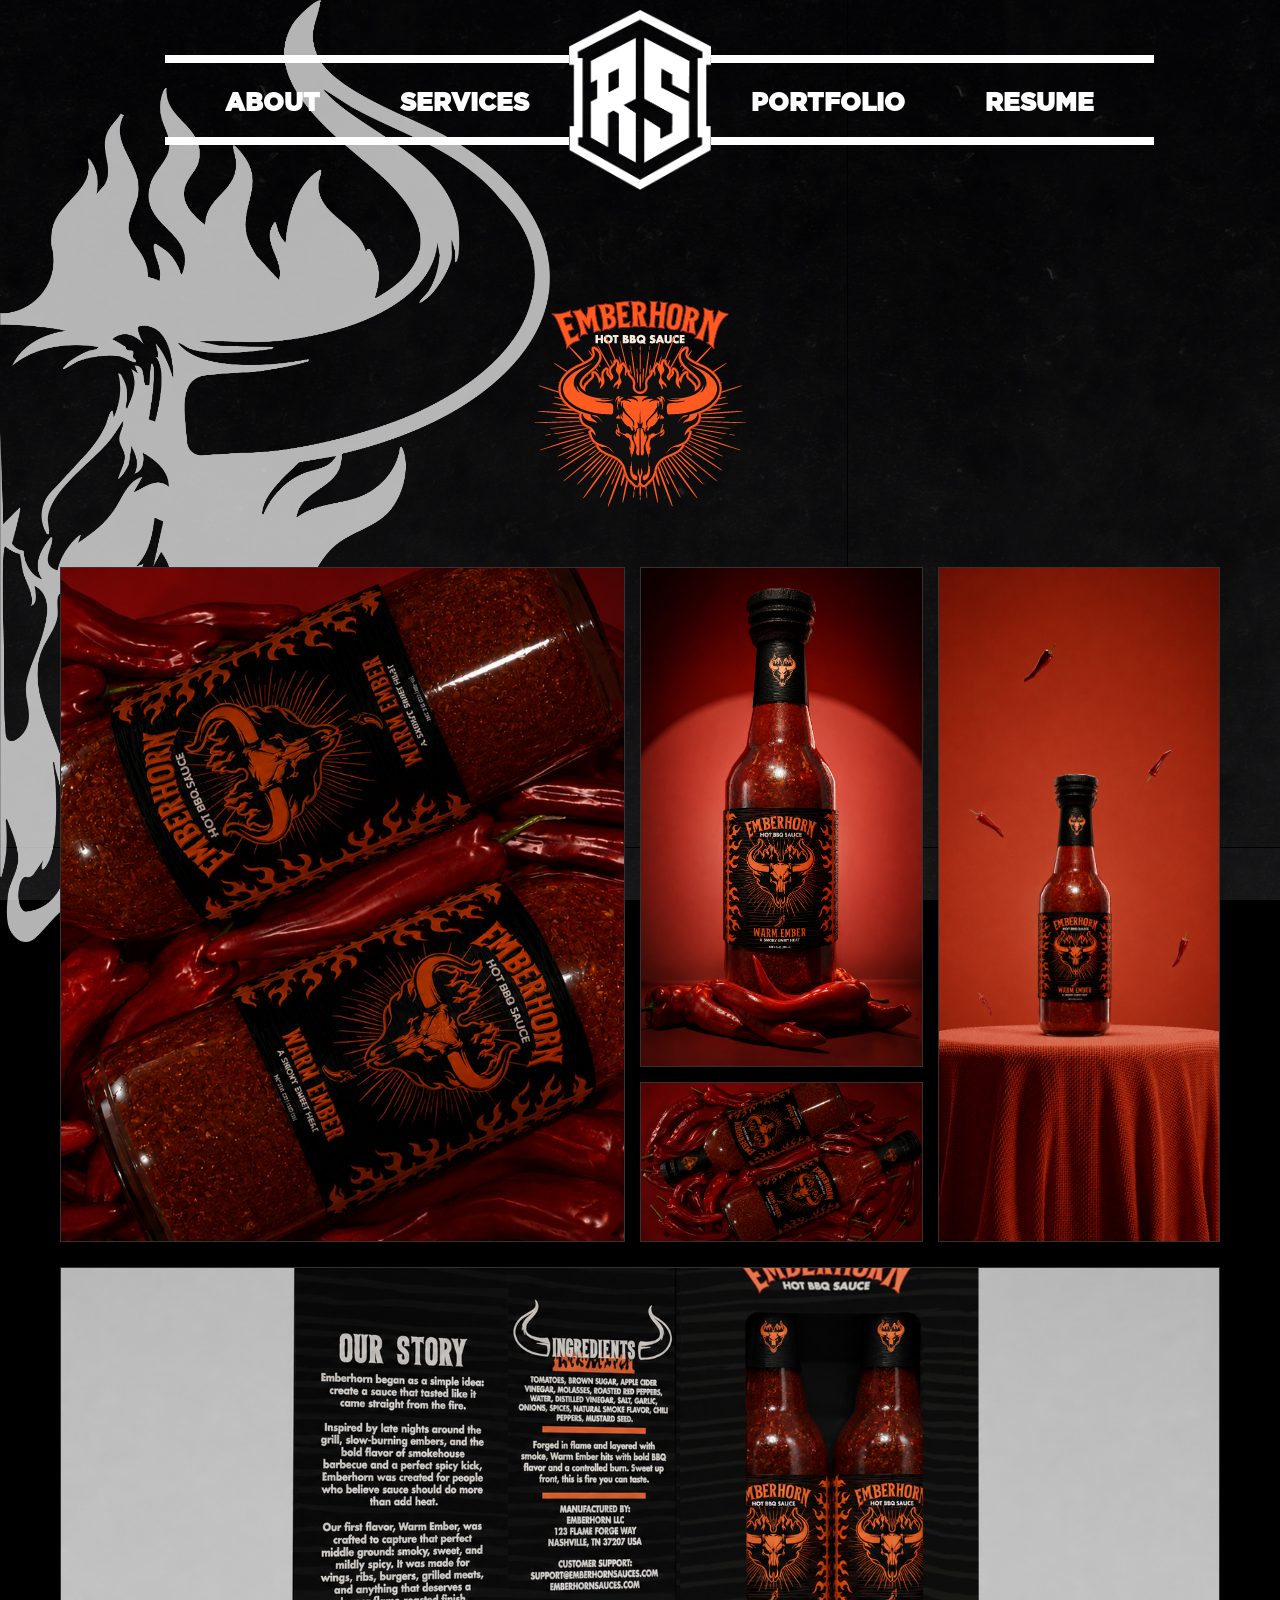
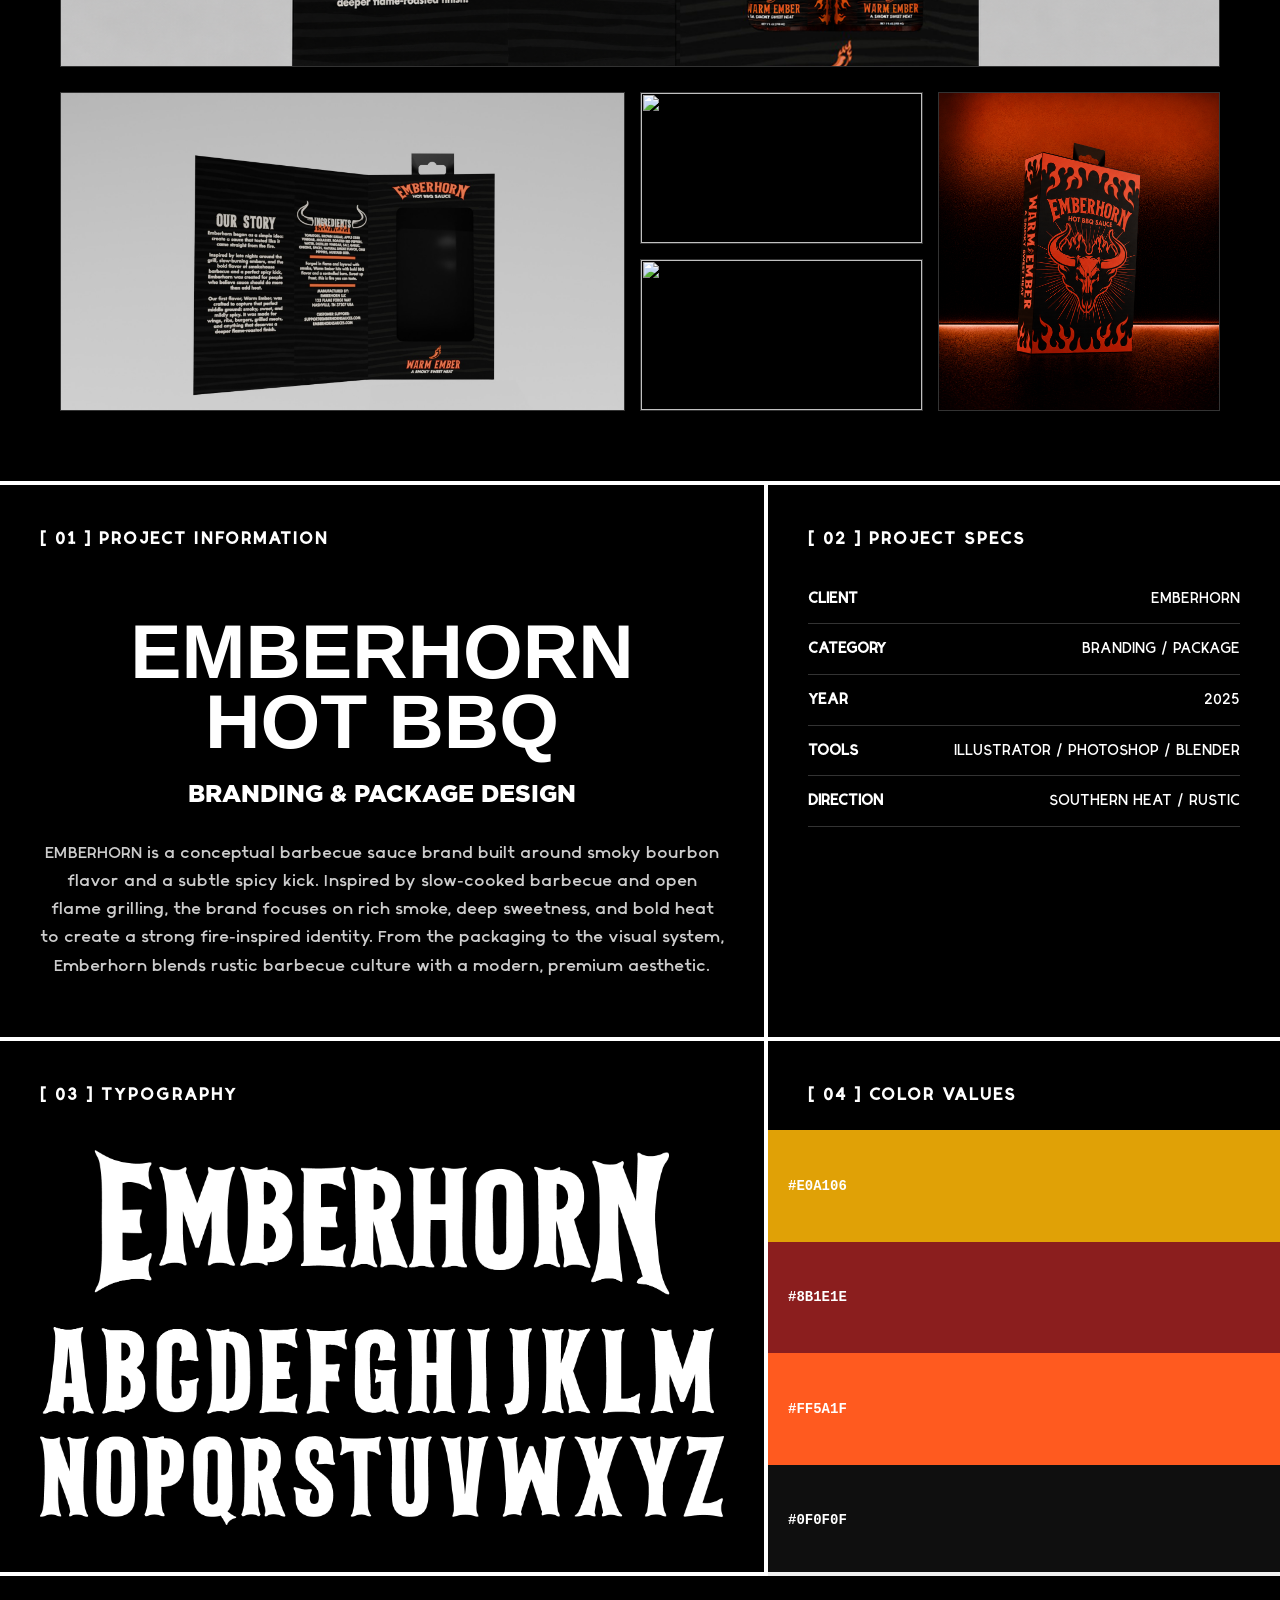
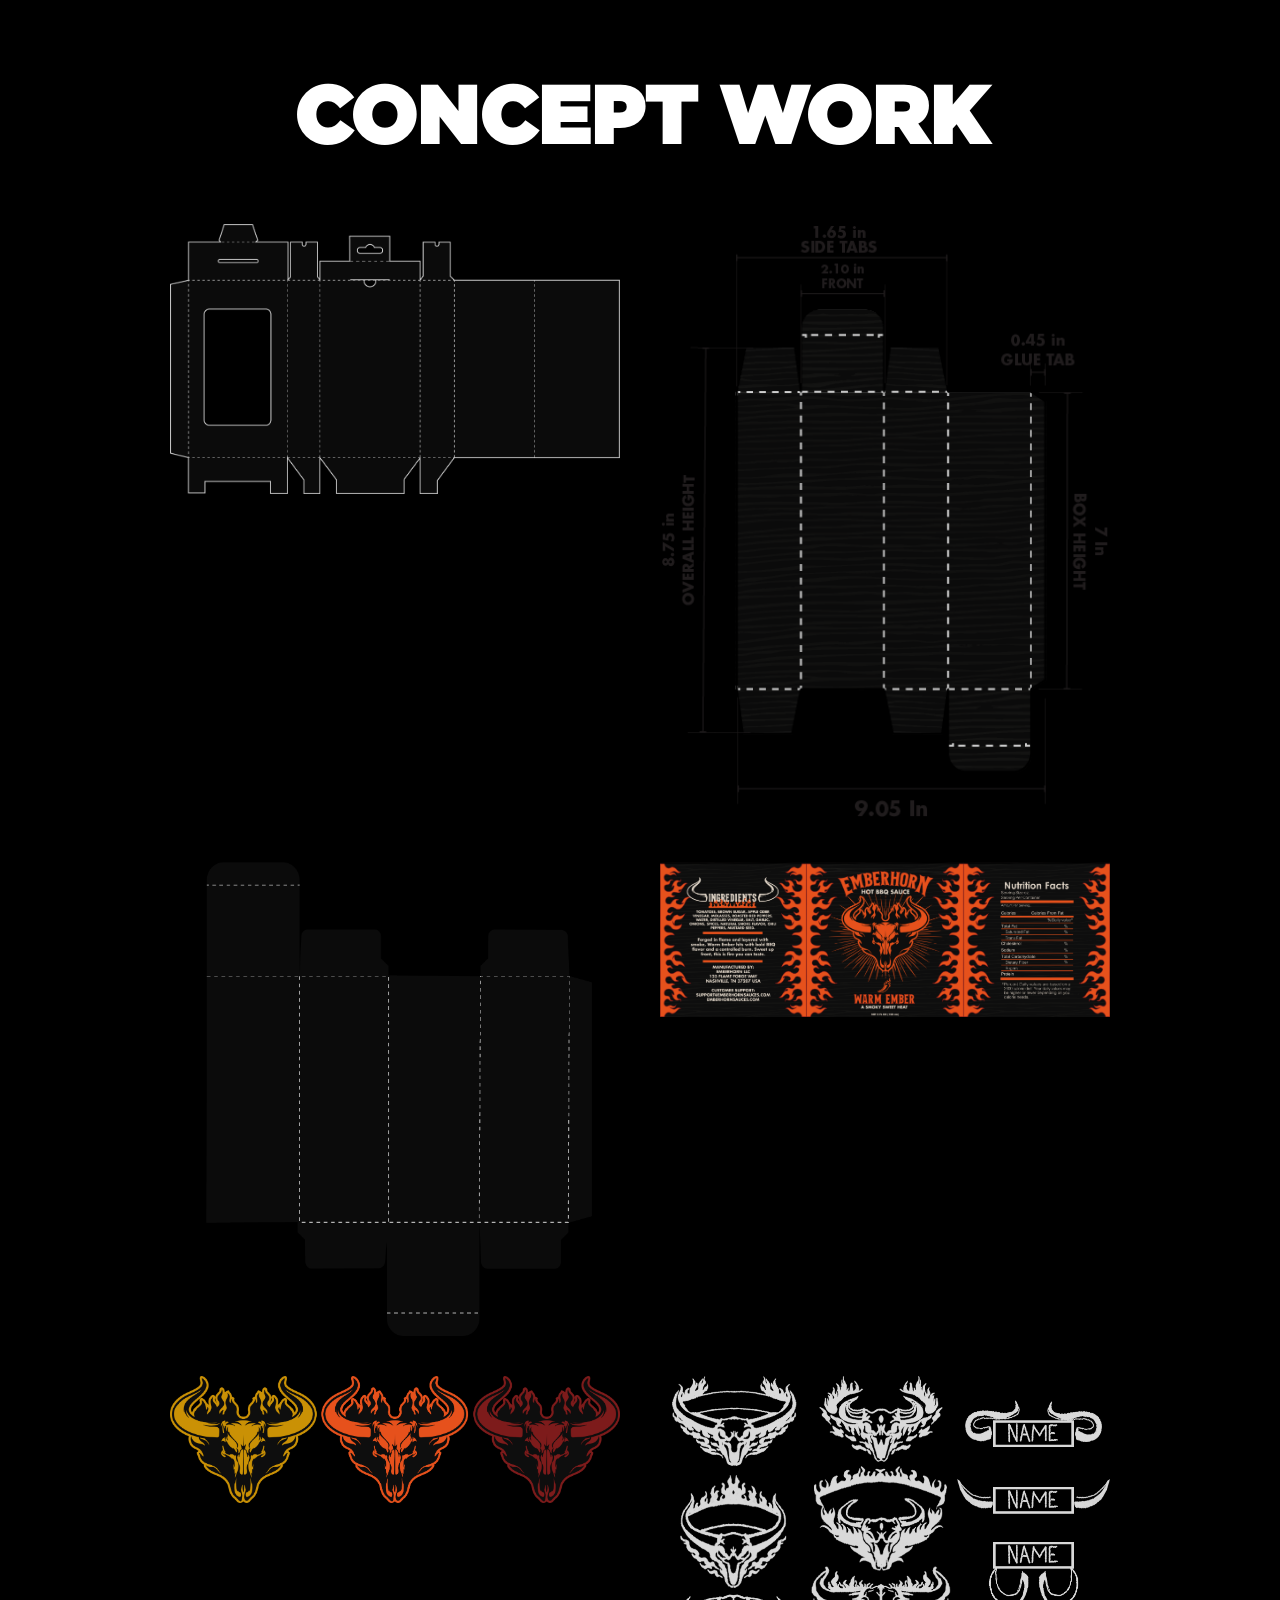
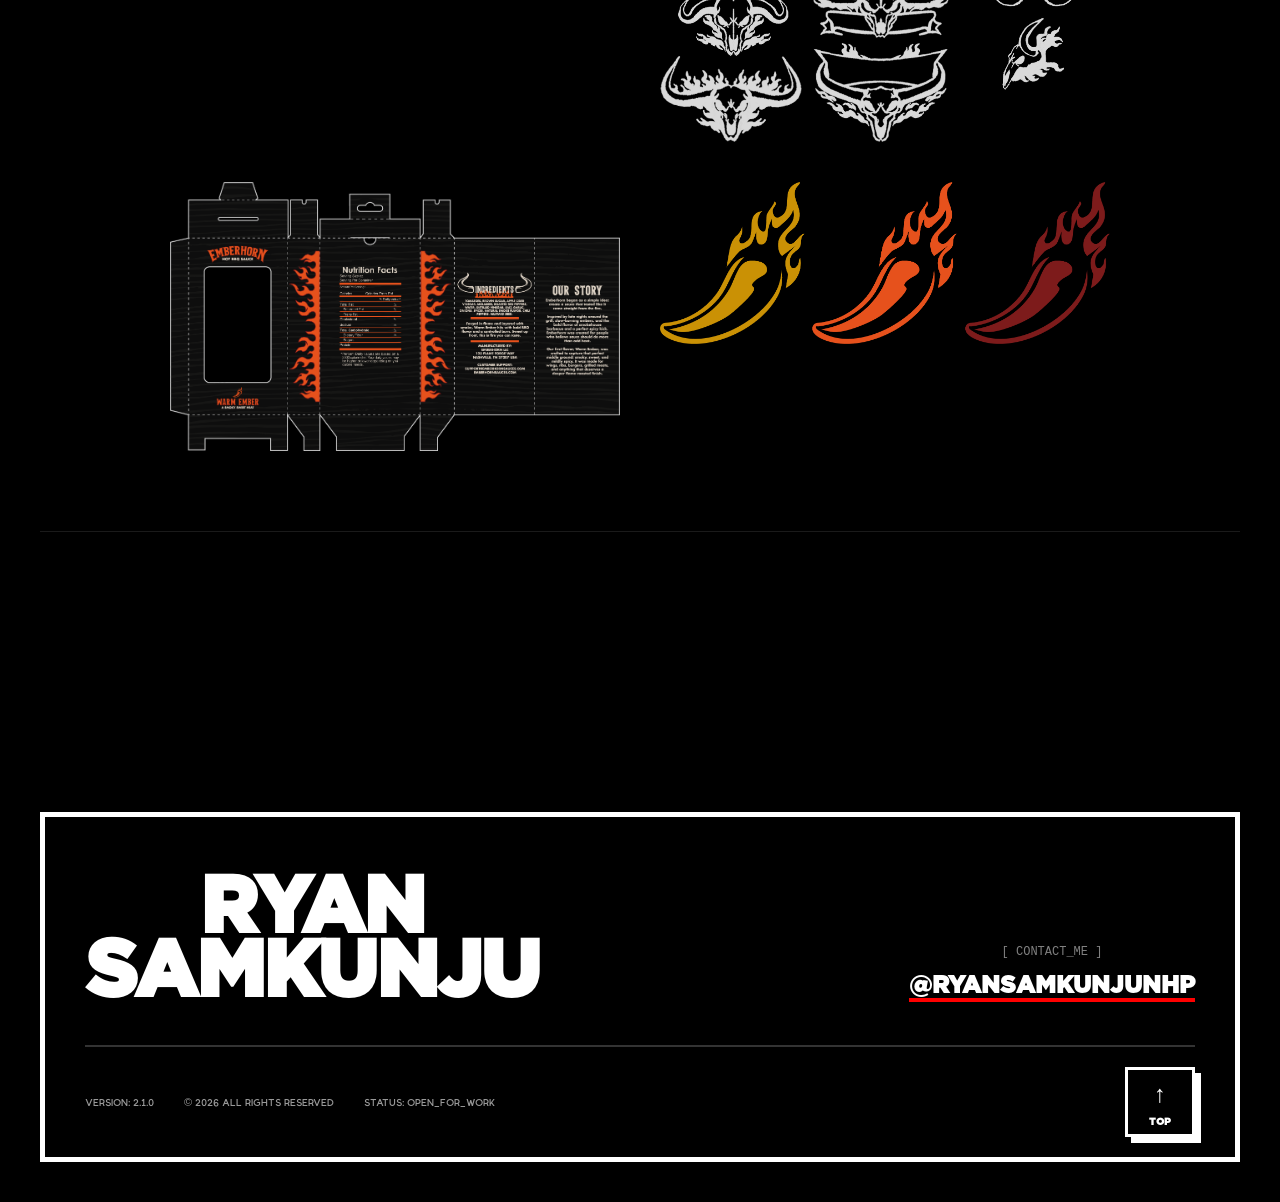
==== emberhorn.html @ 5c40039c "update14" ====
<!DOCTYPE html>
<html lang="en">
<head>
    <meta charset="UTF-8">
    <meta name="viewport" content="width=device-width, initial-scale=1.0">
    <title>Portfolio</title>
    <link rel="stylesheet" href="style.css">
    <script src="script.js" defer></script>
	<script src="filter.js" defer></script>
	<script src="scroll.js" defer></script>
	<script src="name.js" defer></script>
	<script src="transition.js" defer></script>
    <script src="gallery-slider.js"></script>
<script>
function toggleAdobe() {
  document.getElementById("adobe-tools").classList.toggle("open");
}
</script>
    <link rel="stylesheet" href="https://cdnjs.cloudflare.com/ajax/libs/font-awesome/6.0.0/css/all.min.css">

    <link href="https://fonts.googleapis.com/css?family=Open+Sans" rel="stylesheet">
</head>
<body>
	<nav>
		<div class="nav-left">
		  <ul>
			<li><a href="index.html">About</a></li>
			<li><a href="index.html">Services</a></li>
		  </ul>
		</div>
	  
		<div class="logo">
		  <a href="index.html"><img src="images/RS12.png" alt="Logo" /></a>
		</div>
		<div class="nav-right">
		  <ul>
			<li><a href="index.html">Portfolio</a></li>
			<li><a href="index.html">Resume</a></li>
		  </ul>
		</div>
	  </nav>
   <main class="project-page">
    <!-- Fixed Side Bull (The one cut off on the left) -->
    <img src="images/WHITEBULL.png" class="side-bull-bg" alt="">

    <!-- 1. Centered Project Logo -->
    <section class="project-top">
        <div class="project-main-logo">
            <img src="images/EMBERHORNFULLLOGO.png" alt="Emberhorn Logo">
        </div>
    </section>

    <!-- 2. Final Showcase Section -->
     <section class="showcase-section">
    <div class="showcase-grid">
        <!-- Group 1 -->
        <div class="grid-item large" onclick="openLightbox(this)">
            <img src="images/emberthumb.png" class="img-primary" alt="">
            <img src="images/redtablegray.jpg" class="img-hover" alt="Material View">
        </div>
        <div class="grid-item small-top" onclick="openLightbox(this)">
            <img src="images/emberfront.png" class="img-primary" alt="">
            <img src="images/emberhorngray.jpg" class="img-hover" alt="Material View">
        </div>
        <div class="grid-item tall" onclick="openLightbox(this)">
            <img src="images/embertable.png" class="img-primary" alt="">
            <img src="images/emberhorngray2.jpg" class="img-hover" alt="Material View">
        </div>
        <div class="grid-item small-bottom" onclick="openLightbox(this)">
            <!-- Note: You had an empty image path here in your snippet -->
            <img src="images/emberthumb.png" class="img-primary" alt=""> 
        </div>

        <!-- Break -->
        <div class="grid-item full-width" onclick="openLightbox(this)">
            <img src="images/emberhornbottlesbox52.png" class="img-primary" alt="">
            <img src="images/emberboxbottlesgray21.png" class="img-hover" alt="Material View">
        </div>

        <!-- Group 2 -->
        <div class="grid-item large" onclick="openLightbox(this)">
            <img src="images/emberbox5.jpg" class="img-primary" alt="">
            <img src="images/embergraybox2.jpg" class="img-hover" alt="Material View">
        </div>
        <div class="grid-item small-top" onclick="openLightbox(this)">
            <img src="images/gooey-image-6.jpg" class="img-primary" alt="">
            <img src="images/emberboxbottlesgray21.png" class="img-hover" alt="Material View">
        </div>
        <div class="grid-item tall" onclick="openLightbox(this)">
            <img src="images/emberlightbox214.png" class="img-primary" alt="">
            <img src="images/emberboxsidewaysgray2.jpg" class="img-hover" alt="Material View">
        </div>
        <div class="grid-item small-bottom" onclick="openLightbox(this)">
            <img src="images/gooey-image-8.jpg" class="img-primary" alt="">
            <img src="images/emberboxbottlesgray21.png" class="img-hover" alt="Material View">
        </div>
    </div>
</section>
    <!-- 3. Info Section -->
    <section class="brutalist-technical-grid">

            

            <!-- ROW 1: OVERVIEW & SPECS -->

            <div class="b-row">

                <div class="b-block main-info">

                    <span class="b-label">[ 01 ] PROJECT INFORMATION </span>

                    <h1 class="b-title">EMBERHORN HOT BBQ</h1>

                    <h2 class="b-subtitle">BRANDING & PACKAGE DESIGN</h2>

                    <p class="b-body">

                       EMBERHORN is a conceptual barbecue sauce brand built around smoky bourbon flavor and a subtle spicy kick. 

                    Inspired by slow-cooked barbecue and open flame grilling, the brand focuses on rich smoke, deep sweetness, 

                    and bold heat to create a strong fire-inspired identity. 

                    From the packaging to the visual system, Emberhorn blends rustic barbecue culture with a modern, premium aesthetic.

                    </p>

                </div>

                <div class="b-block specs">

                    <span class="b-label">[ 02 ] PROJECT SPECS</span>

                    <div class="b-spec-list">

                        <div class="b-spec-item"><strong>CLIENT</strong> <span>EMBERHORN</span></div>

                        <div class="b-spec-item"><strong>CATEGORY</strong> <span>BRANDING / PACKAGE</span></div>

                        <div class="b-spec-item"><strong>YEAR</strong> <span>2025</span></div>

                        <div class="b-spec-item"><strong>TOOLS</strong> <span>ILLUSTRATOR / PHOTOSHOP / BLENDER</span></div>

                        <div class="b-spec-item"><strong>DIRECTION</strong> <span>SOUTHERN HEAT / RUSTIC</span></div>

                    </div>

                </div>

            </div>



            <!-- ROW 2: TYPE & COLOR -->

            <div class="b-row split-border">

                <div class="b-block typography">

                    <span class="b-label">[ 03 ] TYPOGRAPHY</span>

                    <div class="b-type-container">


                        <img src="images/EMBERALPHA2.png" alt="Font Alpha" class="b-type-img">

                    </div>

                </div>

                <div class="b-block colors">

                    <span class="b-label">[ 04 ] COLOR VALUES</span>

                    <div class="b-color-bars">

                        <div class="b-bar" style="background:#E0A106"><span>#E0A106</span></div>

                        <div class="b-bar" style="background:#8B1E1E"><span>#8B1E1E</span></div>

                        <div class="b-bar" style="background:#FF5A1F"><span>#FF5A1F</span></div>

                        <div class="b-bar" style="background:#0F0F0F"><span>#0F0F0F</span></div>

                    </div>

                </div>

            </div>



        </section>

    <!-- 5. Concept Work -->
    <section class="concept-section">
        <h2 class="concept-title">CONCEPT WORK</h2>
        <div class="concept-gallery">
            <img src="images/openbox.png" alt="">
            <img src="images/emberbox.png" alt="">
            <img src="images/boxember.png" alt="">
            <img src="images/EMBERLABEL3.png" alt="">
            <img src="images/FlamingBullks.png" alt="">
            <img src="images/BULLSKETCH.png" alt="">
            <img src="images/boxdetailsflat.png" alt="">
            <img src="images/PEPPERSCOLOR.png" alt="">

        </div>
        <div class="wireframe-box">
            <img src="images/box-wireframe.png" alt="">
        </div>
    </section>
</main>

    <footer class="brutalist-footer">
  <div class="footer-frame">
    <!-- Big impact text -->
    <div class="footer-main">
      <h2 class="footer-logo-text">RYAN <br>SAMKUNJU</h2>
      <div class="footer-contact">
        <p class="tech-label">[ CONTACT_ME ]</p>
        <a href="mailto:your@email.com" class="footer-link">@RYANSAMKUNJUNHP</a>
      </div>
    </div>

    <!-- Bottom metadata bar -->
    <div class="footer-bottom">
      <div class="footer-meta">
        <p>VERSION: 2.1.0</p>
        <p>&copy; 2026 ALL RIGHTS RESERVED</p>
        <p>STATUS: OPEN_FOR_WORK</p>
      </div>

      <!-- Scroll to Top Button -->
      <div class="scroll-container">
        <a href="#top" class="brutalist-scroll-btn">
          <span class="arrow">↑</span>
          <span class="btn-text">TOP</span>
        </a>
      </div>
    </div>
  </div>
</footer>

   <!-- Lightbox Structure -->
   <div id="lightbox" class="lightbox" onclick="closeLightbox()">
    <span class="close-btn">&times;</span>
    <div class="slider-wrapper" onclick="event.stopPropagation()">
        <div class="comparison-slider">
            <img id="img-after" src="" alt="">
            <div id="img-before-wrap">
                <img id="img-before" src="" alt="">
            </div>
            
            <!-- THE HANDLE MUST BE HERE -->
            <div id="slider-handle" class="slider-handle"></div> 

            <input type="range" min="0" max="100" value="50" class="slider-input" id="slider-range">
        </div>
    </div>
</div>

</body>
</html>
</body>
</html>
---- style.css ----
/* =========================================================
   GLOBAL / RESET / FONTS
========================================================= */
* {
  box-sizing: border-box;
}

html {
  scroll-behavior: smooth;
}

body {
  margin: 0;
  min-height: 100vh;
  overflow-x: hidden;
  background-color: #000;
  color: #fff;
  font-family: Arial, sans-serif;
  line-height: 1.6;
}

body::before {
  content: "";
  position: fixed;
  inset: 0;
  background-image: url("images/BG21.jpg");
  background-size: cover;
  background-position: center;
  background-repeat: no-repeat;
  z-index: -1;
  will-change: transform;
}

img {
  max-width: 100%;
  height: auto;
}

@font-face {
  font-family: 'gyro';
  src: url('fonts/gyro.ttf');
  font-weight: normal;
  font-style: normal;
}

@font-face {
  font-family: 'voye';
  src: url('fonts/voye.otf');
  font-weight: normal;
  font-style: normal;
}

@font-face {
  font-family: 'GothamBlack';
  src: url('/fonts/GothamBlack.woff2') format('woff2'),
       url('/fonts/GothamBlack.woff') format('woff'),
       url('/fonts/GothamBlack.ttf') format('truetype'),
       url('/fonts/GothamBlack.otf') format('opentype');
  font-weight: normal;
  font-style: normal;
  font-display: swap;
}

p {
  font-family: 'voye', Arial, sans-serif;
}

h2,
h3,
h4,
nav ul li a,
.brutalist-btn,
.brutalist-resume-btn,
.brutalist-nav-btn .btn-text,
.brutalist-scroll-btn .btn-text,
.portfolio-filter button,
.footer-link,
.btn-text,
.spec-row strong,
.concept-title {
  font-family: 'GothamBlack', Arial, sans-serif;
  font-weight: 900;
}

h2 {
  text-align: center;
  color: #fff;
  font-size: 40px;
}

h3 {
  color: #fff;
  font-size: 50px;
}

h4 {
  color: #fff;
  font-size: 60px;
  text-align: center;
}

.services-section,
.port-section,
.resume-wrapper {
  background: transparent !important;
}

.sr-only {
  position: absolute;
  width: 1px;
  height: 1px;
  overflow: hidden;
}

/* =========================================================
   NAVIGATION
========================================================= */
nav {
  display: flex;
  align-items: center;
  justify-content: center;
  max-width: 1200px;
  height: 200px;
  margin: 0 auto;
  position: relative;
  z-index: 10;
  gap: 0;
}

.nav-left,
.nav-right {
  display: flex;
  align-items: center;
  flex: 1;
}

.nav-left {
  justify-content: flex-end;
}

.nav-right {
  justify-content: flex-start;
}

.nav-left ul {
  padding-right: 0;
}

.nav-right ul {
  padding-left: 0;
}

nav ul {
  display: flex;
  align-items: center;
  height: 90px;
  margin: 0;
  padding: 0 20px;
  list-style: none;
  border-top: 8px solid #fff;
  border-bottom: 8px solid #fff;
}

nav ul li {
  margin: 0 40px;
}

nav ul li a {
  display: inline-block;
  position: relative;
  color: #fff;
  font-size: 25px;
  line-height: 1;
  padding-top: 10px;
  text-transform: uppercase;
  text-decoration: none;
  transition: all 0.3s ease;
}

nav ul li a::after {
  content: "";
  position: absolute;
  left: 50%;
  bottom: -15px;
  width: 0;
  height: 0;
  border-left: 15px solid transparent;
  border-right: 15px solid transparent;
  border-top: 10px solid #fff;
  transform: translateX(-50%);
  opacity: 0;
  transition: opacity 0.15s ease;
}

nav ul li a:hover::after {
  opacity: 1;
  animation: triangleShake 0.25s infinite;
}

.logo {
  margin: 0;
  position: relative;
  flex-shrink: 0;
}

.logo img {
  display: block;
  height: 180px;
}

@keyframes triangleShake {
  0% { transform: translateX(-50%) rotate(0deg); }
  25% { transform: translateX(-48%) rotate(2deg); }
  50% { transform: translateX(-50%) rotate(0deg); }
  75% { transform: translateX(-52%) rotate(-2deg); }
  100% { transform: translateX(-50%) rotate(0deg); }
}

@media (max-width: 1100px) {
  nav {
    max-width: 100%;
    padding: 0 10px;
  }

  nav ul li {
    margin: 0 16px;
  }

  nav ul li a {
    font-size: 20px;
  }

  .logo img {
    height: 130px;
  }
}

@media (max-width: 768px) {
  nav {
    height: 160px;
    flex-direction: row;
    justify-content: center;
    align-items: center;
    padding: 0 6px;
  }

  .nav-left,
  .nav-right {
    flex: 1;
    display: flex;
    align-items: center;
  }

  nav ul {
    height: 58px;
    padding: 0 6px;
    flex-wrap: nowrap;
    border-top: 4px solid #fff;
    border-bottom: 4px solid #fff;
  }

  nav ul li {
    margin: 0 8px;
  }

  nav ul li a {
    font-size: 12px;
    padding-top: 4px;
    white-space: nowrap;
  }

  .logo img {
    height: 115px;
  }
}

@media (max-width: 390px) {
  nav ul li {
    margin: 0 3px;
  }

  nav ul li a {
    font-size: 11px;
  }

  .logo img {
    height: 78px;
  }
}

/* =========================================================
   HERO SECTION
========================================================= */
.hero {
  display: flex;
  justify-content: center;
  padding: 80px 40px;
}

.hero-frame {
  position: relative;
  width: 100%;
  max-width: 1200px;
  margin-top: 40px;
  padding: 60px 40px;
  border: 5px solid #fff;
  border-top: none;
  background-color: #000;
}

.frame-top-left,
.frame-top-right {
  position: absolute;
  top: 0;
  width: 50%;
  height: 5px;
  background: #fff;
}

.frame-top-left { left: 0; }
.frame-top-right { right: 0; }

.hero-socials {
  position: absolute;
  top: 25px;
  right: 40px;
  display: flex;
  gap: 15px;
  z-index: 100;
}

.hero-social-link {
  display: flex;
  align-items: center;
  justify-content: center;
  width: 40px;
  height: 40px;
  color: #fff;
  font-size: 22px;
  text-decoration: none;
  border: 1px solid transparent;
  transition: all 0.2s ease;
}

.hero-social-link:hover {
  color: red;
  border-color: red;
  transform: translateY(-2px);
}

.hero-content {
  display: flex;
  align-items: center;
  justify-content: space-between;
  gap: 40px;
}

.hero-text-side {
  flex: 1;
  text-align: left;
}

.main-title {
  margin: 0 0 30px;
  color: #fff;
  font-family: 'GothamBlack', sans-serif;
  font-size: 80px;
  line-height: 0.9;
  letter-spacing: -3px;
  text-transform: uppercase;
}

.underlined-name {
  position: relative;
  display: inline-block;
  margin-bottom: 30px;
  white-space: nowrap;
  text-decoration: none;
  z-index: 1;
}

.underlined-name::after {
  content: '';
  position: absolute;
  left: -10px;
  right: -10px;
  bottom: -30px;
  height: 35px;
  background-image: url('https://s3-us-west-2.amazonaws.com/s.cdpn.io/664131/underline.svg');
  background-repeat: no-repeat;
  background-size: 100% 100%;
  filter: invert(15%) sepia(100%) saturate(6932%) hue-rotate(358deg) brightness(95%) contrast(112%);
  z-index: -1;
}

.hero-description {
  max-width: 450px;
  margin: 0;
  color: #fff;
  font-size: 14px;
  line-height: 1.4;
}

.hero-cta-side {
  position: relative;
  flex: 1;
  display: flex;
  justify-content: center;
  align-items: center;
  height: 100%;
}

.hero-cta-side .brutalist-resume-btn {
  position: relative;
  z-index: 999;
  display: inline-flex;
  align-items: center;
  justify-content: center;
  padding: 25px 50px;
  background-color: #fff;
  color: #000;
  border: 4px solid #fff;
  box-shadow: 12px 12px 0 red;
  font-size: 24px;
  text-transform: uppercase;
  text-decoration: none;
  cursor: pointer;
  pointer-events: auto;
  transition: all 0.1s step-end;
}

.hero-cta-side .brutalist-resume-btn .btn-text {
  pointer-events: none;
}

.hero-cta-side .brutalist-resume-btn:hover {
  transform: translate(6px, 6px);
  box-shadow: 6px 6px 0 red;
  background-color: #000;
  color: #fff !important;
}

.hero-cta-side .brutalist-resume-btn:hover .btn-text,
.hero-cta-side .brutalist-resume-btn:hover .btn-arrow {
  color: #fff;
}

.view-work-box {
  position: relative;
  z-index: 10;
  padding: 20px 40px;
  background: #fff;
  cursor: pointer;
  transform: rotate(-3deg);
}

.view-work-box h2 {
  margin: 0;
  color: #000;
  font-size: 60px;
  font-weight: 900;
  line-height: 1;
  text-align: center;
}

.lightning-effect,
.lightning-effect2 {
  position: absolute;
  width: 400px;
  z-index: 5;
  pointer-events: none;
}

.lightning-effect {
  top: 190%;
  right: -155px;
  transform: translateY(-50%);
}

.lightning-effect2 {
  top: -45%;
  right: 15px;
  transform: translate(-200%) scaleX(-1);
}

@media (max-width: 900px) {
  .hero-content {
    flex-direction: column;
    text-align: center;
  }

  .hero-text-side {
    display: flex;
    flex-direction: column;
    align-items: center;
    text-align: center;
  }

  .main-title {
    font-size: 50px;
  }

  .view-work-box h2 {
    font-size: 40px;
  }
}

@media (max-width: 768px) {
  .hero-socials {
    top: 20px;
    left: 50%;
    right: auto;
    width: auto;
    transform: translateX(-50%);
  }
}

/* =========================================================
   BUTTONS / CIRCLE EFFECTS
========================================================= */
.brutalist-resume-btn,
.brutalist-btn {
  position: relative;
  display: inline-flex;
  align-items: center;
  justify-content: center;
  gap: 20px;
  overflow: visible;
}

.brutalist-btn {
  padding: 25px 50px;
  background-color: #fff;
  color: #000;
  border: 4px solid #fff;
  box-shadow: 12px 12px 0 #ff1e00;
  font-size: 24px;
  text-transform: uppercase;
  text-decoration: none;
  transition: all 0.1s step-end;
}

.brutalist-btn:hover {
  transform: translate(6px, 6px);
  box-shadow: 6px 6px 0 #ff1e00;
  background-color: #000;
  color: #fff;
}

.brutalist-btn:active,
.brutalist-resume-btn:active {
  transform: translate(12px, 12px);
  box-shadow: 0 0 0 #ff1e00;
}

.btn-arrow {
  font-size: 32px;
  font-weight: bold;
}

.circle-effect {
  position: absolute;
  left: 50%;
  top: 50%;
  width: 135%;
  height: 170%;
  transform: translate(-50%, -50%) rotate(-4deg);
  pointer-events: none;
  z-index: -1;
}

.circle-effect path {
  fill: none;
  stroke: #ff1e00;
  stroke-width: 8;
  stroke-linecap: round;
  stroke-linejoin: round;
  stroke-dasharray: 1000;
  stroke-dashoffset: 1000;
  animation: drawCircle 4s ease-out infinite;
}

@keyframes drawCircle {
  0% { stroke-dashoffset: 1000; opacity: 0; }
  10% { opacity: 1; }
  35% { stroke-dashoffset: 0; opacity: 1; }
  85% { stroke-dashoffset: 0; opacity: 1; }
  100% { stroke-dashoffset: 1000; opacity: 0; }
}

.process-contact-footer,
.process-contact-container {
  display: flex;
  justify-content: center;
  margin-top: 50px;
}

.process-contact-footer {
  margin-top: 20px;
  padding-bottom: 10px;
}

@media (max-width: 768px) {
  .brutalist-resume-btn {
    width: 100%;
    padding: 15px 30px;
    font-size: 18px;
  }
}

/* =========================================================
   PORTFOLIO / GALLERY
========================================================= */
.portfolio-container {
  display: flex;
  flex-wrap: wrap;
  justify-content: center;
  gap: 2rem;
  margin-top: 2rem;
  padding-bottom: 50px;
}

.port-section h4 {
  margin-bottom: 0;
  padding-bottom: 10px;
  color: #fff;
  font-family: 'GothamBlack', sans-serif;
  font-size: 60px;
  text-align: center;
}

.portfolio-item {
  position: relative;
  width: calc(50% - 1rem);
  max-width: 550px;
  overflow: hidden;
  background: #000;
  border: 3px solid #fff;
  box-shadow: 10px 10px 0 rgba(255, 255, 255, 0.1);
  transition: transform 0.3s ease;
}

.portfolio-item:hover {
  transform: scale(1.05);
}

.portfolio-item img {
  display: block;
  width: 100%;
  height: auto;
}

.image-container {
  position: relative;
  width: 100%;
  height: 0;
  padding-bottom: 56.25%;
  overflow: hidden;
}

.portfolio-overlay {
  position: absolute;
  inset: 0;
  display: flex;
  flex-direction: column;
  justify-content: center;
  align-items: center;
  background: rgba(0, 0, 0, 0.6);
  color: #fff;
  opacity: 0;
  text-align: center;
  pointer-events: none;
  transition: opacity 0.3s ease;
}

.portfolio-item:hover .portfolio-overlay {
  opacity: 1;
}

.portfolio-overlay h3 {
  margin: 0;
  color: #fff;
  font-size: 1.5rem;
}

.portfolio-overlay p,
.portfolio-item .portfolio-overlay p {
  margin: 0;
  font-family: 'GothamBlack';
  font-size: 14px;
}

.portfolio-gallery {
  display: grid;
  grid-template-columns: repeat(auto-fit, minmax(280px, 1fr));
  justify-content: center;
  justify-items: center;
  gap: 20px;
  max-width: 1400px;
  margin: 0 auto;
}

.portfolio-gallery img {
  width: 100%;
  height: 300px;
  object-fit: cover;
  border-radius: 8px;
  box-shadow: 0 4px 8px rgba(0, 0, 0, 0.1);
  transition: transform 0.3s ease-in-out;
}

.portfolio-gallery img:hover {
  transform: scale(1.05);
}

.portfolio-thumb,
.portfolio-velocyte,
.portfolio-throne {
  display: flex;
  justify-content: center;
  align-items: center;
  width: 100%;
  max-width: 550px;
  height: 300px;
  overflow: hidden;
}

.portfolio-thumb img {
  width: 100%;
  height: 100%;
  object-fit: cover;
  object-position: center;
}

.portfolio-velocyte {
  background: #000;
}

.portfolio-velocyte img {
  width: 100%;
  height: 100%;
  object-fit: contain;
  transform: scale(2.7);
  transition: transform 0.3s ease;
}

.portfolio-throne img {
  width: 100%;
  height: 100%;
  object-position: center;
  transform: scale(0.8);
}

.portfolio-filter {
  display: flex;
  flex-wrap: wrap;
  justify-content: center;
  gap: 20px;
  padding: 40px 20px;
  margin-bottom: 40px;
}

.portfolio-filter button {
  position: relative;
  padding: 12px 28px;
  background-color: #000;
  color: #fff;
  border: 4px solid #fff;
  border-radius: 0;
  box-shadow: 6px 6px 0 #fff;
  font-size: 18px;
  text-transform: uppercase;
  cursor: pointer;
  transition: all 0.15s step-end;
}

.portfolio-filter button:hover {
  transform: translate(3px, 3px);
  box-shadow: 3px 3px 0 #fff;
  background-color: #fff;
  color: #000;
}

.portfolio-filter button.active {
  transform: translate(6px, 6px);
  box-shadow: 0 0 0 #fff;
  background-color: red;
  color: #fff;
  border-color: #fff;
}

.portfolio-filter button::before {
  content: '[';
  margin-right: 5px;
  opacity: 0.5;
}

.portfolio-filter button::after {
  content: ']';
  margin-left: 5px;
  opacity: 0.5;
}

#portfolio h2 {
  color: #fff;
  padding-top: 25px;
}

@media (max-width: 768px) {
  .portfolio-item {
    width: 100%;
  }

  .portfolio-container {
    padding: 0 20px;
  }

  .portfolio-overlay h3 {
    font-size: 1.2rem;
  }

  .portfolio-overlay p {
    font-size: 12px;
  }

  .portfolio-gallery {
    grid-template-columns: 1fr;
  }
}

/* =========================================================
   TOOLKIT / SERVICES / PROCESS
========================================================= */
.services-section {
  width: 100%;
  padding: 5px 0;
  margin-bottom: 50px;
  background: #000;
}

.brutalist-master-container,
.about-cards {
  display: flex;
  justify-content: center;
}

.brutalist-master-container {
  padding: 80px 20px;
  font-family: 'Arial Black', sans-serif;
}

.about-cards {
  padding: 100px 20px;
}

.main-frame {
  position: relative;
  display: flex;
  flex-direction: column;
  width: 100%;
  max-width: 1300px;
  border: 6px solid #fff;
}

.master-title {
  position: absolute;
  top: -50px;
  left: 40px;
  z-index: 10;
  margin: 0;
  padding: 0 20px;
  background: #000;
  color: #fff;
  border: 6px solid #fff;
  font-size: 50px;
  font-weight: 900;
  text-transform: uppercase;
}

.services-wrapper {
  padding: 60px 30px 40px;
}

.services-container {
  display: flex;
  width: 100%;
  max-width: 1400px;
  height: 500px;
  margin: 0 auto;
  padding: 0 20px;
  gap: 15px;
}

.service-panel {
  position: relative;
  flex: 1;
  overflow: hidden;
  background-size: cover;
  background-position: center;
  border: 3px solid #444;
  cursor: pointer;
  transition: all 0.6s cubic-bezier(0.25, 1, 0.5, 1);
}

.service-panel:hover {
  flex: 3;
  border-color: #fff;
}

.service-panel::before {
  content: '';
  position: absolute;
  inset: 0;
  background: linear-gradient(110deg, transparent 20%, rgba(255,255,255,0.1) 40%, rgba(255,255,255,0.4) 50%, rgba(255,255,255,0.1) 60%, transparent 80%);
  transform: translateX(-150%);
  transition: transform 0.8s ease;
  z-index: 3;
  pointer-events: none;
}

.service-panel:hover::before {
  transform: translateX(150%);
}

.service-panel::after {
  content: '';
  position: absolute;
  inset: 0;
  background: linear-gradient(to top, rgba(0,0,0,0.9) 10%, transparent 100%);
  z-index: 1;
}

.panel-content {
  position: absolute;
  left: 20px;
  right: 20px;
  bottom: 20px;
  z-index: 2;
  color: #fff;
}

.service-number {
  display: block;
  margin-bottom: 10px;
  font-size: 14px;
  font-weight: 900;
  color: white;
  opacity: 0.6;
}

.service-title {
  margin: 0;
  font-size: 32px;
  font-weight: 900;
  text-transform: uppercase;
  white-space: nowrap;
}

.service-details {
  max-height: 0;
  opacity: 0;
  overflow: hidden;
  margin-top: 20px;
  transition: all 0.4s ease;
  color: white;
}

.service-panel:hover .service-details {
  max-height: 200px;
  opacity: 1;
}

.service-details p,
.service-details li {
  color: #ccc;
  font-size: 16px;
  line-height: 1.5;
}

.service-details ul {
  padding: 0;
  list-style: none;
}

.section-divider {
  position: relative;
  display: flex;
  justify-content: center;
  align-items: center;
  height: 0;
  margin: 5px 0;
  border-top: 6px solid #fff;
}

.divider-label {
  position: absolute;
  top: -20px;
  padding: 5px 20px;
  background: #fff;
  color: #000;
  font-size: 24px;
  font-weight: 900;
  text-transform: uppercase;
}

.process-wrapper {
  padding: 60px 40px;
}

.about-cards__row {
  display: flex;
  justify-content: space-between;
  align-items: flex-start;
  gap: 20px;
}

.about-card {
  flex: 1;
  color: #fff;
  text-align: center;
}

.about-card__icon {
  display: flex;
  justify-content: center;
  height: 80px;
  margin-bottom: 20px;
}

.about-card__icon img {
  max-width: 80px;
  max-height: 80px;
  filter: brightness(0) invert(1);
}

.about-card__title {
  margin-bottom: 10px;
  font-size: 24px;
  line-height: 1;
}

.about-card__text {
  max-width: 200px;
  margin: 0 auto;
  font-size: 13px;
  opacity: 0.8;
}

.process-arrow img {
  width: 40px;
  margin-top: 20px;
  filter: brightness(0) invert(1);
}

@media (max-width: 900px) {
  .master-title {
    top: -20px;
    font-size: 30px;
  }

  .about-cards__row {
    flex-direction: column;
    align-items: center;
  }

  .process-arrow {
    padding: 20px 0;
    transform: rotate(90deg);
  }

  .section-divider {
    margin-top: 40px;
  }
}

@media (max-width: 768px) {
  .services-container {
    flex-direction: column;
    height: auto !important;
    padding: 0;
    gap: 15px;
  }

  .service-panel {
    flex: none !important;
    width: 100%;
    min-height: 300px;
    height: 300px;
  }

  .service-panel:hover {
    flex: none !important;
    height: 300px;
  }

  .service-title {
    font-size: 28px;
    white-space: normal;
  }

  .service-details {
    max-height: none;
    opacity: 1;
    margin-top: 15px;
  }
}

/* =========================================================
   RESUME SECTION
========================================================= */
.resume-section {
  display: flex;
  flex-direction: column;
  align-items: center;
  justify-content: center;
  width: 100%;
  padding: 180px 0;
  text-align: center;
}

.resume-tech-label {
  margin-bottom: 15px;
  color: #ff1e00;
  font-family: monospace;
  font-size: 14px;
  letter-spacing: 4px;
}

.resume-main-title {
  margin: 0;
  color: #fff;
  font-size: clamp(6rem, 10vw, 10rem);
  font-weight: 900;
  line-height: 0.9;
  letter-spacing: -6px;
}

.resume-file-info {
  margin-top: 0;
  color: rgba(255, 255, 255, 0.45);
  font-family: 'voye', Arial, sans-serif;
  font-size: 14px;
  letter-spacing: 1px;
}

.resume-download-btn {
  display: inline-flex;
  align-items: center;
  gap: 18px;
  color: #1d4fff;
  font-family: monospace;
  font-size: 22px;
  font-weight: 700;
  text-decoration: underline;
  text-transform: uppercase;
  transition: all 0.25s ease;
}

.resume-download-btn:hover {
  color: #ff1e00;
}

.resume-download-btn .btn-arrow {
  font-size: 28px;
  transition: transform 0.25s ease;
}

.resume-download-btn:hover .btn-arrow {
  transform: translateY(6px);
}

.resume-content-box {
  display: flex;
  flex-direction: column;
  align-items: center;
  gap: 35px;
}

.resume-content-box .brutalist-resume-btn .btn-arrow {
  color: #000;
  font-size: 34px;
}

@media (max-width: 768px) {
  .resume-main-title {
    font-size: 60px;
    letter-spacing: -2px;
  }
}

/* =========================================================
   FOOTER / SCROLL BUTTONS
========================================================= */
footer {
  padding: 1rem;
  background: #000;
  color: #fff;
  text-align: center;
  justify-content: center;
}

.brutalist-footer {
  padding: 100px 20px 40px;
  background-color: transparent;
  color: #fff;
}

.footer-frame {
  position: relative;
  max-width: 1200px;
  margin: 0 auto;
  padding: 60px 40px 20px;
  border: 5px solid #fff;
}

.footer-main {
  display: flex;
  justify-content: space-between;
  align-items: flex-end;
  padding-bottom: 40px;
  margin-bottom: 20px;
  border-bottom: 2px solid rgba(255, 255, 255, 0.2);
}

.footer-logo-text {
  margin: 0;
  font-family: 'GothamBlack', sans-serif;
  font-size: 80px;
  line-height: 0.8;
  letter-spacing: -2px;
  text-transform: uppercase;
}

.footer-link {
  color: #fff;
  font-size: 24px;
  text-decoration: none;
  border-bottom: 4px solid red;
  transition: all 0.2s ease;
}

.footer-link:hover {
  background-color: red;
  color: #000;
}

.footer-bottom {
  display: flex;
  justify-content: space-between;
  align-items: center;
}

.footer-meta {
  display: flex;
  gap: 30px;
  font-family: monospace;
  font-size: 11px;
  opacity: 0.6;
}

.tech-label {
  margin-bottom: 5px;
  font-family: monospace;
  font-size: 12px;
  opacity: 0.5;
}

.project-nav-container {
  display: flex;
  gap: 15px;
}

.brutalist-nav-btn,
.brutalist-scroll-btn {
  display: flex;
  flex-direction: column;
  align-items: center;
  justify-content: center;
  background: #000;
  color: #fff;
  border: 3px solid #fff;
  box-shadow: 6px 6px 0 #fff;
  text-decoration: none;
  transition: all 0.1s step-end;
}

.brutalist-nav-btn {
  width: 80px;
  height: 70px;
}

.brutalist-scroll-btn {
  width: 70px;
  height: 70px;
}

.brutalist-nav-btn:hover,
.brutalist-scroll-btn:hover {
  transform: translate(3px, 3px);
  box-shadow: 3px 3px 0 #fff;
  background-color: #fff;
  color: #000;
}

.brutalist-nav-btn .arrow,
.brutalist-scroll-btn .arrow {
  font-size: 24px;
  font-weight: bold;
}

.brutalist-nav-btn .btn-text,
.brutalist-scroll-btn .btn-text {
  font-size: 10px;
}

.scroll {
  --transition-time: 0.4s;
  --width-arrow-line: 8px;
  --color-arrow: #fff;
  position: absolute;
  right: 20px;
  bottom: 20px;
}

.top-btn {
  display: block;
  position: relative;
  width: 80px;
  aspect-ratio: 1 / 1;
  overflow: hidden;
  background-color: #000;
  border: 2px solid #fff;
  border-radius: 50%;
  cursor: pointer;
}

.top-btn::before,
.top-btn::after {
  content: "";
  position: absolute;
  top: 25%;
  left: 50%;
  translate: -50% 0;
}

.top-btn::before {
  width: 24px;
  aspect-ratio: 1 / 1;
  border-top: var(--width-arrow-line) solid var(--color-arrow);
  border-left: var(--width-arrow-line) solid var(--color-arrow);
  rotate: 45deg;
}

.top-btn::after {
  width: var(--width-arrow-line);
  height: 50%;
  background-color: var(--color-arrow);
}

.scroll--active .top-btn:hover::before,
.scroll--active .top-btn:hover::after {
  animation: top 0.8s infinite;
}

@keyframes top {
  0% { top: 100%; }
  100% { top: -50%; }
}

@media (max-width: 900px) {
  .footer-main {
    flex-direction: column;
    align-items: flex-start;
    gap: 40px;
  }

  .footer-logo-text {
    font-size: 50px;
  }

  .footer-meta {
    flex-direction: column;
    gap: 5px;
  }
}

@media (max-width: 600px) {
  .project-nav-container {
    justify-content: center;
    width: 100%;
    margin-top: 20px;
  }
}

/* =========================================================
   PROJECT PAGES
========================================================= */
/* Brutalist Container */
.brutalist-technical-grid {
    border-top: 4px solid #fff;
    border-bottom: 4px solid #fff;
    background: #000;
    margin-top: 50px;
}

/* Rows */
.b-row {
    display: grid;
    grid-template-columns: 1.5fr 1fr; /* Desktop: Main content wider than sidebar */
    width: 100%;
}

.split-border {
    border-top: 4px solid #fff;
}

/* Blocks */
.b-block {
    padding: 40px;
    border-right: 4px solid #fff;
    position: relative;
}

.b-block:last-child {
    border-right: none;
}

/* Labels */
.b-label {
    font-family: 'voye';
    font-size: 18px;
    color: white;
    display: block;
    margin-bottom: 20px;
    letter-spacing: 2px;
    font-weight: bold;
}

/* Typography */
.b-title {
    font-size: clamp(2.5rem, 6vw, 5rem); /* Scales based on screen size */
    line-height: 0.9;
    margin-bottom: 10px;
    text-transform: uppercase;
    text-align: center;
}

.b-subtitle {
    font-size: clamp(1rem, 2vw, 1.5rem);
    color: #fff;
    margin-bottom: 25px;
    font-weight: 400;
}

.b-body {
    font-size: 1.1rem;
    line-height: 1.6;
    max-width: 1100px;
    color: #ccc;
    text-align: center;
}

/* Specs Table */
.b-spec-list {
    font-family: 'voye'
}

.b-spec-item {
    display: flex;
    justify-content: space-between;
    padding: 12px 0;
    border-bottom: 1px solid #333;
}

/* Color Bars - Full Bleed */
.b-color-bars {
    display: flex;
    flex-direction: column;
    height: 99%;
    min-height: 200px;
    margin: 0 -40px -30px -40px;/* Bleeds bars to the edges of the box */
}

.b-bar {
    flex: 1;
    display: flex;
    align-items: center;
    padding-left: 20px;
    font-family: monospace;
    font-size: 14px;
    font-weight: bold;
    mix-blend-mode: difference; /* Text color adapts to background */
    transition: flex 0.3s ease;
}

.b-bar:hover { flex: 2; }

/* Font Image */
.b-type-img {
    width: 100%;
    height: auto;
    margin-top: 20px;
}

/* --- MOBILE RESPONSIVENESS --- */
@media (max-width: 900px) {
    .b-row {
        grid-template-columns: 1fr; /* Stack elements vertically */
    }

    .b-block {
        border-right: none; /* Remove vertical divider */
        border-bottom: 4px solid #fff; /* Add horizontal divider between sections */
    }

    .b-block:last-child {
        border-bottom: none;
    }

    .b-title {
        font-size: 3rem; /* Control size on small mobile */
    }

    .b-color-bars {
        height: 300px; /* Ensure colors are visible on mobile */
    }
}

.side-bull-bg,
.side-gooey-bg {
  position: fixed;
  width: 550px;
  z-index: -1;
  opacity: 0.7;
  pointer-events: none;
}

.side-bull-bg {
  top: 0;
}

.side-gooey-bg {
  top: 50%;
}

.project-page {
  position: relative;
  z-index: 1;
  padding-bottom: 100px;
}

.project-top {
  display: flex;
  justify-content: center;
  align-items: center;
  padding: 100px 0 40px;
}

.project-main-logo img {
  display: block;
  width: 100%;
  max-width: 500px;
  height: auto;
  transition: transform 0.3s ease;
}

.project-main-logo img:hover {
  transform: scale(1.02);
}

.showcase-grid {
  display: grid;
  grid-template-columns: 2fr 1fr 1fr;
  grid-auto-rows: minmax(150px, auto);
  gap: 15px;
  max-width: 1200px;
  margin: 0 auto;
  padding: 20px;
}

.grid-item {
  position: relative;
  overflow: hidden;
  border: 1px solid #333;
  cursor: pointer;
}

.grid-item img,
.img-primary {
  display: block;
  width: 100%;
  height: 100%;
  object-fit: cover;
}

.img-primary {
  transition: transform 0.5s ease;
}

.img-hover {
  position: absolute;
  inset: 0;
  width: 100%;
  height: 100%;
  object-fit: cover;
  opacity: 0;
  pointer-events: none;
  transition: opacity 0.4s ease;
}

.grid-item:hover .img-hover {
  opacity: 1;
}

.grid-item:hover .img-primary {
  transform: scale(1.05);
}

.grid-item.large { grid-column: 1 / 2; grid-row: span 2; }
.grid-item.small-top { grid-column: 2 / 3; }
.grid-item.small-bottom { grid-column: 2 / 3; }
.grid-item.tall { grid-column: 3 / 4; grid-row: span 2; }
.grid-item.full-width { grid-column: 1 / 4; height: 400px; margin: 10px 0; }

.showcase-grid.velocyte-grid {
  grid-template-columns: repeat(4, 1fr) !important;
  grid-auto-rows: auto !important;
}

.velocyte-grid .grid-item.large,
.velocyte-grid .grid-item.small-top,
.velocyte-grid .grid-item.small-bottom,
.velocyte-grid .grid-item.tall {
  grid-column: auto !important;
  grid-row: auto !important;
  width: 100% !important;
}

.velocyte-grid .grid-item:nth-child(1),
.velocyte-grid .grid-item:nth-child(2),
.velocyte-grid .grid-item:nth-child(3),
.velocyte-grid .grid-item:nth-child(4) {
  height: 600px;
}

.velocyte-grid .grid-item.full-width {
  grid-column: 1 / 5 !important;
  height: 400px !important;
  margin: 15px 0;
}

.velocyte-grid .grid-item:nth-child(6),
.velocyte-grid .grid-item:nth-child(7),
.velocyte-grid .grid-item:nth-child(8),
.velocyte-grid .grid-item:nth-child(9) {
  height: 300px;
}

.velocyte-grid .grid-item img {
  width: 100%;
  height: 100%;
  object-fit: cover;
}

.lightbox {
    display: none;
    position: fixed;
    z-index: 1000;
    top: 0;
    left: 0;
    width: 100%;
    height: 100%;
    background: rgba(0, 0, 0, 0.9);
    justify-content: center;
    align-items: center;
}
.slider-wrapper {
    position: relative;
    width: 80%;
    max-width: 1000px;
    aspect-ratio: 16/9; /* Adjust based on your image aspect ratio */
    background: #222;
}

.comparison-slider {
    position: relative;
    width: 100%;
    height: 100%;
    overflow: hidden;
}

.comparison-slider img {
    position: absolute;
    top: 0;
    left: 0;
    width: 100%;
    height: 100%;
    object-fit: contain; /* Ensures image isn't cropped weirdly */
    display: block;
}

#img-before-wrap {
    position: absolute;
    top: 0;
    left: 0;
    width: 50%;
    height: 100%;
    overflow: hidden;
    border-right: 2px solid white;
    z-index: 2;
}

#img-before {
    width: 1000px; /* This MUST match the max-width of .slider-wrapper */
    max-width: none;
}

/* The Invisible Range Input */
.slider-input {
    position: absolute;
    -webkit-appearance: none;
    appearance: none;
    width: 100%;
    height: 100%;
    background: transparent;
    outline: none;
    margin: 0;
    z-index: 10;
    cursor: ew-resize;
}

.slider-input::-webkit-slider-thumb {
    -webkit-appearance: none;
    width: 60px;
    height: 100vh;
    cursor: ew-resize;
    background: transparent;
}

/* The Custom Logo Handle */
.slider-handle {
    position: absolute;
    top: 50%;
    left: 50%;
    transform: translate(-50%, -50%);
    width: 80px;  
    height: 80px; 
    
    /* 1. DOUBLE CHECK THIS PATH */
    background-image: url('images/orangebull.png'); 
    
    background-size: contain;
    background-position: center;
    background-repeat: no-repeat;
    pointer-events: none; 
    z-index: 100; /* Higher z-index to stay on top */
    
    /* 2. ADD TEMPORARY COLOR TO TEST */
    /* background-color: red; */ /* Uncomment this to see if a red square appears */
    
    filter: drop-shadow(0 0 10px rgba(0,0,0,0.5));
}

.slider-handle::before {
    content: "";
    position: absolute;
    top: -100vh; /* Use vh to ensure it covers the whole screen */
    bottom: -100vh;
    left: 50%;
    width: 2px;
    background: white;
    transform: translateX(-50%);
    z-index: -1;
}

/* Updated Close Button to match your classes */
.close-btn {
    position: absolute;
    top: 20px;
    right: 40px;
    color: white;
    font-size: 50px;
    font-weight: bold;
    cursor: pointer;
    z-index: 1000;
}

#lightbox-img {
  max-width: 90%;
  max-height: 85%;
  border: 5px solid #fff;
  box-shadow: 0 0 50px rgba(0, 0, 0, 1);
  animation: zoomIn 0.3s ease;
}

.close-lightbox {
  position: absolute;
  top: 30px;
  right: 50px;
  color: #fff;
  font-size: 60px;
  font-weight: bold;
  cursor: pointer;
}

@keyframes zoomIn {
  from { transform: scale(0.8); opacity: 0; }
  to { transform: scale(1); opacity: 1; }
}

.info-grid {
  display: grid;
  grid-template-columns: 1.5fr 1fr;
  gap: 20px;
  max-width: 1100px;
  margin: 40px auto;
  padding: 0 20px;
}

.card {
  padding: 30px;
  background: rgba(0, 0, 0, 0.9);
  border: 4px solid #fff;
}

.ember-desc h2 {
  margin: 10px 0;
  text-align: left;
}

.spec-row {
  display: flex;
  justify-content: space-between;
  padding: 10px 0;
  border-bottom: 1px solid #333;
  font-family: 'voye', Arial, sans-serif;
}

.spec-row strong {
  color: #fff;
}

.tech-grid {
  display: flex;
  justify-content: center;
  flex-wrap: wrap;
  gap: 40px;
  max-width: 1200px;
  margin: 0 auto;
}

.tech-card {
  display: flex;
  flex: 1;
  flex-direction: column;
  align-items: center;
  min-width: 400px;
  max-width: 500px;
  padding: 40px;
  background: #000;
  border: 1px solid #333;
  text-align: center;
}

.tech-title {
  margin-bottom: 40px;
}

.font-preview h1 {
  margin: 0;
  font-family: 'Open Sans';
  font-size: 70px;
  font-weight: 800;
}

.font-preview img {
  display: block;
  width: auto;
  height: 200px;
  margin: 0;
}

.velocyte-font-preview {
  display: flex;
  justify-content: center;
  align-items: center;
  width: 100%;
}

.velocyte-font-preview img {
  display: block;
  width: auto;
  height: 130px;
  margin: 0;
}

.tech-mockup {
  width: 100%;
  margin-top: 10px;
}

.color-swatches {
  display: flex;
  flex-direction: column;
  gap: 10px;
  margin-top: 20px;
}

.color-item {
  display: flex;
  align-items: center;
  gap: 15px;
}

.swatch {
  width: 50px;
  height: 50px;
  border: 1px solid #fff;
}

.hex-code {
  color: #fff;
  font-family: monospace;
  font-size: 1rem;
}

.concept-title {
  margin: 80px 0 40px;
  color: #fff;
  font-size: 80px;
  text-align: center;
  text-transform: uppercase;
}

.concept-gallery {
  display: flex;
  justify-content: center;
  align-items: flex-start;
  flex-wrap: wrap;
  gap: 40px;
  margin-bottom: 80px;
  padding: 0 5%;
}

.concept-gallery img {
  width: 100%;
  max-width: 450px;
  height: auto !important;
  object-fit: contain;
  filter: brightness(0.9);
  transition: filter 0.3s ease;
}

.concept-gallery img:hover {
  filter: brightness(1.2);
}

.wireframe-box {
  display: flex;
  justify-content: center;
  max-width: 1200px;
  margin: 0 auto;
  padding: 40px 20px;
  border-top: 1px solid rgba(255, 255, 255, 0.1);
}

.wireframe-box img {
  width: 100%;
  max-width: 1000px;
  height: auto;
  opacity: 0.5;
}

@media (max-width: 768px) {
  .project-main-logo img {
    max-width: 400px;
  }

  .showcase-grid,
  .showcase-grid.velocyte-grid,
  .info-grid {
    grid-template-columns: 1fr !important;
    padding: 20px;
  }

  .grid-item.large,
  .grid-item.small-top,
  .grid-item.small-bottom,
  .grid-item.tall,
  .grid-item.full-width {
    grid-column: auto !important;
    grid-row: auto !important;
    height: auto !important;
  }

  .velocyte-grid .grid-item {
    height: auto !important;
  }

  .tech-card {
    min-width: 0;
    width: 100%;
  }
}

@media (max-width: 800px) {
  .concept-gallery {
    flex-direction: column;
    align-items: center;
  }

  .concept-gallery img {
    max-width: 90%;
  }
}
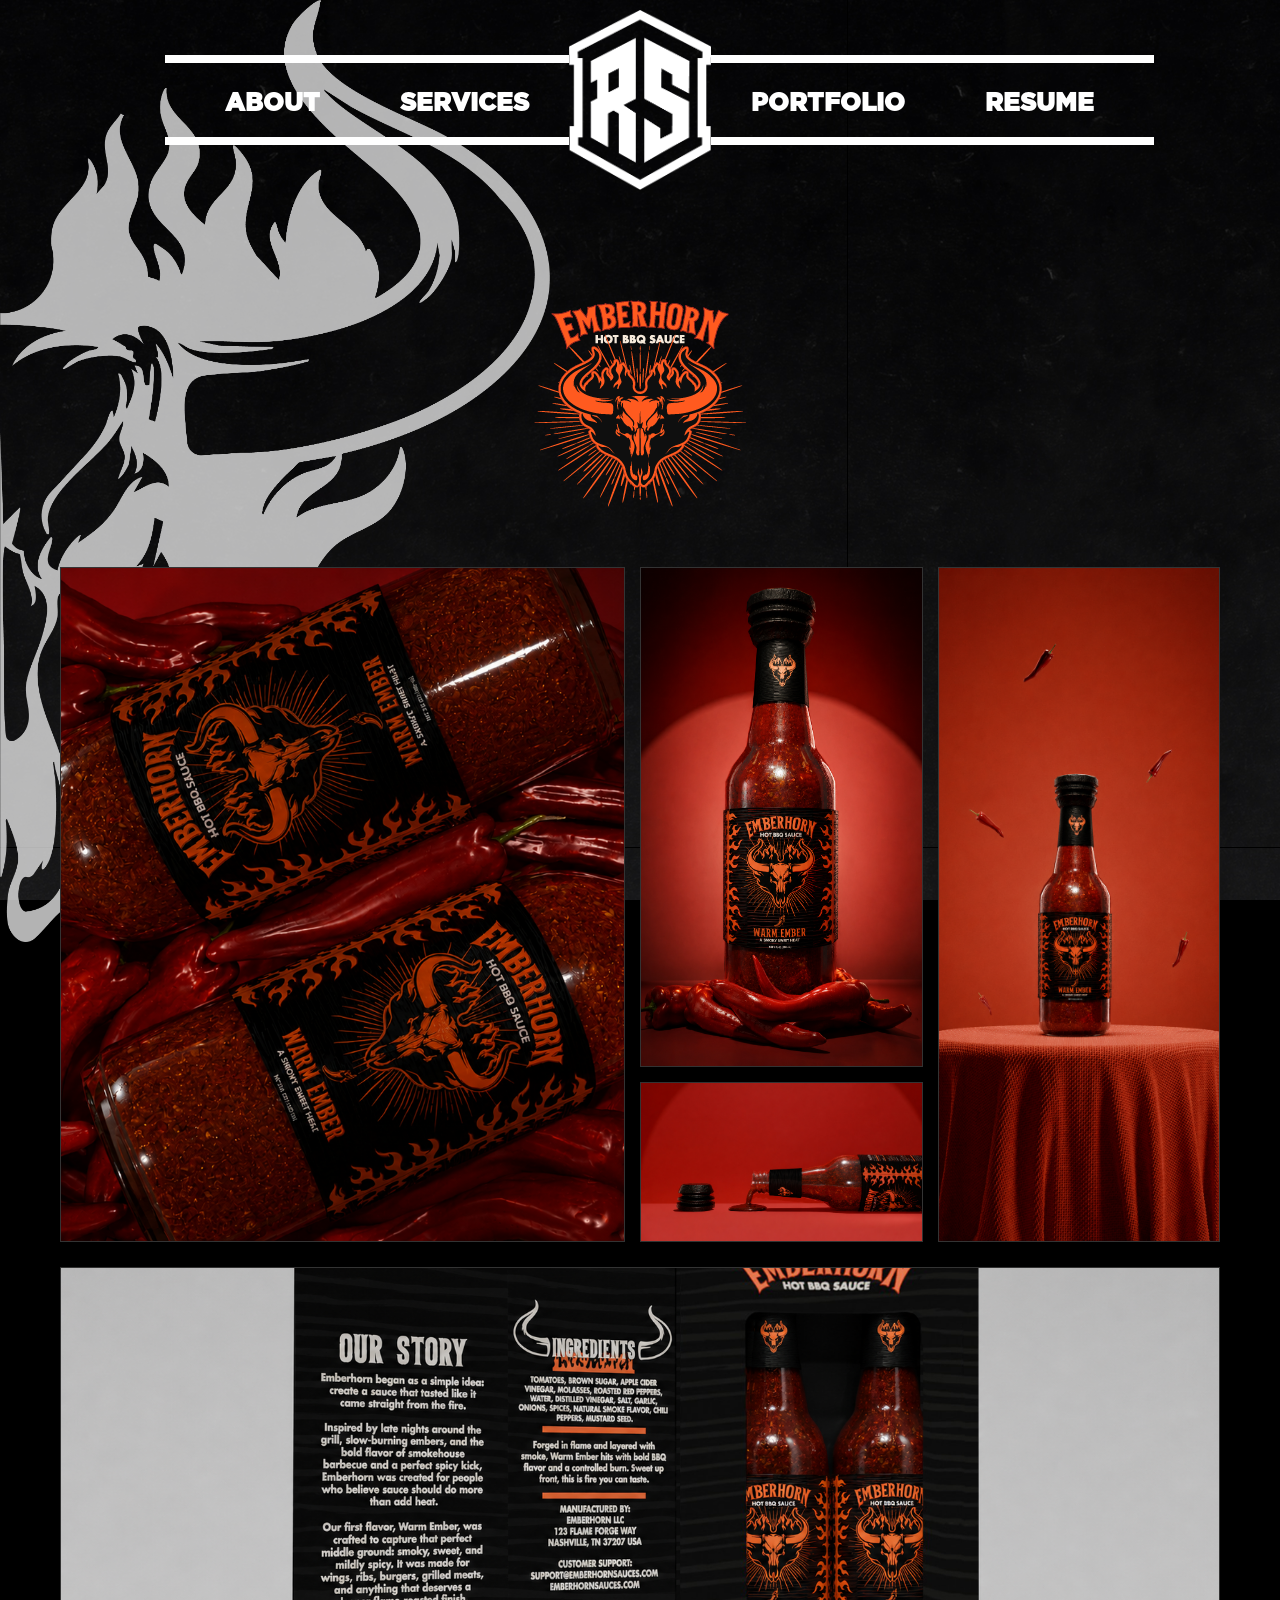
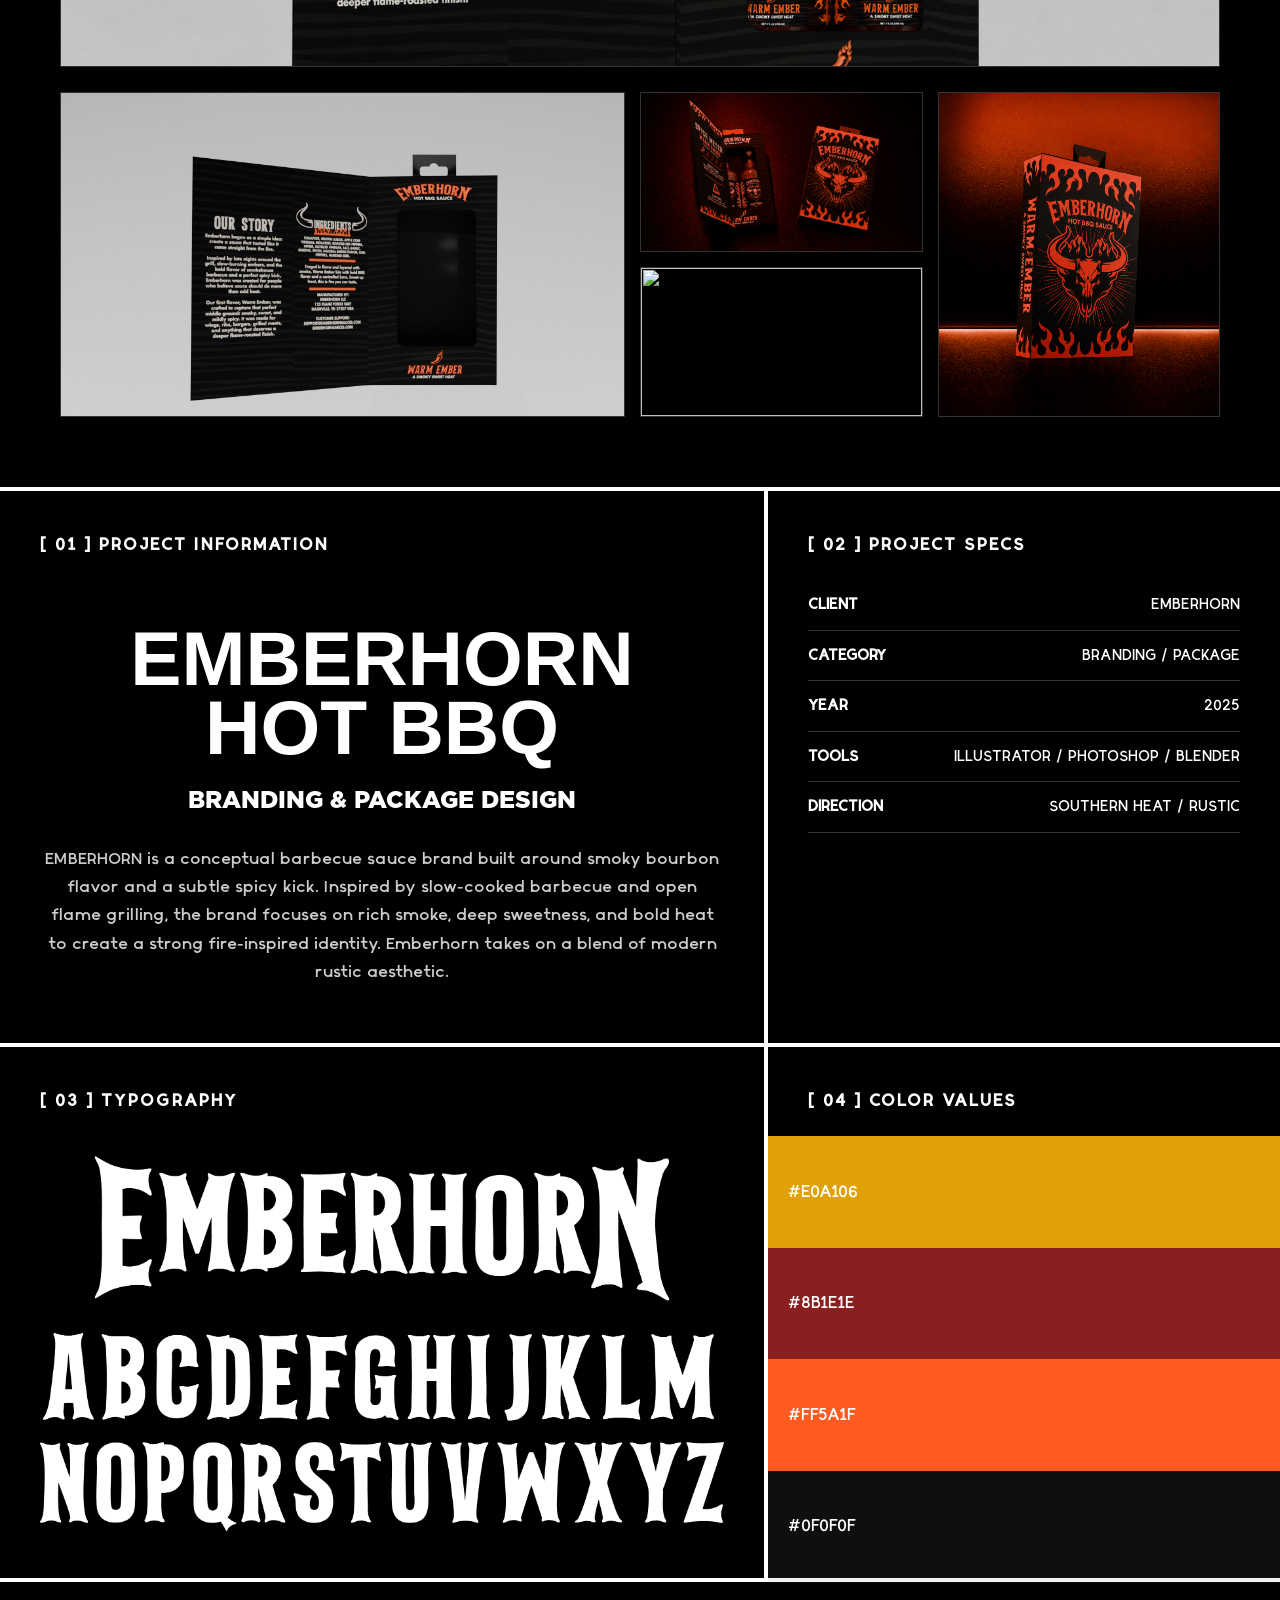
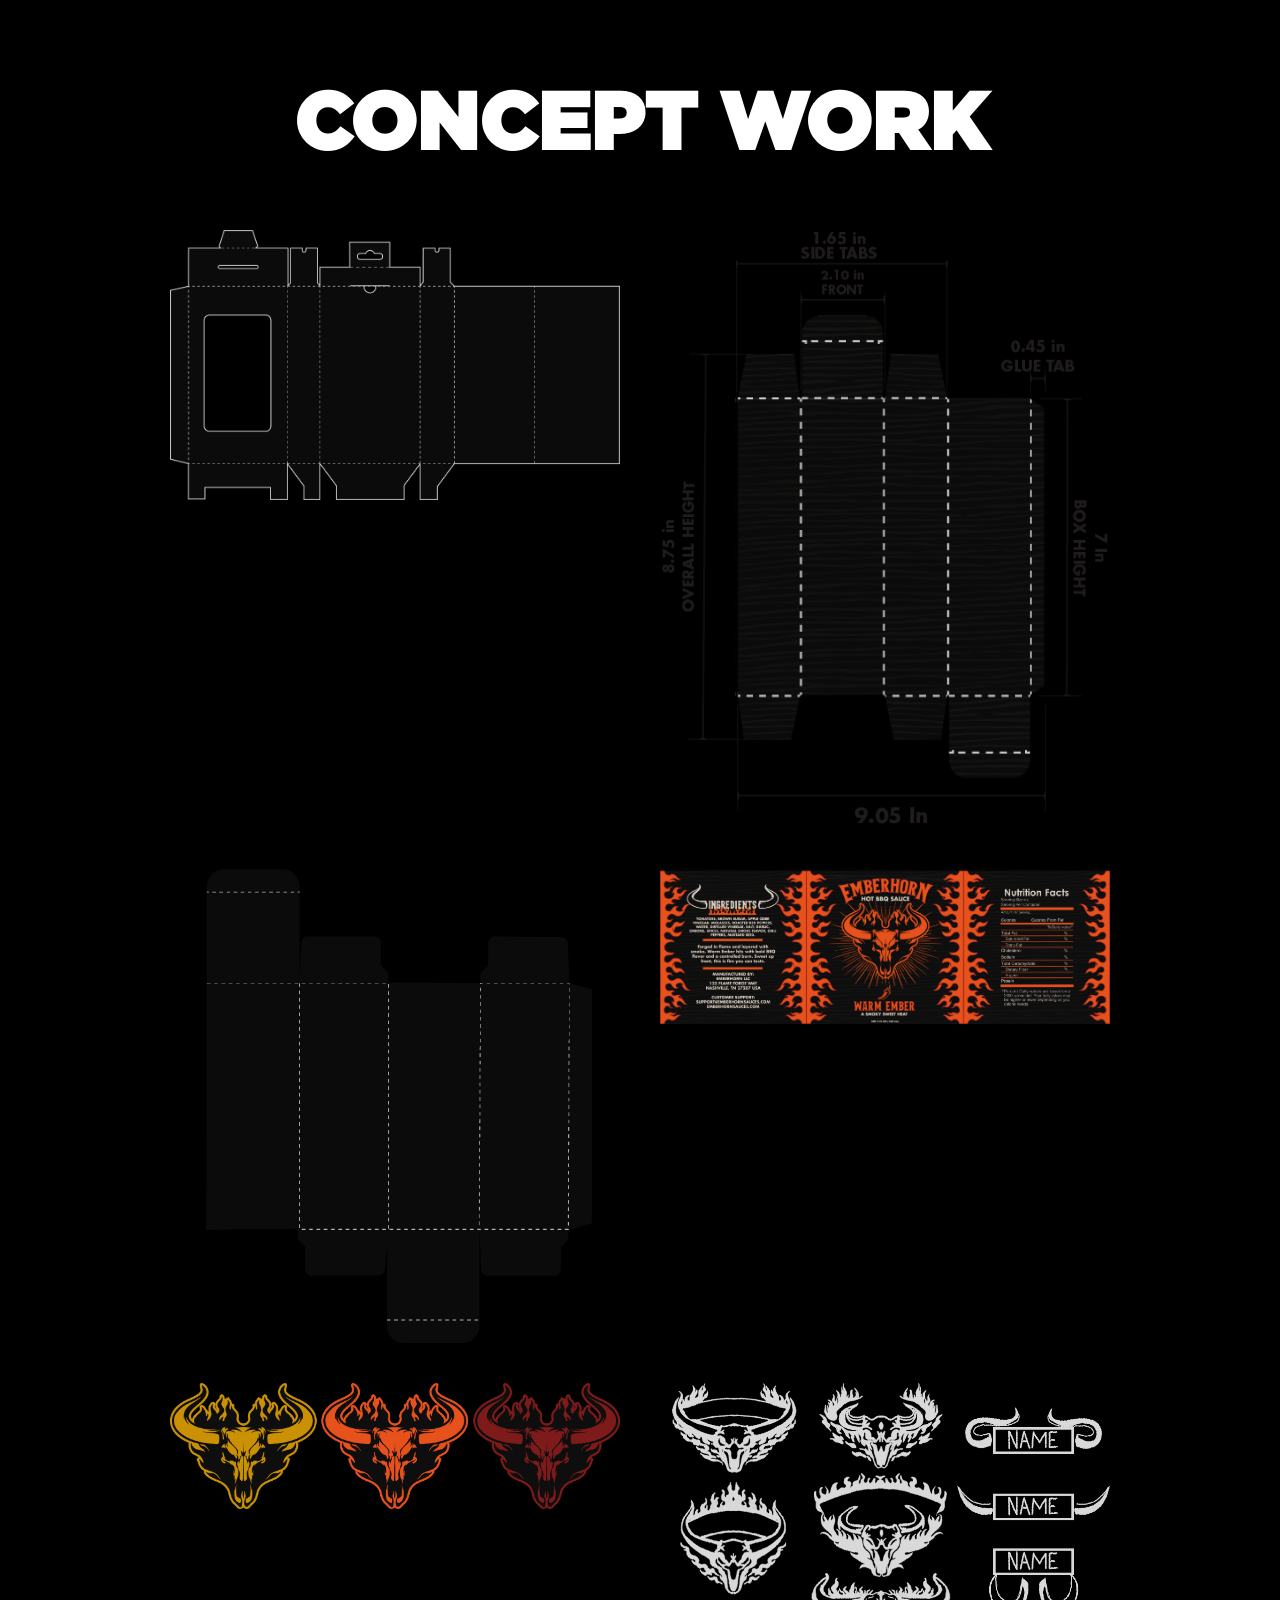
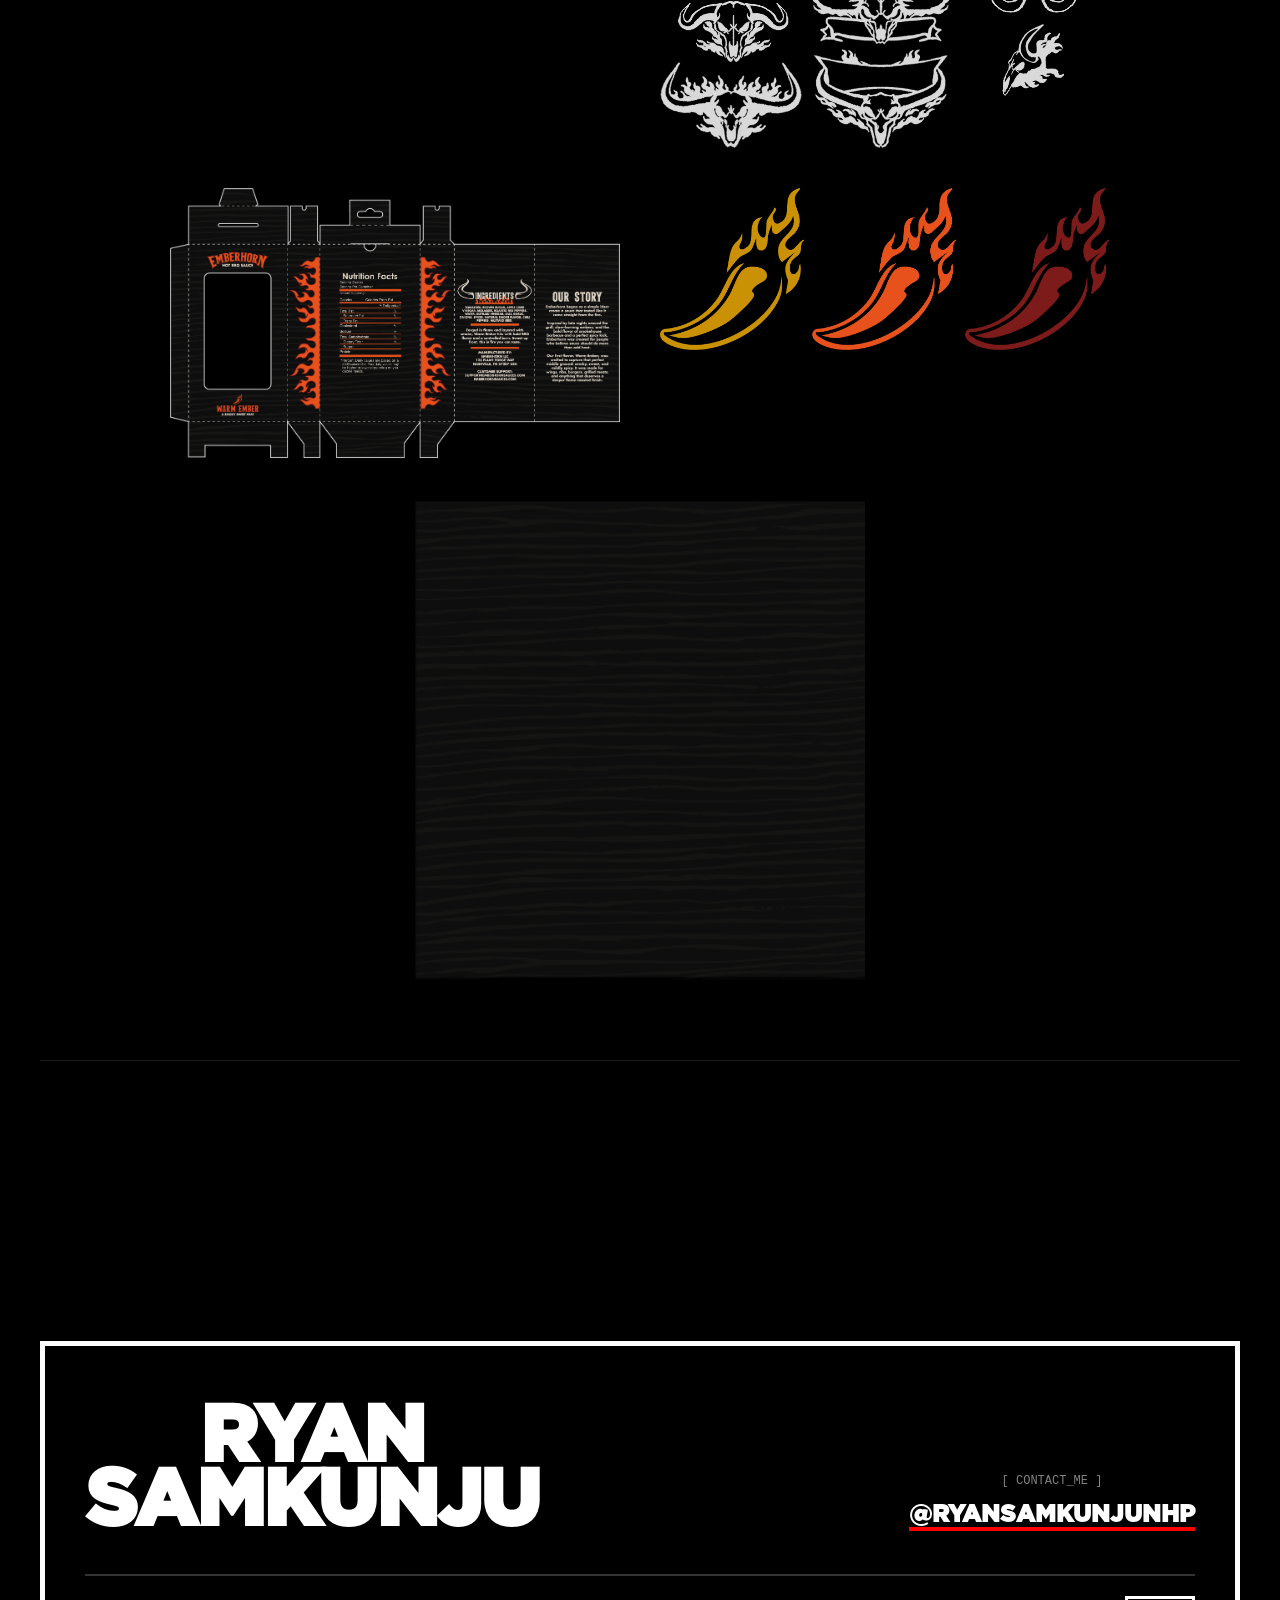
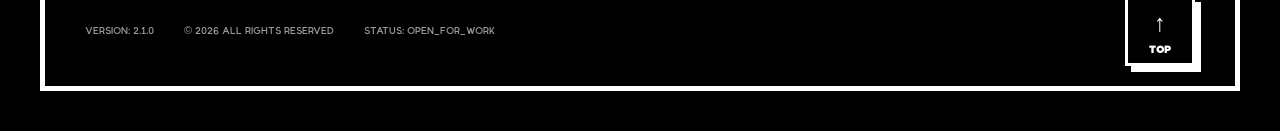
==== commit e66f51c3: "update14" ====
--- a/emberhorn.html
+++ b/emberhorn.html
@@ -22,23 +22,24 @@
 </head>
 <body>
 	<nav>
-		<div class="nav-left">
-		  <ul>
-			<li><a href="index.html">About</a></li>
-			<li><a href="index.html">Services</a></li>
-		  </ul>
-		</div>
-	  
-		<div class="logo">
-		  <a href="index.html"><img src="images/RS12.png" alt="Logo" /></a>
-		</div>
-		<div class="nav-right">
-		  <ul>
-			<li><a href="index.html">Portfolio</a></li>
-			<li><a href="index.html">Resume</a></li>
-		  </ul>
-		</div>
-	  </nav>
+  <div class="nav-left">
+    <ul>
+      <li><a href="index.html#about">About</a></li>
+      <li><a href="index.html#services">Services</a></li>
+    </ul>
+  </div>
+
+  <div class="logo">
+    <a href="index.html"><img src="images/RS12.png" alt="Logo" /></a>
+  </div>
+
+  <div class="nav-right">
+    <ul>
+      <li><a href="index.html#portfolio">Portfolio</a></li>
+      <li><a href="index.html#resume">Resume</a></li>
+    </ul>
+  </div>
+</nav>
    <main class="project-page">
     <!-- Fixed Side Bull (The one cut off on the left) -->
     <img src="images/WHITEBULL.png" class="side-bull-bg" alt="">
@@ -68,7 +69,8 @@
         </div>
         <div class="grid-item small-bottom" onclick="openLightbox(this)">
             <!-- Note: You had an empty image path here in your snippet -->
-            <img src="images/emberthumb.png" class="img-primary" alt=""> 
+            <img src="images/emberdripp4.jpg" class="img-primary" alt=""> 
+             <img src="images/emberdripgray.jpg" class="img-hover" alt="Material View">
         </div>
 
         <!-- Break -->
@@ -83,8 +85,8 @@
             <img src="images/embergraybox2.jpg" class="img-hover" alt="Material View">
         </div>
         <div class="grid-item small-top" onclick="openLightbox(this)">
-            <img src="images/gooey-image-6.jpg" class="img-primary" alt="">
-            <img src="images/emberboxbottlesgray21.png" class="img-hover" alt="Material View">
+            <img src="images/emberboxes2.jpg" class="img-primary" alt="">
+            <img src="images/emberboxestestgray.png" class="img-hover" alt="Material View">
         </div>
         <div class="grid-item tall" onclick="openLightbox(this)">
             <img src="images/emberlightbox214.png" class="img-primary" alt="">
@@ -119,9 +121,7 @@
 
                     Inspired by slow-cooked barbecue and open flame grilling, the brand focuses on rich smoke, deep sweetness, 
 
-                    and bold heat to create a strong fire-inspired identity. 
-
-                    From the packaging to the visual system, Emberhorn blends rustic barbecue culture with a modern, premium aesthetic.
+                    and bold heat to create a strong fire-inspired identity. Emberhorn takes on a blend of modern rustic aesthetic. 
 
                     </p>
 
@@ -204,6 +204,7 @@
             <img src="images/BULLSKETCH.png" alt="">
             <img src="images/boxdetailsflat.png" alt="">
             <img src="images/PEPPERSCOLOR.png" alt="">
+            <img src="images/graintextureember.png" alt="">
 
         </div>
         <div class="wireframe-box">
--- a/style.css
+++ b/style.css
@@ -1462,7 +1462,7 @@
 
 /* Specs Table */
 .b-spec-list {
-    font-family: 'voye'
+    font-family: 'voye';
 }
 
 .b-spec-item {
@@ -1486,9 +1486,8 @@
     display: flex;
     align-items: center;
     padding-left: 20px;
-    font-family: monospace;
-    font-size: 14px;
-    font-weight: bold;
+    font-family: "voye";
+    font-size: 18px;
     mix-blend-mode: difference; /* Text color adapts to background */
     transition: flex 0.3s ease;
 }
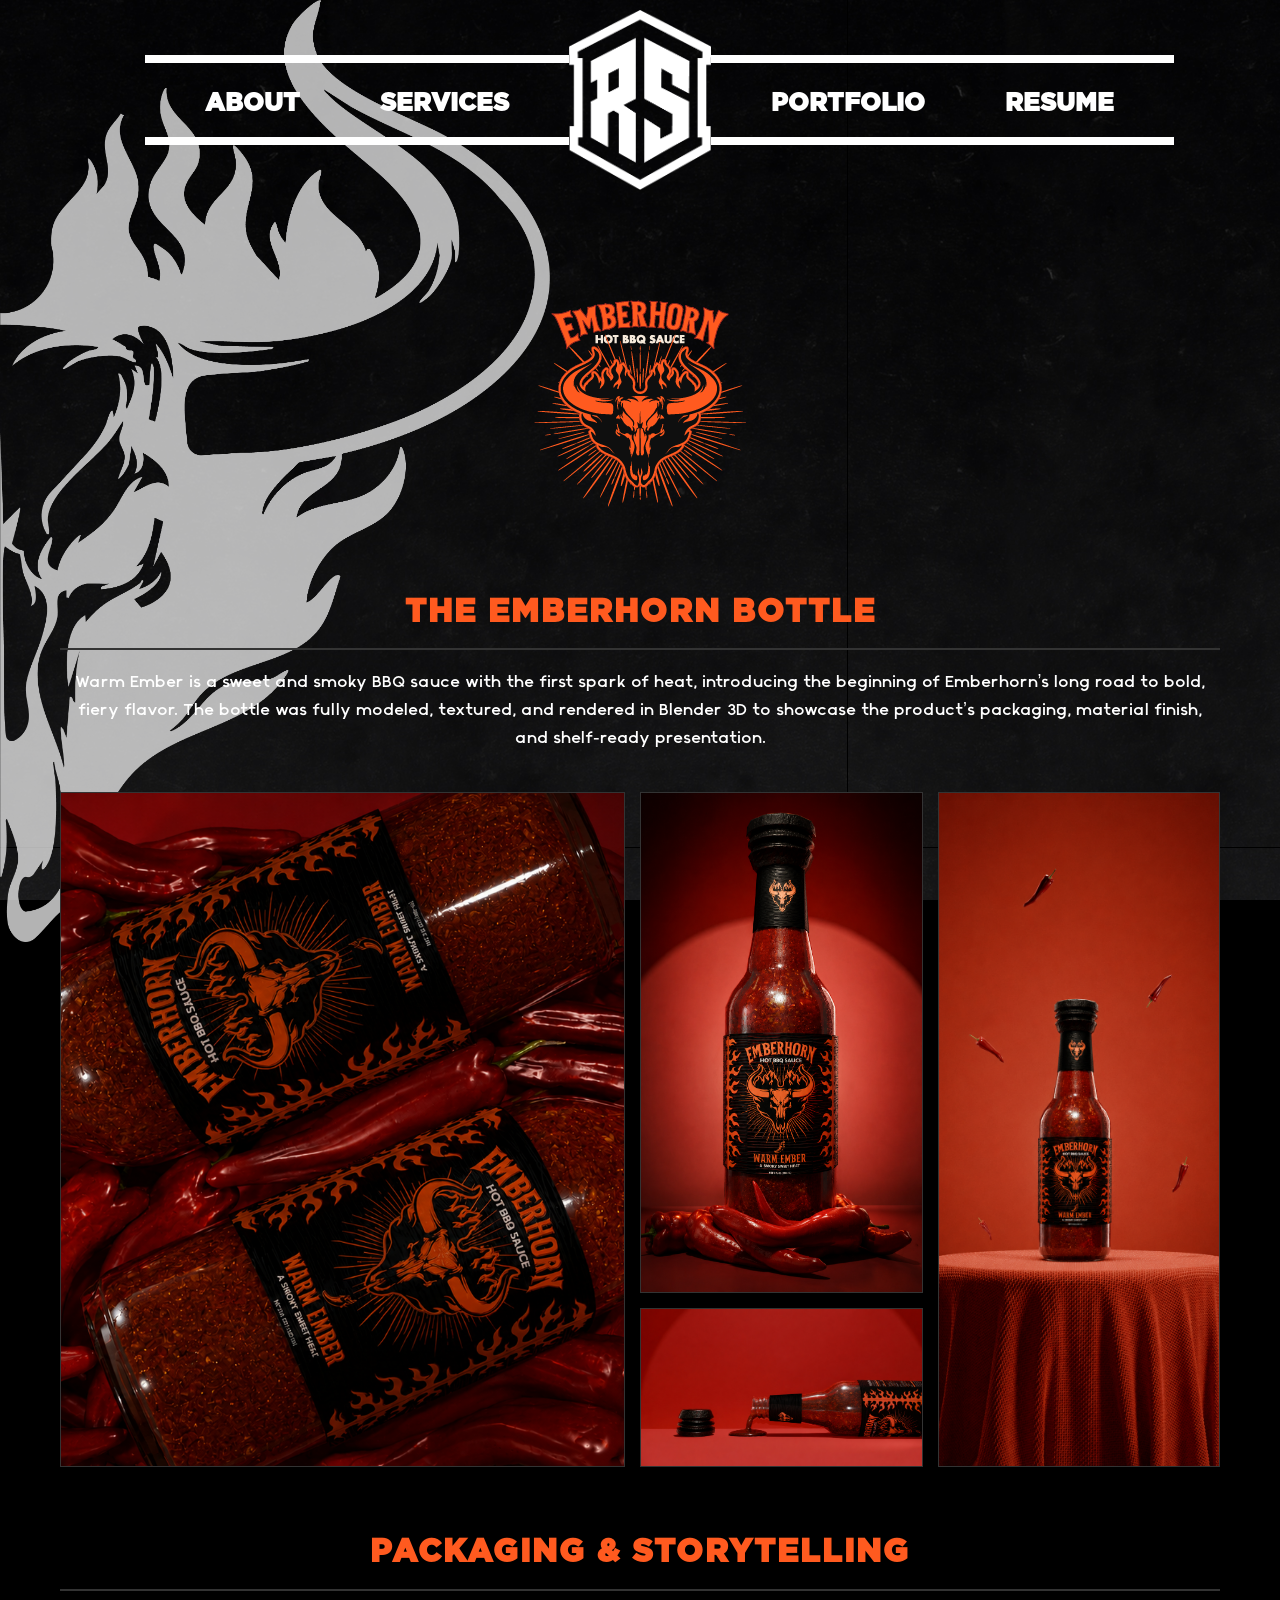
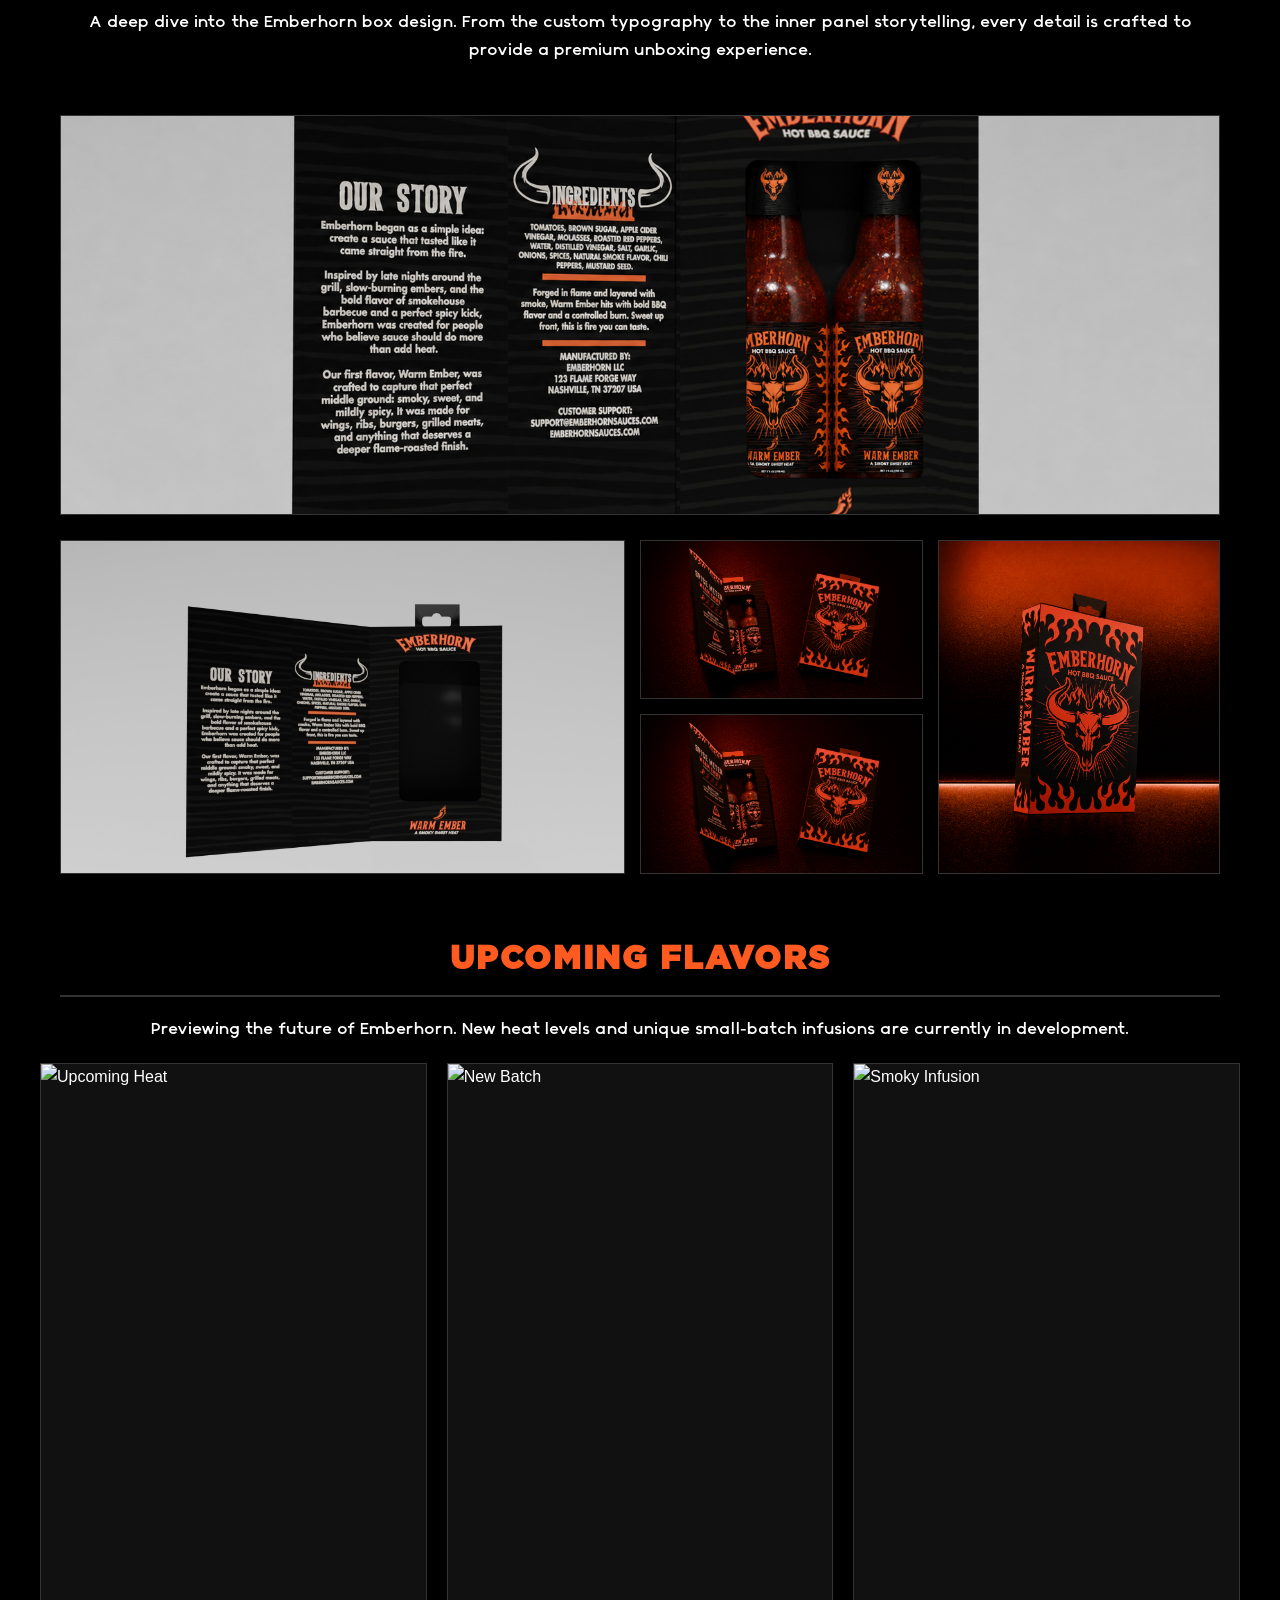
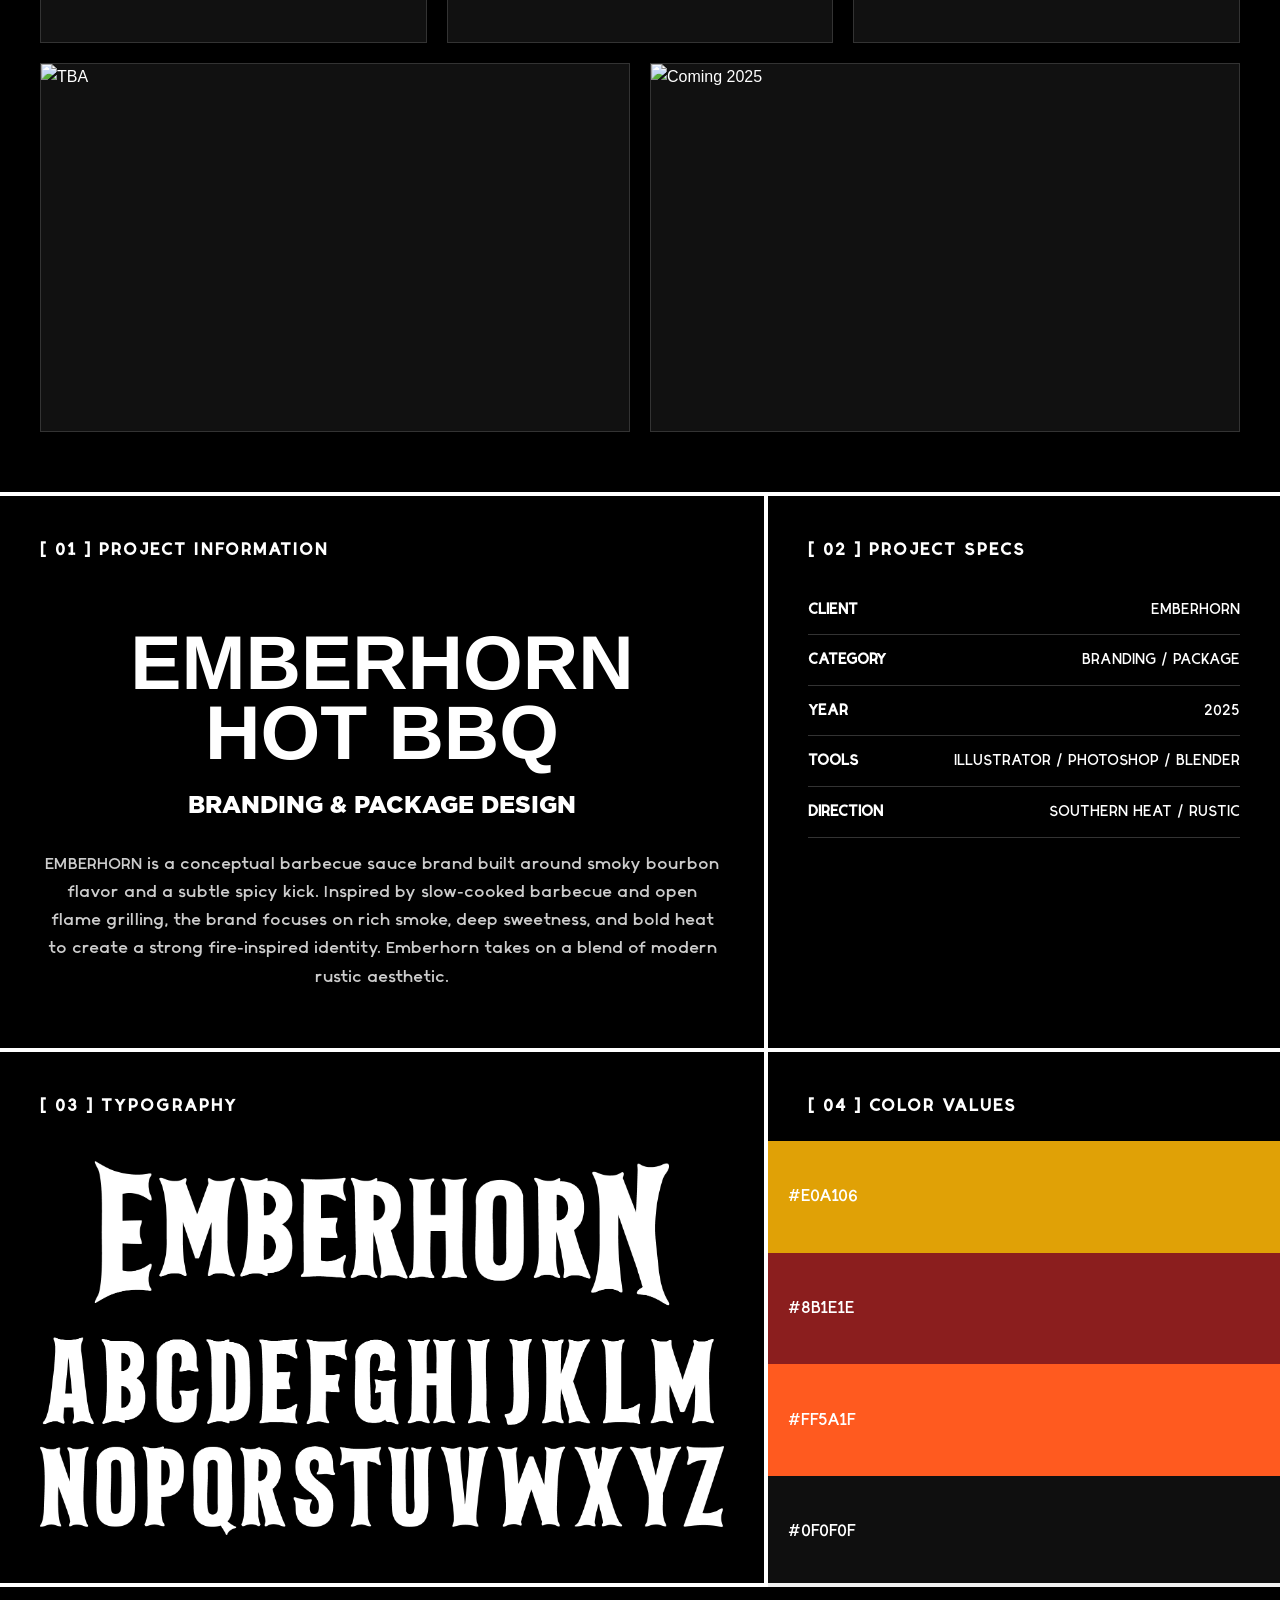
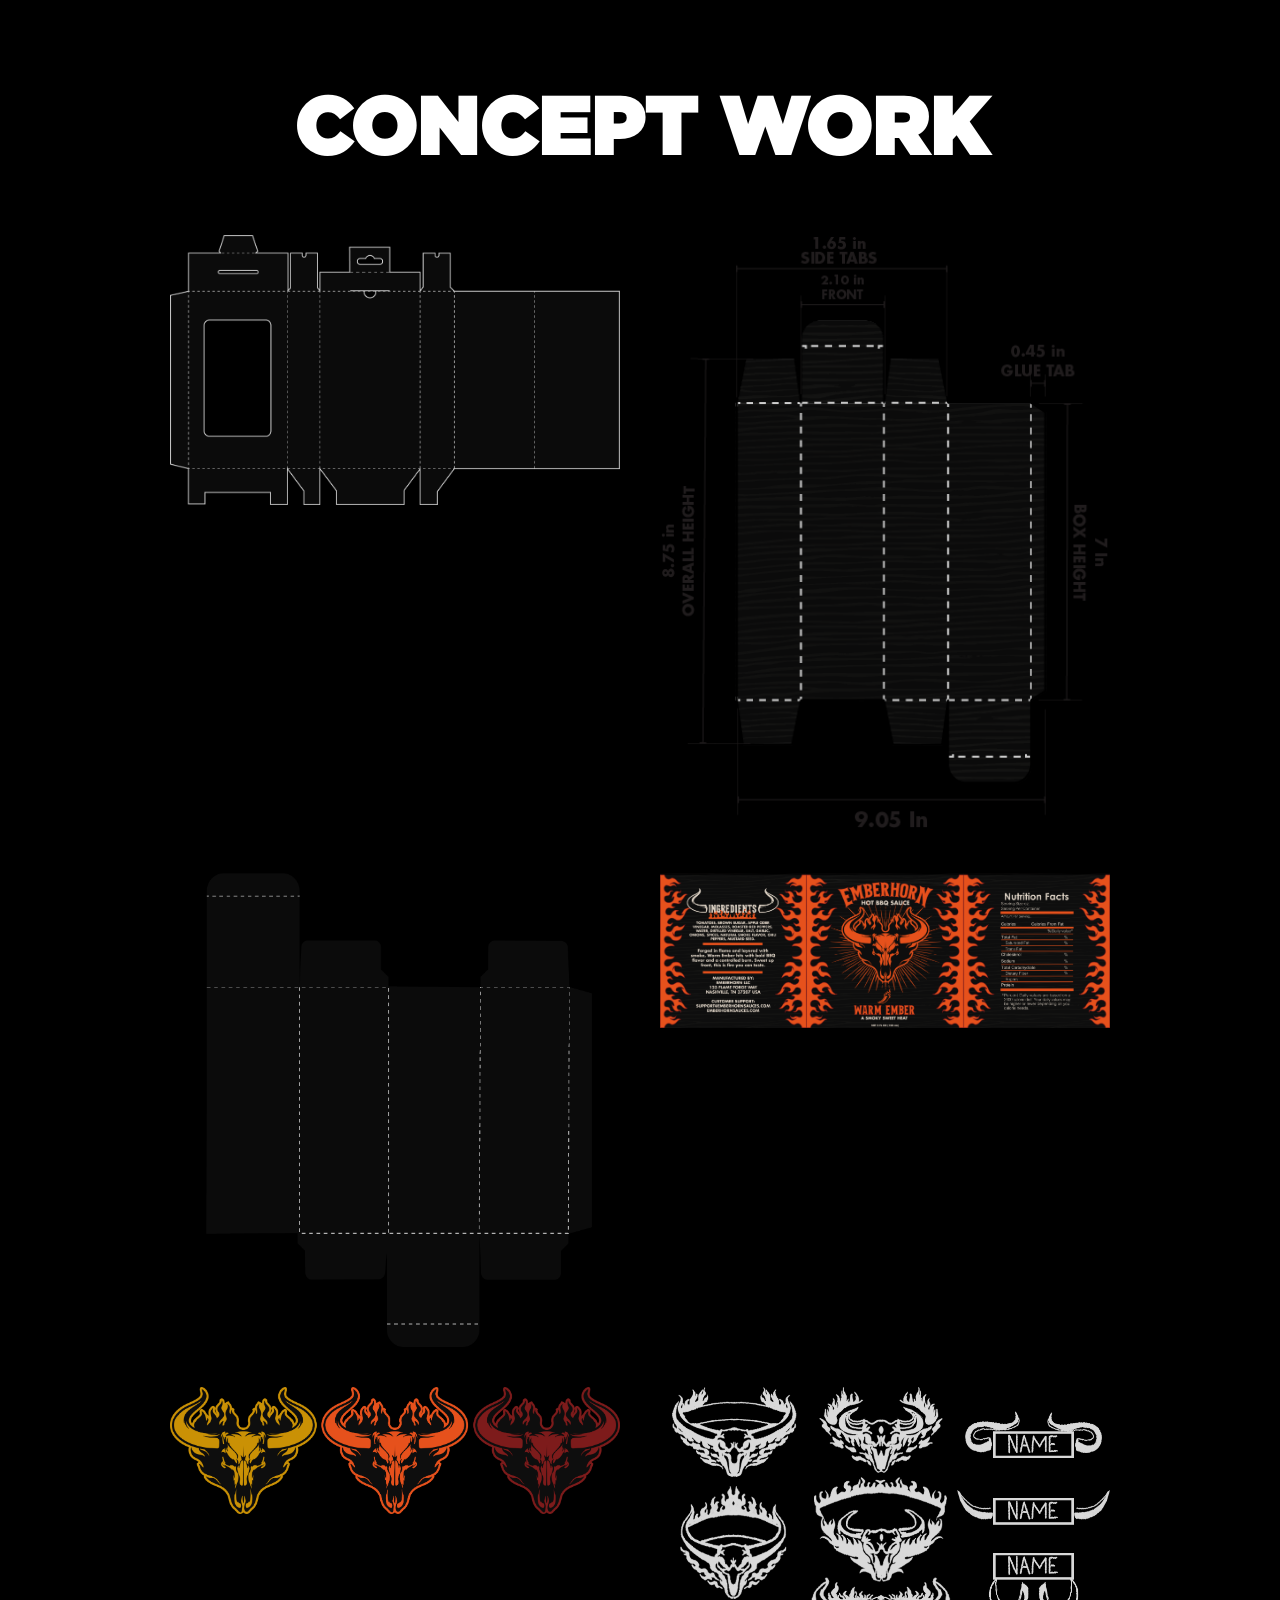
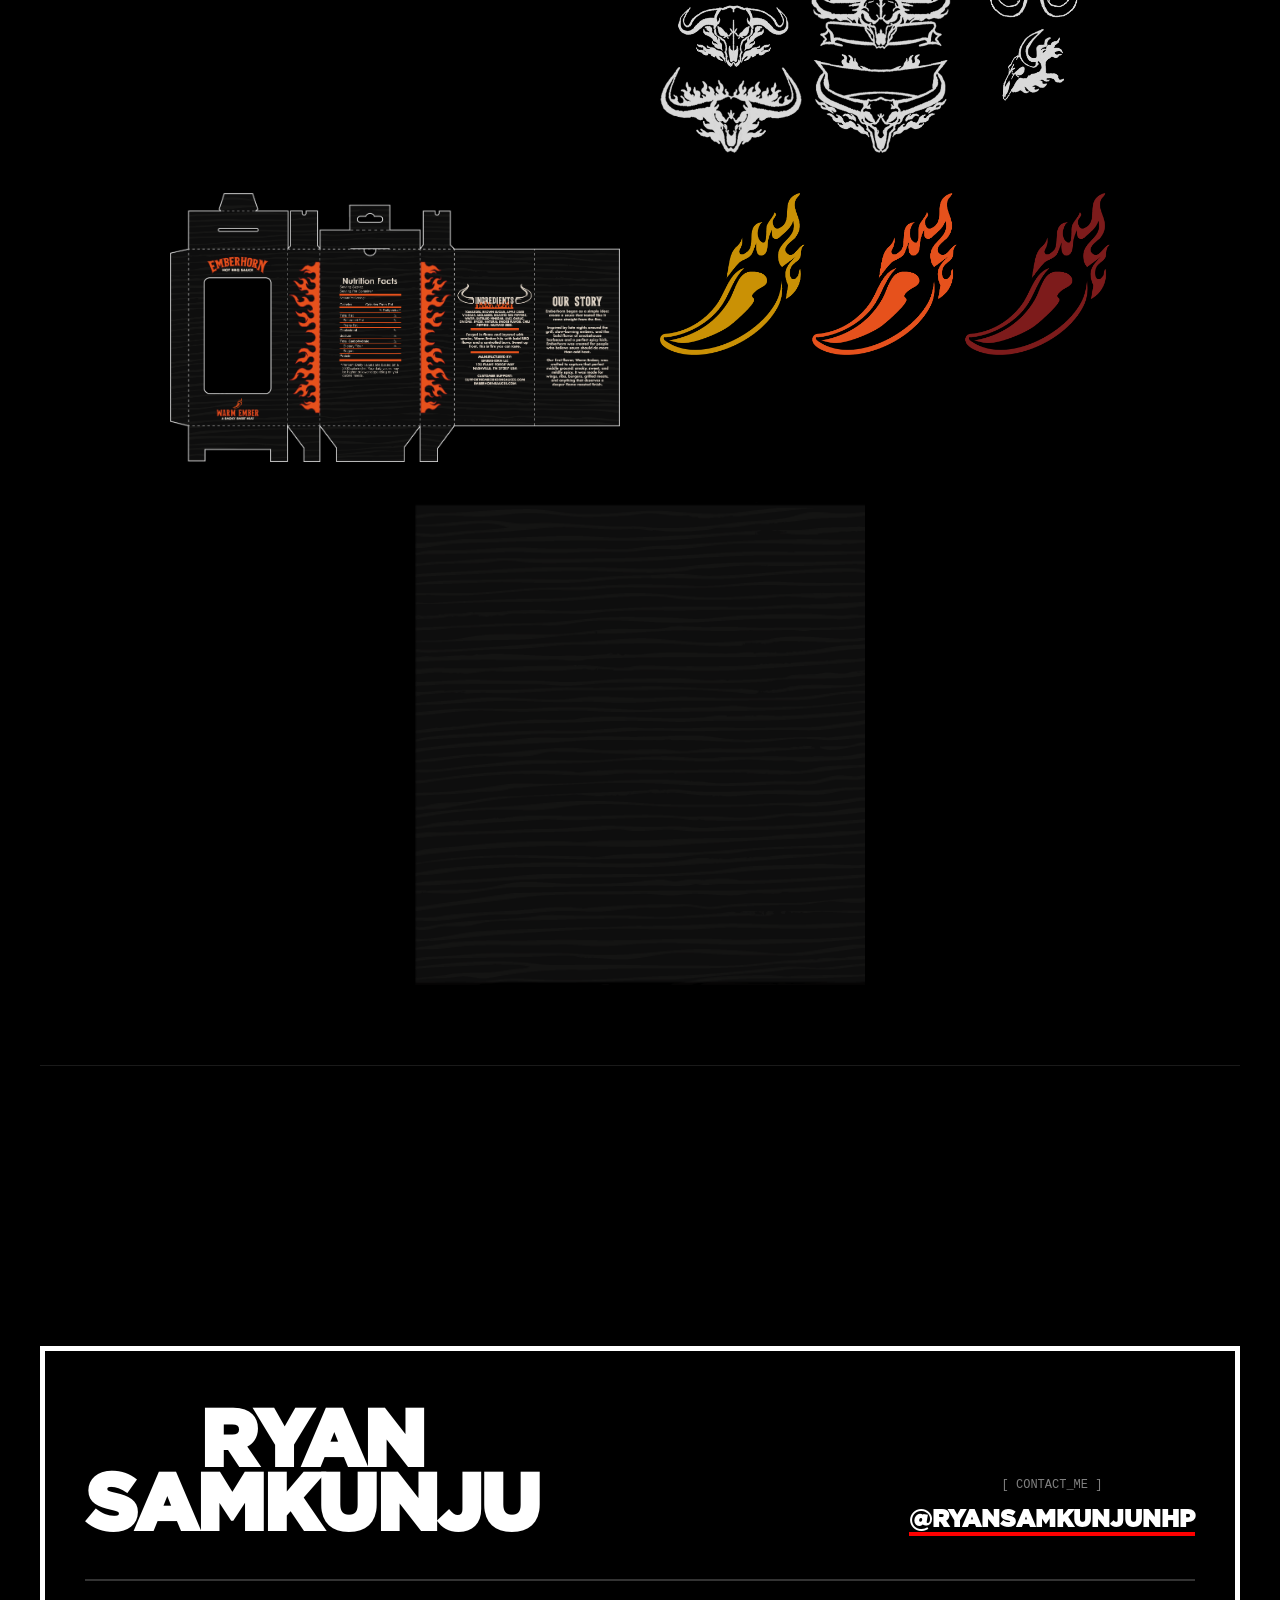
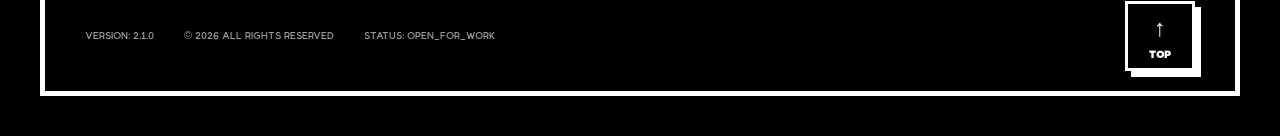
==== commit 96f53d59: "update15" ====
--- a/emberhorn.html
+++ b/emberhorn.html
@@ -53,8 +53,13 @@
 
     <!-- 2. Final Showcase Section -->
      <section class="showcase-section">
+    
+    <!-- SECTION 1: HOT SAUCE BOTTLES -->
+    <div class="project-header">
+        <h2>The Emberhorn bottle</h2>
+        <p>Warm Ember is a sweet and smoky BBQ sauce with the first spark of heat, introducing the beginning of Emberhorn’s long road to bold, fiery flavor. The bottle was fully modeled, textured, and rendered in Blender 3D to showcase the product’s packaging, material finish, and shelf-ready presentation. </p>
+    </div>
     <div class="showcase-grid">
-        <!-- Group 1 -->
         <div class="grid-item large" onclick="openLightbox(this)">
             <img src="images/emberthumb.png" class="img-primary" alt="">
             <img src="images/redtablegray.jpg" class="img-hover" alt="Material View">
@@ -68,18 +73,21 @@
             <img src="images/emberhorngray2.jpg" class="img-hover" alt="Material View">
         </div>
         <div class="grid-item small-bottom" onclick="openLightbox(this)">
-            <!-- Note: You had an empty image path here in your snippet -->
             <img src="images/emberdripp4.jpg" class="img-primary" alt=""> 
              <img src="images/emberdripgray.jpg" class="img-hover" alt="Material View">
         </div>
-
-        <!-- Break -->
+    </div>
+
+    <!-- SECTION 2: PACKAGING & DESIGN -->
+    <div class="project-header">
+        <h2>Packaging & Storytelling</h2>
+        <p>A deep dive into the Emberhorn box design. From the custom typography to the inner panel storytelling, every detail is crafted to provide a premium unboxing experience.</p>
+    </div>
+    <div class="showcase-grid">
         <div class="grid-item full-width" onclick="openLightbox(this)">
             <img src="images/emberhornbottlesbox52.png" class="img-primary" alt="">
             <img src="images/emberboxbottlesgray21.png" class="img-hover" alt="Material View">
         </div>
-
-        <!-- Group 2 -->
         <div class="grid-item large" onclick="openLightbox(this)">
             <img src="images/emberbox5.jpg" class="img-primary" alt="">
             <img src="images/embergraybox2.jpg" class="img-hover" alt="Material View">
@@ -92,11 +100,47 @@
             <img src="images/emberlightbox214.png" class="img-primary" alt="">
             <img src="images/emberboxsidewaysgray2.jpg" class="img-hover" alt="Material View">
         </div>
-        <div class="grid-item small-bottom" onclick="openLightbox(this)">
-            <img src="images/gooey-image-8.jpg" class="img-primary" alt="">
-            <img src="images/emberboxbottlesgray21.png" class="img-hover" alt="Material View">
-        </div>
-    </div>
+         <div class="grid-item small-bottom" onclick="openLightbox(this)">
+            <img src="images/emberboxes2.jpg" class="img-primary" alt="">
+            <img src="images/emberboxestestgray.png" class="img-hover" alt="Material View">
+        </div>
+    </div>
+
+  <!-- SECTION 3: UPCOMING RELEASES -->
+<div class="project-header">
+    <h2>Upcoming Flavors</h2>
+    <p>Previewing the future of Emberhorn. New heat levels and unique small-batch infusions are currently in development.</p>
+</div>
+
+<div class="showcase-grid-alt">
+    <!-- 3 LONG LARGE IMAGES -->
+    <div class="grid-item long-large" onclick="openLightbox(this)">
+        <img src="images/placeholder-coming-soon-1.jpg" class="img-primary" alt="Upcoming Heat">
+        <img src="images/placeholder-material-gray.jpg" class="img-hover" alt="Material View">
+    </div>
+
+    <div class="grid-item long-large" onclick="openLightbox(this)">
+        <img src="images/placeholder-coming-soon-2.jpg" class="img-primary" alt="New Batch">
+        <img src="images/placeholder-material-gray.jpg" class="img-hover" alt="Material View">
+    </div>
+
+    <div class="grid-item long-large" onclick="openLightbox(this)">
+        <img src="images/placeholder-coming-soon-3.jpg" class="img-primary" alt="Smoky Infusion">
+        <img src="images/placeholder-material-gray.jpg" class="img-hover" alt="Material View">
+    </div>
+
+    <!-- 2 MEDIUM IMAGES -->
+    <div class="grid-item medium" onclick="openLightbox(this)">
+        <img src="images/placeholder-medium-1.jpg" class="img-primary" alt="TBA">
+        <img src="images/placeholder-material-gray.jpg" class="img-hover" alt="Material View">
+    </div>
+
+    <div class="grid-item medium" onclick="openLightbox(this)">
+        <img src="images/placeholder-medium-2.jpg" class="img-primary" alt="Coming 2025">
+        <img src="images/placeholder-material-gray.jpg" class="img-hover" alt="Material View">
+    </div>
+</div>
+
 </section>
     <!-- 3. Info Section -->
     <section class="brutalist-technical-grid">
--- a/style.css
+++ b/style.css
@@ -115,6 +115,34 @@
 /* =========================================================
    NAVIGATION
 ========================================================= */
+/* =========================================================
+   INDEPENDENT SOCIALS (Top Right)
+========================================================= */
+.top-right-socials {
+  position: absolute;
+  top: 30px;
+  right: 40px;
+  display: flex;
+  gap: 20px;
+  z-index: 1000;
+}
+
+.top-right-socials a {
+  color: #fff;
+  font-size: 1.2rem;
+  opacity: 0.7;
+  transition: opacity 0.3s ease;
+}
+
+.top-right-socials a:hover {
+  opacity: 1;
+  color: #ff3c00;
+}
+
+/* =========================================================
+   NAVIGATION (Kept Your Original Styles)
+========================================================= */
+
 nav {
   display: flex;
   align-items: center;
@@ -127,28 +155,14 @@
   gap: 0;
 }
 
-.nav-left,
-.nav-right {
+.nav-left, .nav-right {
   display: flex;
   align-items: center;
   flex: 1;
 }
 
-.nav-left {
-  justify-content: flex-end;
-}
-
-.nav-right {
-  justify-content: flex-start;
-}
-
-.nav-left ul {
-  padding-right: 0;
-}
-
-.nav-right ul {
-  padding-left: 0;
-}
+.nav-left { justify-content: flex-end; }
+.nav-right { justify-content: flex-start; }
 
 nav ul {
   display: flex;
@@ -157,13 +171,11 @@
   margin: 0;
   padding: 0 20px;
   list-style: none;
-  border-top: 8px solid #fff;
+  border-top: 8px solid #fff; /* White borders for dark theme */
   border-bottom: 8px solid #fff;
 }
 
-nav ul li {
-  margin: 0 40px;
-}
+nav ul li { margin: 0 40px; }
 
 nav ul li a {
   display: inline-block;
@@ -177,6 +189,7 @@
   transition: all 0.3s ease;
 }
 
+/* Triangle Hover Effect */
 nav ul li a::after {
   content: "";
   position: absolute;
@@ -197,12 +210,6 @@
   animation: triangleShake 0.25s infinite;
 }
 
-.logo {
-  margin: 0;
-  position: relative;
-  flex-shrink: 0;
-}
-
 .logo img {
   display: block;
   height: 180px;
@@ -216,303 +223,160 @@
   100% { transform: translateX(-50%) rotate(0deg); }
 }
 
-@media (max-width: 1100px) {
-  nav {
-    max-width: 100%;
-    padding: 0 10px;
-  }
-
-  nav ul li {
-    margin: 0 16px;
-  }
-
-  nav ul li a {
-    font-size: 20px;
-  }
-
-  .logo img {
-    height: 130px;
-  }
-}
-
-@media (max-width: 768px) {
-  nav {
-    height: 160px;
-    flex-direction: row;
-    justify-content: center;
-    align-items: center;
-    padding: 0 6px;
-  }
-
-  .nav-left,
-  .nav-right {
-    flex: 1;
-    display: flex;
-    align-items: center;
-  }
-
-  nav ul {
-    height: 58px;
-    padding: 0 6px;
-    flex-wrap: nowrap;
-    border-top: 4px solid #fff;
-    border-bottom: 4px solid #fff;
-  }
-
-  nav ul li {
-    margin: 0 8px;
-  }
-
-  nav ul li a {
-    font-size: 12px;
-    padding-top: 4px;
-    white-space: nowrap;
-  }
-
-  .logo img {
-    height: 115px;
-  }
-}
-
-@media (max-width: 390px) {
-  nav ul li {
-    margin: 0 3px;
-  }
-
-  nav ul li a {
-    font-size: 11px;
-  }
-
-  .logo img {
-    height: 78px;
-  }
-}
-
 /* =========================================================
-   HERO SECTION
+   SMALL INTRO SECTION
 ========================================================= */
-.hero {
-  display: flex;
-  justify-content: center;
-  padding: 80px 40px;
-}
-
-.hero-frame {
-  position: relative;
-  width: 100%;
-  max-width: 1200px;
-  margin-top: 40px;
-  padding: 60px 40px;
-  border: 5px solid #fff;
-  border-top: none;
-  background-color: #000;
-}
-
-.frame-top-left,
-.frame-top-right {
-  position: absolute;
-  top: 0;
-  width: 50%;
-  height: 5px;
-  background: #fff;
-}
-
-.frame-top-left { left: 0; }
-.frame-top-right { right: 0; }
-
-.hero-socials {
-  position: absolute;
-  top: 25px;
-  right: 40px;
-  display: flex;
-  gap: 15px;
-  z-index: 100;
-}
-
-.hero-social-link {
-  display: flex;
-  align-items: center;
-  justify-content: center;
-  width: 40px;
-  height: 40px;
-  color: #fff;
-  font-size: 22px;
-  text-decoration: none;
-  border: 1px solid transparent;
-  transition: all 0.2s ease;
-}
-
-.hero-social-link:hover {
-  color: red;
-  border-color: red;
-  transform: translateY(-2px);
-}
-
-.hero-content {
-  display: flex;
-  align-items: center;
-  justify-content: space-between;
-  gap: 40px;
-}
-
-.hero-text-side {
-  flex: 1;
-  text-align: left;
-}
-
-.main-title {
-  margin: 0 0 30px;
-  color: #fff;
-  font-family: 'GothamBlack', sans-serif;
-  font-size: 80px;
-  line-height: 0.9;
-  letter-spacing: -3px;
-  text-transform: uppercase;
-}
-
-.underlined-name {
+
+.intro-section {
+  padding: 10px 10% 10px 10%;
+  text-align: center;
+}
+
+.intro-content {
+  max-width: 1000px;
+  margin: 0 auto;
+}
+
+.intro-text {
+  font-size: 3.2rem;
+  font-weight: 700;
+  line-height: 1.2;
+  letter-spacing: -1px;
+}
+
+/* THE RED SCRIBBLE HIGHLIGHT */
+.scribble-name {
   position: relative;
   display: inline-block;
-  margin-bottom: 30px;
-  white-space: nowrap;
-  text-decoration: none;
-  z-index: 1;
-}
-
-.underlined-name::after {
-  content: '';
+  font-weight: 800;
+}
+
+.scribble-name::after {
+  content: "";
   position: absolute;
-  left: -10px;
-  right: -10px;
-  bottom: -30px;
-  height: 35px;
-  background-image: url('https://s3-us-west-2.amazonaws.com/s.cdpn.io/664131/underline.svg');
-  background-repeat: no-repeat;
-  background-size: 100% 100%;
-  filter: invert(15%) sepia(100%) saturate(6932%) hue-rotate(358deg) brightness(95%) contrast(112%);
+  bottom: 8px;
+  left: -5%;
+  width: 110%;
+  height: 10px;
+  background-color: #ff3c00; /* Red scribble */
   z-index: -1;
-}
-
-.hero-description {
-  max-width: 450px;
-  margin: 0;
-  color: #fff;
-  font-size: 14px;
-  line-height: 1.4;
-}
-
-.hero-cta-side {
-  position: relative;
-  flex: 1;
-  display: flex;
-  justify-content: center;
-  align-items: center;
-  height: 100%;
-}
-
-.hero-cta-side .brutalist-resume-btn {
-  position: relative;
-  z-index: 999;
-  display: inline-flex;
-  align-items: center;
-  justify-content: center;
-  padding: 25px 50px;
-  background-color: #fff;
-  color: #000;
-  border: 4px solid #fff;
-  box-shadow: 12px 12px 0 red;
-  font-size: 24px;
+  transform: rotate(-1.5deg);
+  border-radius: 40% 60% 40% 60%;
+}
+
+/* =========================================================
+   PORTFOLIO INTEGRATION
+========================================================= */
+.port-section {
+  padding: 60px 5%;
+}
+
+.port-section h4 {
+  font-size: 6rem; /* Huge impact title from your screenshot */
+  font-weight: 900;
+  text-align: center;
   text-transform: uppercase;
-  text-decoration: none;
-  cursor: pointer;
-  pointer-events: auto;
-  transition: all 0.1s step-end;
-}
-
-.hero-cta-side .brutalist-resume-btn .btn-text {
-  pointer-events: none;
-}
-
-.hero-cta-side .brutalist-resume-btn:hover {
-  transform: translate(6px, 6px);
-  box-shadow: 6px 6px 0 red;
-  background-color: #000;
-  color: #fff !important;
-}
-
-.hero-cta-side .brutalist-resume-btn:hover .btn-text,
-.hero-cta-side .brutalist-resume-btn:hover .btn-arrow {
-  color: #fff;
-}
-
-.view-work-box {
-  position: relative;
-  z-index: 10;
-  padding: 20px 40px;
-  background: #fff;
-  cursor: pointer;
-  transform: rotate(-3deg);
-}
-
-.view-work-box h2 {
-  margin: 0;
-  color: #000;
-  font-size: 60px;
-  font-weight: 900;
-  line-height: 1;
-  text-align: center;
-}
-
-.lightning-effect,
-.lightning-effect2 {
-  position: absolute;
-  width: 400px;
-  z-index: 5;
-  pointer-events: none;
-}
-
-.lightning-effect {
-  top: 190%;
-  right: -155px;
-  transform: translateY(-50%);
-}
-
-.lightning-effect2 {
-  top: -45%;
-  right: 15px;
-  transform: translate(-200%) scaleX(-1);
-}
-
-@media (max-width: 900px) {
-  .hero-content {
-    flex-direction: column;
-    text-align: center;
-  }
-
-  .hero-text-side {
+  margin-bottom: 50px;
+  letter-spacing: -4px;
+}
+
+/* =========================================================
+   CLEANUP & RESPONSIVE
+========================================================= */
+/* Disable old Hero Frame styles */
+.hero, .hero-frame, .hero-socials, .frame-top-left, .frame-top-right {
+  display: none !important;
+}
+/* =========================================================
+   FIXED HERO ALIGNMENT (Centered Divider)
+========================================================= */
+.hero-framed {
+    width: 100%;
+    display: flex;
+    justify-content: center; /* Centers the whole frame on the page */
+    padding: 60px 0;
+}
+
+.hero-container {
+    width: 90%; /* Adjust width as needed */
+    max-width: 1200px;
+    margin: 0 auto;
+    border: 4px solid #ffffff;
+    display: flex;
+    align-items: center; /* Vertically centers the content */
+    padding: 80px 0; /* Vertical padding only */
+    position: relative;
+}
+
+/* LEFT SIDE - Forced to exactly 50% width */
+.hero-left {
+    flex: 1; 
     display: flex;
     flex-direction: column;
     align-items: center;
     text-align: center;
-  }
-
-  .main-title {
-    font-size: 50px;
-  }
-
-  .view-work-box h2 {
-    font-size: 40px;
-  }
-}
-
+    padding: 0 40px; /* Internal spacing */
+}
+
+.hero-name {
+    font-family: 'GothamBlack', sans-serif;
+    font-size: 5.5rem; /* Adjust based on your screen size */
+    line-height: 0.9;
+    margin: 0;
+    text-transform: uppercase;
+}
+
+.hero-title {
+    font-family: 'GothamBlack', sans-serif;
+    font-size: 2.2rem;
+    margin-top: 10px;
+    text-transform: uppercase;
+    letter-spacing: 1px;
+}
+
+/* THE DIVIDER - Now guaranteed to be at the exact 50% center */
+.hero-divider {
+    width: 8px;
+    height: 150px; 
+    background-color: #ffffff;
+    flex-shrink: 0;
+}
+
+/* RIGHT SIDE - Forced to exactly 50% width */
+.hero-right {
+    flex: 1;
+    padding: 0 60px; /* Internal spacing */
+}
+
+.hero-bio {
+    font-family: 'voye';
+    font-size: 1.1rem;
+    line-height: 1.5;
+    text-align: left;
+    color: #ffffff;
+}
+
+/* Mobile Responsive */
+@media (max-width: 1024px) {
+    .hero-container {
+        flex-direction: column;
+        padding: 40px 20px;
+    }
+    .hero-divider {
+        width: 100px;
+        height: 2px;
+        margin: 30px 0;
+    }
+    .hero-name { font-size: 3.5rem; }
+}
 @media (max-width: 768px) {
-  .hero-socials {
-    top: 20px;
-    left: 50%;
-    right: auto;
-    width: auto;
-    transform: translateX(-50%);
-  }
+  nav { height: 160px; }
+  nav ul { height: 60px; border-top: 4px solid #fff; border-bottom: 4px solid #fff; }
+  nav ul li a { font-size: 14px; }
+  .logo img { height: 100px; }
+  .intro-text { font-size: 1.8rem; }
+  .port-section h4 { font-size: 3rem; }
+  .top-right-socials { right: 20px; top: 15px; }
 }
 
 /* =========================================================
@@ -611,13 +475,22 @@
 /* =========================================================
    PORTFOLIO / GALLERY
 ========================================================= */
+
 .portfolio-container {
-  display: flex;
-  flex-wrap: wrap;
-  justify-content: center;
-  gap: 2rem;
-  margin-top: 2rem;
-  padding-bottom: 50px;
+    display: grid;
+    grid-template-columns: repeat(3, 1fr); /* Exactly 3 items per row */
+    gap: 20px;
+    padding: 20px 5%;
+}
+
+/* --- THE MAIN ITEM BOX --- */
+.portfolio-item {
+    position: relative;
+    border: 1px solid #ffffff; /* White border around the whole item */
+    background-color: #000;
+    display: flex;
+    flex-direction: column; /* Stacks image on top of bar */
+    transition: transform 0.3s ease;
 }
 
 .port-section h4 {
@@ -629,16 +502,6 @@
   text-align: center;
 }
 
-.portfolio-item {
-  position: relative;
-  width: calc(50% - 1rem);
-  max-width: 550px;
-  overflow: hidden;
-  background: #000;
-  border: 3px solid #fff;
-  box-shadow: 10px 10px 0 rgba(255, 255, 255, 0.1);
-  transition: transform 0.3s ease;
-}
 
 .portfolio-item:hover {
   transform: scale(1.05);
@@ -651,13 +514,19 @@
 }
 
 .image-container {
-  position: relative;
-  width: 100%;
-  height: 0;
-  padding-bottom: 56.25%;
-  overflow: hidden;
-}
-
+    width: 100%;
+    aspect-ratio: 16 / 9; 
+    overflow: hidden;
+}
+.image-container img {
+    width: 100%;
+    height: 100%;
+    object-fit: cover;
+    display: block;
+}
+.portfolio-item:hover img {
+    transform: scale(1.03);
+}
 .portfolio-overlay {
   position: absolute;
   inset: 0;
@@ -1269,6 +1138,59 @@
   display: flex;
   gap: 15px;
 }
+.project-details-bar {
+    display: flex;
+    justify-content: space-between; /* Puts name on left, category on right */
+    align-items: center;
+    padding: 12px 15px;
+    border-top: 1px solid #ffffff; /* The line dividing image from text */
+    background-color: #000;
+}
+.details-left {
+    font-family: 'GothamBlack', sans-serif;
+    color: #fff;
+    font-size: 13px;
+    text-transform: uppercase;
+    letter-spacing: 0.5px;
+}
+
+.details-right {
+    font-family: 'GothamBlack', sans-serif;
+    color: #fff;
+    font-size: 12px;
+    text-transform: uppercase;
+    letter-spacing: 0.5px;
+    display: flex;
+    align-items: center;
+    gap: 8px;
+    opacity: 0.8;
+}
+red-arrow {
+    color: #ff3c00; /* Red color for the arrow */
+    font-size: 18px;
+    font-weight: bold;
+}
+
+/* Hide old overlay if it's still in your code */
+.portfolio-overlay {
+    display: none !important;
+}
+
+/* Responsive Fix */
+@media (max-width: 768px) {
+    .portfolio-container {
+        grid-template-columns: 1fr;
+    }
+    .project-details-bar {
+        flex-direction: column;
+        align-items: flex-start;
+        gap: 5px;
+    }
+    .details-right {
+        width: 100%;
+        justify-content: space-between;
+    }
+}
 
 .brutalist-nav-btn,
 .brutalist-scroll-btn {
@@ -1396,6 +1318,84 @@
    PROJECT PAGES
 ========================================================= */
 /* Brutalist Container */
+
+.project-header {
+        max-width: 1200px;
+        margin: 40px auto 20px auto;
+        padding: 0 20px;
+        color: #fff;
+        font-family: 'Arial', sans-serif;
+    }
+    .project-header h2 {
+        font-size: 2rem;
+        text-transform: uppercase;
+        letter-spacing: 2px;
+        color: #FF5A1F; /* Flame red color */
+        border-bottom: 2px solid #333;
+        padding-bottom: 10px;
+        margin-bottom: 10px;
+    }
+     .project-header p {
+        font-size: 1.1rem;
+        text-align: center;
+        color: white;
+        line-height: 1.6;
+    }
+    .gooey-header {
+        max-width: 1200px;
+        margin: 40px auto 20px auto;
+        padding: 0 20px;
+        color: #fff;
+        font-family: 'voye';
+    }
+    .gooey-header h2 {
+        font-size: 2rem;
+        text-transform: uppercase;
+        letter-spacing: 2px;
+        color: #5A2E16;
+        border-bottom: 2px solid #333;
+        padding-bottom: 10px;
+        margin-bottom: 10px;
+    }
+    .gooey-header p {
+        font-size: 1.1rem;
+        text-align: center;
+        color: white;
+        line-height: 1.6;
+    }
+      .sonix-header {
+        max-width: 1200px;
+        margin: 40px auto 20px auto;
+        padding: 0 20px;
+        color: #fff;
+        font-family: 'voye';
+    }
+    .sonix-header h2 {
+        font-size: 2rem;
+        text-transform: uppercase;
+        letter-spacing: 2px;
+        color: red;
+        border-bottom: 2px solid #333;
+        padding-bottom: 10px;
+        margin-bottom: 10px;
+    }
+    .sonix-header p {
+        font-size: 1.1rem;
+        text-align: center;
+        color: white;
+        line-height: 1.6;
+    }
+    /* Placeholder style for empty images */
+    .img-placeholder {
+        background: #1a1a1a;
+        display: flex;
+        align-items: center;
+        justify-content: center;
+        color: #444;
+        font-size: 0.9rem;
+        min-height: 300px;
+        border: 1px dashed #444;
+    }
 .brutalist-technical-grid {
     border-top: 4px solid #fff;
     border-bottom: 4px solid #fff;
@@ -1554,7 +1554,45 @@
   align-items: center;
   padding: 100px 0 40px;
 }
-
+/* New Grid Layout: 3 Large/Long, 2 Medium */
+.showcase-grid-alt {
+    display: grid;
+    grid-template-columns: repeat(6, 1fr); /* Use 6 columns to allow 3-way and 2-way splits */
+    gap: 20px;
+    max-width: 1200px;
+    margin: 0 auto 60px auto;
+}
+
+/* The 3 Long/Large items take up 2 columns each (total 6) */
+.grid-item.long-large {
+    grid-column: span 2;
+    aspect-ratio: 2 / 3; /* Makes them vertically long */
+}
+
+/* The 2 Medium items take up 3 columns each (total 6) */
+.grid-item.medium {
+    grid-column: span 3;
+    aspect-ratio: 16 / 10; /* Makes them wider/rectangular */
+}
+
+/* Common styling for the items to keep hover effects consistent */
+.grid-item {
+    position: relative;
+    overflow: hidden;
+    cursor: pointer;
+    background: #111;
+}
+
+/* Responsive: stack them on mobile */
+@media (max-width: 768px) {
+    .showcase-grid-alt {
+        grid-template-columns: 1fr;
+    }
+    .grid-item.long-large, .grid-item.medium {
+        grid-column: span 1;
+        aspect-ratio: 1 / 1;
+    }
+}
 .project-main-logo img {
   display: block;
   width: 100%;
@@ -2011,4 +2049,4 @@
   .concept-gallery img {
     max-width: 90%;
   }
-}
+}
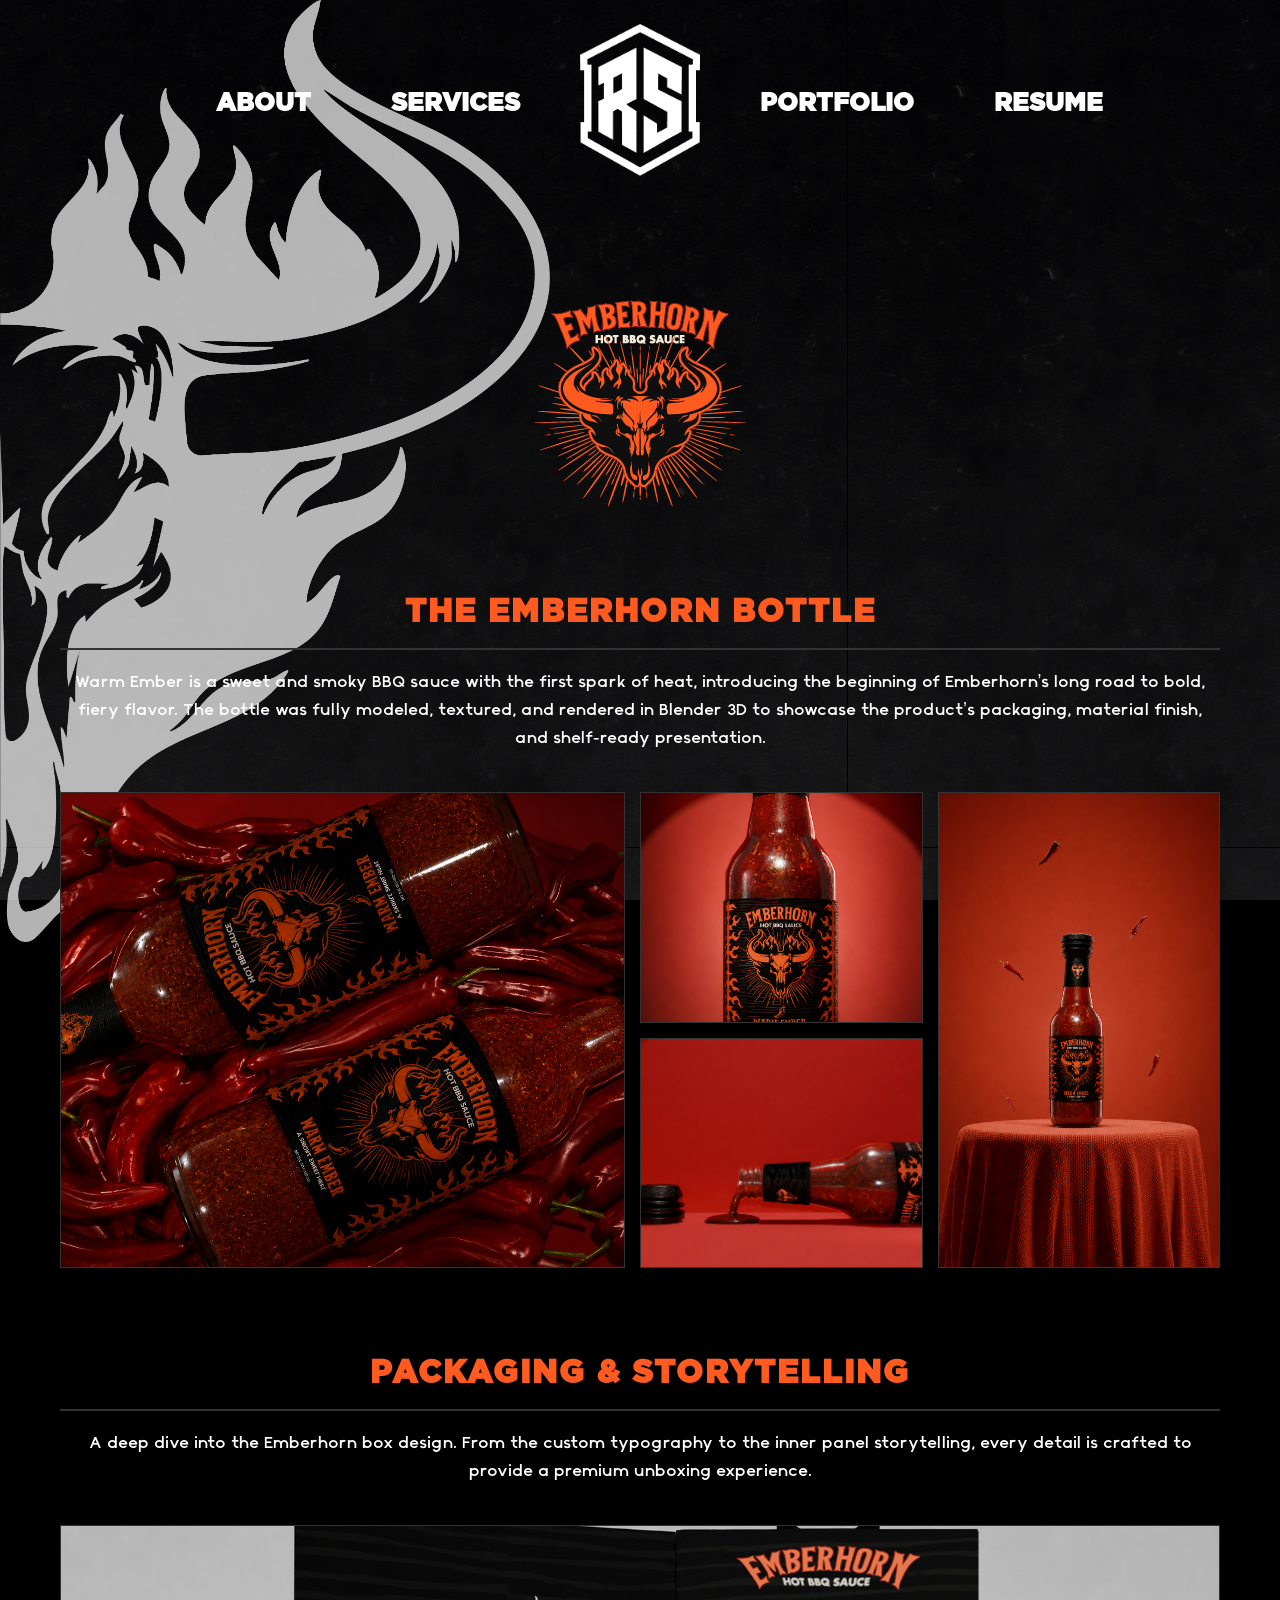
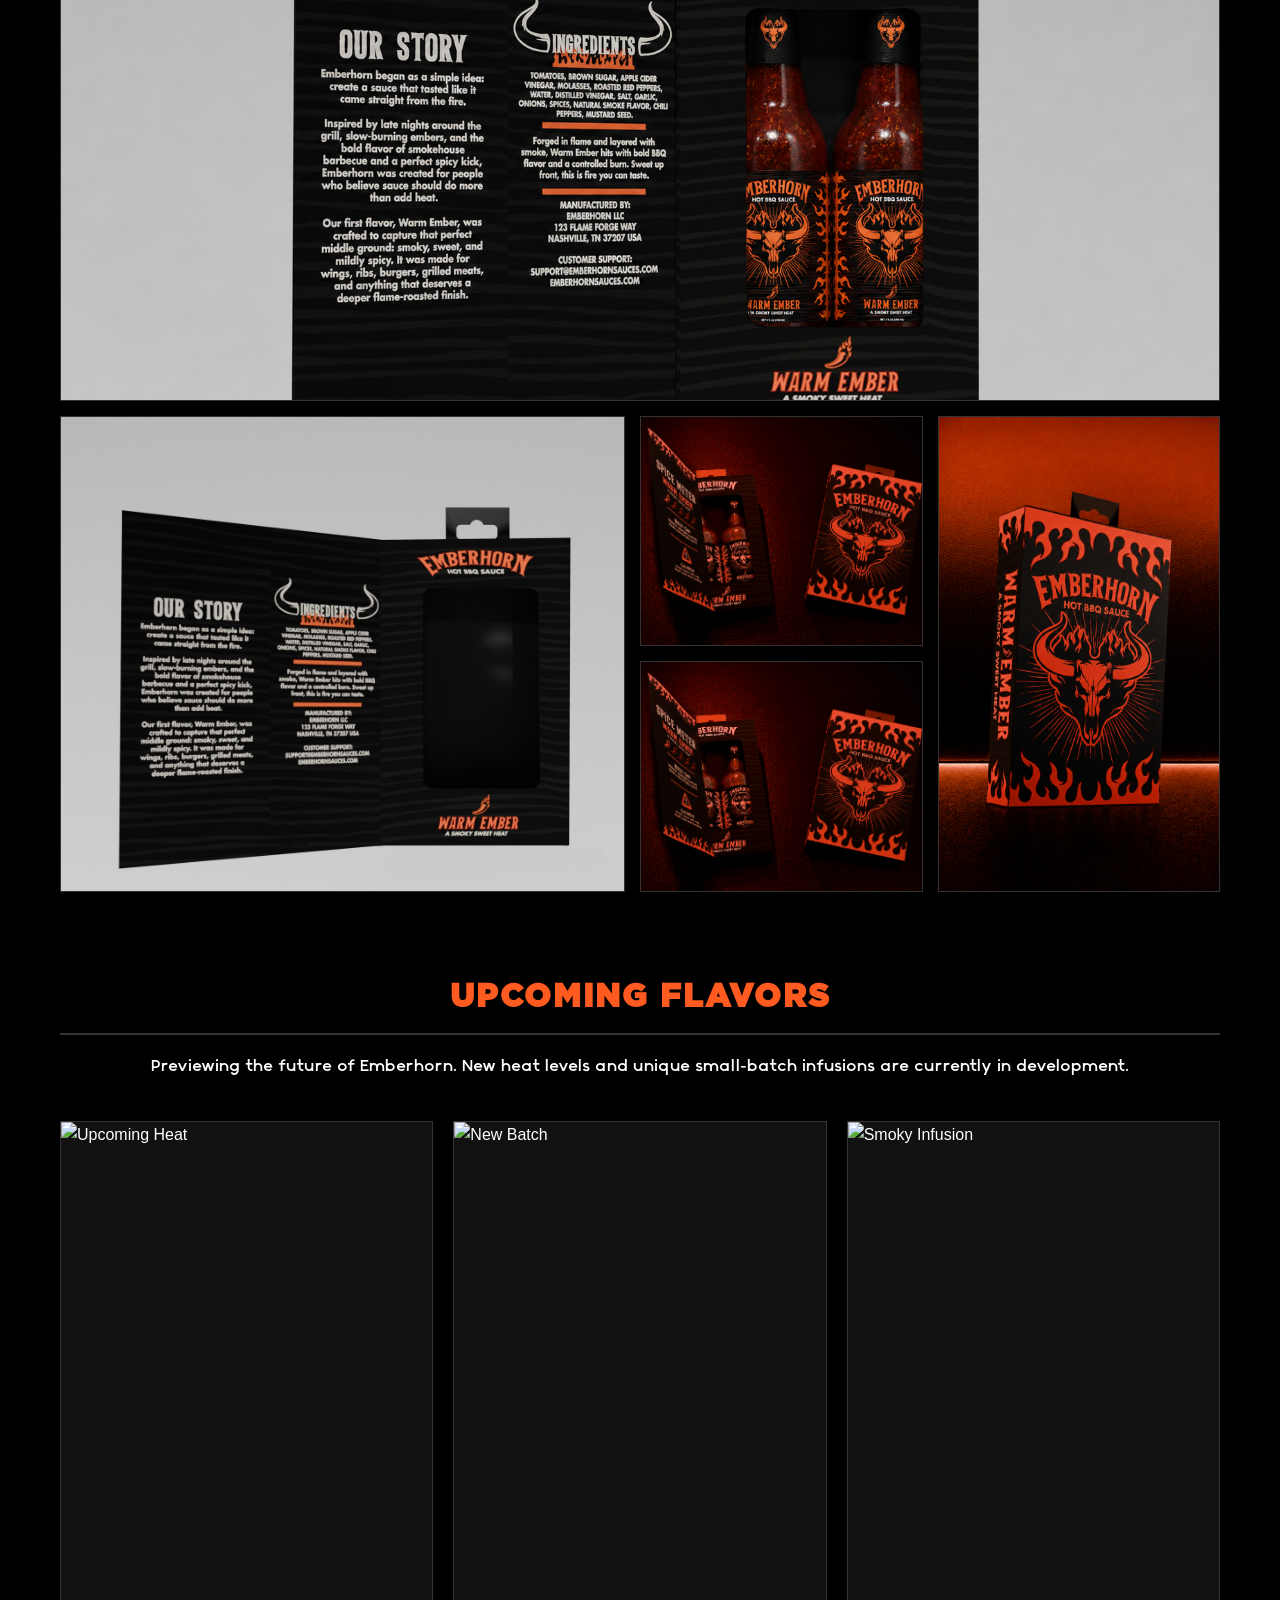
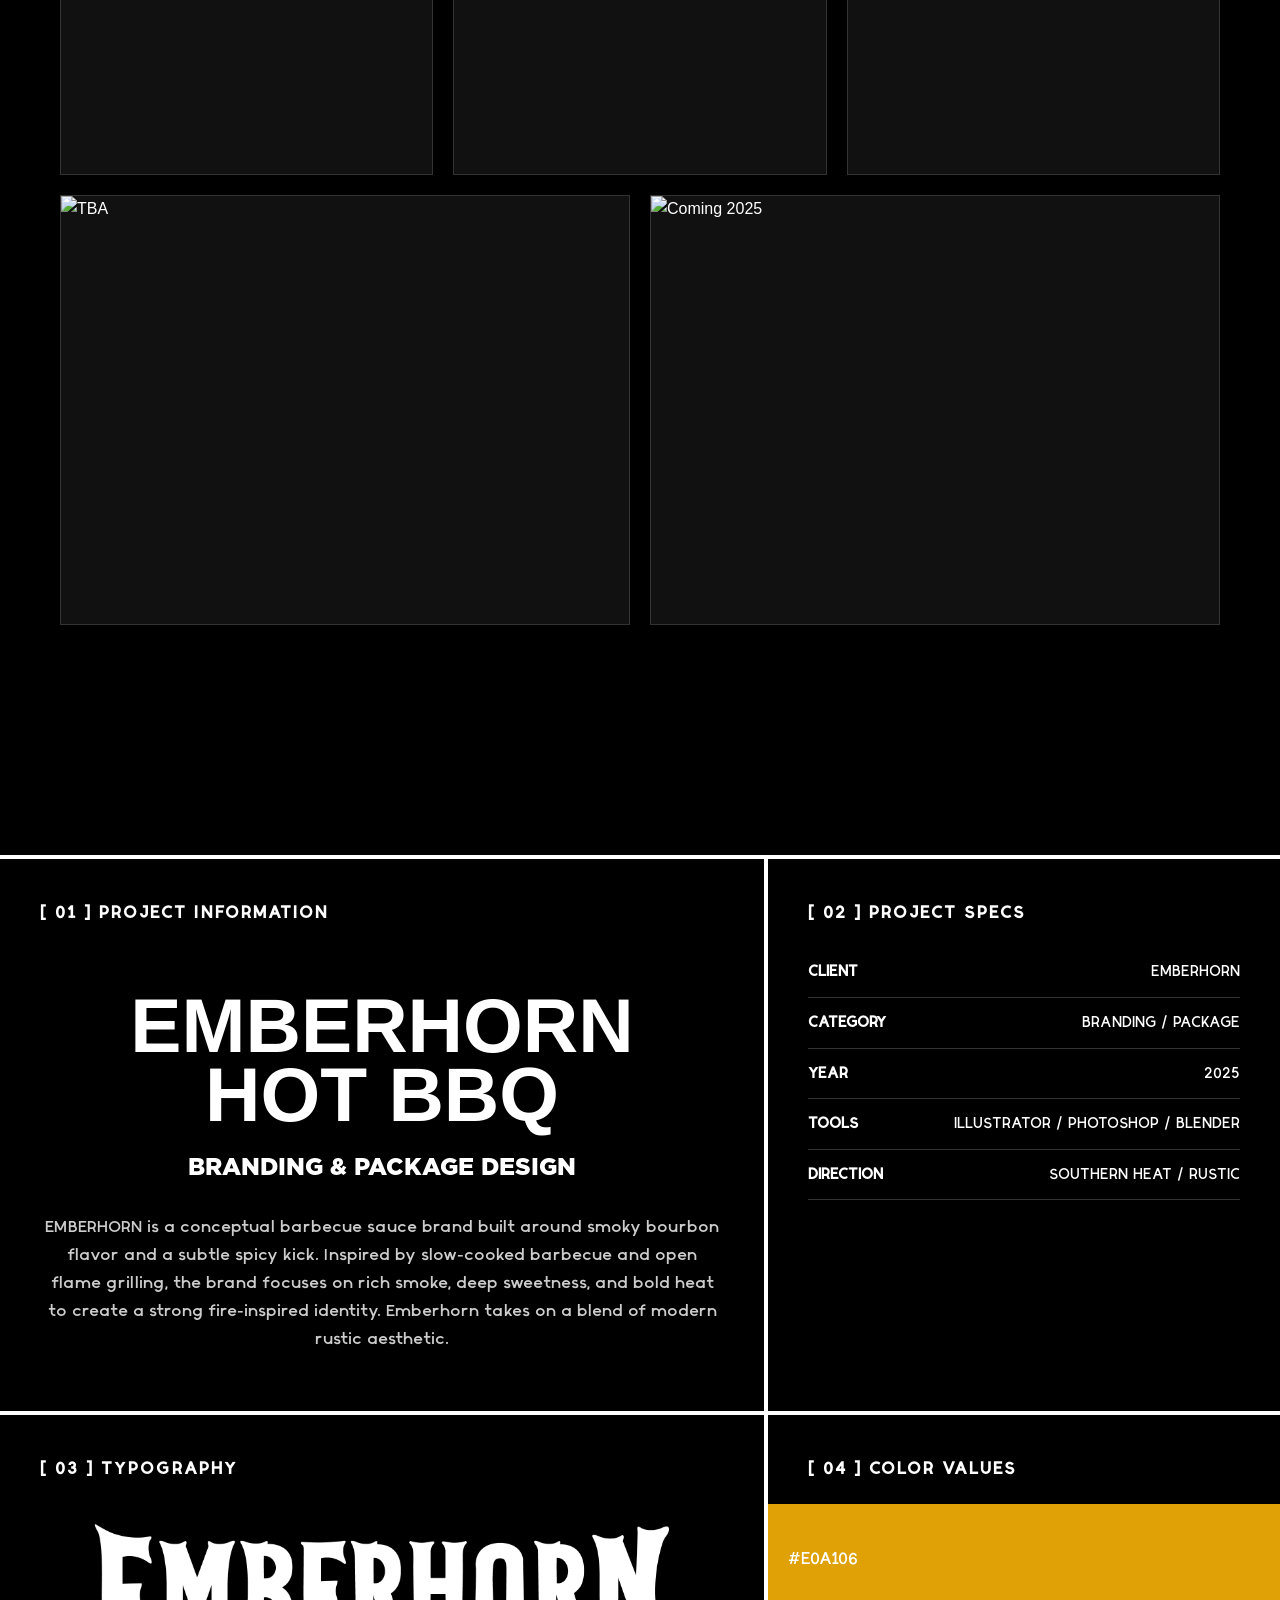
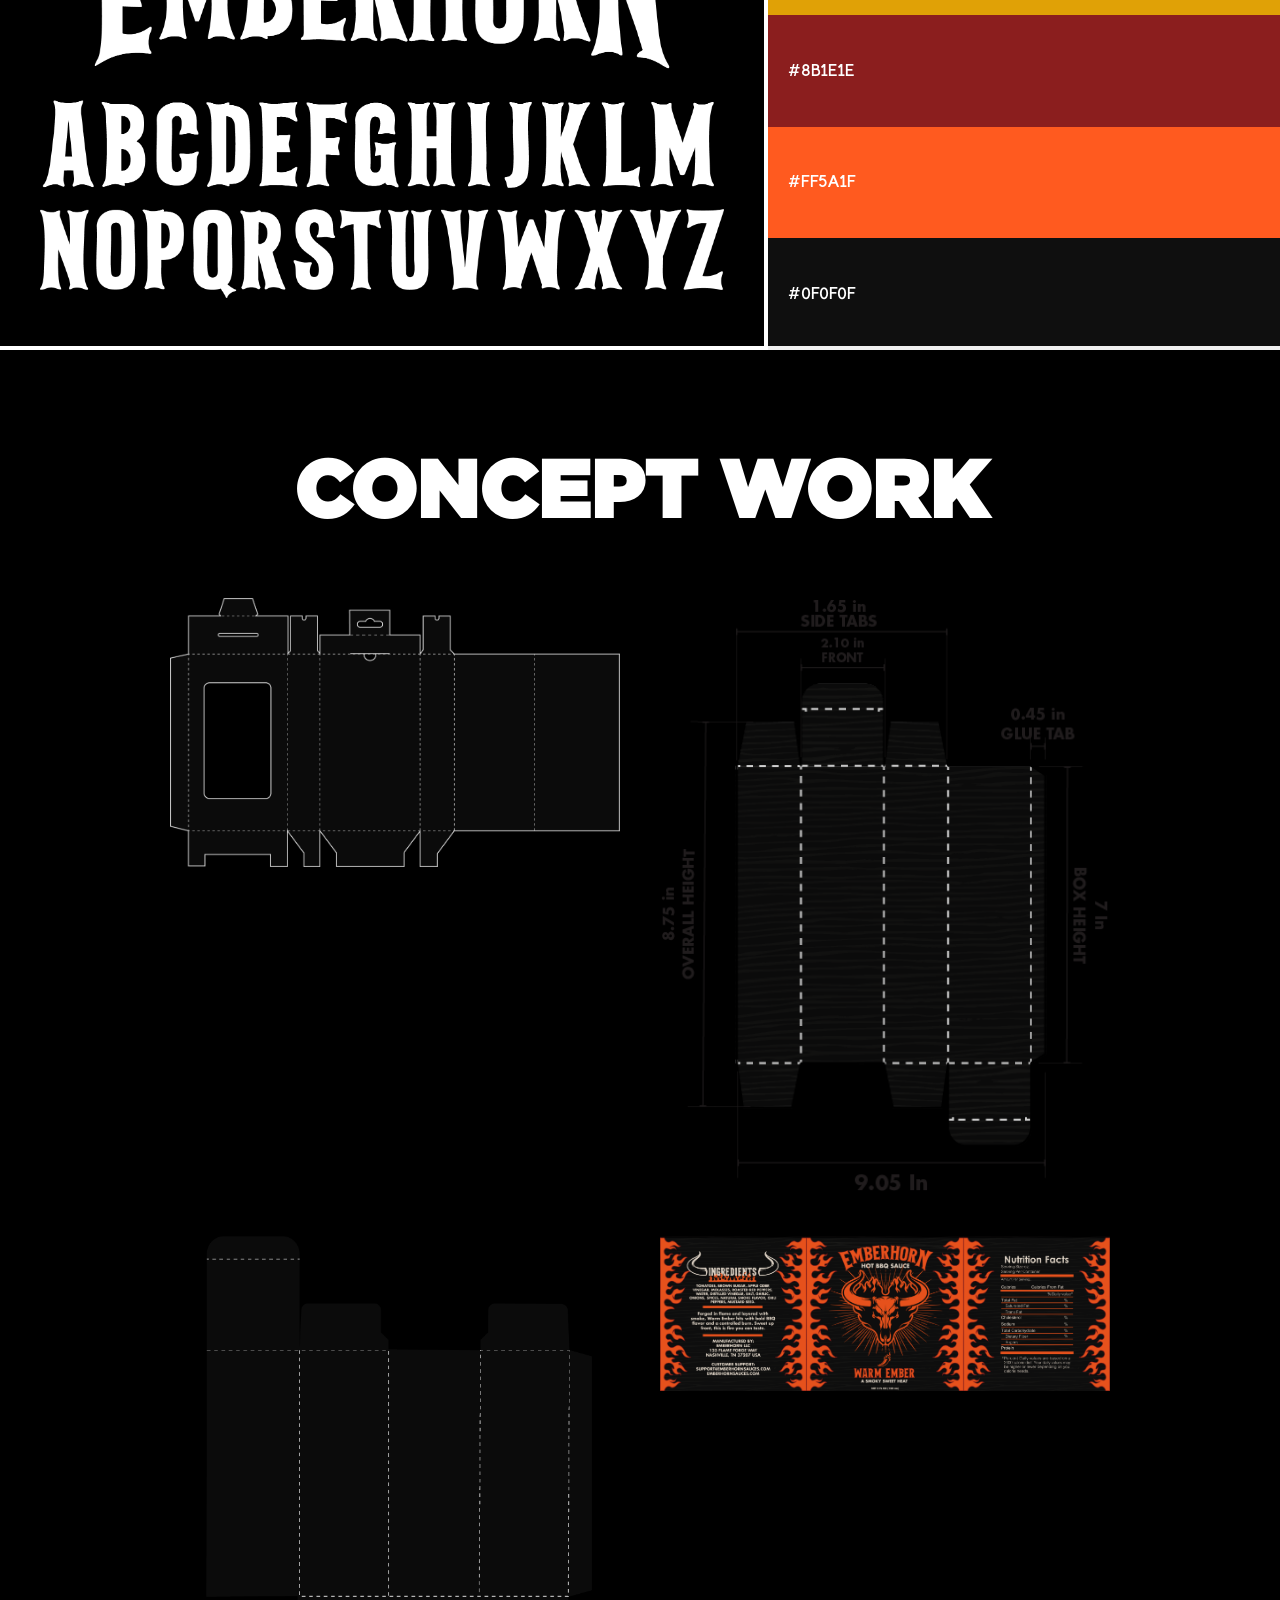
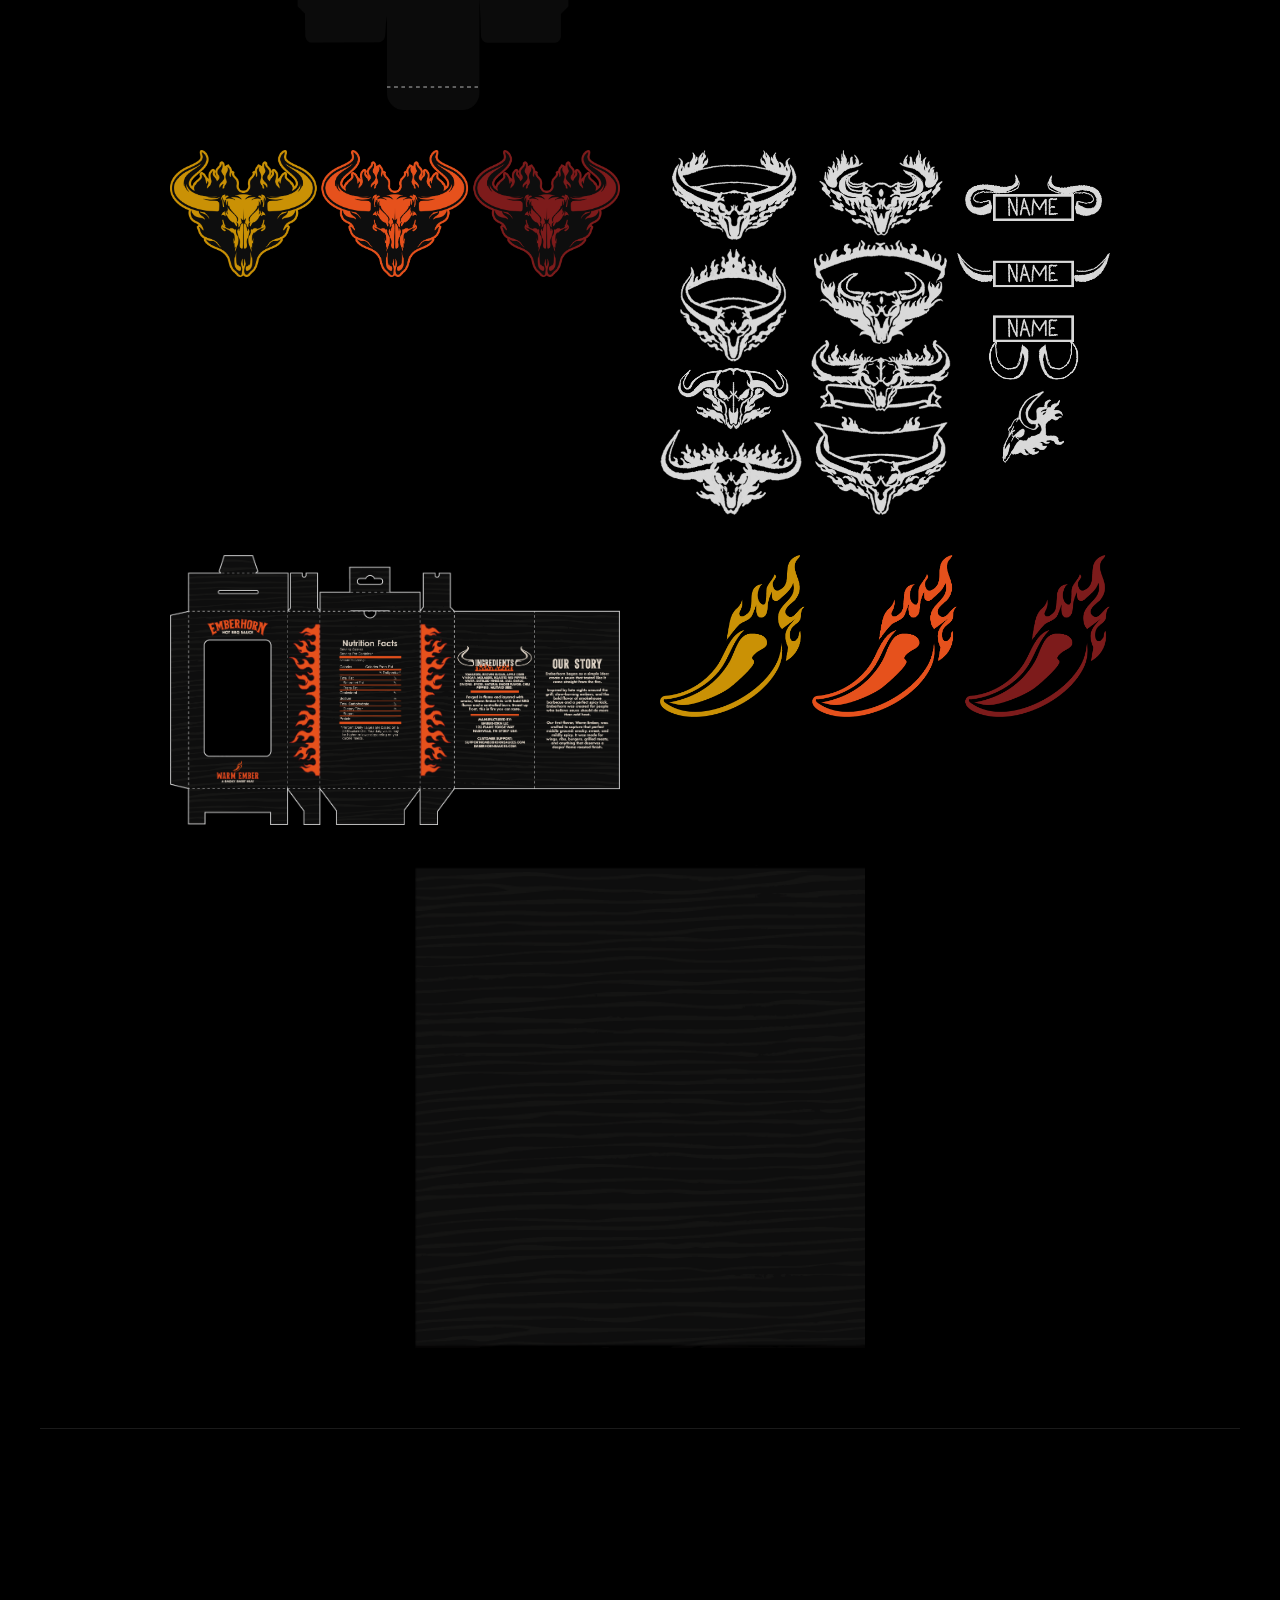
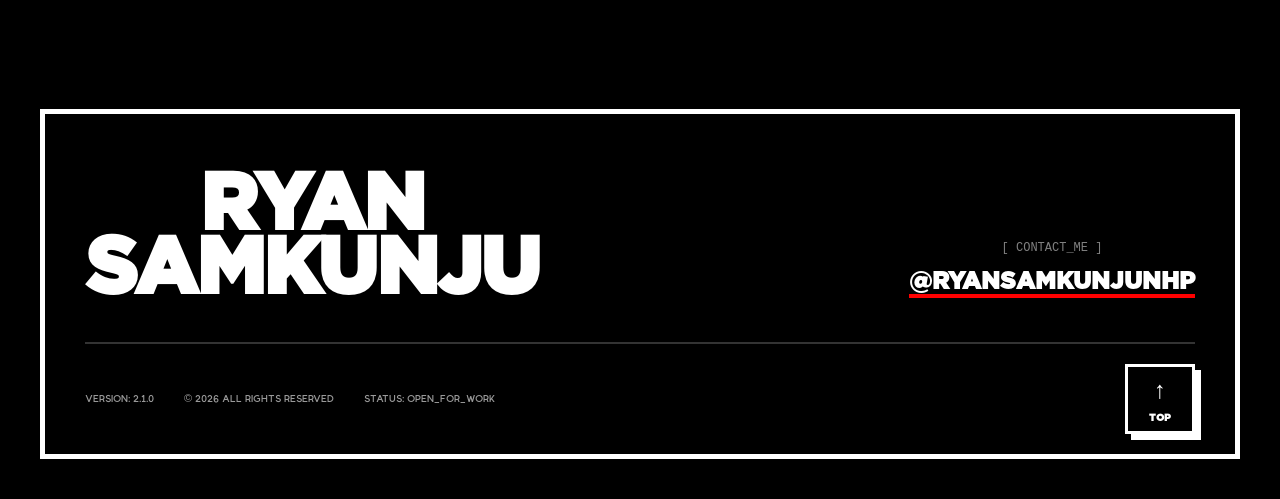
==== commit c97c1e13: "update17" ====
--- a/emberhorn.html
+++ b/emberhorn.html
@@ -52,94 +52,109 @@
     </section>
 
     <!-- 2. Final Showcase Section -->
-     <section class="showcase-section">
-    
+     <section class="ember-showcase-section">
+
     <!-- SECTION 1: HOT SAUCE BOTTLES -->
     <div class="project-header">
-        <h2>The Emberhorn bottle</h2>
-        <p>Warm Ember is a sweet and smoky BBQ sauce with the first spark of heat, introducing the beginning of Emberhorn’s long road to bold, fiery flavor. The bottle was fully modeled, textured, and rendered in Blender 3D to showcase the product’s packaging, material finish, and shelf-ready presentation. </p>
-    </div>
-    <div class="showcase-grid">
-        <div class="grid-item large" onclick="openLightbox(this)">
-            <img src="images/emberthumb.png" class="img-primary" alt="">
-            <img src="images/redtablegray.jpg" class="img-hover" alt="Material View">
-        </div>
-        <div class="grid-item small-top" onclick="openLightbox(this)">
-            <img src="images/emberfront.png" class="img-primary" alt="">
-            <img src="images/emberhorngray.jpg" class="img-hover" alt="Material View">
-        </div>
-        <div class="grid-item tall" onclick="openLightbox(this)">
-            <img src="images/embertable.png" class="img-primary" alt="">
-            <img src="images/emberhorngray2.jpg" class="img-hover" alt="Material View">
-        </div>
-        <div class="grid-item small-bottom" onclick="openLightbox(this)">
-            <img src="images/emberdripp4.jpg" class="img-primary" alt=""> 
-             <img src="images/emberdripgray.jpg" class="img-hover" alt="Material View">
-        </div>
-    </div>
+        <h2>The Emberhorn Bottle</h2>
+        <p>
+            Warm Ember is a sweet and smoky BBQ sauce with the first spark of heat, introducing the beginning of Emberhorn’s long road to bold, fiery flavor. The bottle was fully modeled, textured, and rendered in Blender 3D to showcase the product’s packaging, material finish, and shelf-ready presentation.
+        </p>
+    </div>
+
+    <div class="ember-showcase-grid">
+        <div class="ember-grid-item ember-large" onclick="openLightbox(this)">
+            <img src="images/emberthumb.png" class="img-primary" alt="Emberhorn bottle render">
+            <img src="images/redtablegray.jpg" class="img-hover" alt="Material view">
+        </div>
+
+        <div class="ember-grid-item ember-small-top" onclick="openLightbox(this)">
+            <img src="images/emberfront.png" class="img-primary" alt="Emberhorn front bottle">
+            <img src="images/emberhorngray.jpg" class="img-hover" alt="Material view">
+        </div>
+
+        <div class="ember-grid-item ember-tall" onclick="openLightbox(this)">
+            <img src="images/embertable.png" class="img-primary" alt="Emberhorn table render">
+            <img src="images/emberhorngray2.jpg" class="img-hover" alt="Material view">
+        </div>
+
+        <div class="ember-grid-item ember-small-bottom" onclick="openLightbox(this)">
+            <img src="images/emberdripp4.jpg" class="img-primary" alt="Emberhorn sauce drip render">
+            <img src="images/emberdripgray.jpg" class="img-hover" alt="Material view">
+        </div>
+    </div>
+
 
     <!-- SECTION 2: PACKAGING & DESIGN -->
     <div class="project-header">
         <h2>Packaging & Storytelling</h2>
-        <p>A deep dive into the Emberhorn box design. From the custom typography to the inner panel storytelling, every detail is crafted to provide a premium unboxing experience.</p>
-    </div>
-    <div class="showcase-grid">
-        <div class="grid-item full-width" onclick="openLightbox(this)">
-            <img src="images/emberhornbottlesbox52.png" class="img-primary" alt="">
-            <img src="images/emberboxbottlesgray21.png" class="img-hover" alt="Material View">
-        </div>
-        <div class="grid-item large" onclick="openLightbox(this)">
-            <img src="images/emberbox5.jpg" class="img-primary" alt="">
-            <img src="images/embergraybox2.jpg" class="img-hover" alt="Material View">
-        </div>
-        <div class="grid-item small-top" onclick="openLightbox(this)">
-            <img src="images/emberboxes2.jpg" class="img-primary" alt="">
-            <img src="images/emberboxestestgray.png" class="img-hover" alt="Material View">
-        </div>
-        <div class="grid-item tall" onclick="openLightbox(this)">
-            <img src="images/emberlightbox214.png" class="img-primary" alt="">
-            <img src="images/emberboxsidewaysgray2.jpg" class="img-hover" alt="Material View">
-        </div>
-         <div class="grid-item small-bottom" onclick="openLightbox(this)">
-            <img src="images/emberboxes2.jpg" class="img-primary" alt="">
-            <img src="images/emberboxestestgray.png" class="img-hover" alt="Material View">
-        </div>
-    </div>
-
-  <!-- SECTION 3: UPCOMING RELEASES -->
-<div class="project-header">
-    <h2>Upcoming Flavors</h2>
-    <p>Previewing the future of Emberhorn. New heat levels and unique small-batch infusions are currently in development.</p>
-</div>
-
-<div class="showcase-grid-alt">
-    <!-- 3 LONG LARGE IMAGES -->
-    <div class="grid-item long-large" onclick="openLightbox(this)">
-        <img src="images/placeholder-coming-soon-1.jpg" class="img-primary" alt="Upcoming Heat">
-        <img src="images/placeholder-material-gray.jpg" class="img-hover" alt="Material View">
-    </div>
-
-    <div class="grid-item long-large" onclick="openLightbox(this)">
-        <img src="images/placeholder-coming-soon-2.jpg" class="img-primary" alt="New Batch">
-        <img src="images/placeholder-material-gray.jpg" class="img-hover" alt="Material View">
-    </div>
-
-    <div class="grid-item long-large" onclick="openLightbox(this)">
-        <img src="images/placeholder-coming-soon-3.jpg" class="img-primary" alt="Smoky Infusion">
-        <img src="images/placeholder-material-gray.jpg" class="img-hover" alt="Material View">
-    </div>
-
-    <!-- 2 MEDIUM IMAGES -->
-    <div class="grid-item medium" onclick="openLightbox(this)">
-        <img src="images/placeholder-medium-1.jpg" class="img-primary" alt="TBA">
-        <img src="images/placeholder-material-gray.jpg" class="img-hover" alt="Material View">
-    </div>
-
-    <div class="grid-item medium" onclick="openLightbox(this)">
-        <img src="images/placeholder-medium-2.jpg" class="img-primary" alt="Coming 2025">
-        <img src="images/placeholder-material-gray.jpg" class="img-hover" alt="Material View">
-    </div>
-</div>
+        <p>
+            A deep dive into the Emberhorn box design. From the custom typography to the inner panel storytelling, every detail is crafted to provide a premium unboxing experience.
+        </p>
+    </div>
+
+    <div class="ember-showcase-grid">
+        <div class="ember-grid-item ember-full" onclick="openLightbox(this)">
+            <img src="images/emberhornbottlesbox52.png" class="img-primary" alt="Emberhorn box dieline">
+            <img src="images/emberboxbottlesgray21.png" class="img-hover" alt="Material view">
+        </div>
+
+        <div class="ember-grid-item ember-large" onclick="openLightbox(this)">
+            <img src="images/emberbox5.jpg" class="img-primary" alt="Emberhorn box open render">
+            <img src="images/embergraybox2.jpg" class="img-hover" alt="Material view">
+        </div>
+
+        <div class="ember-grid-item ember-small-top" onclick="openLightbox(this)">
+            <img src="images/emberboxes2.jpg" class="img-primary" alt="Emberhorn box mockup">
+            <img src="images/emberboxestestgray.png" class="img-hover" alt="Material view">
+        </div>
+
+        <div class="ember-grid-item ember-tall" onclick="openLightbox(this)">
+            <img src="images/emberlightbox214.png" class="img-primary" alt="Emberhorn lightbox render">
+            <img src="images/emberboxsidewaysgray2.jpg" class="img-hover" alt="Material view">
+        </div>
+
+        <div class="ember-grid-item ember-small-bottom" onclick="openLightbox(this)">
+            <img src="images/emberboxes2.jpg" class="img-primary" alt="Emberhorn packaging render">
+            <img src="images/emberboxestestgray.png" class="img-hover" alt="Material view">
+        </div>
+    </div>
+
+
+    <!-- SECTION 3: UPCOMING RELEASES -->
+    <div class="project-header">
+        <h2>Upcoming Flavors</h2>
+        <p>
+            Previewing the future of Emberhorn. New heat levels and unique small-batch infusions are currently in development.
+        </p>
+    </div>
+
+    <div class="ember-showcase-alt">
+        <div class="ember-grid-item ember-long" onclick="openLightbox(this)">
+            <img src="images/placeholder-coming-soon-1.jpg" class="img-primary" alt="Upcoming Heat">
+            <img src="images/placeholder-material-gray.jpg" class="img-hover" alt="Material view">
+        </div>
+
+        <div class="ember-grid-item ember-long" onclick="openLightbox(this)">
+            <img src="images/placeholder-coming-soon-2.jpg" class="img-primary" alt="New Batch">
+            <img src="images/placeholder-material-gray.jpg" class="img-hover" alt="Material view">
+        </div>
+
+        <div class="ember-grid-item ember-long" onclick="openLightbox(this)">
+            <img src="images/placeholder-coming-soon-3.jpg" class="img-primary" alt="Smoky Infusion">
+            <img src="images/placeholder-material-gray.jpg" class="img-hover" alt="Material view">
+        </div>
+
+        <div class="ember-grid-item ember-medium" onclick="openLightbox(this)">
+            <img src="images/placeholder-medium-1.jpg" class="img-primary" alt="TBA">
+            <img src="images/placeholder-material-gray.jpg" class="img-hover" alt="Material view">
+        </div>
+
+        <div class="ember-grid-item ember-medium" onclick="openLightbox(this)">
+            <img src="images/placeholder-medium-2.jpg" class="img-primary" alt="Coming 2025">
+            <img src="images/placeholder-material-gray.jpg" class="img-hover" alt="Material view">
+        </div>
+    </div>
 
 </section>
     <!-- 3. Info Section -->
--- a/style.css
+++ b/style.css
@@ -171,8 +171,6 @@
   margin: 0;
   padding: 0 20px;
   list-style: none;
-  border-top: 8px solid #fff; /* White borders for dark theme */
-  border-bottom: 8px solid #fff;
 }
 
 nav ul li { margin: 0 40px; }
@@ -209,12 +207,54 @@
   opacity: 1;
   animation: triangleShake 0.25s infinite;
 }
-
+.logo {
+  flex: 0 0 auto;
+  display: flex;
+  align-items: center;
+  justify-content: center;
+  z-index: 20;
+}
+
+.logo a {
+  display: flex;
+  align-items: center;
+  justify-content: center;
+}
 .logo img {
   display: block;
-  height: 180px;
-}
-
+  width: 120px;
+  height: auto;
+  max-width: none;
+  object-fit: contain;
+  flex-shrink: 0;
+}
+@media (max-width: 768px) {
+  nav {
+    height: 120px;
+    max-width: 100%;
+    padding: 0 10px;
+  }
+
+  nav ul {
+    height: 55px;
+    padding: 0 10px;
+  }
+
+  nav ul li {
+    margin: 0 12px;
+  }
+
+  nav ul li a {
+    font-size: 13px;
+    padding-top: 6px;
+  }
+
+  .logo img {
+    width: 80px;
+    height: auto;
+    max-width: none;
+  }
+}
 @keyframes triangleShake {
   0% { transform: translateX(-50%) rotate(0deg); }
   25% { transform: translateX(-48%) rotate(2deg); }
@@ -294,20 +334,102 @@
     width: 100%;
     display: flex;
     justify-content: center; /* Centers the whole frame on the page */
-    padding: 60px 0;
+     padding: 60px 5%;
 }
 
 .hero-container {
-    width: 90%; /* Adjust width as needed */
     max-width: 1200px;
     margin: 0 auto;
-    border: 4px solid #ffffff;
+    border: 2px solid #ffffff;
+    position: relative;
+    padding: 100px 60px; /* Increased padding for better spacing */
+    text-align: center;
     display: flex;
-    align-items: center; /* Vertically centers the content */
-    padding: 80px 0; /* Vertical padding only */
-    position: relative;
-}
-
+    flex-direction: column;
+    align-items: center;
+}
+.hero-socials-inner {
+    position: absolute;
+    top: 30px;
+    right: 40px;
+    display: flex;
+    gap: 15px;
+}
+.hero-socials-inner a {
+    color: #fff;
+    font-size: 1.2rem;
+    opacity: 0.7;
+    transition: opacity 0.3s;
+}
+
+.hero-socials-inner a:hover { opacity: 1; }
+
+.hero-name {
+    font-family: 'GothamBlack', sans-serif;
+    font-size: 5rem;
+    margin: 0;
+    line-height: 1;
+}
+
+.hero-title {
+    font-family: 'GothamBlack', sans-serif;
+    font-size: 2rem;
+    margin-top: 10px;
+    letter-spacing: 2px;
+}
+
+/* The Horizontal Line */
+.hero-line {
+    width: 100px;
+    height: 2px;
+    background-color: #ffffff;
+    margin: 40px auto;
+}
+
+.hero-bio {
+    max-width: 800px;
+    font-size: 1.1rem;
+    line-height: 1.6;
+    margin: 0 auto;
+}
+
+/* --- FIX FOR STRETCHING IMAGES --- */
+.image-container img {
+    width: 100%;
+    height: 100%;
+    /* This prevents stretching by cropping the image to fit its container */
+    object-fit: cover; 
+    display: block;
+}
+
+/* --- MOBILE RESPONSIVE FIXES --- */
+@media (max-width: 768px) {
+    .hero-container {
+        padding: 80px 20px 40px 20px;
+    }
+
+    /* CENTER SOCIALS ON MOBILE */
+    .hero-socials-inner {
+        position: relative; /* Remove absolute positioning */
+        top: 0;
+        right: 0;
+        justify-content: center; /* Center horizontally */
+        margin-bottom: 40px; /* Space between socials and name */
+        width: 100%;
+    }
+
+    .hero-name {
+        font-size: 2.8rem;
+    }
+
+    .hero-title {
+        font-size: 1.4rem;
+    }
+
+    .hero-bio {
+        font-size: 1rem;
+    }
+}
 /* LEFT SIDE - Forced to exactly 50% width */
 .hero-left {
     flex: 1; 
@@ -1606,28 +1728,25 @@
 }
 
 .showcase-grid {
-  display: grid;
-  grid-template-columns: 2fr 1fr 1fr;
-  grid-auto-rows: minmax(150px, auto);
-  gap: 15px;
-  max-width: 1200px;
-  margin: 0 auto;
-  padding: 20px;
+    display: grid;
+    grid-template-columns: repeat(3, 1fr); /* 3 equal columns */
+    grid-auto-rows: 300px; /* Base height for all rows */
+    gap: 15px;
+    max-width: 1200px;
+    margin: 40px auto;
 }
 
 .grid-item {
-  position: relative;
-  overflow: hidden;
-  border: 1px solid #333;
-  cursor: pointer;
-}
-
-.grid-item img,
-.img-primary {
-  display: block;
-  width: 100%;
-  height: 100%;
-  object-fit: cover;
+    position: relative;
+    overflow: hidden;
+    border: 1px solid #333;
+}
+
+.grid-item img {
+    width: 100%;
+    height: 100%;
+    object-fit: cover; /* Ensures images fill the boxes without stretching */
+    display: block;
 }
 
 .img-primary {
@@ -1652,12 +1771,383 @@
 .grid-item:hover .img-primary {
   transform: scale(1.05);
 }
-
-.grid-item.large { grid-column: 1 / 2; grid-row: span 2; }
-.grid-item.small-top { grid-column: 2 / 3; }
-.grid-item.small-bottom { grid-column: 2 / 3; }
-.grid-item.tall { grid-column: 3 / 4; grid-row: span 2; }
-.grid-item.full-width { grid-column: 1 / 4; height: 400px; margin: 10px 0; }
+/* 1. The Big Feature (Top Left) */
+.grid-item.large { 
+    grid-column: span 2; 
+    grid-row: span 2; 
+}
+
+/* 2. The Tall Sidepiece (Top Right) */
+.grid-item.tall { 
+    grid-column: span 1; 
+    grid-row: span 2; 
+}
+
+/* 3. The Full Width Banner (Middle) */
+.grid-item.full-width { 
+    grid-column: span 3; 
+    height: 400px; /* Slightly taller for impact */
+}
+
+/* 4, 5, 6. The Three Squares (Bottom Row 1) */
+.grid-item.square {
+    grid-column: span 1;
+}
+
+/* 7. The Wide Piece (Bottom Row 2 Left) */
+.grid-item.wide {
+    grid-column: span 2;
+}
+
+/* 8. The Final Square (Bottom Row 2 Right) */
+/* (This uses the standard grid-item default) */
+
+@media (max-width: 768px) {
+    .showcase-grid { grid-template-columns: 1fr; grid-auto-rows: auto; }
+    .grid-item.large, .grid-item.tall, .grid-item.full-width, .grid-item.wide {
+        grid-column: span 1;
+        grid-row: span 1;
+        aspect-ratio: 1/1;
+    }
+}
+/* =========================================================
+   GOOEY PROJECT SHOWCASE GRID
+========================================================= */
+
+.gooey-showcase-grid {
+    display: grid;
+    grid-template-columns: repeat(3, minmax(0, 1fr));
+    gap: 15px;
+    max-width: 1200px;
+    margin: 40px auto 70px;
+    padding: 0 20px;
+}
+
+.gooey-grid-item {
+    position: relative;
+    overflow: hidden;
+    border: 1px solid #333;
+    background: #111;
+    cursor: pointer;
+}
+
+.gooey-grid-item img {
+    width: 100%;
+    height: 100%;
+    object-fit: cover;
+    display: block;
+}
+
+/* Top large horizontal image */
+.gooey-feature {
+    grid-column: span 2;
+    aspect-ratio: 16 / 9;
+}
+
+/* Vertical image beside feature */
+.gooey-portrait {
+    grid-column: span 1;
+    aspect-ratio: 8 / 9;
+}
+
+/* Full-width banner image */
+.gooey-banner {
+    grid-column: span 3;
+    aspect-ratio: 16 / 5;
+}
+
+/* Standard 3-column item */
+.gooey-square {
+    grid-column: span 1;
+    aspect-ratio: 4 / 3;
+}
+
+/* Wide bottom image */
+.gooey-wide {
+    grid-column: span 2;
+    aspect-ratio: 16 / 6;
+}
+
+/* Hover effect */
+.gooey-grid-item .img-primary {
+    transition: transform 0.5s ease;
+}
+
+.gooey-grid-item:hover .img-primary {
+    transform: scale(1.05);
+}
+
+
+/* =========================================================
+   GOOEY ALT CONCEPT GRID
+========================================================= */
+
+.gooey-showcase-alt {
+    display: grid;
+    grid-template-columns: repeat(6, minmax(0, 1fr));
+    gap: 20px;
+    max-width: 1200px;
+    margin: 40px auto 70px;
+    padding: 0 20px;
+}
+
+.gooey-long {
+    grid-column: span 2;
+    aspect-ratio: 2 / 3;
+}
+
+.gooey-medium {
+    grid-column: span 3;
+    aspect-ratio: 16 / 10;
+}
+
+
+/* =========================================================
+   GOOEY SHOWCASE RESPONSIVE
+========================================================= */
+
+@media (max-width: 900px) {
+    .gooey-showcase-grid,
+    .gooey-showcase-alt {
+        grid-template-columns: repeat(2, minmax(0, 1fr));
+    }
+
+    .gooey-feature,
+    .gooey-portrait,
+    .gooey-banner,
+    .gooey-square,
+    .gooey-wide,
+    .gooey-long,
+    .gooey-medium {
+        grid-column: span 1;
+        aspect-ratio: 4 / 3;
+    }
+}
+
+@media (max-width: 600px) {
+    .gooey-showcase-grid,
+    .gooey-showcase-alt {
+        grid-template-columns: 1fr;
+        padding: 0 20px;
+    }
+
+    .gooey-feature,
+    .gooey-portrait,
+    .gooey-banner,
+    .gooey-square,
+    .gooey-wide,
+    .gooey-long,
+    .gooey-medium {
+        grid-column: span 1;
+        aspect-ratio: 16 / 9;
+    }
+}
+/* =========================================================
+   EMBERHORN PROJECT SHOWCASE
+========================================================= */
+
+.ember-showcase-section {
+    position: relative;
+    z-index: 1;
+    padding-bottom: 100px;
+}
+
+/* Main Emberhorn mosaic grid */
+.ember-showcase-grid {
+    display: grid;
+    grid-template-columns: 2fr 1fr 1fr;
+    grid-auto-rows: clamp(170px, 18vw, 260px);
+    gap: 15px;
+    max-width: 1200px;
+    margin: 40px auto 80px;
+    padding: 0 20px;
+}
+
+/* Base Emberhorn image item */
+.ember-grid-item {
+    position: relative;
+    overflow: hidden;
+    border: 1px solid #333;
+    background: #111;
+    cursor: pointer;
+    min-width: 0;
+}
+
+/* Image fill */
+.ember-grid-item img {
+    width: 100%;
+    height: 100%;
+    object-fit: cover;
+    display: block;
+}
+
+/* Hover image system */
+.ember-grid-item .img-primary {
+    transition: transform 0.5s ease;
+}
+
+.ember-grid-item .img-hover {
+    position: absolute;
+    inset: 0;
+    width: 100%;
+    height: 100%;
+    object-fit: cover;
+    opacity: 0;
+    pointer-events: none;
+    transition: opacity 0.4s ease;
+}
+
+.ember-grid-item:hover .img-primary {
+    transform: scale(1.05);
+}
+
+.ember-grid-item:hover .img-hover {
+    opacity: 1;
+}
+
+
+/* =========================================================
+   EMBERHORN MOSAIC ITEM SIZES
+========================================================= */
+
+/* Large left feature image */
+.ember-large {
+    grid-column: 1 / 2;
+    grid-row: span 2;
+}
+
+/* Small top middle image */
+.ember-small-top {
+    grid-column: 2 / 3;
+    grid-row: span 1;
+}
+
+/* Small bottom middle image */
+.ember-small-bottom {
+    grid-column: 2 / 3;
+    grid-row: span 1;
+}
+
+/* Tall right-side image */
+.ember-tall {
+    grid-column: 3 / 4;
+    grid-row: span 2;
+}
+
+/* Full-width banner image */
+.ember-full {
+    grid-column: 1 / -1;
+    grid-row: span 2;
+}
+
+/* Standard square card */
+.ember-square {
+    grid-column: span 1;
+    grid-row: span 1;
+}
+
+/* Wide image */
+.ember-wide {
+    grid-column: span 2;
+    grid-row: span 1;
+}
+
+
+/* =========================================================
+   EMBERHORN ALT / UPCOMING GRID
+========================================================= */
+
+.ember-showcase-alt {
+    display: grid;
+    grid-template-columns: repeat(6, minmax(0, 1fr));
+    grid-auto-rows: clamp(120px, 16vw, 220px);
+    gap: 20px;
+    max-width: 1200px;
+    margin: 40px auto 80px;
+    padding: 0 20px;
+}
+
+.ember-long {
+    grid-column: span 2;
+    grid-row: span 3;
+}
+
+.ember-medium {
+    grid-column: span 3;
+    grid-row: span 2;
+}
+
+
+/* =========================================================
+   EMBERHORN RESPONSIVE
+========================================================= */
+
+@media (max-width: 900px) {
+    .ember-showcase-grid {
+        grid-template-columns: repeat(2, minmax(0, 1fr));
+        grid-auto-rows: clamp(180px, 28vw, 260px);
+    }
+
+    .ember-large,
+    .ember-small-top,
+    .ember-small-bottom,
+    .ember-tall,
+    .ember-full,
+    .ember-square,
+    .ember-wide {
+        grid-column: span 1;
+        grid-row: span 1;
+    }
+
+    .ember-full,
+    .ember-large,
+    .ember-tall {
+        grid-column: span 2;
+        grid-row: span 1;
+    }
+
+    .ember-showcase-alt {
+        grid-template-columns: repeat(2, minmax(0, 1fr));
+        grid-auto-rows: clamp(180px, 28vw, 260px);
+    }
+
+    .ember-long,
+    .ember-medium {
+        grid-column: span 1;
+        grid-row: span 1;
+    }
+}
+
+@media (max-width: 600px) {
+    .ember-showcase-grid,
+    .ember-showcase-alt {
+        grid-template-columns: 1fr;
+        grid-auto-rows: auto;
+        padding: 0 20px;
+    }
+
+    .ember-large,
+    .ember-small-top,
+    .ember-small-bottom,
+    .ember-tall,
+    .ember-full,
+    .ember-square,
+    .ember-wide,
+    .ember-long,
+    .ember-medium {
+        grid-column: span 1;
+        grid-row: span 1;
+        aspect-ratio: 16 / 9;
+    }
+}
+
+
+
+
+
+
+
+
 
 .showcase-grid.velocyte-grid {
   grid-template-columns: repeat(4, 1fr) !important;
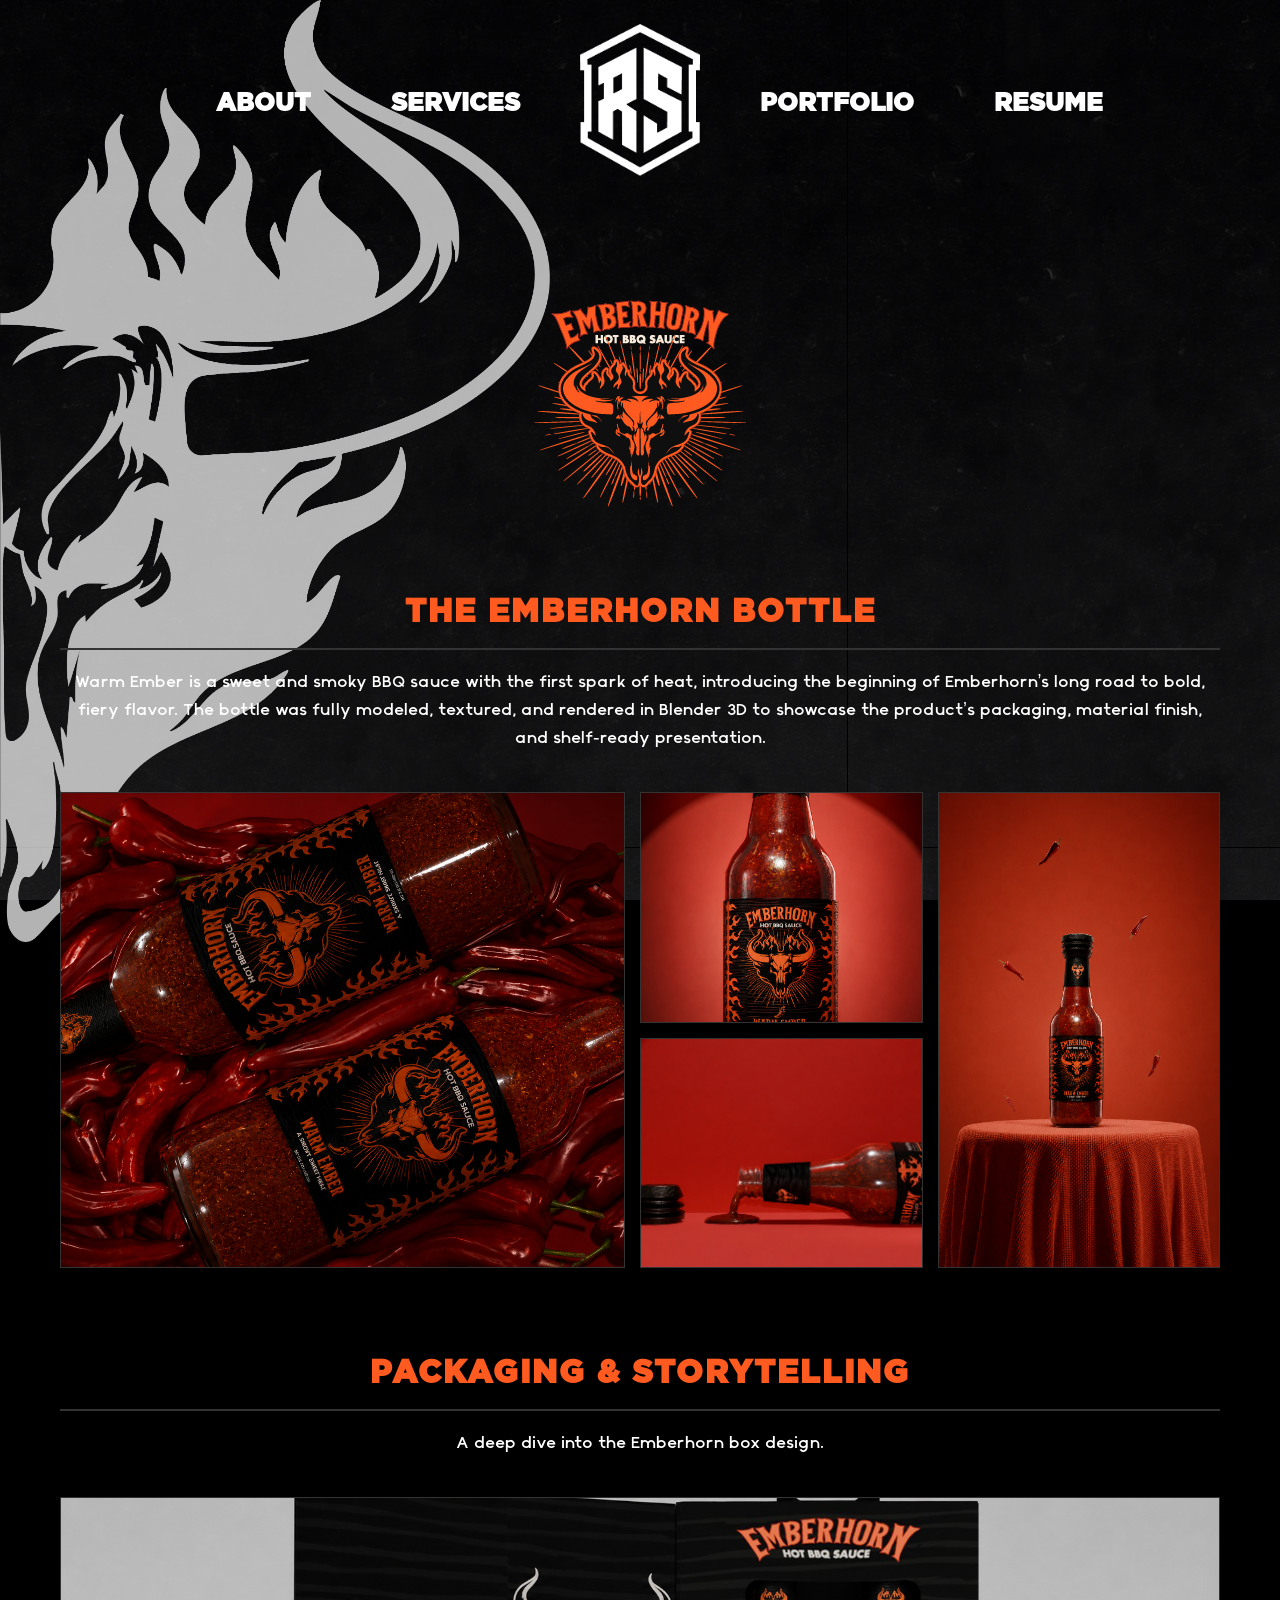
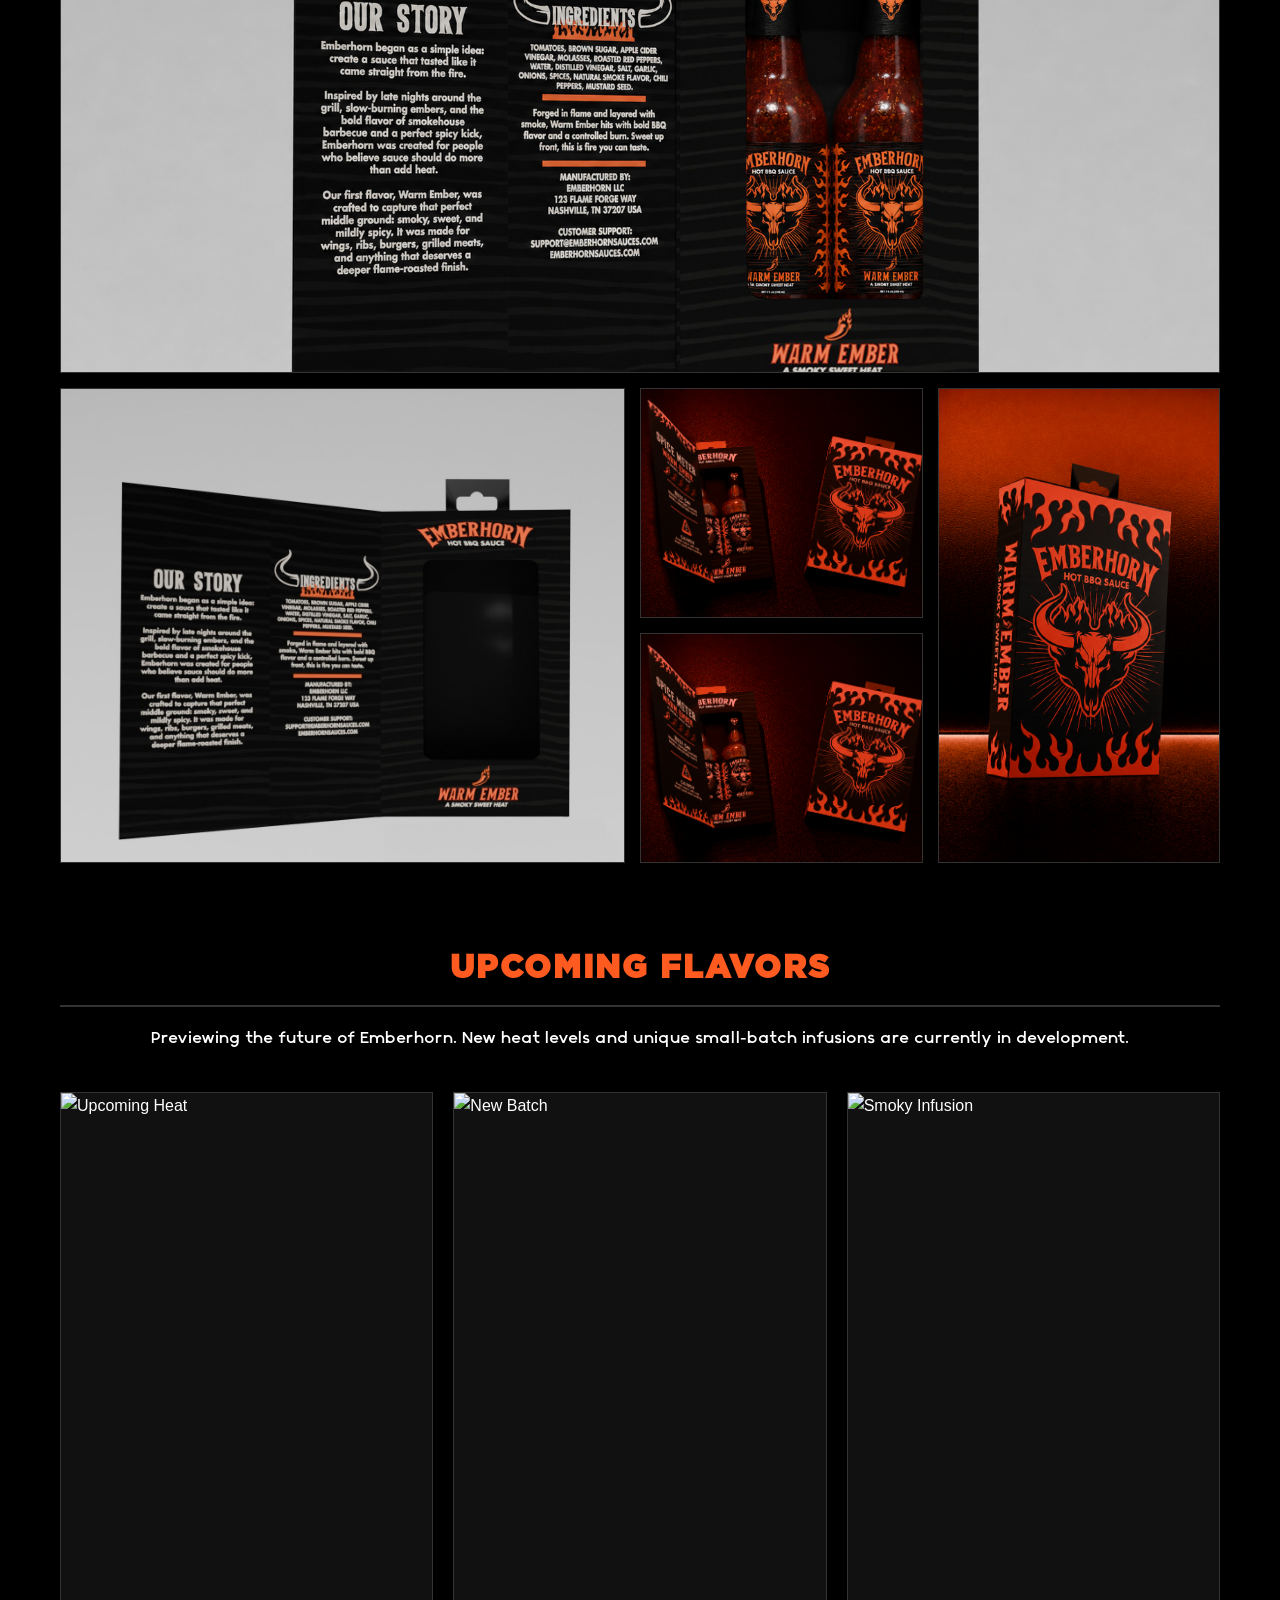
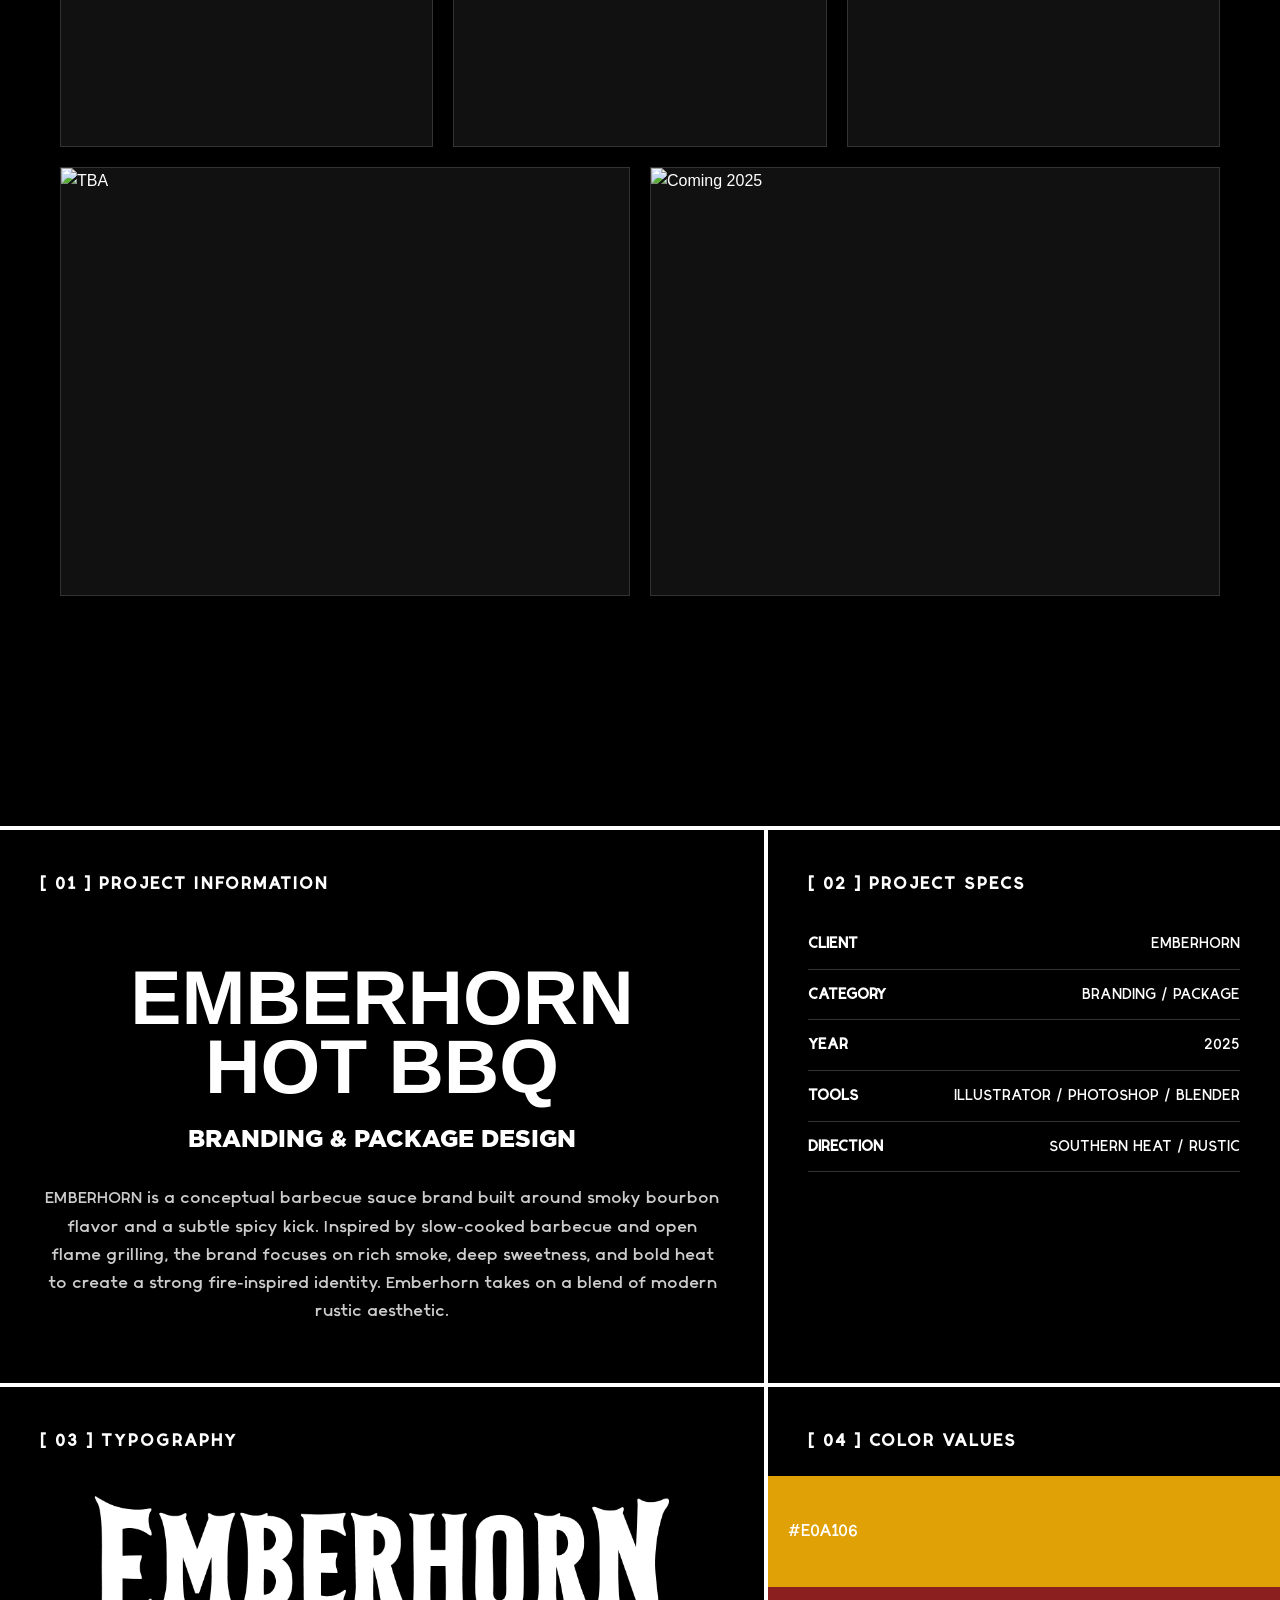
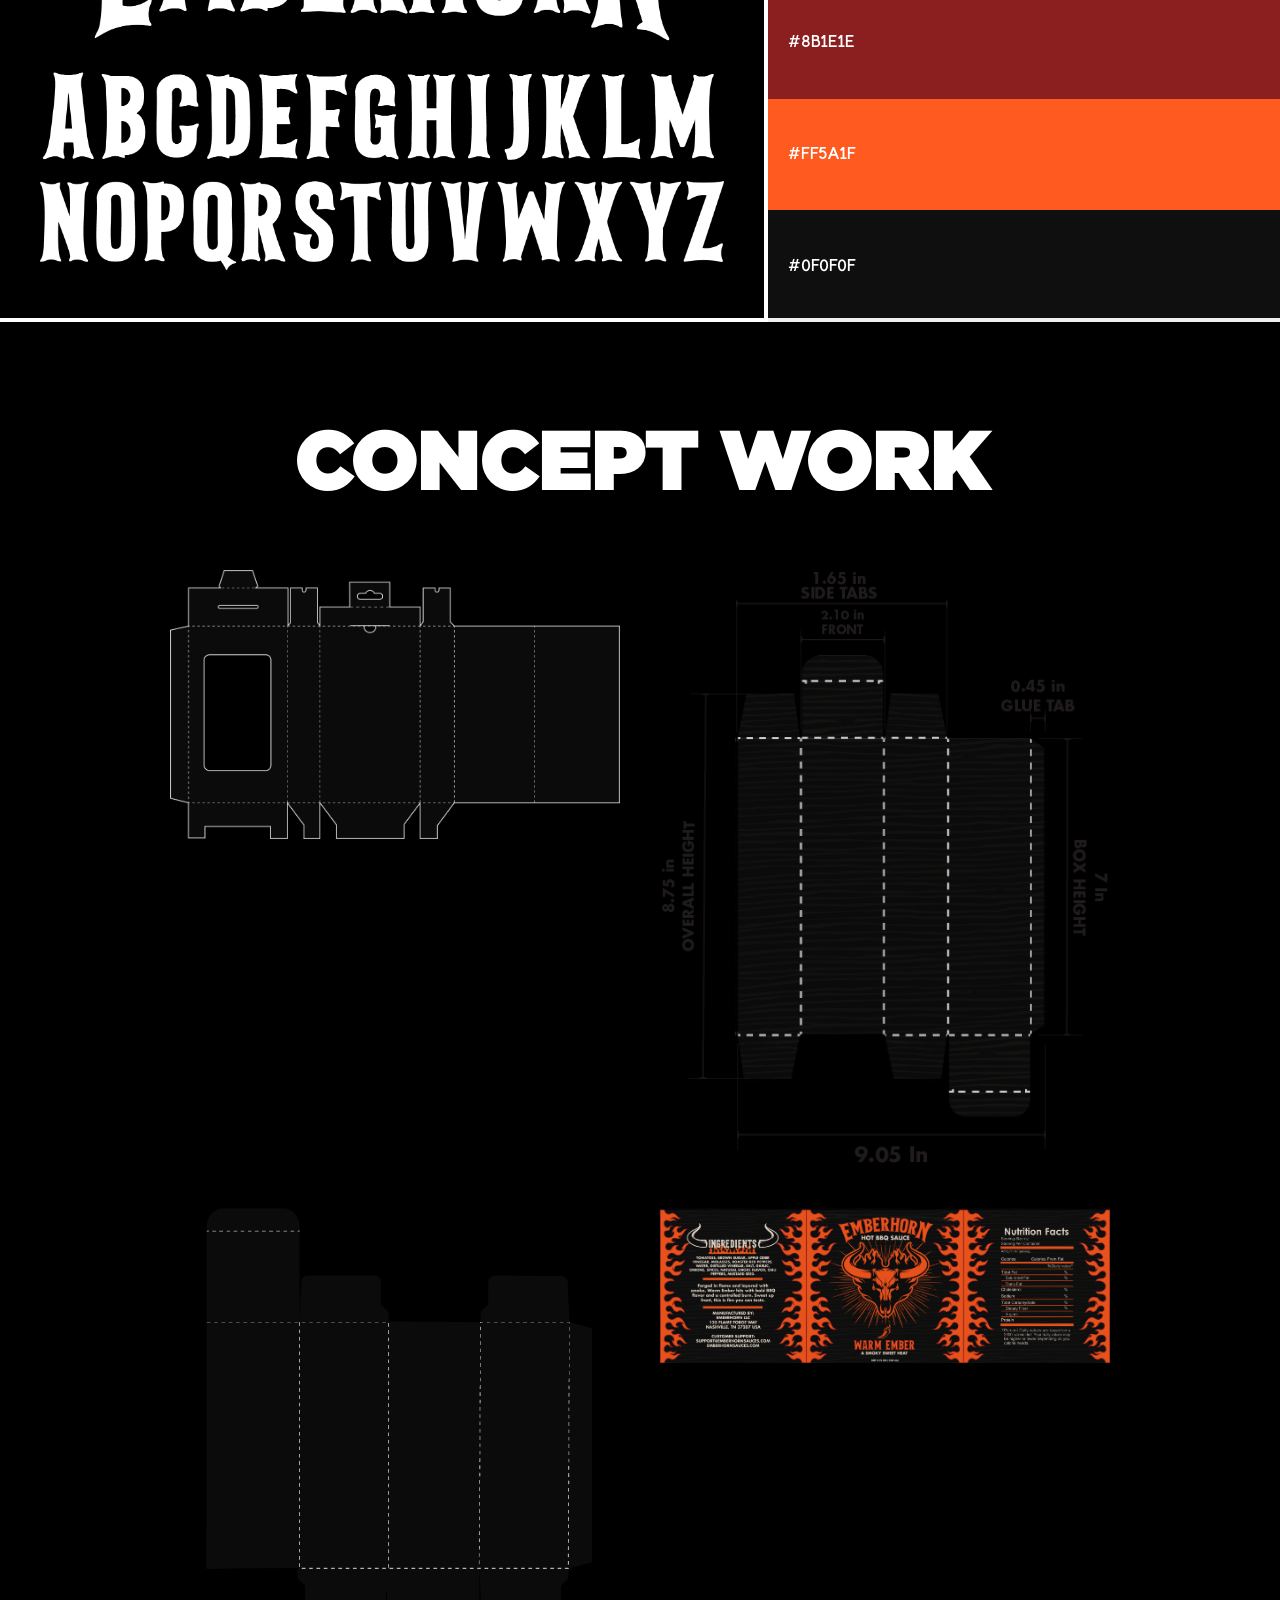
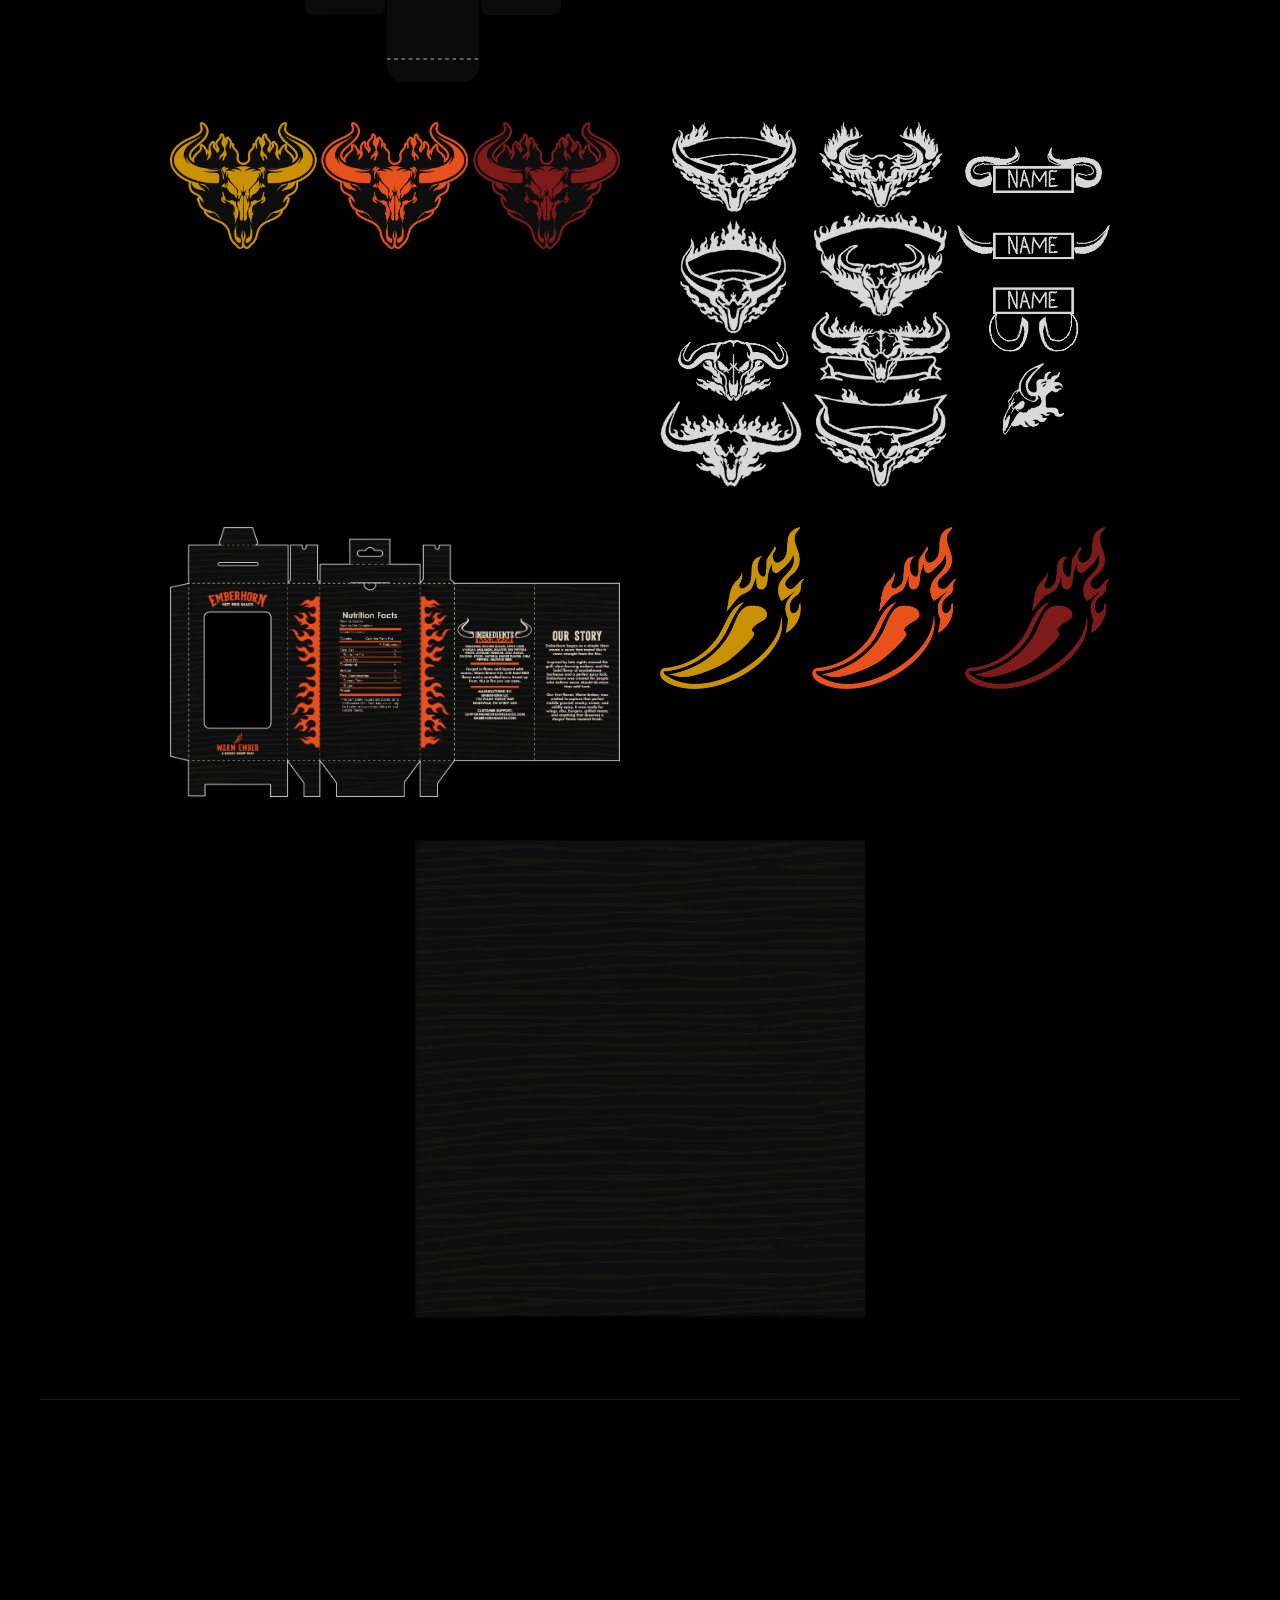
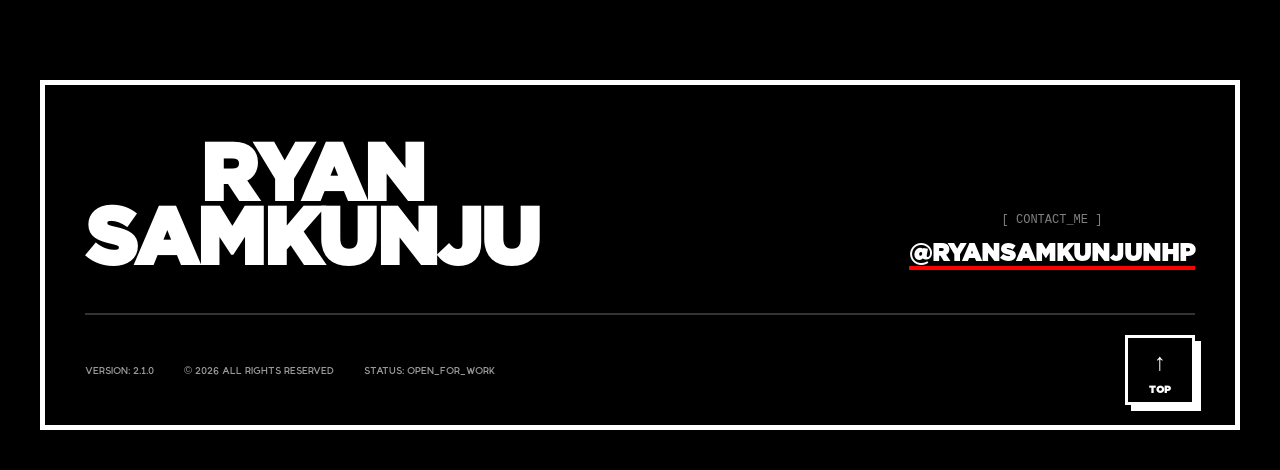
==== commit 17451c55: "update19" ====
--- a/emberhorn.html
+++ b/emberhorn.html
@@ -3,22 +3,33 @@
 <head>
     <meta charset="UTF-8">
     <meta name="viewport" content="width=device-width, initial-scale=1.0">
-    <title>Portfolio</title>
+    <title>Portfolio | Ryan Sam</title>
     <link rel="stylesheet" href="style.css">
+    <!-- Scripts -->
     <script src="script.js" defer></script>
-	<script src="filter.js" defer></script>
-	<script src="scroll.js" defer></script>
-	<script src="name.js" defer></script>
-	<script src="transition.js" defer></script>
-    <script src="gallery-slider.js"></script>
+    <script src="filter.js" defer></script>
+    <script src="scroll.js" defer></script>
+    <script src="name.js" defer></script>
+    <script src="transition.js" defer></script>
+    <script src="lightbox.js" defer></script>
+    <!-- Google tag (gtag.js) -->
+<script async src="https://www.googletagmanager.com/gtag/js?id=G-31W8MHHCCV"></script>
 <script>
-function toggleAdobe() {
-  document.getElementById("adobe-tools").classList.toggle("open");
-}
+  window.dataLayer = window.dataLayer || [];
+  function gtag(){dataLayer.push(arguments);}
+  gtag('js', new Date());
+
+  gtag('config', 'G-31W8MHHCCV');
 </script>
+    <script>
+        function toggleAdobe() {
+            document.getElementById("adobe-tools").classList.toggle("open");
+        }
+    </script>
+    
+    <!-- Icons and Fonts -->
     <link rel="stylesheet" href="https://cdnjs.cloudflare.com/ajax/libs/font-awesome/6.0.0/css/all.min.css">
-
-    <link href="https://fonts.googleapis.com/css?family=Open+Sans" rel="stylesheet">
+    <link href="https://fonts.googleapis.com/css?family=Open+Sans:400,700,800&display=swap" rel="stylesheet">
 </head>
 <body>
 	<nav>
@@ -62,63 +73,61 @@
         </p>
     </div>
 
-    <div class="ember-showcase-grid">
-        <div class="ember-grid-item ember-large" onclick="openLightbox(this)">
-            <img src="images/emberthumb.png" class="img-primary" alt="Emberhorn bottle render">
-            <img src="images/redtablegray.jpg" class="img-hover" alt="Material view">
-        </div>
-
-        <div class="ember-grid-item ember-small-top" onclick="openLightbox(this)">
-            <img src="images/emberfront.png" class="img-primary" alt="Emberhorn front bottle">
-            <img src="images/emberhorngray.jpg" class="img-hover" alt="Material view">
-        </div>
-
-        <div class="ember-grid-item ember-tall" onclick="openLightbox(this)">
-            <img src="images/embertable.png" class="img-primary" alt="Emberhorn table render">
-            <img src="images/emberhorngray2.jpg" class="img-hover" alt="Material view">
-        </div>
-
-        <div class="ember-grid-item ember-small-bottom" onclick="openLightbox(this)">
-            <img src="images/emberdripp4.jpg" class="img-primary" alt="Emberhorn sauce drip render">
-            <img src="images/emberdripgray.jpg" class="img-hover" alt="Material view">
-        </div>
-    </div>
-
-
-    <!-- SECTION 2: PACKAGING & DESIGN -->
-    <div class="project-header">
-        <h2>Packaging & Storytelling</h2>
-        <p>
-            A deep dive into the Emberhorn box design. From the custom typography to the inner panel storytelling, every detail is crafted to provide a premium unboxing experience.
-        </p>
-    </div>
-
-    <div class="ember-showcase-grid">
-        <div class="ember-grid-item ember-full" onclick="openLightbox(this)">
-            <img src="images/emberhornbottlesbox52.png" class="img-primary" alt="Emberhorn box dieline">
-            <img src="images/emberboxbottlesgray21.png" class="img-hover" alt="Material view">
-        </div>
-
-        <div class="ember-grid-item ember-large" onclick="openLightbox(this)">
-            <img src="images/emberbox5.jpg" class="img-primary" alt="Emberhorn box open render">
-            <img src="images/embergraybox2.jpg" class="img-hover" alt="Material view">
-        </div>
-
-        <div class="ember-grid-item ember-small-top" onclick="openLightbox(this)">
-            <img src="images/emberboxes2.jpg" class="img-primary" alt="Emberhorn box mockup">
-            <img src="images/emberboxestestgray.png" class="img-hover" alt="Material view">
-        </div>
-
-        <div class="ember-grid-item ember-tall" onclick="openLightbox(this)">
-            <img src="images/emberlightbox214.png" class="img-primary" alt="Emberhorn lightbox render">
-            <img src="images/emberboxsidewaysgray2.jpg" class="img-hover" alt="Material view">
-        </div>
-
-        <div class="ember-grid-item ember-small-bottom" onclick="openLightbox(this)">
-            <img src="images/emberboxes2.jpg" class="img-primary" alt="Emberhorn packaging render">
-            <img src="images/emberboxestestgray.png" class="img-hover" alt="Material view">
-        </div>
-    </div>
+    <!-- YOUR GRID -->
+<div class="ember-showcase-grid">
+    <div class="ember-grid-item ember-large" onclick="openLightbox(this)">
+        <img src="images/emberthumb.png" class="img-primary" alt="Emberhorn bottle render">
+        <img src="images/redtablegray.jpg" class="img-hover" alt="Material view">
+    </div>
+
+    <div class="ember-grid-item ember-small-top" onclick="openLightbox(this)">
+        <img src="images/emberfront.png" class="img-primary" alt="Emberhorn front bottle">
+        <img src="images/emberhorngray.jpg" class="img-hover" alt="Material view">
+    </div>
+
+    <div class="ember-grid-item ember-tall" onclick="openLightbox(this)">
+        <img src="images/embertable.png" class="img-primary" alt="Emberhorn table render">
+        <img src="images/emberhorngray2.jpg" class="img-hover" alt="Material view">
+    </div>
+
+    <div class="ember-grid-item ember-small-bottom" onclick="openLightbox(this)">
+        <img src="images/emberdripp4.jpg" class="img-primary" alt="Emberhorn sauce drip render">
+        <img src="images/emberdripgray.jpg" class="img-hover" alt="Material view">
+    </div>
+</div>
+
+<!-- SECTION 2: PACKAGING & DESIGN -->
+<div class="project-header">
+    <h2>Packaging & Storytelling</h2>
+    <p>A deep dive into the Emberhorn box design.</p>
+</div>
+
+<div class="ember-showcase-grid">
+    <div class="ember-grid-item ember-full" onclick="openLightbox(this)">
+        <img src="images/emberhornbottlesbox52.png" class="img-primary" alt="Emberhorn box dieline">
+        <img src="images/emberboxbottlesgray21.png" class="img-hover" alt="Material view">
+    </div>
+
+    <div class="ember-grid-item ember-large" onclick="openLightbox(this)">
+        <img src="images/emberbox5.jpg" class="img-primary" alt="Emberhorn box open render">
+        <img src="images/embergraybox2.jpg" class="img-hover" alt="Material view">
+    </div>
+
+    <div class="ember-grid-item ember-small-top" onclick="openLightbox(this)">
+        <img src="images/emberboxes2.jpg" class="img-primary" alt="Emberhorn box mockup">
+        <img src="images/emberboxestestgray.png" class="img-hover" alt="Material view">
+    </div>
+
+    <div class="ember-grid-item ember-tall" onclick="openLightbox(this)">
+        <img src="images/emberlightbox214.png" class="img-primary" alt="Emberhorn lightbox render">
+        <img src="images/emberboxsidewaysgray2.jpg" class="img-hover" alt="Material view">
+    </div>
+
+    <div class="ember-grid-item ember-small-bottom" onclick="openLightbox(this)">
+        <img src="images/emberboxes2.jpg" class="img-primary" alt="Emberhorn packaging render">
+        <img src="images/emberboxestestgray.png" class="img-hover" alt="Material view">
+    </div>
+</div>
 
 
     <!-- SECTION 3: UPCOMING RELEASES -->
@@ -302,22 +311,44 @@
   </div>
 </footer>
 
-   <!-- Lightbox Structure -->
-   <div id="lightbox" class="lightbox" onclick="closeLightbox()">
-    <span class="close-btn">&times;</span>
-    <div class="slider-wrapper" onclick="event.stopPropagation()">
+ <!-- THE LIGHTBOX STRUCTURE -->
+<div id="lightbox" class="lightbox" aria-hidden="true">
+
+    <button class="close-lightbox" type="button" aria-label="Close lightbox">
+        &times;
+    </button>
+
+    <button class="lightbox-arrow lightbox-prev" type="button" aria-label="Previous image">
+        &#10094;
+    </button>
+
+    <!-- Normal image mode: Gooey -->
+    <img id="lightbox-img" src="" alt="Full View">
+
+    <!-- Slider mode: Emberhorn -->
+    <div id="slider-container" class="slider-wrapper">
         <div class="comparison-slider">
-            <img id="img-after" src="" alt="">
-            <div id="img-before-wrap">
-                <img id="img-before" src="" alt="">
-            </div>
-            
-            <!-- THE HANDLE MUST BE HERE -->
-            <div id="slider-handle" class="slider-handle"></div> 
-
-            <input type="range" min="0" max="100" value="50" class="slider-input" id="slider-range">
-        </div>
-    </div>
+            <img id="img-after" src="" alt="Regular render">
+            <img id="img-before" src="" alt="Material view">
+
+            <input 
+                id="slider-range"
+                class="slider-input"
+                type="range"
+                min="0"
+                max="100"
+                value="50"
+                aria-label="Compare image slider"
+            >
+
+            <div class="slider-handle"></div>
+        </div>
+    </div>
+
+    <button class="lightbox-arrow lightbox-next" type="button" aria-label="Next image">
+        &#10095;
+    </button>
+
 </div>
 
 </body>
--- a/style.css
+++ b/style.css
@@ -1485,6 +1485,45 @@
         color: white;
         line-height: 1.6;
     }
+
+
+
+    .dev-badge {
+    position: absolute;
+    top: 12px;
+    right: 12px;
+    background: #111;
+    color: #fff;
+    border: 1px solid #fff;
+    padding: 6px 10px;
+    font-size: 0.7rem;
+    font-weight: 700;
+    letter-spacing: 0.06em;
+    z-index: 3;
+}
+
+.dev-notification {
+    position: fixed;
+    left: 50%;
+    bottom: 30px;
+    transform: translateX(-50%) translateY(20px);
+    background: #111;
+    color: #fff;
+    border: 1px solid #fff;
+    padding: 14px 22px;
+    font-size: 0.9rem;
+    font-weight: 700;
+    letter-spacing: 0.03em;
+    opacity: 0;
+    pointer-events: none;
+    z-index: 9999;
+    transition: opacity 0.25s ease, transform 0.25s ease;
+}
+
+.dev-notification.active {
+    opacity: 1;
+    transform: translateX(-50%) translateY(0);
+}
       .sonix-header {
         max-width: 1200px;
         margin: 40px auto 20px auto;
@@ -1622,7 +1661,13 @@
     height: auto;
     margin-top: 20px;
 }
-
+.b-type-divider {
+    width: 100%;            
+    border: 5px solid white;           
+    height: 1px;           
+    background-color: #fff;
+    margin: 30px 0;        
+}
 /* --- MOBILE RESPONSIVENESS --- */
 @media (max-width: 900px) {
     .b-row {
@@ -1727,10 +1772,14 @@
   transform: scale(1.02);
 }
 
+/* =========================================================
+   GENERAL SHOWCASE GRID
+========================================================= */
+
 .showcase-grid {
     display: grid;
-    grid-template-columns: repeat(3, 1fr); /* 3 equal columns */
-    grid-auto-rows: 300px; /* Base height for all rows */
+    grid-template-columns: repeat(3, 1fr);
+    grid-auto-rows: 300px;
     gap: 15px;
     max-width: 1200px;
     margin: 40px auto;
@@ -1740,87 +1789,124 @@
     position: relative;
     overflow: hidden;
     border: 1px solid #333;
+    cursor: pointer;
 }
 
 .grid-item img {
     width: 100%;
     height: 100%;
-    object-fit: cover; /* Ensures images fill the boxes without stretching */
+    object-fit: cover;
     display: block;
 }
 
+/* Hover image system */
 .img-primary {
-  transition: transform 0.5s ease;
-}
-
+    transition: transform 0.5s ease;
+}
+.gooey-grid-item img,
+.gooey-grid-item video {
+    width: 100%;
+    height: 100%;
+    display: block;
+}
+
+.gooey-grid-item img {
+    object-fit: cover;
+}
+
+.gooey-video-thumb {
+    object-fit: contain;
+    background: #111;
+}
+
+.gooey-social {
+    aspect-ratio: 1 / 1;
+}
+
+.gooey-grid-item video {
+    pointer-events: none;
+}
+
+#lightbox-video,
+.lightbox-media {
+    max-width: 90vw;
+    max-height: 85vh;
+    width: auto;
+    height: auto;
+    object-fit: contain;
+}
 .img-hover {
-  position: absolute;
-  inset: 0;
-  width: 100%;
-  height: 100%;
-  object-fit: cover;
-  opacity: 0;
-  pointer-events: none;
-  transition: opacity 0.4s ease;
+    position: absolute;
+    inset: 0;
+    width: 100%;
+    height: 100%;
+    object-fit: cover;
+    opacity: 0;
+    pointer-events: none;
+    transition: opacity 0.4s ease;
 }
 
 .grid-item:hover .img-hover {
-  opacity: 1;
+    opacity: 1;
 }
 
 .grid-item:hover .img-primary {
-  transform: scale(1.05);
-}
-/* 1. The Big Feature (Top Left) */
-.grid-item.large { 
-    grid-column: span 2; 
-    grid-row: span 2; 
-}
-
-/* 2. The Tall Sidepiece (Top Right) */
-.grid-item.tall { 
-    grid-column: span 1; 
-    grid-row: span 2; 
-}
-
-/* 3. The Full Width Banner (Middle) */
-.grid-item.full-width { 
-    grid-column: span 3; 
-    height: 400px; /* Slightly taller for impact */
-}
-
-/* 4, 5, 6. The Three Squares (Bottom Row 1) */
+    transform: scale(1.05);
+}
+
+/* Item sizes */
+.grid-item.large {
+    grid-column: span 2;
+    grid-row: span 2;
+}
+
+.grid-item.tall {
+    grid-column: span 1;
+    grid-row: span 2;
+}
+
+.grid-item.full-width {
+    grid-column: span 3;
+    height: 400px;
+}
+
 .grid-item.square {
     grid-column: span 1;
 }
 
-/* 7. The Wide Piece (Bottom Row 2 Left) */
 .grid-item.wide {
     grid-column: span 2;
 }
 
-/* 8. The Final Square (Bottom Row 2 Right) */
-/* (This uses the standard grid-item default) */
-
 @media (max-width: 768px) {
-    .showcase-grid { grid-template-columns: 1fr; grid-auto-rows: auto; }
-    .grid-item.large, .grid-item.tall, .grid-item.full-width, .grid-item.wide {
+    .showcase-grid {
+        grid-template-columns: 1fr;
+        grid-auto-rows: auto;
+    }
+
+    .grid-item.large,
+    .grid-item.tall,
+    .grid-item.full-width,
+    .grid-item.wide {
         grid-column: span 1;
         grid-row: span 1;
-        aspect-ratio: 1/1;
-    }
-}
+        aspect-ratio: 1 / 1;
+    }
+}
+
+
 /* =========================================================
    GOOEY PROJECT SHOWCASE GRID
 ========================================================= */
 
 .gooey-showcase-grid {
     display: grid;
-    grid-template-columns: repeat(3, minmax(0, 1fr));
+    grid-template-columns: repeat(4, minmax(0, 1fr));
     gap: 15px;
     max-width: 1200px;
     margin: 40px auto 70px;
     padding: 0 20px;
+    grid-auto-flow: dense;
 }
 
 .gooey-grid-item {
@@ -1838,37 +1924,50 @@
     display: block;
 }
 
-/* Top large horizontal image */
+/* Top row */
 .gooey-feature {
-    grid-column: span 2;
-    aspect-ratio: 16 / 9;
-}
-
-/* Vertical image beside feature */
+    grid-column: span 3;
+    height: clamp(280px, 34vw, 500px);
+}
+
 .gooey-portrait {
     grid-column: span 1;
-    aspect-ratio: 8 / 9;
-}
-
-/* Full-width banner image */
+    height: clamp(280px, 34vw, 500px);
+}
+
+/* Full-width banner */
 .gooey-banner {
-    grid-column: span 3;
-    aspect-ratio: 16 / 5;
-}
-
-/* Standard 3-column item */
+    grid-column: 1 / -1;
+    aspect-ratio: 16 / 8;
+}
+
+/* Standard square item */
 .gooey-square {
     grid-column: span 1;
-    aspect-ratio: 4 / 3;
-}
-
-/* Wide bottom image */
+    aspect-ratio: 6 / 6;
+}
+
+/* Social media cards */
+.gooey-social {
+    grid-column: span 1;
+    aspect-ratio: 4 / 5;
+}
+
+/* Bottom row */
+.gooey-wide,
+.gooey-final {
+    height: clamp(220px, 24vw, 340px);
+    aspect-ratio: auto;
+}
+
 .gooey-wide {
-    grid-column: span 2;
-    aspect-ratio: 16 / 6;
-}
-
-/* Hover effect */
+    grid-column: span 3;
+}
+
+.gooey-final {
+    grid-column: span 1;
+}
+/* Gooey hover effect */
 .gooey-grid-item .img-primary {
     transition: transform 0.5s ease;
 }
@@ -1893,7 +1992,7 @@
 
 .gooey-long {
     grid-column: span 2;
-    aspect-ratio: 2 / 3;
+    aspect-ratio: 2 / 2;
 }
 
 .gooey-medium {
@@ -1903,7 +2002,7 @@
 
 
 /* =========================================================
-   GOOEY SHOWCASE RESPONSIVE
+   GOOEY RESPONSIVE
 ========================================================= */
 
 @media (max-width: 900px) {
@@ -1917,10 +2016,17 @@
     .gooey-banner,
     .gooey-square,
     .gooey-wide,
+    .gooey-final,
     .gooey-long,
     .gooey-medium {
         grid-column: span 1;
+        height: auto;
         aspect-ratio: 4 / 3;
+    }
+
+    .gooey-social {
+        grid-column: span 1;
+        aspect-ratio: 4 / 5;
     }
 }
 
@@ -1936,12 +2042,17 @@
     .gooey-banner,
     .gooey-square,
     .gooey-wide,
+    .gooey-final,
     .gooey-long,
-    .gooey-medium {
+    .gooey-medium,
+    .gooey-social {
         grid-column: span 1;
+        height: auto;
         aspect-ratio: 16 / 9;
     }
 }
+
+
 /* =========================================================
    EMBERHORN PROJECT SHOWCASE
 ========================================================= */
@@ -1952,7 +2063,6 @@
     padding-bottom: 100px;
 }
 
-/* Main Emberhorn mosaic grid */
 .ember-showcase-grid {
     display: grid;
     grid-template-columns: 2fr 1fr 1fr;
@@ -1963,7 +2073,6 @@
     padding: 0 20px;
 }
 
-/* Base Emberhorn image item */
 .ember-grid-item {
     position: relative;
     overflow: hidden;
@@ -1973,7 +2082,6 @@
     min-width: 0;
 }
 
-/* Image fill */
 .ember-grid-item img {
     width: 100%;
     height: 100%;
@@ -1981,7 +2089,7 @@
     display: block;
 }
 
-/* Hover image system */
+/* Emberhorn hover image system */
 .ember-grid-item .img-primary {
     transition: transform 0.5s ease;
 }
@@ -2010,43 +2118,36 @@
    EMBERHORN MOSAIC ITEM SIZES
 ========================================================= */
 
-/* Large left feature image */
 .ember-large {
     grid-column: 1 / 2;
     grid-row: span 2;
 }
 
-/* Small top middle image */
 .ember-small-top {
     grid-column: 2 / 3;
     grid-row: span 1;
 }
 
-/* Small bottom middle image */
 .ember-small-bottom {
     grid-column: 2 / 3;
     grid-row: span 1;
 }
 
-/* Tall right-side image */
 .ember-tall {
     grid-column: 3 / 4;
     grid-row: span 2;
 }
 
-/* Full-width banner image */
 .ember-full {
     grid-column: 1 / -1;
     grid-row: span 2;
 }
 
-/* Standard square card */
 .ember-square {
     grid-column: span 1;
     grid-row: span 1;
 }
 
-/* Wide image */
 .ember-wide {
     grid-column: span 2;
     grid-row: span 1;
@@ -2142,71 +2243,285 @@
 }
 
 
-
-
-
-
-
-
+/* =========================================================
+   VELOCYTE GRID
+========================================================= */
 
 .showcase-grid.velocyte-grid {
-  grid-template-columns: repeat(4, 1fr) !important;
-  grid-auto-rows: auto !important;
+    grid-template-columns: repeat(4, 1fr) !important;
+    grid-auto-rows: auto !important;
 }
 
 .velocyte-grid .grid-item.large,
 .velocyte-grid .grid-item.small-top,
 .velocyte-grid .grid-item.small-bottom,
 .velocyte-grid .grid-item.tall {
-  grid-column: auto !important;
-  grid-row: auto !important;
-  width: 100% !important;
+    grid-column: auto !important;
+    grid-row: auto !important;
+    width: 100% !important;
 }
 
 .velocyte-grid .grid-item:nth-child(1),
 .velocyte-grid .grid-item:nth-child(2),
 .velocyte-grid .grid-item:nth-child(3),
 .velocyte-grid .grid-item:nth-child(4) {
-  height: 600px;
+    height: 600px;
 }
 
 .velocyte-grid .grid-item.full-width {
-  grid-column: 1 / 5 !important;
-  height: 400px !important;
-  margin: 15px 0;
+    grid-column: 1 / 5 !important;
+    height: 400px !important;
+    margin: 15px 0;
 }
 
 .velocyte-grid .grid-item:nth-child(6),
 .velocyte-grid .grid-item:nth-child(7),
 .velocyte-grid .grid-item:nth-child(8),
 .velocyte-grid .grid-item:nth-child(9) {
-  height: 300px;
+    height: 300px;
 }
 
 .velocyte-grid .grid-item img {
-  width: 100%;
-  height: 100%;
-  object-fit: cover;
-}
+    width: 100%;
+    height: 100%;
+    object-fit: cover;
+}
+
+
+
+/* =========================================================
+   SONIX
+========================================================= */
+.sonix-showcase-grid {
+    display: grid;
+    grid-template-columns: repeat(4, minmax(0, 1fr));
+    grid-auto-rows: 260px;
+    gap: 15px;
+    max-width: 1200px;
+    margin: 40px auto 70px;
+    padding: 0 20px;
+}
+
+.sonix-grid-item {
+    position: relative;
+    overflow: hidden;
+    border: 1px solid #333;
+    background: #111;
+    cursor: pointer;
+}
+
+.sonix-grid-item img,
+.sonix-grid-item video,
+.sonix-grid-item .img-primary {
+    width: 100%;
+    height: 100%;
+    display: block;
+}
+
+.sonix-grid-item img {
+    object-fit: cover;
+}
+
+.sonix-video-thumb {
+    object-fit: cover;
+    background: #111;
+}
+
+/* Custom tile sizes */
+.sonix-feature-video {
+    grid-column: span 2;
+    grid-row: span 2;
+}
+
+.sonix-portrait-video {
+    grid-column: span 1;
+    grid-row: span 2;
+}
+
+.sonix-wide {
+    grid-column: span 1;
+    grid-row: span 1;
+}
+
+.sonix-square {
+    grid-column: span 1;
+    grid-row: span 1;
+}
+
+/* Optional hover */
+.sonix-grid-item img,
+.sonix-grid-item video {
+    transition: transform 0.35s ease, opacity 0.35s ease;
+}
+
+.sonix-grid-item:hover img,
+.sonix-grid-item:hover video {
+    transform: scale(1.04);
+    opacity: 0.85;
+}
+
+/* Mobile */
+@media (max-width: 900px) {
+    .sonix-showcase-grid {
+        grid-template-columns: repeat(2, minmax(0, 1fr));
+        grid-auto-rows: 220px;
+    }
+
+    .sonix-feature-video {
+        grid-column: span 2;
+        grid-row: span 2;
+    }
+
+    .sonix-portrait-video {
+        grid-column: span 1;
+        grid-row: span 2;
+    }
+}
+
+@media (max-width: 600px) {
+    .sonix-showcase-grid {
+        grid-template-columns: 1fr;
+        grid-auto-rows: auto;
+    }
+
+    .sonix-feature-video,
+    .sonix-portrait-video,
+    .sonix-wide,
+    .sonix-square {
+        grid-column: span 1;
+        grid-row: span 1;
+        aspect-ratio: 1 / 1;
+    }
+
+    .sonix-feature-video {
+        aspect-ratio: 16 / 9;
+    }
+}
+/* =========================================================
+   LIGHTBOX
+========================================================= */
 
 .lightbox {
     display: none;
     position: fixed;
-    z-index: 1000;
-    top: 0;
-    left: 0;
-    width: 100%;
-    height: 100%;
-    background: rgba(0, 0, 0, 0.9);
+    z-index: 999999;
+    inset: 0;
+    background: rgba(0, 0, 0, 0.92);
+    align-items: center;
     justify-content: center;
-    align-items: center;
-}
+    padding: 40px;
+}
+
+.lightbox.active {
+    display: flex;
+}
+
+#lightbox-img {
+    max-width: 90%;
+    max-height: 85vh;
+    object-fit: contain;
+    display: block;
+    border: 5px solid #fff;
+    box-shadow: 0 0 50px rgba(0, 0, 0, 1);
+    animation: zoomIn 0.3s ease;
+}
+
+.close-lightbox {
+    position: absolute;
+    top: 25px;
+    right: 35px;
+    background: none;
+    border: none;
+    color: #fff;
+    font-size: 48px;
+    font-weight: bold;
+    line-height: 1;
+    cursor: pointer;
+    z-index: 1000001;
+}
+
+.lightbox-arrow {
+    position: absolute;
+    top: 50%;
+    transform: translateY(-50%);
+    background: rgba(255, 255, 255, 0.12);
+    border: 1px solid rgba(255, 255, 255, 0.25);
+    color: white;
+    font-size: 42px;
+    width: 60px;
+    height: 80px;
+    cursor: pointer;
+    z-index: 1000001;
+}
+
+.lightbox-arrow:hover {
+    background: rgba(255, 255, 255, 0.25);
+}
+
+.lightbox-prev {
+    left: 35px;
+}
+
+.lightbox-next {
+    right: 35px;
+}
+
+@keyframes zoomIn {
+    from {
+        transform: scale(0.8);
+        opacity: 0;
+    }
+
+    to {
+        transform: scale(1);
+        opacity: 1;
+    }
+}
+
+@media (max-width: 768px) {
+    .lightbox {
+        padding: 20px;
+    }
+
+    #lightbox-img {
+        max-width: 92%;
+        max-height: 80vh;
+    }
+
+    .lightbox-arrow {
+        font-size: 30px;
+        width: 45px;
+        height: 65px;
+    }
+
+    .lightbox-prev {
+        left: 10px;
+    }
+
+    .lightbox-next {
+        right: 10px;
+    }
+
+    .close-lightbox {
+        top: 15px;
+        right: 20px;
+        font-size: 36px;
+    }
+}
+
+
+/* =========================================================
+   BEFORE / AFTER SLIDER
+========================================================= */
+
 .slider-wrapper {
+    display: none;
     position: relative;
-    width: 80%;
-    max-width: 1000px;
-    aspect-ratio: 16/9; /* Adjust based on your image aspect ratio */
-    background: #222;
+    width: 90%;
+    max-width: 1100px;
+    aspect-ratio: 16 / 9;
+    border: 5px solid #fff;
+    box-shadow: 0 0 50px rgba(0, 0, 0, 1);
 }
 
 .comparison-slider {
@@ -2214,329 +2529,333 @@
     width: 100%;
     height: 100%;
     overflow: hidden;
-}
-
+    background: #111;
+    --position: 50%;
+}
 .comparison-slider img {
     position: absolute;
-    top: 0;
-    left: 0;
+    inset: 0;
     width: 100%;
     height: 100%;
-    object-fit: contain; /* Ensures image isn't cropped weirdly */
-    display: block;
-}
-
-#img-before-wrap {
+    object-fit: contain;
+    user-select: none;
+    pointer-events: none;
+}
+
+#img-after {
+    z-index: 1;
+}
+
+#img-before {
+    z-index: 2;
+    clip-path: inset(0 calc(100% - var(--position)) 0 0);
+}
+
+.slider-input {
+    position: absolute;
+    inset: 0;
+    width: 100%;
+    height: 100%;
+    opacity: 0;
+    cursor: ew-resize;
+    z-index: 5;
+        touch-action: none;
+
+}
+
+.slider-handle {
     position: absolute;
     top: 0;
-    left: 0;
-    width: 50%;
-    height: 100%;
-    overflow: hidden;
-    border-right: 2px solid white;
-    z-index: 2;
-}
-
-#img-before {
-    width: 1000px; /* This MUST match the max-width of .slider-wrapper */
-    max-width: none;
-}
-
-/* The Invisible Range Input */
-.slider-input {
-    position: absolute;
-    -webkit-appearance: none;
-    appearance: none;
-    width: 100%;
-    height: 100%;
-    background: transparent;
-    outline: none;
-    margin: 0;
-    z-index: 10;
-    cursor: ew-resize;
-}
-
-.slider-input::-webkit-slider-thumb {
-    -webkit-appearance: none;
-    width: 60px;
-    height: 100vh;
-    cursor: ew-resize;
-    background: transparent;
-}
-
-/* The Custom Logo Handle */
-.slider-handle {
+    bottom: 0;
+    left: var(--position);
+    width: 3px;
+    background: white;
+    z-index: 4;
+    transform: translateX(-50%);
+    pointer-events: none;
+}
+
+.slider-handle::after {
+    content: "";
     position: absolute;
     top: 50%;
     left: 50%;
+    width: 42px;
+    height: 42px;
+    border: 2px solid white;
+    border-radius: 50%;
+    background: rgba(0, 0, 0, 0.7);
     transform: translate(-50%, -50%);
-    width: 80px;  
-    height: 80px; 
-    
-    /* 1. DOUBLE CHECK THIS PATH */
-    background-image: url('images/orangebull.png'); 
-    
-    background-size: contain;
-    background-position: center;
-    background-repeat: no-repeat;
-    pointer-events: none; 
-    z-index: 100; /* Higher z-index to stay on top */
-    
-    /* 2. ADD TEMPORARY COLOR TO TEST */
-    /* background-color: red; */ /* Uncomment this to see if a red square appears */
-    
-    filter: drop-shadow(0 0 10px rgba(0,0,0,0.5));
-}
-
-.slider-handle::before {
-    content: "";
-    position: absolute;
-    top: -100vh; /* Use vh to ensure it covers the whole screen */
-    bottom: -100vh;
-    left: 50%;
-    width: 2px;
-    background: white;
-    transform: translateX(-50%);
-    z-index: -1;
-}
-
-/* Updated Close Button to match your classes */
+}
+
 .close-btn {
     position: absolute;
     top: 20px;
-    right: 40px;
+    right: 30px;
     color: white;
     font-size: 50px;
     font-weight: bold;
     cursor: pointer;
-    z-index: 1000;
-}
-
-#lightbox-img {
-  max-width: 90%;
-  max-height: 85%;
-  border: 5px solid #fff;
-  box-shadow: 0 0 50px rgba(0, 0, 0, 1);
-  animation: zoomIn 0.3s ease;
-}
-
-.close-lightbox {
-  position: absolute;
-  top: 30px;
-  right: 50px;
-  color: #fff;
-  font-size: 60px;
-  font-weight: bold;
-  cursor: pointer;
-}
-
-@keyframes zoomIn {
-  from { transform: scale(0.8); opacity: 0; }
-  to { transform: scale(1); opacity: 1; }
-}
+    z-index: 10001;
+}
+@media (max-width: 768px) {
+    .slider-wrapper {
+        width: 92%;
+        max-width: 92%;
+        aspect-ratio: 4 / 5;
+        border: 3px solid #fff;
+    }
+
+    .comparison-slider img {
+        object-fit: contain;
+    }
+
+    .slider-handle {
+        width: 2px;
+    }
+
+    .slider-handle::after {
+        width: 34px;
+        height: 34px;
+    }
+
+    .lightbox-arrow {
+        font-size: 28px;
+        width: 42px;
+        height: 60px;
+    }
+
+    .lightbox-prev {
+        left: 6px;
+    }
+
+    .lightbox-next {
+        right: 6px;
+    }
+
+    .close-lightbox {
+        top: 14px;
+        right: 18px;
+        font-size: 36px;
+    }
+}
+
+/* =========================================================
+   INFO / TECHNICAL SECTIONS
+========================================================= */
 
 .info-grid {
-  display: grid;
-  grid-template-columns: 1.5fr 1fr;
-  gap: 20px;
-  max-width: 1100px;
-  margin: 40px auto;
-  padding: 0 20px;
+    display: grid;
+    grid-template-columns: 1.5fr 1fr;
+    gap: 20px;
+    max-width: 1100px;
+    margin: 40px auto;
+    padding: 0 20px;
 }
 
 .card {
-  padding: 30px;
-  background: rgba(0, 0, 0, 0.9);
-  border: 4px solid #fff;
+    padding: 30px;
+    background: rgba(0, 0, 0, 0.9);
+    border: 4px solid #fff;
 }
 
 .ember-desc h2 {
-  margin: 10px 0;
-  text-align: left;
+    margin: 10px 0;
+    text-align: left;
 }
 
 .spec-row {
-  display: flex;
-  justify-content: space-between;
-  padding: 10px 0;
-  border-bottom: 1px solid #333;
-  font-family: 'voye', Arial, sans-serif;
+    display: flex;
+    justify-content: space-between;
+    padding: 10px 0;
+    border-bottom: 1px solid #333;
+    font-family: "voye", Arial, sans-serif;
 }
 
 .spec-row strong {
-  color: #fff;
+    color: #fff;
 }
 
 .tech-grid {
-  display: flex;
-  justify-content: center;
-  flex-wrap: wrap;
-  gap: 40px;
-  max-width: 1200px;
-  margin: 0 auto;
+    display: flex;
+    justify-content: center;
+    flex-wrap: wrap;
+    gap: 40px;
+    max-width: 1200px;
+    margin: 0 auto;
 }
 
 .tech-card {
-  display: flex;
-  flex: 1;
-  flex-direction: column;
-  align-items: center;
-  min-width: 400px;
-  max-width: 500px;
-  padding: 40px;
-  background: #000;
-  border: 1px solid #333;
-  text-align: center;
-}
-
-.tech-title {
-  margin-bottom: 40px;
-}
-
-.font-preview h1 {
-  margin: 0;
-  font-family: 'Open Sans';
-  font-size: 70px;
-  font-weight: 800;
-}
-
-.font-preview img {
-  display: block;
-  width: auto;
-  height: 200px;
-  margin: 0;
-}
-
-.velocyte-font-preview {
-  display: flex;
-  justify-content: center;
-  align-items: center;
-  width: 100%;
-}
-
-.velocyte-font-preview img {
-  display: block;
-  width: auto;
-  height: 130px;
-  margin: 0;
-}
-
-.tech-mockup {
-  width: 100%;
-  margin-top: 10px;
-}
-
-.color-swatches {
-  display: flex;
-  flex-direction: column;
-  gap: 10px;
-  margin-top: 20px;
-}
-
-.color-item {
-  display: flex;
-  align-items: center;
-  gap: 15px;
-}
-
-.swatch {
-  width: 50px;
-  height: 50px;
-  border: 1px solid #fff;
-}
-
-.hex-code {
-  color: #fff;
-  font-family: monospace;
-  font-size: 1rem;
-}
-
-.concept-title {
-  margin: 80px 0 40px;
-  color: #fff;
-  font-size: 80px;
-  text-align: center;
-  text-transform: uppercase;
-}
-
-.concept-gallery {
-  display: flex;
-  justify-content: center;
-  align-items: flex-start;
-  flex-wrap: wrap;
-  gap: 40px;
-  margin-bottom: 80px;
-  padding: 0 5%;
-}
-
-.concept-gallery img {
-  width: 100%;
-  max-width: 450px;
-  height: auto !important;
-  object-fit: contain;
-  filter: brightness(0.9);
-  transition: filter 0.3s ease;
-}
-
-.concept-gallery img:hover {
-  filter: brightness(1.2);
-}
-
-.wireframe-box {
-  display: flex;
-  justify-content: center;
-  max-width: 1200px;
-  margin: 0 auto;
-  padding: 40px 20px;
-  border-top: 1px solid rgba(255, 255, 255, 0.1);
-}
-
-.wireframe-box img {
-  width: 100%;
-  max-width: 1000px;
-  height: auto;
-  opacity: 0.5;
-}
-
-@media (max-width: 768px) {
-  .project-main-logo img {
-    max-width: 400px;
-  }
-
-  .showcase-grid,
-  .showcase-grid.velocyte-grid,
-  .info-grid {
-    grid-template-columns: 1fr !important;
-    padding: 20px;
-  }
-
-  .grid-item.large,
-  .grid-item.small-top,
-  .grid-item.small-bottom,
-  .grid-item.tall,
-  .grid-item.full-width {
-    grid-column: auto !important;
-    grid-row: auto !important;
-    height: auto !important;
-  }
-
-  .velocyte-grid .grid-item {
-    height: auto !important;
-  }
-
-  .tech-card {
-    min-width: 0;
-    width: 100%;
-  }
-}
-
-@media (max-width: 800px) {
-  .concept-gallery {
+    display: flex;
+    flex: 1;
     flex-direction: column;
     align-items: center;
-  }
-
-  .concept-gallery img {
-    max-width: 90%;
-  }
+    min-width: 400px;
+    max-width: 500px;
+    padding: 40px;
+    background: #000;
+    border: 1px solid #333;
+    text-align: center;
+}
+
+.tech-title {
+    margin-bottom: 40px;
+}
+
+.font-preview h1 {
+    margin: 0;
+    font-family: "Open Sans";
+    font-size: 70px;
+    font-weight: 800;
+}
+
+.font-preview img {
+    display: block;
+    width: auto;
+    height: 200px;
+    margin: 0;
+}
+
+.velocyte-font-preview {
+    display: flex;
+    justify-content: center;
+    align-items: center;
+    width: 100%;
+}
+
+.velocyte-font-preview img {
+    display: block;
+    width: auto;
+    height: 130px;
+    margin: 0;
+}
+
+.tech-mockup {
+    width: 100%;
+    margin-top: 10px;
+}
+
+.color-swatches {
+    display: flex;
+    flex-direction: column;
+    gap: 10px;
+    margin-top: 20px;
+}
+
+.color-item {
+    display: flex;
+    align-items: center;
+    gap: 15px;
+}
+
+.swatch {
+    width: 50px;
+    height: 50px;
+    border: 1px solid #fff;
+}
+
+.hex-code {
+    color: #fff;
+    font-family: monospace;
+    font-size: 1rem;
+}
+
+
+/* =========================================================
+   CONCEPT GALLERY
+========================================================= */
+
+.concept-title {
+    margin: 80px 0 40px;
+    color: #fff;
+    font-size: 80px;
+    text-align: center;
+    text-transform: uppercase;
+}
+
+.concept-gallery {
+    display: flex;
+    justify-content: center;
+    align-items: flex-start;
+    flex-wrap: wrap;
+    gap: 40px;
+    margin-bottom: 80px;
+    padding: 0 5%;
+}
+
+.concept-gallery img {
+    width: 100%;
+    max-width: 450px;
+    height: auto !important;
+    object-fit: contain;
+    filter: brightness(0.9);
+    transition: filter 0.3s ease;
+}
+
+.concept-gallery img:hover {
+    filter: brightness(1.2);
+}
+
+.wireframe-box {
+    display: flex;
+    justify-content: center;
+    max-width: 1200px;
+    margin: 0 auto;
+    padding: 40px 20px;
+    border-top: 1px solid rgba(255, 255, 255, 0.1);
+}
+
+.wireframe-box img {
+    width: 100%;
+    max-width: 1000px;
+    height: auto;
+    opacity: 0.5;
+}
+
+
+/* =========================================================
+   GENERAL RESPONSIVE
+========================================================= */
+
+@media (max-width: 768px) {
+    .project-main-logo img {
+        max-width: 400px;
+    }
+
+    .showcase-grid,
+    .showcase-grid.velocyte-grid,
+    .info-grid {
+        grid-template-columns: 1fr !important;
+        padding: 20px;
+    }
+
+    .grid-item.large,
+    .grid-item.small-top,
+    .grid-item.small-bottom,
+    .grid-item.tall,
+    .grid-item.full-width {
+        grid-column: auto !important;
+        grid-row: auto !important;
+        height: auto !important;
+    }
+
+    .velocyte-grid .grid-item {
+        height: auto !important;
+    }
+
+    .tech-card {
+        min-width: 0;
+        width: 100%;
+    }
+}
+
+@media (max-width: 800px) {
+    .concept-gallery {
+        flex-direction: column;
+        align-items: center;
+    }
+
+    .concept-gallery img {
+        max-width: 90%;
+    }
 }
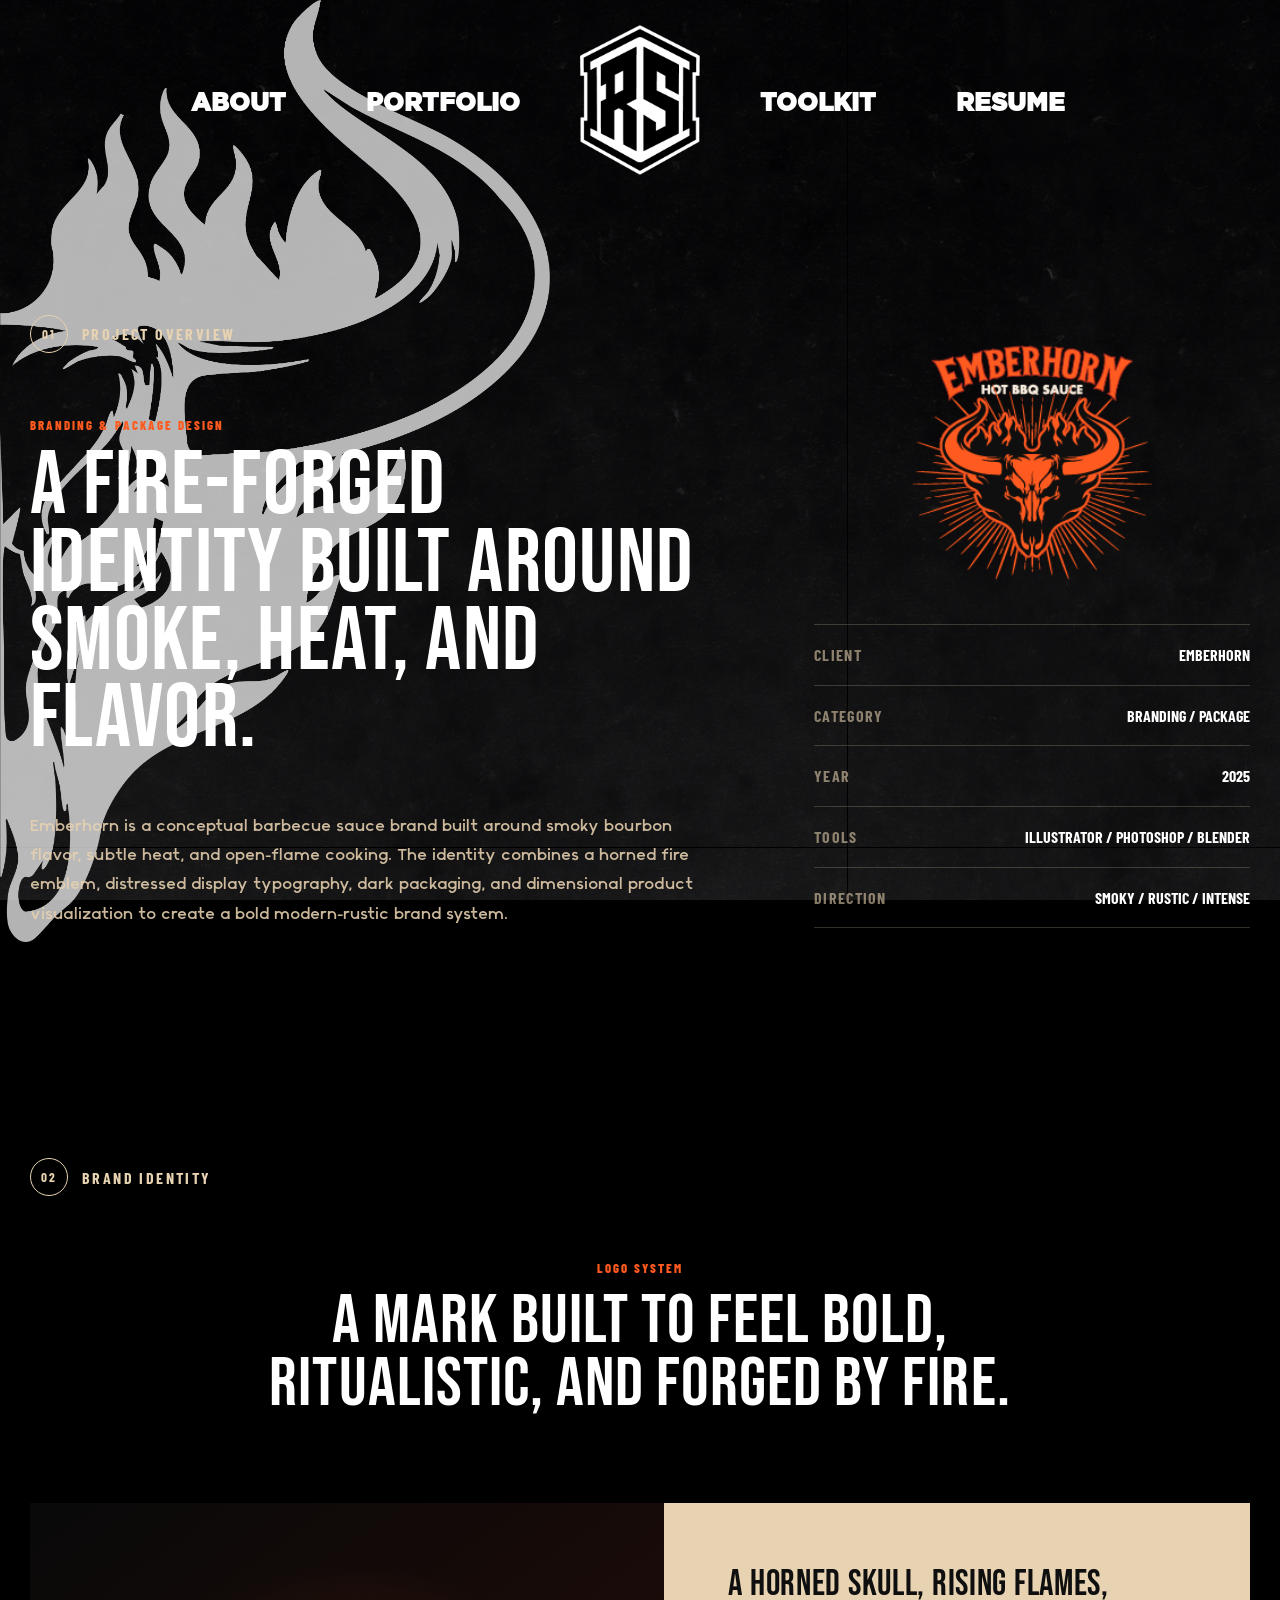
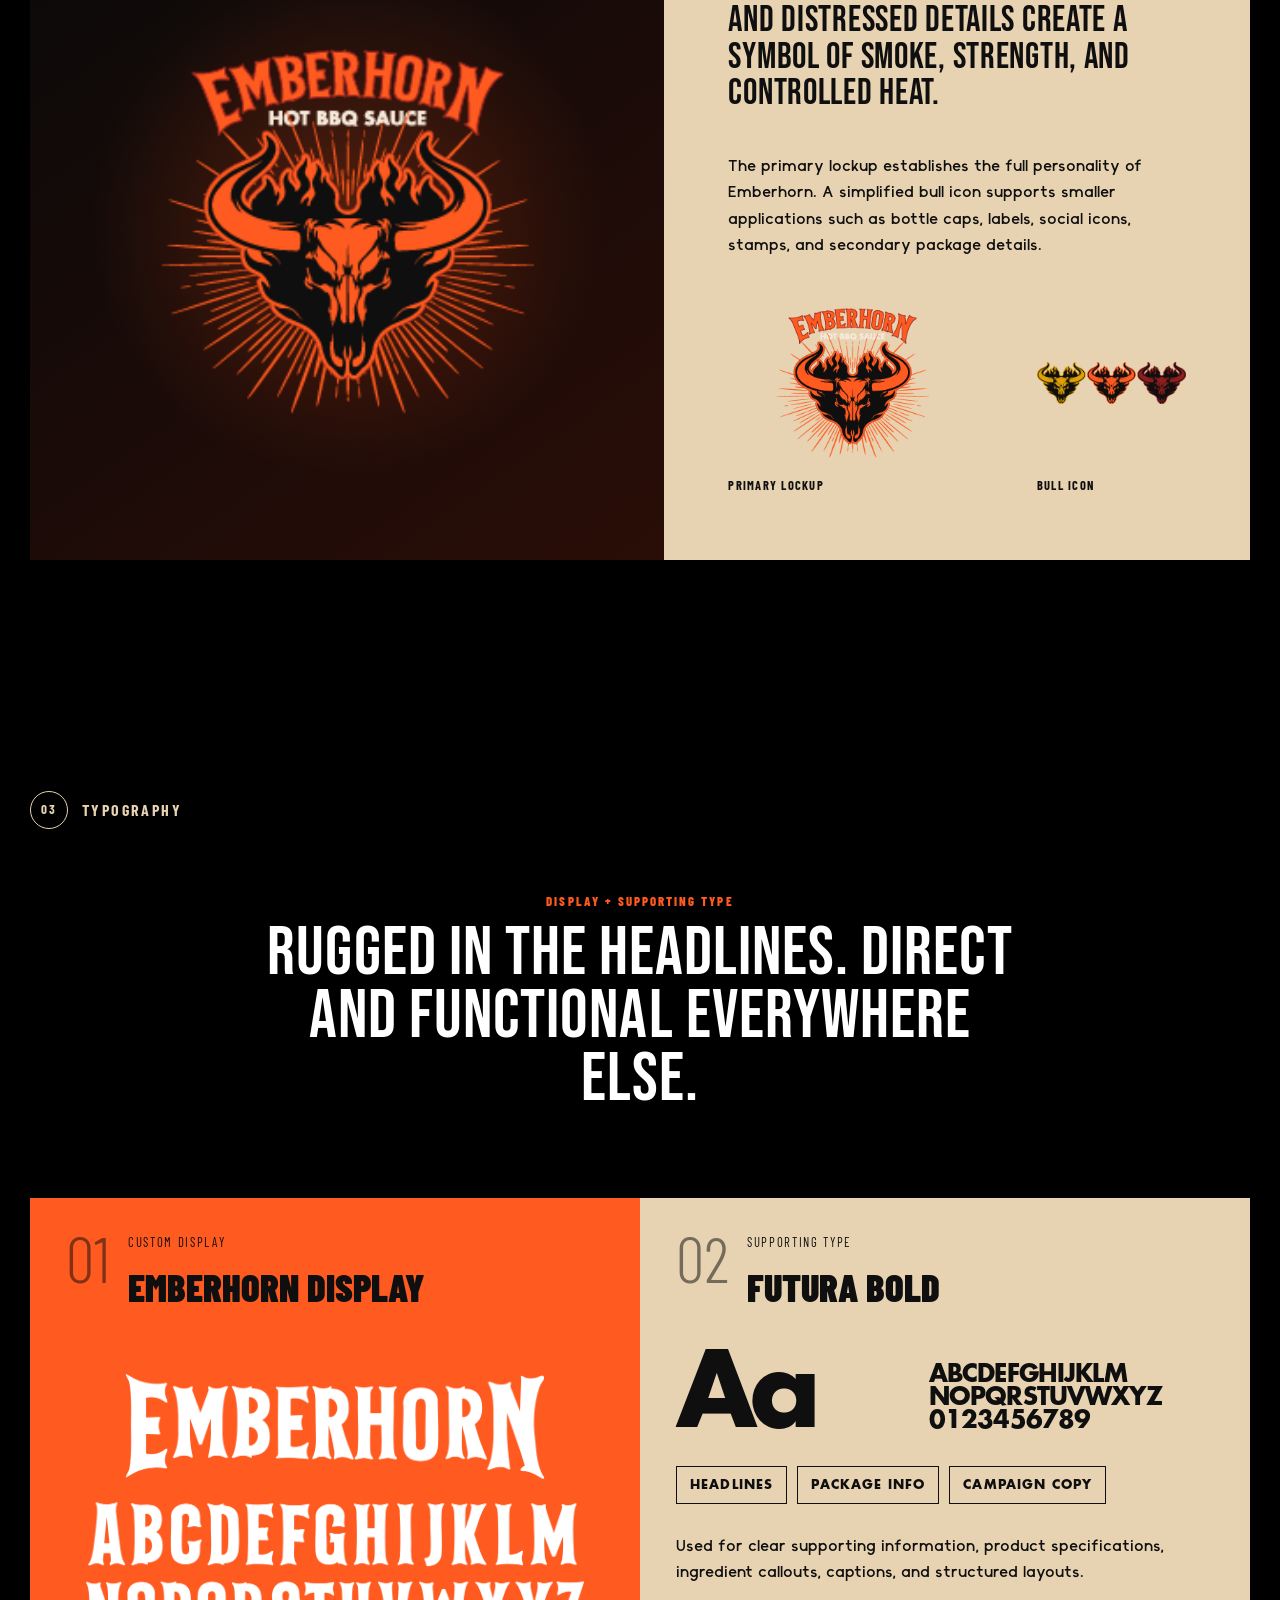
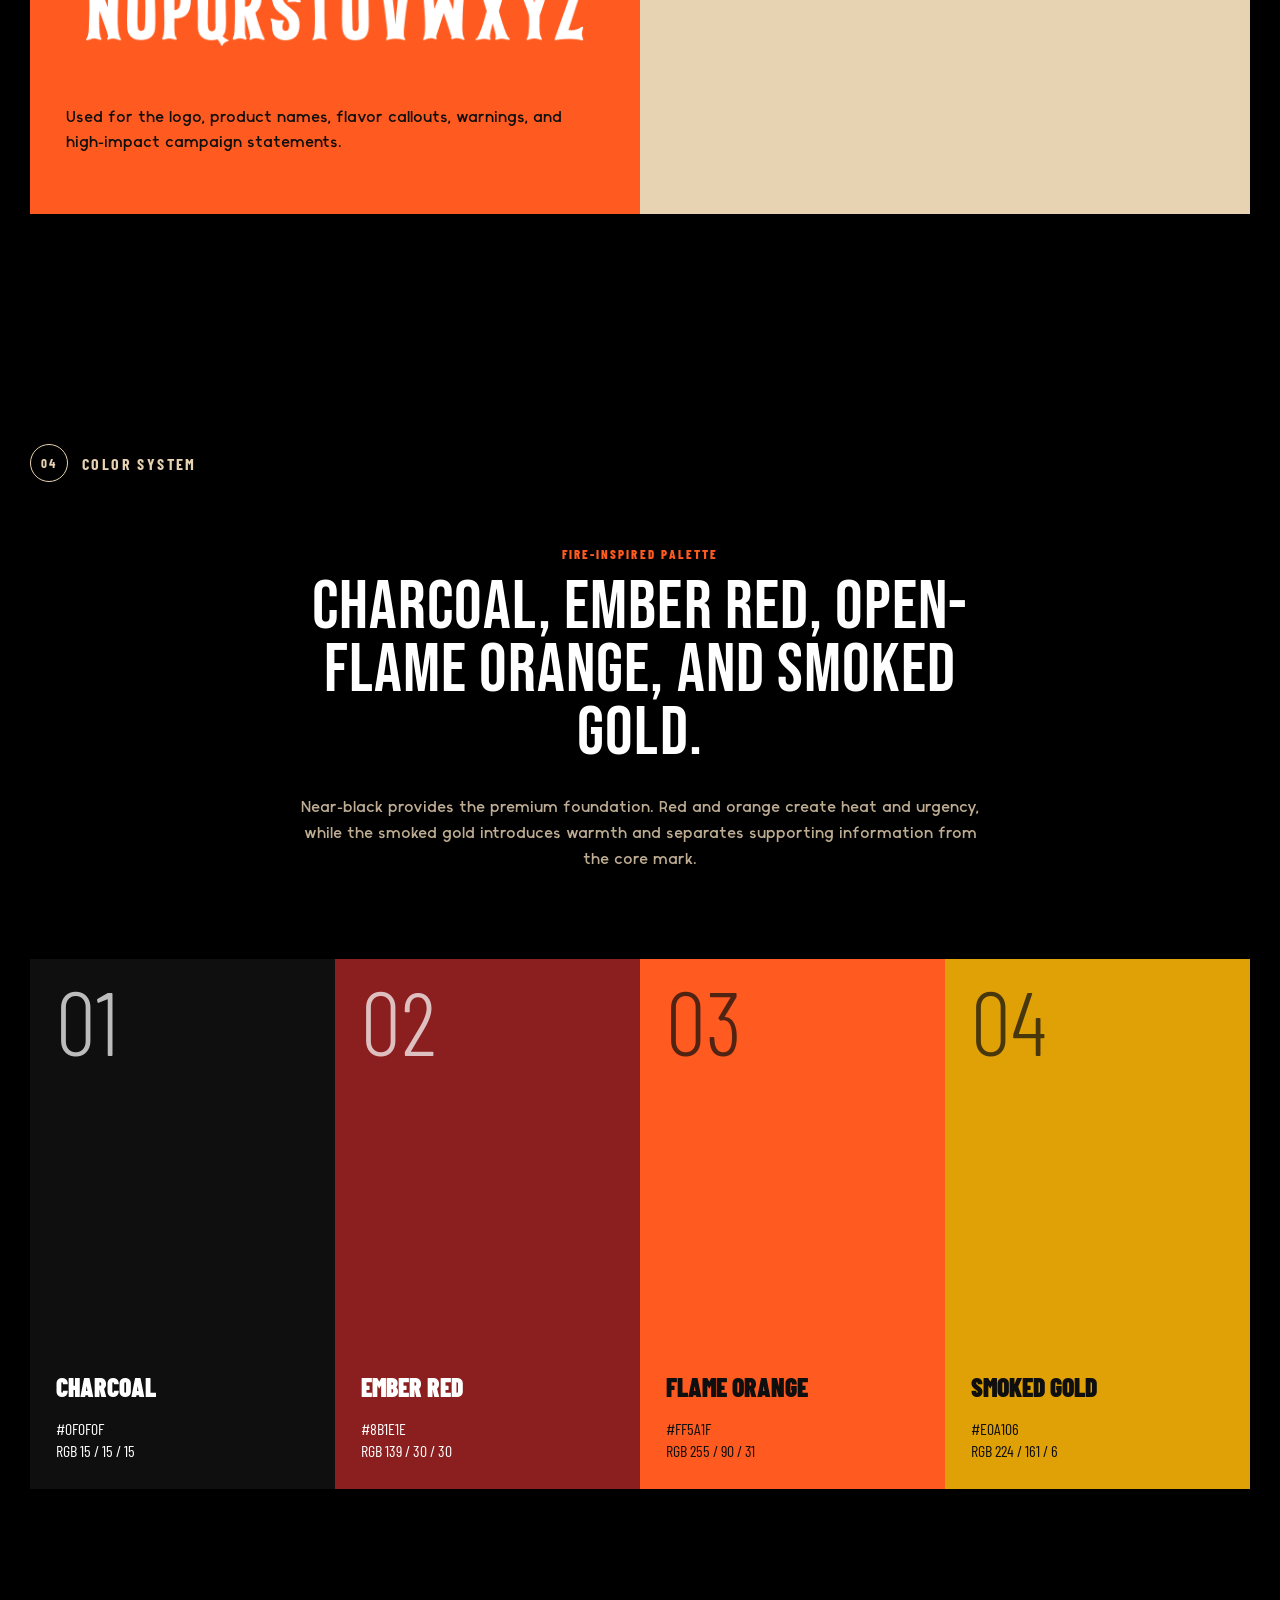
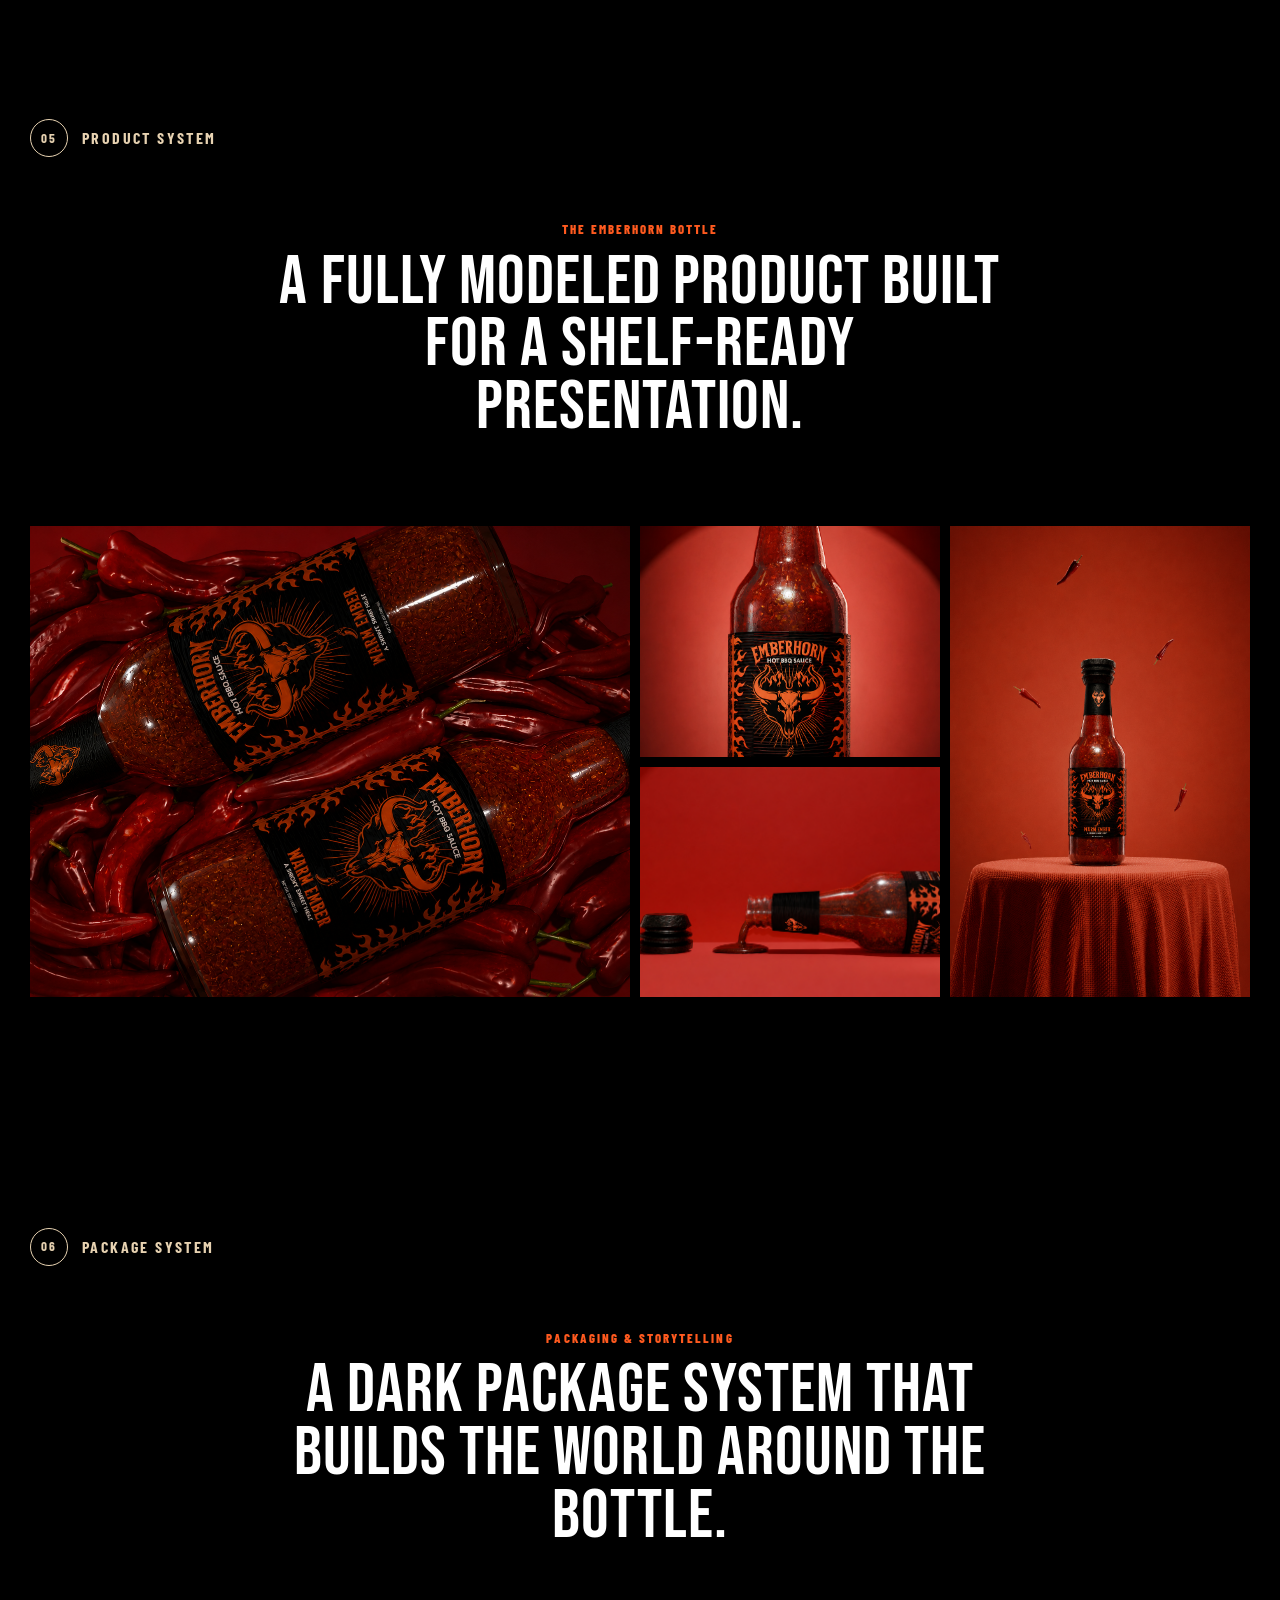
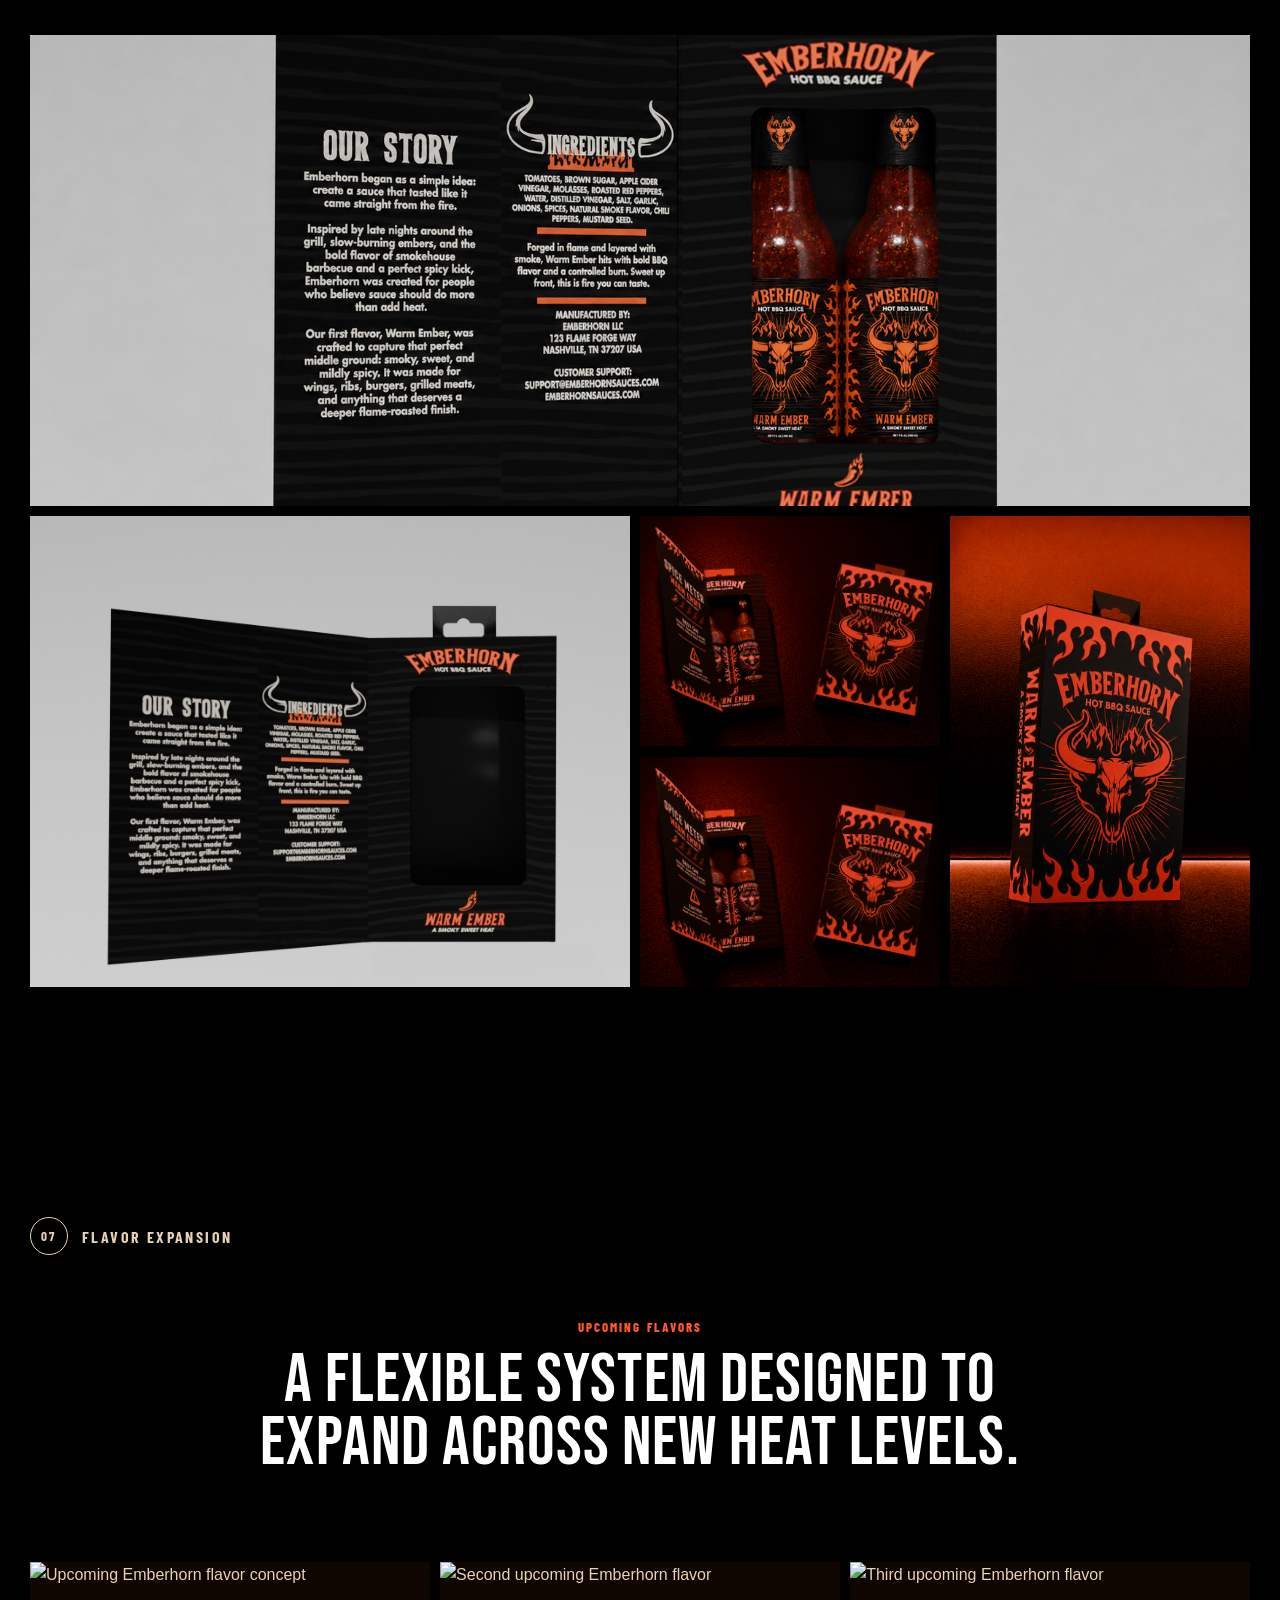
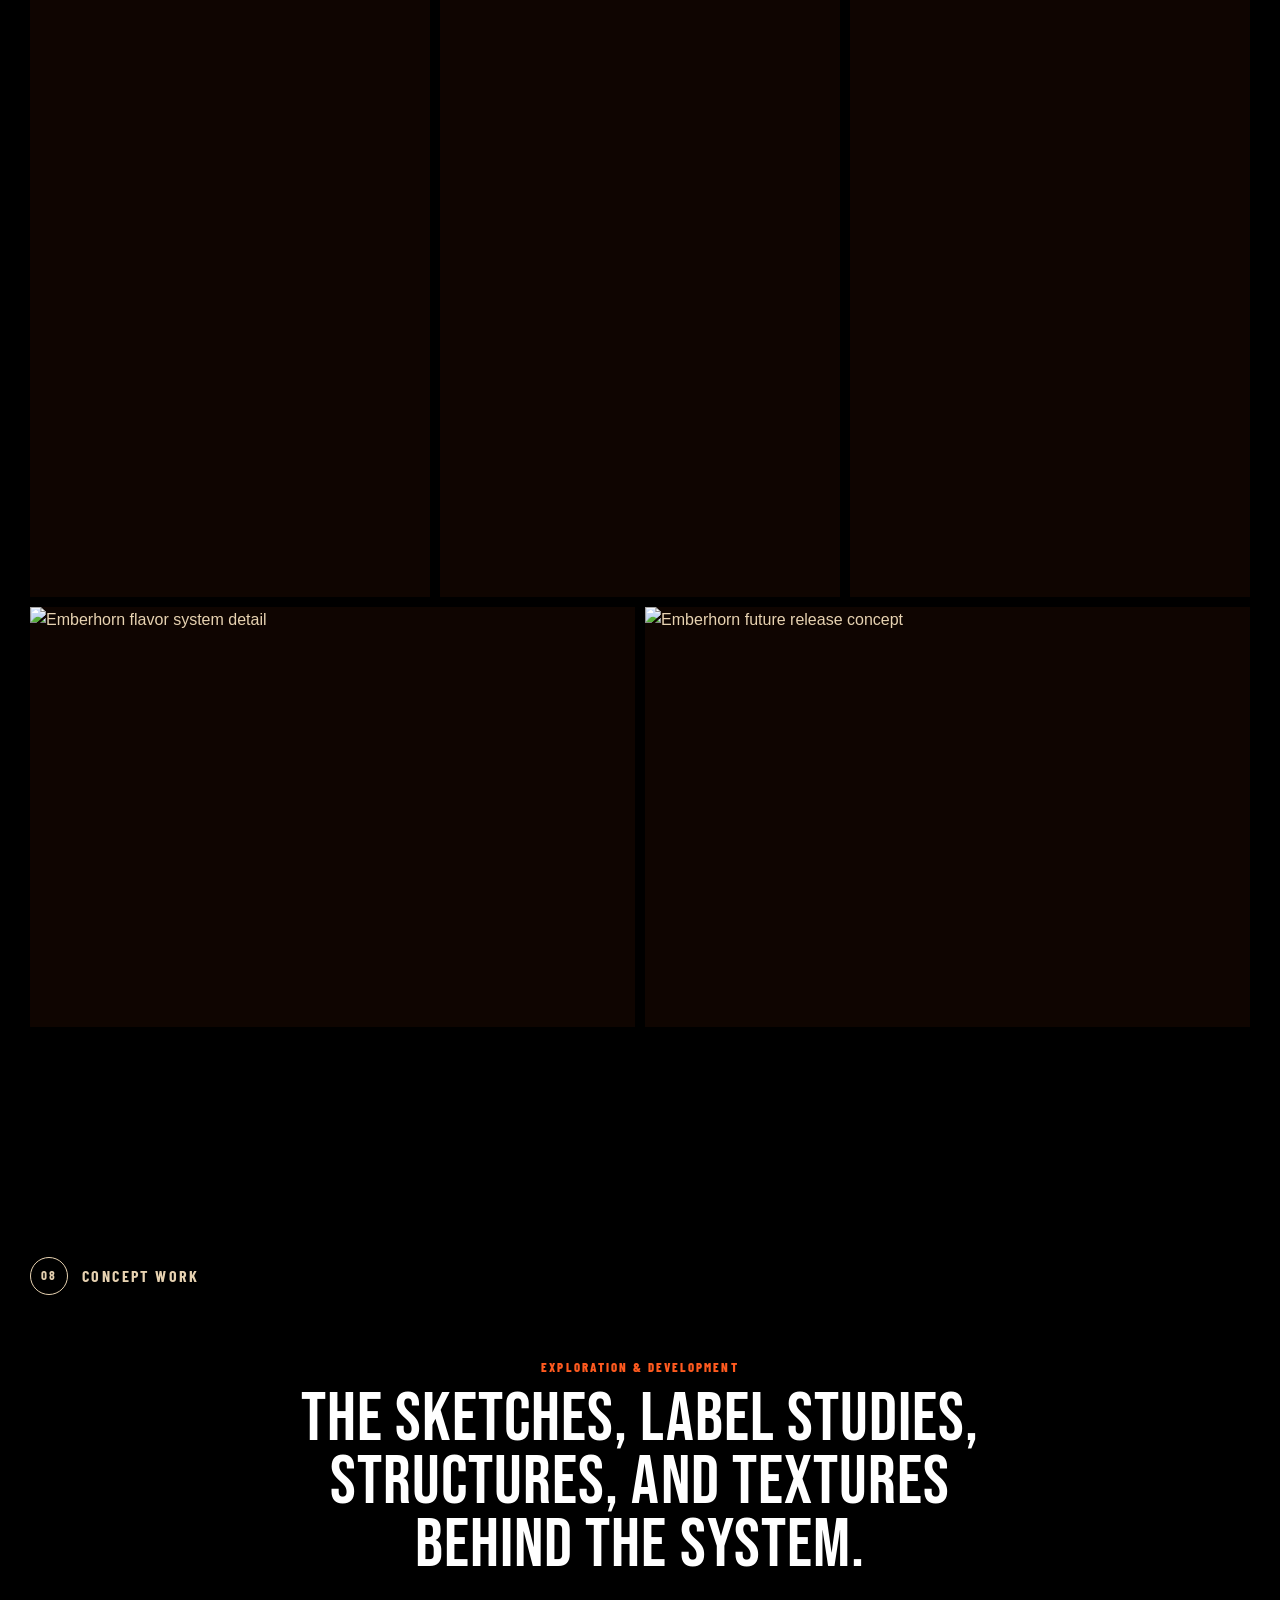
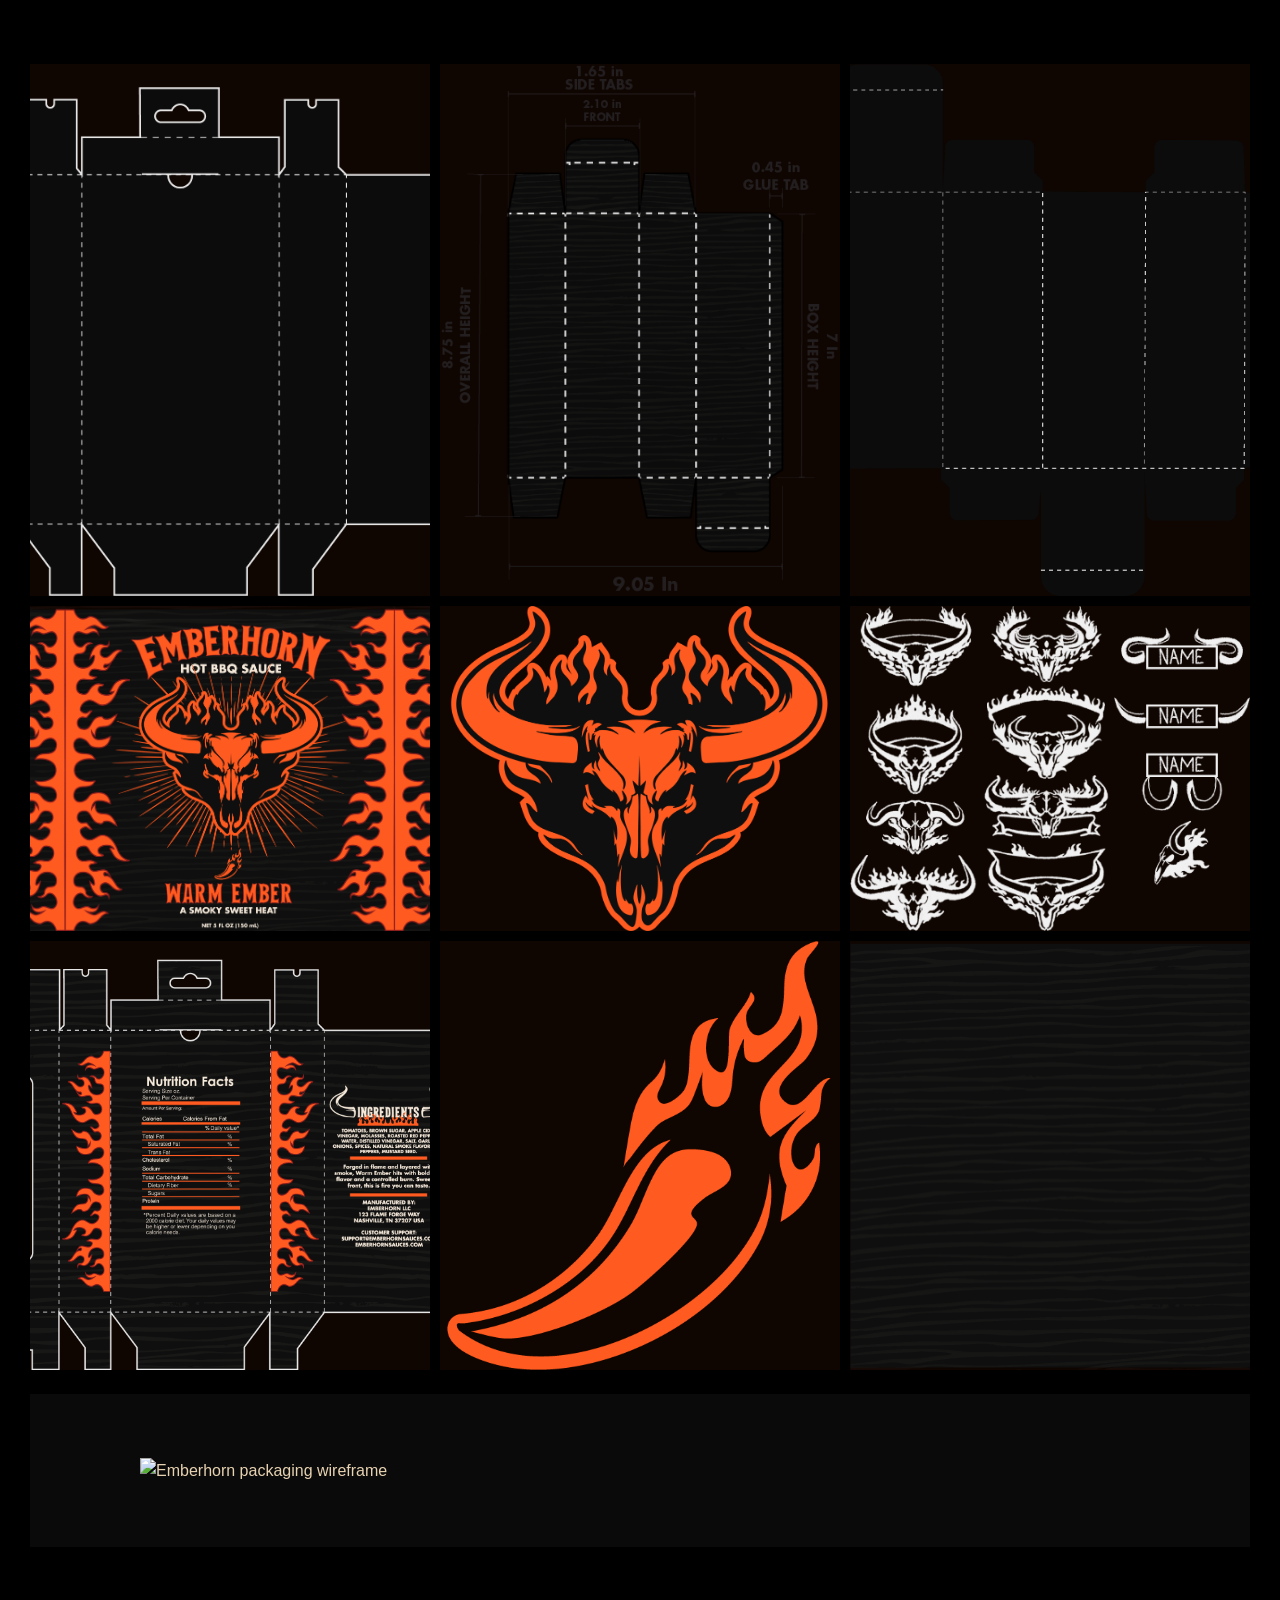
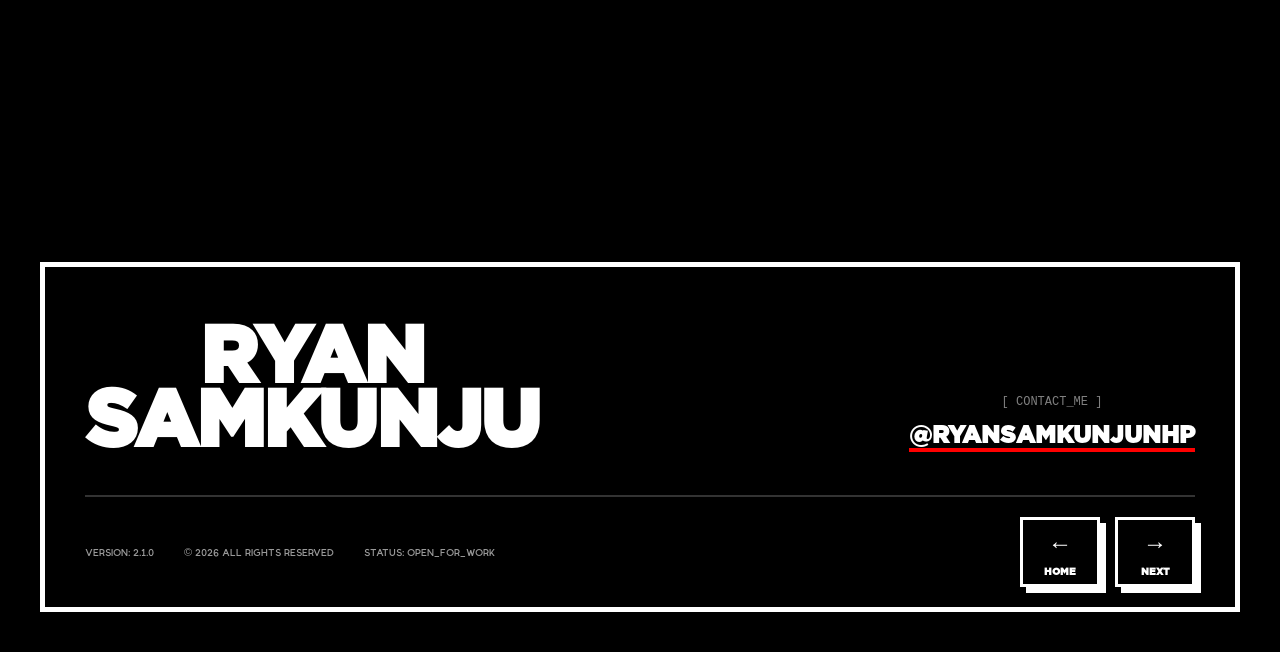
==== commit d6d456b0: "update17 update" ====
--- a/emberhorn.html
+++ b/emberhorn.html
@@ -3,8 +3,11 @@
 <head>
     <meta charset="UTF-8">
     <meta name="viewport" content="width=device-width, initial-scale=1.0">
-    <title>Portfolio | Ryan Sam</title>
+
+    <title>Emberhorn | Ryan Sam</title>
+
     <link rel="stylesheet" href="style.css">
+
     <!-- Scripts -->
     <script src="script.js" defer></script>
     <script src="filter.js" defer></script>
@@ -12,346 +15,838 @@
     <script src="name.js" defer></script>
     <script src="transition.js" defer></script>
     <script src="lightbox.js" defer></script>
+
     <!-- Google tag (gtag.js) -->
-<script async src="https://www.googletagmanager.com/gtag/js?id=G-31W8MHHCCV"></script>
-<script>
-  window.dataLayer = window.dataLayer || [];
-  function gtag(){dataLayer.push(arguments);}
-  gtag('js', new Date());
-
-  gtag('config', 'G-31W8MHHCCV');
-</script>
+    <script async src="https://www.googletagmanager.com/gtag/js?id=G-31W8MHHCCV"></script>
     <script>
-        function toggleAdobe() {
-            document.getElementById("adobe-tools").classList.toggle("open");
+        window.dataLayer = window.dataLayer || [];
+
+        function gtag() {
+            dataLayer.push(arguments);
         }
+
+        gtag("js", new Date());
+        gtag("config", "G-31W8MHHCCV");
     </script>
-    
+
     <!-- Icons and Fonts -->
-    <link rel="stylesheet" href="https://cdnjs.cloudflare.com/ajax/libs/font-awesome/6.0.0/css/all.min.css">
-    <link href="https://fonts.googleapis.com/css?family=Open+Sans:400,700,800&display=swap" rel="stylesheet">
+    <link
+        rel="stylesheet"
+        href="https://cdnjs.cloudflare.com/ajax/libs/font-awesome/6.0.0/css/all.min.css"
+    >
+    <link
+        rel="stylesheet"
+        href="https://fonts.googleapis.com/css?family=Open+Sans:400,700,800&display=swap"
+    >
+    <link
+        rel="stylesheet"
+        href="https://fonts.googleapis.com/css2?family=Barlow+Condensed:wght@400;500;600;700;800;900&family=Bebas+Neue&display=swap"
+    >
 </head>
-<body>
-	<nav>
-  <div class="nav-left">
-    <ul>
-      <li><a href="index.html#about">About</a></li>
-      <li><a href="index.html#services">Services</a></li>
-    </ul>
-  </div>
-
-  <div class="logo">
-    <a href="index.html"><img src="images/RS12.png" alt="Logo" /></a>
-  </div>
-
-  <div class="nav-right">
-    <ul>
-      <li><a href="index.html#portfolio">Portfolio</a></li>
-      <li><a href="index.html#resume">Resume</a></li>
-    </ul>
-  </div>
-</nav>
-   <main class="project-page">
-    <!-- Fixed Side Bull (The one cut off on the left) -->
-    <img src="images/WHITEBULL.png" class="side-bull-bg" alt="">
-
-    <!-- 1. Centered Project Logo -->
-    <section class="project-top">
-        <div class="project-main-logo">
-            <img src="images/EMBERHORNFULLLOGO.png" alt="Emberhorn Logo">
+
+<body id="top">
+
+    <nav class="minimal-nav">
+        <div class="nav-left">
+            <ul>
+                <li><a href="index.html#about">About</a></li>
+                <li><a href="index.html#portfolio">Portfolio</a></li>
+            </ul>
         </div>
-    </section>
-
-    <!-- 2. Final Showcase Section -->
-     <section class="ember-showcase-section">
-
-    <!-- SECTION 1: HOT SAUCE BOTTLES -->
-    <div class="project-header">
-        <h2>The Emberhorn Bottle</h2>
-        <p>
-            Warm Ember is a sweet and smoky BBQ sauce with the first spark of heat, introducing the beginning of Emberhorn’s long road to bold, fiery flavor. The bottle was fully modeled, textured, and rendered in Blender 3D to showcase the product’s packaging, material finish, and shelf-ready presentation.
-        </p>
+
+        <div class="logo">
+            <a href="index.html">
+                <img src="images/NEWRSRSLOGO.png" alt="Ryan Sam logo">
+            </a>
+        </div>
+
+        <div class="nav-right">
+            <ul>
+                <li><a href="index.html#services">Toolkit</a></li>
+                <li><a href="index.html#resume">Resume</a></li>
+            </ul>
+        </div>
+    </nav>
+
+    <main class="project-page ember-case-study">
+
+        <!-- Existing decorative background asset -->
+        <img src="images/WHITEBULL.png" class="side-bull-bg" alt="" aria-hidden="true">
+
+        <!-- 01. PROJECT OVERVIEW -->
+        <section
+            class="ember-case-panel ember-case-intro"
+            aria-labelledby="ember-overview-title"
+        >
+            <div class="ember-case-wrap">
+
+                <div class="ember-intro-grid">
+
+                    <div class="ember-intro-copy">
+                        <div class="ember-case-kicker">
+                            <span>01</span>
+                            <p>PROJECT OVERVIEW</p>
+                        </div>
+
+                        <p class="ember-overline">BRANDING &amp; PACKAGE DESIGN</p>
+
+                        <h1 id="ember-overview-title">
+                            A FIRE-FORGED IDENTITY BUILT AROUND SMOKE, HEAT, AND FLAVOR.
+                        </h1>
+
+                        <p class="ember-intro-description">
+                            Emberhorn is a conceptual barbecue sauce brand built around smoky
+                            bourbon flavor, subtle heat, and open-flame cooking. The identity
+                            combines a horned fire emblem, distressed display typography,
+                            dark packaging, and dimensional product visualization to create
+                            a bold modern-rustic brand system.
+                        </p>
+                    </div>
+
+                    <div class="ember-overview-logo">
+                        <img
+                            src="images/EMBERHORNFULLLOGO.png"
+                            alt="Emberhorn primary logo"
+                        >
+                    </div>
+
+                    <dl class="ember-project-meta">
+                        <div>
+                            <dt>CLIENT</dt>
+                            <dd>EMBERHORN</dd>
+                        </div>
+
+                        <div>
+                            <dt>CATEGORY</dt>
+                            <dd>BRANDING / PACKAGE</dd>
+                        </div>
+
+                        <div>
+                            <dt>YEAR</dt>
+                            <dd>2025</dd>
+                        </div>
+
+                        <div>
+                            <dt>TOOLS</dt>
+                            <dd>ILLUSTRATOR / PHOTOSHOP / BLENDER</dd>
+                        </div>
+
+                        <div>
+                            <dt>DIRECTION</dt>
+                            <dd>SMOKY / RUSTIC / INTENSE</dd>
+                        </div>
+                    </dl>
+
+                </div>
+            </div>
+        </section>
+
+        <!-- 02. BRAND IDENTITY -->
+        <section
+            class="ember-case-panel"
+            aria-labelledby="ember-logo-system-title"
+        >
+            <div class="ember-case-wrap">
+
+                <header class="ember-case-heading">
+                    <div class="ember-case-kicker">
+                        <span>02</span>
+                        <p>BRAND IDENTITY</p>
+                    </div>
+
+                    <div>
+                        <p class="ember-overline">LOGO SYSTEM</p>
+
+                        <h2 id="ember-logo-system-title">
+                            A MARK BUILT TO FEEL BOLD, RITUALISTIC, AND FORGED BY FIRE.
+                        </h2>
+                    </div>
+                </header>
+
+                <div class="ember-logo-layout">
+
+                    <div class="ember-logo-stage">
+                        <img
+                            src="images/EMBERHORNFULLLOGO.png"
+                            alt="Emberhorn primary logo"
+                        >
+                    </div>
+
+                    <div class="ember-logo-story">
+                        <p class="ember-pullquote">
+                            A horned skull, rising flames, and distressed details create
+                            a symbol of smoke, strength, and controlled heat.
+                        </p>
+
+                        <p>
+                            The primary lockup establishes the full personality of Emberhorn.
+                            A simplified bull icon supports smaller applications such as bottle
+                            caps, labels, social icons, stamps, and secondary package details.
+                        </p>
+
+                        <div class="ember-mini-marks">
+                            <figure>
+                                <img
+                                    src="images/EMBERHORNFULLLOGO.png"
+                                    alt="Emberhorn full wordmark and emblem"
+                                >
+                                <figcaption>PRIMARY LOCKUP</figcaption>
+                            </figure>
+
+                            <figure>
+                                <img
+                                    src="images/FlamingBullks.png"
+                                    alt="Emberhorn bull icon"
+                                >
+                                <figcaption>BULL ICON</figcaption>
+                            </figure>
+                        </div>
+                    </div>
+
+                </div>
+            </div>
+        </section>
+
+        <!-- 03. TYPOGRAPHY -->
+        <section
+            class="ember-case-panel"
+            aria-labelledby="ember-type-title"
+        >
+            <div class="ember-case-wrap">
+
+                <header class="ember-case-heading">
+                    <div class="ember-case-kicker">
+                        <span>03</span>
+                        <p>TYPOGRAPHY</p>
+                    </div>
+
+                    <div>
+                        <p class="ember-overline">DISPLAY + SUPPORTING TYPE</p>
+
+                        <h2 id="ember-type-title">
+                            RUGGED IN THE HEADLINES. DIRECT AND FUNCTIONAL EVERYWHERE ELSE.
+                        </h2>
+                    </div>
+                </header>
+
+                <div class="ember-type-grid">
+
+                    <article class="ember-type-card ember-type-card--display">
+                        <div class="ember-type-card-heading">
+                            <span>01</span>
+
+                            <div>
+                                <p>CUSTOM DISPLAY</p>
+                                <h3>EMBERHORN DISPLAY</h3>
+                            </div>
+                        </div>
+
+                        <div class="ember-alpha-mask">
+                            <img
+                                src="images/EMBERALPHA2.png"
+                                alt="Emberhorn custom display alphabet"
+                            >
+                        </div>
+
+                        <p class="ember-type-note">
+                            Used for the logo, product names, flavor callouts,
+                            warnings, and high-impact campaign statements.
+                        </p>
+                    </article>
+
+                    <article class="ember-type-card ember-type-card--support">
+                        <div class="ember-type-card-heading">
+                            <span>02</span>
+
+                            <div>
+                                <p>SUPPORTING TYPE</p>
+                                <h3>FUTURA BOLD</h3>
+                            </div>
+                        </div>
+
+                        <div class="ember-live-type">
+                            <p class="ember-live-type-large">Aa</p>
+
+                            <p class="ember-live-type-alphabet">
+                                ABCDEFGHIJKLM<br>
+                                NOPQRSTUVWXYZ<br>
+                                0123456789
+                            </p>
+                        </div>
+
+                        <div class="ember-type-weights">
+                            <span>HEADLINES</span>
+                            <span>PACKAGE INFO</span>
+                            <span>CAMPAIGN COPY</span>
+                        </div>
+
+                        <p class="ember-type-note">
+                            Used for clear supporting information, product specifications,
+                            ingredient callouts, captions, and structured layouts.
+                        </p>
+                    </article>
+
+                </div>
+            </div>
+        </section>
+
+        <!-- 04. COLOR SYSTEM -->
+        <section
+            class="ember-case-panel"
+            aria-labelledby="ember-color-title"
+        >
+            <div class="ember-case-wrap">
+
+                <header class="ember-case-heading">
+                    <div class="ember-case-kicker">
+                        <span>04</span>
+                        <p>COLOR SYSTEM</p>
+                    </div>
+
+                    <div>
+                        <p class="ember-overline">FIRE-INSPIRED PALETTE</p>
+
+                        <h2 id="ember-color-title">
+                            CHARCOAL, EMBER RED, OPEN-FLAME ORANGE, AND SMOKED GOLD.
+                        </h2>
+
+                        <div class="ember-color-statement">
+                            <p>
+                                Near-black provides the premium foundation. Red and orange
+                                create heat and urgency, while the smoked gold introduces
+                                warmth and separates supporting information from the core mark.
+                            </p>
+                        </div>
+                    </div>
+                </header>
+
+                <div class="ember-color-grid">
+
+                    <article
+                        class="ember-color-card ember-color-card--dark"
+                        style="--swatch:#0F0F0F"
+                    >
+                        <div class="ember-color-number">01</div>
+
+                        <div class="ember-color-info">
+                            <h3>CHARCOAL</h3>
+                            <p>#0F0F0F</p>
+                            <p>RGB 15 / 15 / 15</p>
+                        </div>
+                    </article>
+
+                    <article
+                        class="ember-color-card ember-color-card--dark"
+                        style="--swatch:#8B1E1E"
+                    >
+                        <div class="ember-color-number">02</div>
+
+                        <div class="ember-color-info">
+                            <h3>EMBER RED</h3>
+                            <p>#8B1E1E</p>
+                            <p>RGB 139 / 30 / 30</p>
+                        </div>
+                    </article>
+
+                    <article
+                        class="ember-color-card"
+                        style="--swatch:#FF5A1F"
+                    >
+                        <div class="ember-color-number">03</div>
+
+                        <div class="ember-color-info">
+                            <h3>FLAME ORANGE</h3>
+                            <p>#FF5A1F</p>
+                            <p>RGB 255 / 90 / 31</p>
+                        </div>
+                    </article>
+
+                    <article
+                        class="ember-color-card"
+                        style="--swatch:#E0A106"
+                    >
+                        <div class="ember-color-number">04</div>
+
+                        <div class="ember-color-info">
+                            <h3>SMOKED GOLD</h3>
+                            <p>#E0A106</p>
+                            <p>RGB 224 / 161 / 6</p>
+                        </div>
+                    </article>
+
+                </div>
+            </div>
+        </section>
+
+        <!-- 05. PRODUCT VISUALIZATION -->
+        <section
+            class="ember-case-panel"
+            aria-labelledby="ember-product-title"
+        >
+            <div class="ember-case-wrap">
+
+                <header class="ember-case-heading">
+                    <div class="ember-case-kicker">
+                        <span>05</span>
+                        <p>PRODUCT SYSTEM</p>
+                    </div>
+
+                    <div>
+                        <p class="ember-overline">THE EMBERHORN BOTTLE</p>
+
+                        <h2 id="ember-product-title">
+                            A FULLY MODELED PRODUCT BUILT FOR A SHELF-READY PRESENTATION.
+                        </h2>
+                    </div>
+                </header>
+
+                <div class="ember-showcase-grid">
+
+                    <div
+                        class="ember-grid-item ember-large"
+                        onclick="openLightbox(this)"
+                    >
+                        <img
+                            src="images/emberthumb.png"
+                            class="img-primary"
+                            alt="Emberhorn bottle campaign render"
+                        >
+
+                        <img
+                            src="images/redtablegray.jpg"
+                            class="img-hover"
+                            alt="Emberhorn bottle material view"
+                        >
+                    </div>
+
+                    <div
+                        class="ember-grid-item ember-small-top"
+                        onclick="openLightbox(this)"
+                    >
+                        <img
+                            src="images/emberfront.png"
+                            class="img-primary"
+                            alt="Front view of the Emberhorn bottle"
+                        >
+
+                        <img
+                            src="images/emberhorngray.jpg"
+                            class="img-hover"
+                            alt="Front bottle material view"
+                        >
+                    </div>
+
+                    <div
+                        class="ember-grid-item ember-tall"
+                        onclick="openLightbox(this)"
+                    >
+                        <img
+                            src="images/embertable.png"
+                            class="img-primary"
+                            alt="Emberhorn bottle on a red display table"
+                        >
+
+                        <img
+                            src="images/emberhorngray2.jpg"
+                            class="img-hover"
+                            alt="Table render material view"
+                        >
+                    </div>
+
+                    <div
+                        class="ember-grid-item ember-small-bottom"
+                        onclick="openLightbox(this)"
+                    >
+                        <img
+                            src="images/emberdripp4.jpg"
+                            class="img-primary"
+                            alt="Emberhorn sauce drip render"
+                        >
+
+                        <img
+                            src="images/emberdripgray.jpg"
+                            class="img-hover"
+                            alt="Sauce drip material view"
+                        >
+                    </div>
+
+                </div>
+            </div>
+        </section>
+
+        <!-- 06. PACKAGING & STORYTELLING -->
+        <section
+            class="ember-case-panel"
+            aria-labelledby="ember-packaging-title"
+        >
+            <div class="ember-case-wrap">
+
+                <header class="ember-case-heading">
+                    <div class="ember-case-kicker">
+                        <span>06</span>
+                        <p>PACKAGE SYSTEM</p>
+                    </div>
+
+                    <div>
+                        <p class="ember-overline">PACKAGING &amp; STORYTELLING</p>
+
+                        <h2 id="ember-packaging-title">
+                            A DARK PACKAGE SYSTEM THAT BUILDS THE WORLD AROUND THE BOTTLE.
+                        </h2>
+                    </div>
+                </header>
+
+                <div class="ember-showcase-grid">
+
+                    <div
+                        class="ember-grid-item ember-full"
+                        onclick="openLightbox(this)"
+                    >
+                        <img
+                            src="images/emberhornbottlesbox52.png"
+                            class="img-primary"
+                            alt="Emberhorn packaging and bottle presentation"
+                        >
+
+                        <img
+                            src="images/emberboxbottlesgray21.png"
+                            class="img-hover"
+                            alt="Packaging material view"
+                        >
+                    </div>
+
+                    <div
+                        class="ember-grid-item ember-large"
+                        onclick="openLightbox(this)"
+                    >
+                        <img
+                            src="images/emberbox5.jpg"
+                            class="img-primary"
+                            alt="Open Emberhorn package"
+                        >
+
+                        <img
+                            src="images/embergraybox2.jpg"
+                            class="img-hover"
+                            alt="Open package material view"
+                        >
+                    </div>
+
+                    <div
+                        class="ember-grid-item ember-small-top"
+                        onclick="openLightbox(this)"
+                    >
+                        <img
+                            src="images/emberboxes2.jpg"
+                            class="img-primary"
+                            alt="Emberhorn package mockups"
+                        >
+
+                        <img
+                            src="images/emberboxestestgray.png"
+                            class="img-hover"
+                            alt="Package mockup material view"
+                        >
+                    </div>
+
+                    <div
+                        class="ember-grid-item ember-tall"
+                        onclick="openLightbox(this)"
+                    >
+                        <img
+                            src="images/emberlightbox214.png"
+                            class="img-primary"
+                            alt="Emberhorn lightbox package"
+                        >
+
+                        <img
+                            src="images/emberboxsidewaysgray2.jpg"
+                            class="img-hover"
+                            alt="Lightbox package material view"
+                        >
+                    </div>
+
+                    <div
+                        class="ember-grid-item ember-small-bottom"
+                        onclick="openLightbox(this)"
+                    >
+                        <img
+                            src="images/emberboxes2.jpg"
+                            class="img-primary"
+                            alt="Emberhorn packaging detail"
+                        >
+
+                        <img
+                            src="images/emberboxestestgray.png"
+                            class="img-hover"
+                            alt="Packaging detail material view"
+                        >
+                    </div>
+
+                </div>
+            </div>
+        </section>
+
+        <!-- 07. UPCOMING FLAVORS -->
+        <section
+            class="ember-case-panel"
+            aria-labelledby="ember-flavors-title"
+        >
+            <div class="ember-case-wrap">
+
+                <header class="ember-case-heading">
+                    <div class="ember-case-kicker">
+                        <span>07</span>
+                        <p>FLAVOR EXPANSION</p>
+                    </div>
+
+                    <div>
+                        <p class="ember-overline">UPCOMING FLAVORS</p>
+
+                        <h2 id="ember-flavors-title">
+                            A FLEXIBLE SYSTEM DESIGNED TO EXPAND ACROSS NEW HEAT LEVELS.
+                        </h2>
+                    </div>
+                </header>
+
+                <div class="ember-showcase-alt">
+
+                    <div
+                        class="ember-grid-item ember-long"
+                        onclick="openLightbox(this)"
+                    >
+                        <img
+                            src="images/placeholder-coming-soon-1.jpg"
+                            class="img-primary"
+                            alt="Upcoming Emberhorn flavor concept"
+                        >
+
+                        <img
+                            src="images/placeholder-material-gray.jpg"
+                            class="img-hover"
+                            alt="Upcoming flavor material view"
+                        >
+                    </div>
+
+                    <div
+                        class="ember-grid-item ember-long"
+                        onclick="openLightbox(this)"
+                    >
+                        <img
+                            src="images/placeholder-coming-soon-2.jpg"
+                            class="img-primary"
+                            alt="Second upcoming Emberhorn flavor"
+                        >
+
+                        <img
+                            src="images/placeholder-material-gray.jpg"
+                            class="img-hover"
+                            alt="Second flavor material view"
+                        >
+                    </div>
+
+                    <div
+                        class="ember-grid-item ember-long"
+                        onclick="openLightbox(this)"
+                    >
+                        <img
+                            src="images/placeholder-coming-soon-3.jpg"
+                            class="img-primary"
+                            alt="Third upcoming Emberhorn flavor"
+                        >
+
+                        <img
+                            src="images/placeholder-material-gray.jpg"
+                            class="img-hover"
+                            alt="Third flavor material view"
+                        >
+                    </div>
+
+                    <div
+                        class="ember-grid-item ember-medium"
+                        onclick="openLightbox(this)"
+                    >
+                        <img
+                            src="images/placeholder-medium-1.jpg"
+                            class="img-primary"
+                            alt="Emberhorn flavor system detail"
+                        >
+
+                        <img
+                            src="images/placeholder-material-gray.jpg"
+                            class="img-hover"
+                            alt="Flavor system detail material view"
+                        >
+                    </div>
+
+                    <div
+                        class="ember-grid-item ember-medium"
+                        onclick="openLightbox(this)"
+                    >
+                        <img
+                            src="images/placeholder-medium-2.jpg"
+                            class="img-primary"
+                            alt="Emberhorn future release concept"
+                        >
+
+                        <img
+                            src="images/placeholder-material-gray.jpg"
+                            class="img-hover"
+                            alt="Future release material view"
+                        >
+                    </div>
+
+                </div>
+            </div>
+        </section>
+
+        <!-- 08. CONCEPT WORK -->
+        <section
+            class="ember-case-panel"
+            aria-labelledby="ember-concept-title"
+        >
+            <div class="ember-case-wrap">
+
+                <header class="ember-case-heading">
+                    <div class="ember-case-kicker">
+                        <span>08</span>
+                        <p>CONCEPT WORK</p>
+                    </div>
+
+                    <div>
+                        <p class="ember-overline">EXPLORATION &amp; DEVELOPMENT</p>
+
+                        <h2 id="ember-concept-title">
+                            THE SKETCHES, LABEL STUDIES, STRUCTURES, AND TEXTURES BEHIND THE SYSTEM.
+                        </h2>
+                    </div>
+                </header>
+
+                <div class="ember-concept-gallery">
+                    <img src="images/openbox.png" alt="Open package concept">
+                    <img src="images/emberbox.png" alt="Emberhorn package concept">
+                    <img src="images/boxember.png" alt="Box structure concept">
+                    <img src="images/EMBERLABEL3.png" alt="Emberhorn label development">
+                    <img src="images/FlamingBullks.png" alt="Flaming bull logo study">
+                    <img src="images/BULLSKETCH.png" alt="Bull emblem sketch">
+                    <img src="images/boxdetailsflat.png" alt="Flat package details">
+                    <img src="images/PEPPERSCOLOR.png" alt="Pepper color study">
+                    <img src="images/graintextureember.png" alt="Emberhorn grain texture">
+                </div>
+
+                <div class="ember-wireframe-box">
+                    <img
+                        src="images/box-wireframe.png"
+                        alt="Emberhorn packaging wireframe"
+                    >
+                </div>
+
+            </div>
+        </section>
+
+    </main>
+
+    <footer class="brutalist-footer">
+        <div class="footer-frame">
+
+            <div class="footer-main">
+                <h2 class="footer-logo-text">RYAN<br>SAMKUNJU</h2>
+
+                <div class="footer-contact">
+                    <p class="tech-label">[ CONTACT_ME ]</p>
+
+                    <a
+                        href="mailto:your@email.com"
+                        class="footer-link"
+                    >
+                        @RYANSAMKUNJUNHP
+                    </a>
+                </div>
+            </div>
+
+            <div class="footer-bottom">
+
+                <div class="footer-meta">
+                    <p>VERSION: 2.1.0</p>
+                    <p>&copy; 2026 ALL RIGHTS RESERVED</p>
+                    <p>STATUS: OPEN_FOR_WORK</p>
+                </div>
+
+                <div class="project-nav-container">
+                    <a href="index.html" class="brutalist-nav-btn">
+                        <span class="arrow">←</span>
+                        <span class="btn-text">HOME</span>
+                    </a>
+
+                    <a href="gooey.html" class="brutalist-nav-btn">
+                        <span class="arrow">→</span>
+                        <span class="btn-text">NEXT</span>
+                    </a>
+                </div>
+
+            </div>
+        </div>
+    </footer>
+
+    <!-- LIGHTBOX -->
+    <div id="lightbox" class="lightbox" aria-hidden="true">
+
+        <button
+            class="close-lightbox"
+            type="button"
+            aria-label="Close lightbox"
+        >
+            &times;
+        </button>
+
+        <button
+            class="lightbox-arrow lightbox-prev"
+            type="button"
+            aria-label="Previous image"
+        >
+            &#10094;
+        </button>
+
+        <img id="lightbox-img" src="" alt="Full view">
+
+        <div id="slider-container" class="slider-wrapper">
+            <div class="comparison-slider">
+
+                <img
+                    id="img-after"
+                    src=""
+                    alt="Regular render"
+                >
+
+                <img
+                    id="img-before"
+                    src=""
+                    alt="Material view"
+                >
+
+                <input
+                    id="slider-range"
+                    class="slider-input"
+                    type="range"
+                    min="0"
+                    max="100"
+                    value="50"
+                    aria-label="Compare regular and material render"
+                >
+
+                <div class="slider-handle"></div>
+            </div>
+        </div>
+
+        <button
+            class="lightbox-arrow lightbox-next"
+            type="button"
+            aria-label="Next image"
+        >
+            &#10095;
+        </button>
+
     </div>
 
-    <!-- YOUR GRID -->
-<div class="ember-showcase-grid">
-    <div class="ember-grid-item ember-large" onclick="openLightbox(this)">
-        <img src="images/emberthumb.png" class="img-primary" alt="Emberhorn bottle render">
-        <img src="images/redtablegray.jpg" class="img-hover" alt="Material view">
-    </div>
-
-    <div class="ember-grid-item ember-small-top" onclick="openLightbox(this)">
-        <img src="images/emberfront.png" class="img-primary" alt="Emberhorn front bottle">
-        <img src="images/emberhorngray.jpg" class="img-hover" alt="Material view">
-    </div>
-
-    <div class="ember-grid-item ember-tall" onclick="openLightbox(this)">
-        <img src="images/embertable.png" class="img-primary" alt="Emberhorn table render">
-        <img src="images/emberhorngray2.jpg" class="img-hover" alt="Material view">
-    </div>
-
-    <div class="ember-grid-item ember-small-bottom" onclick="openLightbox(this)">
-        <img src="images/emberdripp4.jpg" class="img-primary" alt="Emberhorn sauce drip render">
-        <img src="images/emberdripgray.jpg" class="img-hover" alt="Material view">
-    </div>
-</div>
-
-<!-- SECTION 2: PACKAGING & DESIGN -->
-<div class="project-header">
-    <h2>Packaging & Storytelling</h2>
-    <p>A deep dive into the Emberhorn box design.</p>
-</div>
-
-<div class="ember-showcase-grid">
-    <div class="ember-grid-item ember-full" onclick="openLightbox(this)">
-        <img src="images/emberhornbottlesbox52.png" class="img-primary" alt="Emberhorn box dieline">
-        <img src="images/emberboxbottlesgray21.png" class="img-hover" alt="Material view">
-    </div>
-
-    <div class="ember-grid-item ember-large" onclick="openLightbox(this)">
-        <img src="images/emberbox5.jpg" class="img-primary" alt="Emberhorn box open render">
-        <img src="images/embergraybox2.jpg" class="img-hover" alt="Material view">
-    </div>
-
-    <div class="ember-grid-item ember-small-top" onclick="openLightbox(this)">
-        <img src="images/emberboxes2.jpg" class="img-primary" alt="Emberhorn box mockup">
-        <img src="images/emberboxestestgray.png" class="img-hover" alt="Material view">
-    </div>
-
-    <div class="ember-grid-item ember-tall" onclick="openLightbox(this)">
-        <img src="images/emberlightbox214.png" class="img-primary" alt="Emberhorn lightbox render">
-        <img src="images/emberboxsidewaysgray2.jpg" class="img-hover" alt="Material view">
-    </div>
-
-    <div class="ember-grid-item ember-small-bottom" onclick="openLightbox(this)">
-        <img src="images/emberboxes2.jpg" class="img-primary" alt="Emberhorn packaging render">
-        <img src="images/emberboxestestgray.png" class="img-hover" alt="Material view">
-    </div>
-</div>
-
-
-    <!-- SECTION 3: UPCOMING RELEASES -->
-    <div class="project-header">
-        <h2>Upcoming Flavors</h2>
-        <p>
-            Previewing the future of Emberhorn. New heat levels and unique small-batch infusions are currently in development.
-        </p>
-    </div>
-
-    <div class="ember-showcase-alt">
-        <div class="ember-grid-item ember-long" onclick="openLightbox(this)">
-            <img src="images/placeholder-coming-soon-1.jpg" class="img-primary" alt="Upcoming Heat">
-            <img src="images/placeholder-material-gray.jpg" class="img-hover" alt="Material view">
-        </div>
-
-        <div class="ember-grid-item ember-long" onclick="openLightbox(this)">
-            <img src="images/placeholder-coming-soon-2.jpg" class="img-primary" alt="New Batch">
-            <img src="images/placeholder-material-gray.jpg" class="img-hover" alt="Material view">
-        </div>
-
-        <div class="ember-grid-item ember-long" onclick="openLightbox(this)">
-            <img src="images/placeholder-coming-soon-3.jpg" class="img-primary" alt="Smoky Infusion">
-            <img src="images/placeholder-material-gray.jpg" class="img-hover" alt="Material view">
-        </div>
-
-        <div class="ember-grid-item ember-medium" onclick="openLightbox(this)">
-            <img src="images/placeholder-medium-1.jpg" class="img-primary" alt="TBA">
-            <img src="images/placeholder-material-gray.jpg" class="img-hover" alt="Material view">
-        </div>
-
-        <div class="ember-grid-item ember-medium" onclick="openLightbox(this)">
-            <img src="images/placeholder-medium-2.jpg" class="img-primary" alt="Coming 2025">
-            <img src="images/placeholder-material-gray.jpg" class="img-hover" alt="Material view">
-        </div>
-    </div>
-
-</section>
-    <!-- 3. Info Section -->
-    <section class="brutalist-technical-grid">
-
-            
-
-            <!-- ROW 1: OVERVIEW & SPECS -->
-
-            <div class="b-row">
-
-                <div class="b-block main-info">
-
-                    <span class="b-label">[ 01 ] PROJECT INFORMATION </span>
-
-                    <h1 class="b-title">EMBERHORN HOT BBQ</h1>
-
-                    <h2 class="b-subtitle">BRANDING & PACKAGE DESIGN</h2>
-
-                    <p class="b-body">
-
-                       EMBERHORN is a conceptual barbecue sauce brand built around smoky bourbon flavor and a subtle spicy kick. 
-
-                    Inspired by slow-cooked barbecue and open flame grilling, the brand focuses on rich smoke, deep sweetness, 
-
-                    and bold heat to create a strong fire-inspired identity. Emberhorn takes on a blend of modern rustic aesthetic. 
-
-                    </p>
-
-                </div>
-
-                <div class="b-block specs">
-
-                    <span class="b-label">[ 02 ] PROJECT SPECS</span>
-
-                    <div class="b-spec-list">
-
-                        <div class="b-spec-item"><strong>CLIENT</strong> <span>EMBERHORN</span></div>
-
-                        <div class="b-spec-item"><strong>CATEGORY</strong> <span>BRANDING / PACKAGE</span></div>
-
-                        <div class="b-spec-item"><strong>YEAR</strong> <span>2025</span></div>
-
-                        <div class="b-spec-item"><strong>TOOLS</strong> <span>ILLUSTRATOR / PHOTOSHOP / BLENDER</span></div>
-
-                        <div class="b-spec-item"><strong>DIRECTION</strong> <span>SOUTHERN HEAT / RUSTIC</span></div>
-
-                    </div>
-
-                </div>
-
-            </div>
-
-
-
-            <!-- ROW 2: TYPE & COLOR -->
-
-            <div class="b-row split-border">
-
-                <div class="b-block typography">
-
-                    <span class="b-label">[ 03 ] TYPOGRAPHY</span>
-
-                    <div class="b-type-container">
-
-
-                        <img src="images/EMBERALPHA2.png" alt="Font Alpha" class="b-type-img">
-
-                    </div>
-
-                </div>
-
-                <div class="b-block colors">
-
-                    <span class="b-label">[ 04 ] COLOR VALUES</span>
-
-                    <div class="b-color-bars">
-
-                        <div class="b-bar" style="background:#E0A106"><span>#E0A106</span></div>
-
-                        <div class="b-bar" style="background:#8B1E1E"><span>#8B1E1E</span></div>
-
-                        <div class="b-bar" style="background:#FF5A1F"><span>#FF5A1F</span></div>
-
-                        <div class="b-bar" style="background:#0F0F0F"><span>#0F0F0F</span></div>
-
-                    </div>
-
-                </div>
-
-            </div>
-
-
-
-        </section>
-
-    <!-- 5. Concept Work -->
-    <section class="concept-section">
-        <h2 class="concept-title">CONCEPT WORK</h2>
-        <div class="concept-gallery">
-            <img src="images/openbox.png" alt="">
-            <img src="images/emberbox.png" alt="">
-            <img src="images/boxember.png" alt="">
-            <img src="images/EMBERLABEL3.png" alt="">
-            <img src="images/FlamingBullks.png" alt="">
-            <img src="images/BULLSKETCH.png" alt="">
-            <img src="images/boxdetailsflat.png" alt="">
-            <img src="images/PEPPERSCOLOR.png" alt="">
-            <img src="images/graintextureember.png" alt="">
-
-        </div>
-        <div class="wireframe-box">
-            <img src="images/box-wireframe.png" alt="">
-        </div>
-    </section>
-</main>
-
-    <footer class="brutalist-footer">
-  <div class="footer-frame">
-    <!-- Big impact text -->
-    <div class="footer-main">
-      <h2 class="footer-logo-text">RYAN <br>SAMKUNJU</h2>
-      <div class="footer-contact">
-        <p class="tech-label">[ CONTACT_ME ]</p>
-        <a href="mailto:your@email.com" class="footer-link">@RYANSAMKUNJUNHP</a>
-      </div>
-    </div>
-
-    <!-- Bottom metadata bar -->
-    <div class="footer-bottom">
-      <div class="footer-meta">
-        <p>VERSION: 2.1.0</p>
-        <p>&copy; 2026 ALL RIGHTS RESERVED</p>
-        <p>STATUS: OPEN_FOR_WORK</p>
-      </div>
-
-      <!-- Scroll to Top Button -->
-      <div class="scroll-container">
-        <a href="#top" class="brutalist-scroll-btn">
-          <span class="arrow">↑</span>
-          <span class="btn-text">TOP</span>
-        </a>
-      </div>
-    </div>
-  </div>
-</footer>
-
- <!-- THE LIGHTBOX STRUCTURE -->
-<div id="lightbox" class="lightbox" aria-hidden="true">
-
-    <button class="close-lightbox" type="button" aria-label="Close lightbox">
-        &times;
-    </button>
-
-    <button class="lightbox-arrow lightbox-prev" type="button" aria-label="Previous image">
-        &#10094;
-    </button>
-
-    <!-- Normal image mode: Gooey -->
-    <img id="lightbox-img" src="" alt="Full View">
-
-    <!-- Slider mode: Emberhorn -->
-    <div id="slider-container" class="slider-wrapper">
-        <div class="comparison-slider">
-            <img id="img-after" src="" alt="Regular render">
-            <img id="img-before" src="" alt="Material view">
-
-            <input 
-                id="slider-range"
-                class="slider-input"
-                type="range"
-                min="0"
-                max="100"
-                value="50"
-                aria-label="Compare image slider"
-            >
-
-            <div class="slider-handle"></div>
-        </div>
-    </div>
-
-    <button class="lightbox-arrow lightbox-next" type="button" aria-label="Next image">
-        &#10095;
-    </button>
-
-</div>
-
-</body>
-</html>
 </body>
 </html>
--- a/style.css
+++ b/style.css
@@ -35,7 +35,13 @@
   max-width: 100%;
   height: auto;
 }
-
+@font-face {
+  font-family: "FuturaBold";
+  src: url("fonts/Futura Bold.otf") format("opentype");
+  font-weight: 700;
+  font-style: normal;
+  font-display: swap;
+}
 @font-face {
   font-family: 'gyro';
   src: url('fonts/gyro.ttf');
@@ -386,13 +392,23 @@
     margin: 40px auto;
 }
 
-.hero-bio {
+.hero-bio,
+.hero-biotwo {
+    width: 100%;
     max-width: 800px;
+    margin-left: auto;
+    margin-right: auto;
     font-size: 1.1rem;
     line-height: 1.6;
-    margin: 0 auto;
-}
-
+    text-align: center !important;
+}
+.hero-content-center {
+    width: 100%;
+    display: flex;
+    flex-direction: column;
+    align-items: center;
+    text-align: center;
+}
 /* --- FIX FOR STRETCHING IMAGES --- */
 .image-container img {
     width: 100%;
@@ -426,8 +442,22 @@
         font-size: 1.4rem;
     }
 
-    .hero-bio {
+  
+        .hero-bio,
+    .hero-biotwo {
+        width: 100%;
+        max-width: 100%;
+        padding: 0 20px;
+        margin-left: auto;
         font-size: 1rem;
+        margin-right: auto;
+        text-align: center !important;
+    }
+
+    .hero-content-center {
+        width: 100%;
+        align-items: center;
+        text-align: center;
     }
 }
 /* LEFT SIDE - Forced to exactly 50% width */
@@ -490,12 +520,27 @@
         margin: 30px 0;
     }
     .hero-name { font-size: 3.5rem; }
+    .hero-bio,
+    .hero-biotwo {
+        width: 100%;
+        max-width: 100%;
+        padding: 0 20px;
+        margin-left: auto;
+        font-size: 1rem;
+        margin-right: auto;
+        text-align: center !important;
+    }
+
+    .hero-content-center {
+        width: 100%;
+        align-items: center;
+        text-align: center;
+    }
 }
 @media (max-width: 768px) {
   nav { height: 160px; }
-  nav ul { height: 60px; border-top: 4px solid #fff; border-bottom: 4px solid #fff; }
-  nav ul li a { font-size: 14px; }
-  .logo img { height: 100px; }
+  nav ul li a { font-size: 16px; }
+  .logo img { height: 85px; }
   .intro-text { font-size: 1.8rem; }
   .port-section h4 { font-size: 3rem; }
   .top-right-socials { right: 20px; top: 15px; }
@@ -816,6 +861,16 @@
 
   .portfolio-gallery {
     grid-template-columns: 1fr;
+  }
+  .portfolio-filter{
+      display: flex;
+  flex-wrap: wrap;
+     flex-direction: column;
+  justify-content: center;
+      align-items: center;
+  gap: 20px;
+  padding: 40px 20px;
+  margin-bottom: 40px;
   }
 }
 
@@ -1463,32 +1518,7 @@
         color: white;
         line-height: 1.6;
     }
-    .gooey-header {
-        max-width: 1200px;
-        margin: 40px auto 20px auto;
-        padding: 0 20px;
-        color: #fff;
-        font-family: 'voye';
-    }
-    .gooey-header h2 {
-        font-size: 2rem;
-        text-transform: uppercase;
-        letter-spacing: 2px;
-        color: #5A2E16;
-        border-bottom: 2px solid #333;
-        padding-bottom: 10px;
-        margin-bottom: 10px;
-    }
-    .gooey-header p {
-        font-size: 1.1rem;
-        text-align: center;
-        color: white;
-        line-height: 1.6;
-    }
-
-
-
-    .dev-badge {
+.dev-badge {
     position: absolute;
     top: 12px;
     right: 12px;
@@ -1524,29 +1554,7 @@
     opacity: 1;
     transform: translateX(-50%) translateY(0);
 }
-      .sonix-header {
-        max-width: 1200px;
-        margin: 40px auto 20px auto;
-        padding: 0 20px;
-        color: #fff;
-        font-family: 'voye';
-    }
-    .sonix-header h2 {
-        font-size: 2rem;
-        text-transform: uppercase;
-        letter-spacing: 2px;
-        color: red;
-        border-bottom: 2px solid #333;
-        padding-bottom: 10px;
-        margin-bottom: 10px;
-    }
-    .sonix-header p {
-        font-size: 1.1rem;
-        text-align: center;
-        color: white;
-        line-height: 1.6;
-    }
-    /* Placeholder style for empty images */
+/* Placeholder style for empty images */
     .img-placeholder {
         background: #1a1a1a;
         display: flex;
@@ -1803,30 +1811,6 @@
 .img-primary {
     transition: transform 0.5s ease;
 }
-.gooey-grid-item img,
-.gooey-grid-item video {
-    width: 100%;
-    height: 100%;
-    display: block;
-}
-
-.gooey-grid-item img {
-    object-fit: cover;
-}
-
-.gooey-video-thumb {
-    object-fit: contain;
-    background: #111;
-}
-
-.gooey-social {
-    aspect-ratio: 1 / 1;
-}
-
-.gooey-grid-item video {
-    pointer-events: none;
-}
-
 #lightbox-video,
 .lightbox-media {
     max-width: 90vw;
@@ -1894,509 +1878,3313 @@
     }
 }
 
-
 /* =========================================================
-   GOOEY PROJECT SHOWCASE GRID
+   GOOEY CASE STUDY
+   Consolidated styles used by the Gooey HTML page only.
 ========================================================= */
 
+.gooey-case-study {
+  --gooey-dark: #2a160d;
+  --gooey-brown: #5a2e16;
+  --gooey-caramel: #c97a3d;
+  --gooey-dough: #d9b38c;
+  --gooey-cream: #f6e8d5;
+  --gooey-paper: #fffaf2;
+  --gooey-line: rgba(246, 232, 213, 0.22);
+  position: relative;
+  overflow: hidden;
+}
+
+.gooey-case-panel {
+  position: relative;
+  z-index: 2;
+  padding: clamp(82px, 9vw, 145px) 0;
+  background: transparent;
+  color: var(--gooey-cream);
+}
+
+.gooey-case-wrap {
+  width: min(1220px, calc(100% - 48px));
+  margin-inline: auto;
+}
+
+/* Shared section labels and headings */
+.gooey-case-kicker {
+  display: flex;
+  align-items: center;
+  gap: 14px;
+  margin-bottom: clamp(34px, 5vw, 62px);
+  font-family: "Barlow Condensed", Arial, sans-serif;
+  font-weight: 700;
+  letter-spacing: 0.15em;
+  text-transform: uppercase;
+}
+
+.gooey-case-kicker span {
+  display: grid;
+  place-items: center;
+  width: 38px;
+  height: 38px;
+  flex: 0 0 38px;
+  border: 1px solid currentColor;
+  border-radius: 50%;
+  font-size: 0.82rem;
+}
+
+.gooey-case-kicker p,
+.gooey-overline {
+  margin: 0;
+  font-family: "Barlow Condensed", Arial, sans-serif;
+}
+
+.gooey-overline {
+  color: var(--gooey-caramel);
+  font-size: clamp(0.8rem, 1vw, 1rem);
+  font-weight: 800;
+  letter-spacing: 0.16em;
+  text-transform: uppercase;
+}
+
+.gooey-case-heading {
+  margin-bottom: clamp(48px, 7vw, 86px);
+}
+
+.gooey-case-heading > div:last-child {
+  width: min(760px, 100%);
+  margin-inline: auto;
+  text-align: center;
+}
+
+.gooey-case-heading h2,
+.gooey-intro-copy h1 {
+  margin: 12px auto 0;
+  color: var(--gooey-cream);
+  font-family: "Barlow Condensed", Arial, sans-serif;
+  font-weight: 800;
+  line-height: 0.91;
+  letter-spacing: -0.035em;
+  text-transform: uppercase;
+}
+
+.gooey-case-heading h2 {
+  max-width: 720px;
+  font-size: clamp(2.55rem, 5vw, 5.15rem);
+}
+
+/* 01. Project overview */
+.gooey-case-intro {
+  min-height: min(900px, 92vh);
+  display: flex;
+  align-items: center;
+}
+
+.gooey-intro-grid {
+  display: grid;
+  grid-template-columns: minmax(0, 1.22fr) minmax(330px, 0.78fr);
+  grid-template-rows: minmax(240px, 1fr) auto;
+  column-gap: clamp(55px, 8vw, 125px);
+  row-gap: 32px;
+  align-items: end;
+}
+
+.gooey-intro-copy {
+  grid-column: 1;
+  grid-row: 1 / 3;
+  align-self: center;
+  max-width: 760px;
+}
+
+.gooey-intro-copy h1 {
+  max-width: 700px;
+  margin-inline: 0;
+  font-size: clamp(3.25rem, 6.7vw, 7rem);
+  line-height: 0.88;
+}
+
+.gooey-intro-description {
+  max-width: 690px;
+  margin: clamp(28px, 4vw, 52px) 0 0;
+  color: rgba(246, 232, 213, 0.86);
+  font-size: clamp(1rem, 1.35vw, 1.25rem);
+  line-height: 1.7;
+}
+
+.gooey-overview-logo {
+  grid-column: 2;
+  grid-row: 1;
+  align-self: end;
+  display: grid;
+  place-items: center;
+  width: 100%;
+  min-height: 220px;
+  padding-bottom: 12px;
+}
+
+.gooey-overview-logo img {
+  display: block;
+  width: clamp(195px, 68%, 330px);
+  max-height: 205px;
+  object-fit: contain;
+}
+
+.gooey-project-meta {
+  grid-column: 2;
+  grid-row: 2;
+  align-self: end;
+  width: 100%;
+  margin: 0;
+  border-top: 1px solid var(--gooey-line);
+}
+
+.gooey-project-meta div {
+  display: grid;
+  grid-template-columns: 120px 1fr;
+  gap: 20px;
+  padding: 17px 0;
+  border-bottom: 1px solid var(--gooey-line);
+}
+
+.gooey-project-meta dt,
+.gooey-project-meta dd {
+  margin: 0;
+  font-family: "Barlow Condensed", Arial, sans-serif;
+  font-weight: 700;
+  text-transform: uppercase;
+}
+
+.gooey-project-meta dt {
+  color: rgba(246, 232, 213, 0.58);
+  letter-spacing: 0.08em;
+}
+
+.gooey-project-meta dd {
+  text-align: right;
+}
+
+/* 02. Logo system */
+.gooey-logo-intro {
+  max-width: 670px;
+  margin: 26px auto 0;
+  color: rgba(246, 232, 213, 0.8);
+  line-height: 1.65;
+}
+
+.gooey-logo-showcase {
+  display: block;
+  width: 100%;
+  min-height: 0;
+  overflow: hidden;
+}
+
+.gooey-logo-showcase-left {
+  display: grid;
+  grid-template-columns: repeat(2, minmax(0, 1fr));
+  grid-template-rows: none;
+  width: 100%;
+}
+
+.gooey-logo-board {
+  position: relative;
+  display: grid;
+  place-items: center;
+  min-width: 0;
+  min-height: 520px;
+  margin: 0;
+  padding: clamp(42px, 6vw, 82px);
+  overflow: hidden;
+}
+
+
+.gooey-logo-board img {
+  display: block;
+  width: min(76%, 470px);
+  max-height: 340px;
+  object-fit: contain;
+}
+
+.gooey-logo-board figcaption {
+  position: absolute;
+  left: 28px;
+  bottom: 24px;
+  margin: 0;
+  font-family: "Barlow Condensed", Arial, sans-serif;
+  font-size: 0.8rem;
+  font-weight: 700;
+  letter-spacing: 0.11em;
+  text-transform: uppercase;
+}
+
+.gooey-logo-board--horizontal {
+  background: var(--gooey-dark);
+  color: var(--gooey-cream);
+}
+
+
+.gooey-logo-board--mark {
+  background: var(--gooey-brown);
+  color: var(--gooey-cream);
+}
+
+.gooey-logo-board--stacked {
+  min-height: 680px;
+  background: var(--gooey-cream);
+  color: var(--gooey-dark);
+}
+
+.gooey-logo-board--stacked img {
+  width: min(68%, 500px);
+  max-height: 420px;
+}
+
+/* 03. Typography */
+.gooey-type-grid {
+  display: grid;
+  grid-template-columns: 1fr 1fr;
+}
+
+.gooey-type-card {
+  display: flex;
+  flex-direction: column;
+  min-height: 610px;
+  padding: clamp(34px, 4.8vw, 68px);
+  color: var(--gooey-dark);
+}
+
+.gooey-type-card--display {
+  background: var(--gooey-caramel);
+}
+
+.gooey-type-card--support {
+  background: var(--gooey-cream);
+}
+
+.gooey-type-card-heading {
+  display: flex;
+  align-items: flex-start;
+  gap: 18px;
+}
+
+.gooey-type-card-heading > span {
+  font-family: "Barlow Condensed", Arial, sans-serif;
+  font-size: 4rem;
+  font-weight: 300;
+  line-height: 0.8;
+  opacity: 0.52;
+}
+
+.gooey-type-card-heading p,
+.gooey-type-card-heading h3 {
+  margin: 0;
+  color: inherit;
+  font-family: "Barlow Condensed", Arial, sans-serif;
+  text-transform: uppercase;
+}
+
+.gooey-type-card-heading p {
+  font-size: 0.8rem;
+  letter-spacing: 0.13em;
+}
+
+.gooey-type-card-heading h3 {
+  margin-top: 5px;
+  font-size: clamp(1.6rem, 3vw, 2.8rem);
+}
+
+.gooey-alpha-mask {
+  display: grid;
+  place-items: center;
+  min-height: 330px;
+  margin: 26px 0 24px;
+  overflow: hidden;
+  background: transparent;
+}
+
+.gooey-alpha-mask img {
+  display: block;
+  width: min(100%, 500px);
+  height: auto;
+  mix-blend-mode: screen;
+  filter: contrast(1.15);
+}
+
+.gooey-live-type {
+  display: grid;
+  grid-template-columns: 0.75fr 1.25fr;
+  align-items: end;
+  gap: 30px;
+  margin: 48px 0 32px;
+}
+
+.gooey-live-type-large,
+.gooey-live-type-alphabet {
+  margin: 0;
+  font-family: "Barlow Condensed", Arial, sans-serif;
+}
+
+.gooey-live-type-large {
+  font-size: clamp(8.5rem, 14vw, 13rem);
+  font-weight: 700;
+  line-height: 0.65;
+  letter-spacing: -0.07em;
+}
+
+.gooey-live-type-alphabet {
+  font-size: clamp(1.85rem, 3.4vw, 3.4rem);
+  font-weight: 500;
+  line-height: 0.93;
+}
+
+.gooey-type-weights {
+  display: flex;
+  flex-wrap: wrap;
+  gap: 10px;
+  margin-bottom: 28px;
+}
+
+.gooey-type-weights span {
+  padding: 8px 13px;
+  border: 1px solid currentColor;
+  font-family: "Barlow Condensed", Arial, sans-serif;
+  font-size: 0.8rem;
+  font-weight: 700;
+  letter-spacing: 0.09em;
+}
+
+.gooey-type-note {
+  max-width: 560px;
+  margin: auto 0 0;
+  line-height: 1.55;
+}
+/* =========================================================
+   GOOEY BRAND IDEOLOGY
+========================================================= */
+
+.gooey-ideology {
+  display: grid;
+  grid-template-columns:
+    minmax(210px, 0.7fr)
+    minmax(390px, 1.55fr)
+    minmax(260px, 0.9fr);
+  gap: clamp(34px, 5vw, 76px);
+  align-items: center;
+  margin-top: clamp(18px, 3vw, 34px);
+  padding: clamp(46px, 6vw, 82px);
+  background: #C97A3D;
+  color: var(--gooey-cream);
+  overflow: hidden;
+}
+
+/* Left-side heading */
+
+.gooey-ideology-heading {
+  align-self: start;
+}
+
+.gooey-ideology-heading .gooey-overline {
+  color: var(--gooey-dough);
+}
+
+.gooey-ideology-heading h3 {
+  margin: 16px 0 0;
+
+  color: var(--gooey-cream);
+  font-family: "Barlow Condensed", Arial, sans-serif;
+  font-size: clamp(2.4rem, 4.2vw, 4.5rem);
+  font-weight: 800;
+  line-height: 0.92;
+  letter-spacing: -0.025em;
+  text-transform: uppercase;
+}
+
+/* Center principles */
+
+.gooey-ideology-principles {
+  display: grid;
+  grid-template-columns: repeat(3, minmax(0, 1fr));
+  gap: clamp(20px, 3vw, 42px);
+  align-items: start;
+}
+
+.gooey-ideology-item {
+  margin: 0;
+  text-align: center;
+}
+
+.gooey-ideology-icon {
+  display: grid;
+  place-items: center;
+
+  width: 100%;
+  aspect-ratio: 1 / 1;
+
+  padding: clamp(18px, 2.5vw, 32px);
+  background: var(--gooey-cream);
+}
+
+.gooey-ideology-icon img {
+  display: block;
+  width: 82%;
+  height: 82%;
+  object-fit: contain;
+}
+
+.gooey-ideology-item figcaption {
+  margin-top: 18px;
+
+  color: var(--gooey-cream);
+  font-family: "Barlow Condensed", Arial, sans-serif;
+  font-size: clamp(1.05rem, 1.5vw, 1.4rem);
+  font-weight: 500;
+  letter-spacing: 0.08em;
+  text-transform: uppercase;
+}
+
+/* Right-side explanation */
+
+.gooey-ideology-copy {
+  align-self: start;
+}
+
+.gooey-ideology-copy p {
+  margin: 0;
+  color: rgba(246, 232, 213, 0.8);
+  font-size: clamp(0.95rem, 1.15vw, 1.08rem);
+  line-height: 1.65;
+}
+
+.gooey-ideology-copy p + p {
+  margin-top: 22px;
+}
+
+/* Tablet */
+
+@media (max-width: 980px) {
+  .gooey-ideology {
+    grid-template-columns: 1fr;
+  }
+
+  .gooey-ideology-heading {
+    width: min(520px, 100%);
+  }
+
+  .gooey-ideology-copy {
+    width: min(680px, 100%);
+  }
+}
+
+/* Mobile */
+
+@media (max-width: 680px) {
+  .gooey-ideology {
+    gap: 42px;
+    padding: 38px 24px;
+    border-radius: 24px;
+  }
+
+  .gooey-ideology-principles {
+    grid-template-columns: 1fr;
+    gap: 30px;
+  }
+
+  .gooey-ideology-icon {
+    width: min(210px, 70%);
+    margin-inline: auto;
+  }
+
+  .gooey-ideology-item figcaption {
+    margin-top: 12px;
+  }
+}
+/* 04. Color system */
+.gooey-color-statement {
+  margin-top: 28px;
+  color: rgba(246, 232, 213, 0.82);
+}
+
+.gooey-color-statement p {
+  max-width: 680px;
+  margin: 0 auto;
+  line-height: 1.65;
+}
+
+.gooey-color-grid {
+  display: grid;
+  grid-template-columns: repeat(5, minmax(0, 1fr));
+  min-height: 570px;
+}
+
+.gooey-color-card {
+  display: flex;
+  flex-direction: column;
+  justify-content: space-between;
+  min-width: 0;
+  min-height: 570px;
+  padding: 26px;
+  background: var(--swatch);
+  color: var(--gooey-dark);
+}
+
+.gooey-color-card--dark {
+  color: var(--gooey-cream);
+}
+
+.gooey-color-number {
+  font-family: "Barlow Condensed", Arial, sans-serif;
+  font-size: clamp(4rem, 7vw, 7rem);
+  font-weight: 300;
+  line-height: 0.8;
+  opacity: 0.72;
+}
+
+.gooey-color-info h3,
+.gooey-color-info p {
+  margin: 0;
+  color: inherit;
+  font-family: "Barlow Condensed", Arial, sans-serif;
+}
+
+.gooey-color-info h3 {
+  margin-bottom: 10px;
+  font-size: clamp(1.3rem, 2vw, 2rem);
+}
+
+.gooey-color-info p {
+  line-height: 1.4;
+}
+
+/* 05–07. Image galleries */
 .gooey-showcase-grid {
-    display: grid;
-    grid-template-columns: repeat(4, minmax(0, 1fr));
-    gap: 15px;
-    max-width: 1200px;
-    margin: 40px auto 70px;
-    padding: 0 20px;
-    grid-auto-flow: dense;
+  display: grid;
+  grid-template-columns: repeat(4, minmax(0, 1fr));
+  grid-auto-flow: dense;
+  gap: clamp(7px, 0.8vw, 13px);
+}
+
+.gooey-showcase-alt {
+  display: grid;
+  grid-template-columns: repeat(6, minmax(0, 1fr));
+  gap: clamp(7px, 0.8vw, 13px);
 }
 
 .gooey-grid-item {
-    position: relative;
-    overflow: hidden;
-    border: 1px solid #333;
-    background: #111;
-    cursor: pointer;
-}
-
-.gooey-grid-item img {
-    width: 100%;
-    height: 100%;
-    object-fit: cover;
-    display: block;
-}
-
-/* Top row */
+  position: relative;
+  min-width: 0;
+  overflow: hidden;
+  background: rgba(246, 232, 213, 0.06);
+  cursor: pointer;
+}
+
+.gooey-grid-item img,
+.gooey-grid-item video {
+  display: block;
+  width: 100%;
+  height: 100%;
+}
+
+.gooey-grid-item img,
+.gooey-grid-item .img-primary {
+  object-fit: cover;
+}
+
+.gooey-grid-item video {
+  pointer-events: none;
+}
+
+.gooey-video-thumb {
+  object-fit: contain;
+  background: #111;
+}
+
+.gooey-grid-item .img-primary {
+  transition: transform 350ms ease;
+}
+
+.gooey-grid-item:hover .img-primary {
+  transform: scale(1.018);
+}
+
 .gooey-feature {
-    grid-column: span 3;
-    height: clamp(280px, 34vw, 500px);
+  grid-column: span 3;
+  height: clamp(280px, 34vw, 500px);
 }
 
 .gooey-portrait {
+  grid-column: span 1;
+  height: clamp(280px, 34vw, 500px);
+}
+
+.gooey-banner {
+  grid-column: 1 / -1;
+  aspect-ratio: 16 / 8;
+}
+
+.gooey-square {
+  grid-column: span 1;
+  aspect-ratio: 1 / 1;
+}
+
+.gooey-social {
+  grid-column: span 1;
+  aspect-ratio: 4 / 5;
+}
+
+.gooey-long {
+  grid-column: span 2;
+  aspect-ratio: 1 / 1;
+}
+
+.gooey-medium {
+  grid-column: span 3;
+  aspect-ratio: 16 / 10;
+}
+
+/* 08. Concept work */
+.gooey-case-study .concept-gallery {
+  display: grid;
+  grid-template-columns: 1.25fr 1fr 1fr;
+  gap: clamp(7px, 0.8vw, 13px);
+}
+
+.gooey-case-study .concept-gallery img {
+  display: block;
+  width: 100%;
+  height: 100%;
+  min-height: 330px;
+  object-fit: cover;
+  background: rgba(246, 232, 213, 0.06);
+}
+
+/* Gooey responsive */
+@media (max-width: 980px) {
+  .gooey-case-intro {
+    min-height: auto;
+  }
+   .gooey-logo-showcase-left {
+    grid-template-columns: 1fr;
+  }
+
+  .gooey-logo-board {
+    min-height: 360px;
+    padding: 38px 24px 60px;
+  }
+
+  .gooey-logo-board--horizontal img {
+    width: min(82%, 420px);
+  }
+
+  .gooey-logo-board--mark img {
+    width: min(48%, 240px);
+  }
+
+  .gooey-logo-board figcaption {
+    left: 20px;
+    bottom: 18px;
+  }
+
+  .gooey-intro-grid {
+    grid-template-columns: 1fr;
+    grid-template-rows: auto;
+    row-gap: 38px;
+  }
+
+  .gooey-intro-copy,
+  .gooey-overview-logo,
+  .gooey-project-meta {
+    grid-column: 1;
+    grid-row: auto;
+  }
+
+  .gooey-intro-copy {
+    max-width: none;
+  }
+
+  .gooey-overview-logo {
+    min-height: 0;
+    padding-top: 20px;
+  }
+
+  .gooey-overview-logo img {
+    width: min(270px, 70%);
+    max-height: none;
+  }
+
+  .gooey-type-grid {
+    grid-template-columns: 1fr;
+  }
+
+  .gooey-logo-showcase {
+    grid-template-columns: 1fr;
+  }
+
+  .gooey-logo-showcase-left {
+    grid-template-columns: 1fr 1fr;
+    grid-template-rows: auto;
+  }
+
+  .gooey-logo-board--stacked {
+    min-height: 520px;
+  }
+
+  .gooey-color-grid {
+    grid-template-columns: repeat(2, minmax(0, 1fr));
+  }
+
+  .gooey-color-card {
+    min-height: 390px;
+  }
+
+  .gooey-color-card:last-child {
+    grid-column: 1 / -1;
+    min-height: 300px;
+  }
+
+  .gooey-showcase-grid,
+  .gooey-showcase-alt {
+    grid-template-columns: repeat(2, minmax(0, 1fr));
+  }
+
+  .gooey-feature,
+  .gooey-portrait,
+  .gooey-banner,
+  .gooey-square,
+  .gooey-long,
+  .gooey-medium {
     grid-column: span 1;
-    height: clamp(280px, 34vw, 500px);
-}
-
-/* Full-width banner */
-.gooey-banner {
-    grid-column: 1 / -1;
-    aspect-ratio: 16 / 8;
-}
-
-/* Standard square item */
-.gooey-square {
-    grid-column: span 1;
-    aspect-ratio: 6 / 6;
-}
-
-/* Social media cards */
-.gooey-social {
+    height: auto;
+    aspect-ratio: 4 / 3;
+  }
+
+  .gooey-social {
     grid-column: span 1;
     aspect-ratio: 4 / 5;
-}
-
-/* Bottom row */
-.gooey-wide,
-.gooey-final {
-    height: clamp(220px, 24vw, 340px);
-    aspect-ratio: auto;
-}
-
-.gooey-wide {
-    grid-column: span 3;
-}
-
-.gooey-final {
+  }
+}
+
+@media (max-width: 680px) {
+  .gooey-case-panel {
+    padding: 68px 0;
+  }
+ .gooey-logo-showcase-left {
+    grid-template-columns: 1fr;
+  }
+
+  .gooey-logo-board {
+    min-height: 360px;
+    padding: 38px 24px 60px;
+  }
+
+  .gooey-logo-board--horizontal img {
+    width: min(82%, 420px);
+  }
+
+  .gooey-logo-board--mark img {
+    width: min(48%, 240px);
+  }
+
+  .gooey-logo-board figcaption {
+    left: 20px;
+    bottom: 18px;
+  }
+  .gooey-case-wrap {
+    width: min(100% - 24px, 1220px);
+  }
+
+  .gooey-intro-copy h1 {
+    font-size: clamp(3rem, 15vw, 4.9rem);
+  }
+
+  .gooey-case-heading h2 {
+    font-size: clamp(2.5rem, 12vw, 4rem);
+  }
+
+  .gooey-project-meta div {
+    grid-template-columns: 90px 1fr;
+  }
+
+  .gooey-overview-logo img {
+    width: min(225px, 72%);
+  }
+
+  .gooey-logo-showcase-left {
+    grid-template-columns: 1fr;
+  }
+
+  .gooey-logo-board,
+  .gooey-logo-board--stacked {
+    min-height: 340px;
+  }
+
+  .gooey-logo-board--stacked img {
+    max-height: 250px;
+  }
+
+  .gooey-logo-construction-stage {
+    min-height: 360px;
+  }
+
+  .gooey-type-card {
+    min-height: auto;
+  }
+
+  .gooey-live-type {
+    grid-template-columns: 1fr;
+  }
+
+  .gooey-live-type-large {
+    font-size: 9rem;
+  }
+
+  .gooey-color-grid,
+  .gooey-showcase-grid,
+  .gooey-showcase-alt,
+  .gooey-case-study .concept-gallery {
+    grid-template-columns: 1fr;
+  }
+
+  .gooey-color-card,
+  .gooey-color-card:last-child {
+    grid-column: auto;
+    min-height: 280px;
+  }
+
+  .gooey-feature,
+  .gooey-portrait,
+  .gooey-banner,
+  .gooey-square,
+  .gooey-social,
+  .gooey-long,
+  .gooey-medium {
     grid-column: span 1;
-}
-/* Gooey hover effect */
-.gooey-grid-item .img-primary {
-    transition: transform 0.5s ease;
-}
-
-.gooey-grid-item:hover .img-primary {
-    transform: scale(1.05);
-}
-
+    height: auto;
+    aspect-ratio: 16 / 9;
+  }
+
+  .gooey-case-study .concept-gallery img {
+    min-height: 250px;
+  }
+}
 
 /* =========================================================
-   GOOEY ALT CONCEPT GRID
+   EMBERHORN CASE STUDY
+   Mirrors the Gooey case-study framework with Emberhorn's
+   own colors, typography, imagery, and visual personality.
 ========================================================= */
 
-.gooey-showcase-alt {
-    display: grid;
-    grid-template-columns: repeat(6, minmax(0, 1fr));
-    gap: 20px;
-    max-width: 1200px;
-    margin: 40px auto 70px;
-    padding: 0 20px;
-}
-
-.gooey-long {
-    grid-column: span 2;
-    aspect-ratio: 2 / 2;
-}
-
-.gooey-medium {
-    grid-column: span 3;
-    aspect-ratio: 16 / 10;
-}
-
-
-/* =========================================================
-   GOOEY RESPONSIVE
-========================================================= */
-
-@media (max-width: 900px) {
-    .gooey-showcase-grid,
-    .gooey-showcase-alt {
-        grid-template-columns: repeat(2, minmax(0, 1fr));
-    }
-
-    .gooey-feature,
-    .gooey-portrait,
-    .gooey-banner,
-    .gooey-square,
-    .gooey-wide,
-    .gooey-final,
-    .gooey-long,
-    .gooey-medium {
-        grid-column: span 1;
-        height: auto;
-        aspect-ratio: 4 / 3;
-    }
-
-    .gooey-social {
-        grid-column: span 1;
-        aspect-ratio: 4 / 5;
-    }
-}
-
-@media (max-width: 600px) {
-    .gooey-showcase-grid,
-    .gooey-showcase-alt {
-        grid-template-columns: 1fr;
-        padding: 0 20px;
-    }
-
-    .gooey-feature,
-    .gooey-portrait,
-    .gooey-banner,
-    .gooey-square,
-    .gooey-wide,
-    .gooey-final,
-    .gooey-long,
-    .gooey-medium,
-    .gooey-social {
-        grid-column: span 1;
-        height: auto;
-        aspect-ratio: 16 / 9;
-    }
-}
-
-
-/* =========================================================
-   EMBERHORN PROJECT SHOWCASE
-========================================================= */
-
-.ember-showcase-section {
-    position: relative;
-    z-index: 1;
-    padding-bottom: 100px;
-}
-
+.ember-case-study {
+  --ember-charcoal: #0f0f0f;
+  --ember-black: #080808;
+  --ember-red: #8b1e1e;
+  --ember-orange: #ff5a1f;
+  --ember-gold: #e0a106;
+  --ember-cream: #e7d2b1;
+  --ember-line: rgba(231, 210, 177, 0.22);
+  position: relative;
+  overflow: hidden;
+}
+
+.ember-case-panel {
+  position: relative;
+  z-index: 2;
+  padding: clamp(82px, 9vw, 145px) 0;
+  background: transparent;
+  color: var(--ember-cream);
+}
+
+.ember-case-wrap {
+  width: min(1220px, calc(100% - 48px));
+  margin-inline: auto;
+}
+
+/* Shared labels and headings */
+.ember-case-kicker {
+  display: flex;
+  align-items: center;
+  gap: 14px;
+  margin-bottom: clamp(34px, 5vw, 62px);
+  color: var(--ember-cream);
+  font-family: "Barlow Condensed", Arial, sans-serif;
+  font-weight: 700;
+  letter-spacing: 0.15em;
+  text-transform: uppercase;
+}
+
+.ember-case-kicker span {
+  display: grid;
+  place-items: center;
+  width: 38px;
+  height: 38px;
+  flex: 0 0 38px;
+  border: 1px solid currentColor;
+  border-radius: 50%;
+  font-size: 0.82rem;
+}
+
+.ember-case-kicker p,
+.ember-overline {
+  margin: 0;
+  font-family: "Barlow Condensed", Arial, sans-serif;
+}
+
+.ember-overline {
+  color: var(--ember-orange);
+  font-size: clamp(0.8rem, 1vw, 1rem);
+  font-weight: 800;
+  letter-spacing: 0.16em;
+  text-transform: uppercase;
+}
+
+.ember-case-heading {
+  margin-bottom: clamp(48px, 7vw, 86px);
+}
+
+.ember-case-heading > div:last-child {
+  width: min(790px, 100%);
+  margin-inline: auto;
+  text-align: center;
+}
+
+.ember-case-heading h2,
+.ember-intro-copy h1 {
+  margin: 12px auto 0;
+  color: #fff;
+  font-family: "Bebas Neue", "Barlow Condensed", Arial, sans-serif;
+  font-weight: 400;
+  line-height: 0.91;
+  letter-spacing: 0.015em;
+  text-transform: uppercase;
+}
+
+.ember-case-heading h2 {
+  max-width: 760px;
+  font-size: clamp(2.7rem, 5.4vw, 5.5rem);
+}
+
+/* 01. Project overview */
+.ember-case-intro {
+  min-height: min(900px, 92vh);
+  display: flex;
+  align-items: center;
+}
+
+.ember-intro-grid {
+  display: grid;
+  grid-template-columns: minmax(0, 1.22fr) minmax(330px, 0.78fr);
+  grid-template-rows: minmax(240px, 1fr) auto;
+  column-gap: clamp(55px, 8vw, 125px);
+  row-gap: 32px;
+  align-items: end;
+}
+
+.ember-intro-copy {
+  grid-column: 1;
+  grid-row: 1 / 3;
+  align-self: center;
+  max-width: 760px;
+}
+
+.ember-intro-copy h1 {
+  max-width: 720px;
+  margin-inline: 0;
+  font-size: clamp(3.5rem, 7vw, 7.4rem);
+  line-height: 0.87;
+}
+
+.ember-intro-description {
+  max-width: 690px;
+  margin: clamp(28px, 4vw, 52px) 0 0;
+  color: rgba(231, 210, 177, 0.88);
+  font-size: clamp(1rem, 1.35vw, 1.25rem);
+  line-height: 1.7;
+}
+
+.ember-overview-logo {
+  grid-column: 2;
+  grid-row: 1;
+  align-self: end;
+  display: grid;
+  place-items: center;
+  width: 100%;
+  min-height: 240px;
+  padding-bottom: 12px;
+}
+
+.ember-overview-logo img {
+  display: block;
+  width: clamp(210px, 72%, 360px);
+  max-height: 235px;
+  object-fit: contain;
+}
+
+.ember-project-meta {
+  grid-column: 2;
+  grid-row: 2;
+  align-self: end;
+  width: 100%;
+  margin: 0;
+  border-top: 1px solid var(--ember-line);
+}
+
+.ember-project-meta div {
+  display: grid;
+  grid-template-columns: 120px 1fr;
+  gap: 20px;
+  padding: 17px 0;
+  border-bottom: 1px solid var(--ember-line);
+}
+
+.ember-project-meta dt,
+.ember-project-meta dd {
+  margin: 0;
+  font-family: "Barlow Condensed", Arial, sans-serif;
+  font-weight: 700;
+  text-transform: uppercase;
+}
+
+.ember-project-meta dt {
+  color: rgba(231, 210, 177, 0.58);
+  letter-spacing: 0.08em;
+}
+
+.ember-project-meta dd {
+  color: #fff;
+  text-align: right;
+}
+
+/* 02. Logo system */
+.ember-logo-layout {
+  display: grid;
+  grid-template-columns: 1.04fr 0.96fr;
+  min-height: 520px;
+  overflow: hidden;
+}
+
+.ember-logo-stage {
+  display: grid;
+  place-items: center;
+  min-height: 520px;
+  padding: clamp(48px, 7vw, 96px);
+  background:
+    radial-gradient(circle at 50% 48%, rgba(255, 90, 31, 0.25), transparent 55%),
+    linear-gradient(145deg, #090909, #2a0d07);
+}
+
+.ember-logo-stage img {
+  display: block;
+  width: min(82%, 500px);
+  height: auto;
+  object-fit: contain;
+}
+
+.ember-logo-story {
+  display: flex;
+  flex-direction: column;
+  justify-content: center;
+  min-height: 520px;
+  padding: clamp(42px, 5vw, 72px);
+  background: var(--ember-cream);
+  color: var(--ember-charcoal);
+}
+
+.ember-logo-story > p {
+  max-width: 480px;
+  line-height: 1.65;
+}
+
+.ember-pullquote {
+  max-width: 430px !important;
+  margin: 0 0 24px;
+  font-family: "Bebas Neue", "Barlow Condensed", Arial, sans-serif;
+  font-size: clamp(1.9rem, 2.8vw, 3rem);
+  line-height: 1.02 !important;
+  letter-spacing: 0.02em;
+  text-transform: uppercase;
+}
+
+.ember-mini-marks {
+  display: grid;
+  grid-template-columns: 1.25fr 0.75fr;
+  gap: clamp(28px, 5vw, 60px);
+  margin-top: auto;
+  padding-top: 34px;
+}
+
+.ember-mini-marks figure {
+  display: flex;
+  flex-direction: column;
+  justify-content: space-between;
+  min-height: 150px;
+  margin: 0;
+}
+
+.ember-mini-marks img {
+  display: block;
+  width: 100%;
+  height: 150px;
+  object-fit: contain;
+}
+
+.ember-mini-marks figcaption {
+  margin-top: 18px;
+  color: var(--ember-charcoal);
+  font-family: "Barlow Condensed", Arial, sans-serif;
+  font-size: 0.78rem;
+  font-weight: 700;
+  letter-spacing: 0.1em;
+  text-transform: uppercase;
+}
+
+/* 03. Typography */
+.ember-type-grid {
+  display: grid;
+  grid-template-columns: 1fr 1fr;
+  align-items: stretch;
+}
+
+.ember-type-card {
+  min-width: 0;
+  overflow: hidden;
+  box-sizing: border-box;
+  padding: 34px 36px 42px;
+}
+
+
+.ember-type-card--display {
+  background: var(--ember-orange);
+  color: var(--ember-charcoal);
+}
+
+.ember-type-card--support {
+  background: var(--ember-cream);
+  color: var(--ember-charcoal);
+}
+
+.ember-type-card-heading {
+  display: flex;
+  align-items: flex-start;
+  gap: 18px;
+}
+
+.ember-type-card-heading > span {
+  font-family: "Barlow Condensed", Arial, sans-serif;
+  font-size: 4rem;
+  font-weight: 300;
+  line-height: 0.8;
+  opacity: 0.52;
+}
+
+.ember-type-card-heading p,
+.ember-type-card-heading h3 {
+  margin: 0;
+  color: inherit;
+  font-family: "Barlow Condensed", Arial, sans-serif;
+  text-transform: uppercase;
+}
+
+.ember-type-card-heading p {
+  font-size: 0.8rem;
+  letter-spacing: 0.13em;
+}
+
+.ember-type-card-heading h3 {
+  margin-top: 5px;
+  font-size: clamp(1.6rem, 3vw, 2.8rem);
+}
+
+.ember-alpha-mask {
+  display: grid;
+  place-items: center;
+  min-height: 330px;
+  margin: 26px 0 24px;
+  padding: 20px;
+  overflow: hidden;
+}
+
+.ember-alpha-mask img {
+  display: block;
+  width: min(100%, 500px);
+  height: auto;
+  object-fit: contain;
+}
+
+.ember-live-type {
+  display: grid;
+  grid-template-columns: minmax(150px, 0.85fr) minmax(0, 1.15fr);
+  align-items: center;
+  column-gap: 42px;
+  width: 100%;
+  max-width: 100%;
+  margin: 42px 0 30px;
+}
+
+
+.ember-live-type-large,
+.ember-live-type-alphabet {
+  margin: 0;
+  font-family: "FuturaBold", sans-serif;
+}
+
+.ember-live-type-large {
+  margin: 0;
+  min-width: 0;
+  font-family: "FuturaBold", sans-serif;
+  font-size: clamp(6.5rem, 8vw, 8.5rem);
+  font-weight: 700;
+  line-height: 0.72;
+  letter-spacing: -0.07em;
+}
+
+.ember-live-type-alphabet {
+  margin: 0;
+  min-width: 0;
+  font-family: "FuturaBold", sans-serif;
+  font-size: clamp(1.35rem, 1.9vw, 2.05rem);
+  font-weight: 700;
+  line-height: 0.95;
+  letter-spacing: -0.035em;
+  white-space: nowrap;
+}
+
+.ember-type-weights {
+  display: flex;
+  flex-wrap: wrap;
+  gap: 10px;
+  margin-bottom: 28px;
+}
+
+.ember-type-weights span {
+  padding: 8px 13px;
+  border: 1px solid currentColor;
+  font-family: "FuturaBold";
+  font-size: 0.8rem;
+  font-weight: 700;
+  letter-spacing: 0.09em;
+}
+
+.ember-type-note {
+  margin-top: 30px;
+}
+
+/* 04. Color system */
+.ember-color-statement {
+  margin-top: 28px;
+  color: rgba(231, 210, 177, 0.82);
+}
+
+.ember-color-statement p {
+  max-width: 700px;
+  margin: 0 auto;
+  line-height: 1.65;
+}
+
+.ember-color-grid {
+  display: grid;
+  grid-template-columns: repeat(4, minmax(0, 1fr));
+  min-height: 530px;
+}
+
+.ember-color-card {
+  display: flex;
+  flex-direction: column;
+  justify-content: space-between;
+  min-width: 0;
+  min-height: 530px;
+  padding: 26px;
+  background: var(--swatch);
+  color: var(--ember-charcoal);
+}
+
+.ember-color-card--dark {
+  color: #fff;
+}
+
+.ember-color-number {
+  font-family: "Barlow Condensed", Arial, sans-serif;
+  font-size: clamp(4rem, 7vw, 7rem);
+  font-weight: 300;
+  line-height: 0.8;
+  opacity: 0.72;
+}
+
+.ember-color-info h3,
+.ember-color-info p {
+  margin: 0;
+  color: inherit;
+  font-family: "Barlow Condensed", Arial, sans-serif;
+}
+
+.ember-color-info h3 {
+  margin-bottom: 10px;
+  font-size: clamp(1.3rem, 2vw, 2rem);
+}
+
+.ember-color-info p {
+  line-height: 1.4;
+}
+
+/* 05–07. Product, packaging, and flavor galleries */
 .ember-showcase-grid {
-    display: grid;
-    grid-template-columns: 2fr 1fr 1fr;
-    grid-auto-rows: clamp(170px, 18vw, 260px);
-    gap: 15px;
-    max-width: 1200px;
-    margin: 40px auto 80px;
-    padding: 0 20px;
+  display: grid;
+  grid-template-columns: 2fr 1fr 1fr;
+  grid-auto-rows: clamp(170px, 18vw, 260px);
+  gap: clamp(7px, 0.8vw, 13px);
+}
+
+.ember-showcase-alt {
+  display: grid;
+  grid-template-columns: repeat(6, minmax(0, 1fr));
+  grid-auto-rows: clamp(120px, 16vw, 220px);
+  gap: clamp(7px, 0.8vw, 13px);
 }
 
 .ember-grid-item {
-    position: relative;
-    overflow: hidden;
-    border: 1px solid #333;
-    background: #111;
-    cursor: pointer;
-    min-width: 0;
+  position: relative;
+  min-width: 0;
+  overflow: hidden;
+  background: rgba(255, 90, 31, 0.06);
+  cursor: pointer;
 }
 
 .ember-grid-item img {
-    width: 100%;
-    height: 100%;
-    object-fit: cover;
-    display: block;
-}
-
-/* Emberhorn hover image system */
+  display: block;
+  width: 100%;
+  height: 100%;
+  object-fit: cover;
+}
+
 .ember-grid-item .img-primary {
-    transition: transform 0.5s ease;
+  transition: transform 350ms ease;
 }
 
 .ember-grid-item .img-hover {
-    position: absolute;
-    inset: 0;
-    width: 100%;
-    height: 100%;
-    object-fit: cover;
-    opacity: 0;
-    pointer-events: none;
-    transition: opacity 0.4s ease;
+  position: absolute;
+  inset: 0;
+  opacity: 0;
+  pointer-events: none;
+  transition: opacity 300ms ease;
 }
 
 .ember-grid-item:hover .img-primary {
-    transform: scale(1.05);
+  transform: scale(1.018);
 }
 
 .ember-grid-item:hover .img-hover {
-    opacity: 1;
-}
-
-
-/* =========================================================
-   EMBERHORN MOSAIC ITEM SIZES
-========================================================= */
+  opacity: 1;
+}
 
 .ember-large {
-    grid-column: 1 / 2;
-    grid-row: span 2;
+  grid-column: 1 / 2;
+  grid-row: span 2;
 }
 
 .ember-small-top {
-    grid-column: 2 / 3;
-    grid-row: span 1;
+  grid-column: 2 / 3;
+  grid-row: span 1;
 }
 
 .ember-small-bottom {
-    grid-column: 2 / 3;
-    grid-row: span 1;
+  grid-column: 2 / 3;
+  grid-row: span 1;
 }
 
 .ember-tall {
-    grid-column: 3 / 4;
-    grid-row: span 2;
+  grid-column: 3 / 4;
+  grid-row: span 2;
 }
 
 .ember-full {
-    grid-column: 1 / -1;
-    grid-row: span 2;
-}
-
-.ember-square {
+  grid-column: 1 / -1;
+  grid-row: span 2;
+}
+
+.ember-long {
+  grid-column: span 2;
+  grid-row: span 3;
+}
+
+.ember-medium {
+  grid-column: span 3;
+  grid-row: span 2;
+}
+
+/* 08. Concept work */
+.ember-concept-gallery {
+  display: grid;
+  grid-template-columns: repeat(3, minmax(0, 1fr));
+  gap: clamp(7px, 0.8vw, 13px);
+}
+
+.ember-concept-gallery img {
+  display: block;
+  width: 100%;
+  height: 100%;
+  min-height: 310px;
+  object-fit: cover;
+  background: rgba(255, 90, 31, 0.06);
+}
+
+.ember-wireframe-box {
+  display: grid;
+  place-items: center;
+  margin-top: clamp(12px, 2vw, 24px);
+  padding: clamp(28px, 5vw, 70px);
+  background: rgba(15, 15, 15, 0.72);
+}
+
+.ember-wireframe-box img {
+  display: block;
+  width: min(100%, 1000px);
+  height: auto;
+  object-fit: contain;
+}
+
+/* Emberhorn responsive */
+@media (max-width: 980px) {
+  .ember-case-intro {
+    min-height: auto;
+  }
+
+  .ember-intro-grid {
+    grid-template-columns: 1fr;
+    grid-template-rows: auto;
+    row-gap: 38px;
+  }
+
+  .ember-intro-copy,
+  .ember-overview-logo,
+  .ember-project-meta {
+    grid-column: 1;
+    grid-row: auto;
+  }
+
+  .ember-intro-copy {
+    max-width: none;
+  }
+
+  .ember-overview-logo {
+    min-height: 0;
+    padding-top: 20px;
+  }
+
+  .ember-overview-logo img {
+    width: min(290px, 72%);
+    max-height: none;
+  }
+
+  .ember-logo-layout,
+  .ember-type-grid {
+    grid-template-columns: 1fr;
+  }
+
+  .ember-logo-stage,
+  .ember-logo-story {
+    min-height: 430px;
+  }
+
+  .ember-color-grid {
+    grid-template-columns: repeat(2, minmax(0, 1fr));
+  }
+
+  .ember-color-card {
+    min-height: 390px;
+  }
+
+  .ember-showcase-grid {
+    grid-template-columns: repeat(2, minmax(0, 1fr));
+    grid-auto-rows: clamp(180px, 28vw, 260px);
+  }
+
+  .ember-large,
+  .ember-small-top,
+  .ember-small-bottom,
+  .ember-tall,
+  .ember-full {
     grid-column: span 1;
     grid-row: span 1;
-}
-
-.ember-wide {
+  }
+
+  .ember-full,
+  .ember-large,
+  .ember-tall {
     grid-column: span 2;
-    grid-row: span 1;
-}
-
-
-/* =========================================================
-   EMBERHORN ALT / UPCOMING GRID
-========================================================= */
-
-.ember-showcase-alt {
-    display: grid;
-    grid-template-columns: repeat(6, minmax(0, 1fr));
-    grid-auto-rows: clamp(120px, 16vw, 220px);
-    gap: 20px;
-    max-width: 1200px;
-    margin: 40px auto 80px;
-    padding: 0 20px;
-}
-
-.ember-long {
-    grid-column: span 2;
-    grid-row: span 3;
-}
-
-.ember-medium {
-    grid-column: span 3;
-    grid-row: span 2;
-}
-
-
-/* =========================================================
-   EMBERHORN RESPONSIVE
-========================================================= */
-
-@media (max-width: 900px) {
-    .ember-showcase-grid {
-        grid-template-columns: repeat(2, minmax(0, 1fr));
-        grid-auto-rows: clamp(180px, 28vw, 260px);
-    }
-
-    .ember-large,
-    .ember-small-top,
-    .ember-small-bottom,
-    .ember-tall,
-    .ember-full,
-    .ember-square,
-    .ember-wide {
-        grid-column: span 1;
-        grid-row: span 1;
-    }
-
-    .ember-full,
-    .ember-large,
-    .ember-tall {
-        grid-column: span 2;
-        grid-row: span 1;
-    }
-
-    .ember-showcase-alt {
-        grid-template-columns: repeat(2, minmax(0, 1fr));
-        grid-auto-rows: clamp(180px, 28vw, 260px);
-    }
-
-    .ember-long,
-    .ember-medium {
-        grid-column: span 1;
-        grid-row: span 1;
-    }
-}
-
-@media (max-width: 600px) {
-    .ember-showcase-grid,
-    .ember-showcase-alt {
-        grid-template-columns: 1fr;
-        grid-auto-rows: auto;
-        padding: 0 20px;
-    }
-
-    .ember-large,
-    .ember-small-top,
-    .ember-small-bottom,
-    .ember-tall,
-    .ember-full,
-    .ember-square,
-    .ember-wide,
-    .ember-long,
-    .ember-medium {
-        grid-column: span 1;
-        grid-row: span 1;
-        aspect-ratio: 16 / 9;
-    }
-}
-
-
-/* =========================================================
-   VELOCYTE GRID
-========================================================= */
-
-.showcase-grid.velocyte-grid {
-    grid-template-columns: repeat(4, 1fr) !important;
-    grid-auto-rows: auto !important;
-}
-
-.velocyte-grid .grid-item.large,
-.velocyte-grid .grid-item.small-top,
-.velocyte-grid .grid-item.small-bottom,
-.velocyte-grid .grid-item.tall {
-    grid-column: auto !important;
-    grid-row: auto !important;
-    width: 100% !important;
-}
-
-.velocyte-grid .grid-item:nth-child(1),
-.velocyte-grid .grid-item:nth-child(2),
-.velocyte-grid .grid-item:nth-child(3),
-.velocyte-grid .grid-item:nth-child(4) {
-    height: 600px;
-}
-
-.velocyte-grid .grid-item.full-width {
-    grid-column: 1 / 5 !important;
-    height: 400px !important;
-    margin: 15px 0;
-}
-
-.velocyte-grid .grid-item:nth-child(6),
-.velocyte-grid .grid-item:nth-child(7),
-.velocyte-grid .grid-item:nth-child(8),
-.velocyte-grid .grid-item:nth-child(9) {
-    height: 300px;
-}
-
-.velocyte-grid .grid-item img {
-    width: 100%;
-    height: 100%;
-    object-fit: cover;
-}
-
-
-
-/* =========================================================
-   SONIX
-========================================================= */
-.sonix-showcase-grid {
-    display: grid;
-    grid-template-columns: repeat(4, minmax(0, 1fr));
-    grid-auto-rows: 260px;
-    gap: 15px;
-    max-width: 1200px;
-    margin: 40px auto 70px;
-    padding: 0 20px;
-}
-
-.sonix-grid-item {
-    position: relative;
-    overflow: hidden;
-    border: 1px solid #333;
-    background: #111;
-    cursor: pointer;
-}
-
-.sonix-grid-item img,
-.sonix-grid-item video,
-.sonix-grid-item .img-primary {
-    width: 100%;
-    height: 100%;
-    display: block;
-}
-
-.sonix-grid-item img {
-    object-fit: cover;
-}
-
-.sonix-video-thumb {
-    object-fit: cover;
-    background: #111;
-}
-
-/* Custom tile sizes */
-.sonix-feature-video {
-    grid-column: span 2;
-    grid-row: span 2;
-}
-
-.sonix-portrait-video {
-    grid-column: span 1;
-    grid-row: span 2;
-}
-
-.sonix-wide {
+  }
+
+  .ember-showcase-alt {
+    grid-template-columns: repeat(2, minmax(0, 1fr));
+    grid-auto-rows: clamp(180px, 28vw, 260px);
+  }
+
+  .ember-long,
+  .ember-medium {
     grid-column: span 1;
     grid-row: span 1;
-}
-
-.sonix-square {
+  }
+
+  .ember-concept-gallery {
+    grid-template-columns: repeat(2, minmax(0, 1fr));
+  }
+}
+
+@media (max-width: 680px) {
+  .ember-case-panel {
+    padding: 68px 0;
+  }
+
+  .ember-case-wrap {
+    width: min(100% - 24px, 1220px);
+  }
+
+  .ember-intro-copy h1 {
+    font-size: clamp(3.1rem, 16vw, 5rem);
+  }
+
+  .ember-case-heading h2 {
+    font-size: clamp(2.7rem, 13vw, 4.2rem);
+  }
+
+  .ember-project-meta div {
+    grid-template-columns: 90px 1fr;
+  }
+
+  .ember-overview-logo img {
+    width: min(245px, 75%);
+  }
+
+  .ember-logo-stage,
+  .ember-logo-story {
+    min-height: 340px;
+  }
+
+  .ember-mini-marks {
+    grid-template-columns: 1fr;
+  }
+
+  .ember-type-card {
+    min-height: auto;
+  }
+
+  .ember-live-type {
+    grid-template-columns: 1fr;
+  }
+
+  .ember-live-type-large {
+    font-size: 9rem;
+  }
+
+  .ember-color-grid,
+  .ember-showcase-grid,
+  .ember-showcase-alt,
+  .ember-concept-gallery {
+    grid-template-columns: 1fr;
+  }
+
+  .ember-color-card {
+    min-height: 280px;
+  }
+
+  .ember-large,
+  .ember-small-top,
+  .ember-small-bottom,
+  .ember-tall,
+  .ember-full,
+  .ember-long,
+  .ember-medium {
     grid-column: span 1;
     grid-row: span 1;
-}
-
-/* Optional hover */
-.sonix-grid-item img,
-.sonix-grid-item video {
-    transition: transform 0.35s ease, opacity 0.35s ease;
-}
-
-.sonix-grid-item:hover img,
-.sonix-grid-item:hover video {
-    transform: scale(1.04);
-    opacity: 0.85;
-}
-
-/* Mobile */
-@media (max-width: 900px) {
-    .sonix-showcase-grid {
-        grid-template-columns: repeat(2, minmax(0, 1fr));
-        grid-auto-rows: 220px;
-    }
-
-    .sonix-feature-video {
-        grid-column: span 2;
-        grid-row: span 2;
-    }
-
-    .sonix-portrait-video {
-        grid-column: span 1;
-        grid-row: span 2;
-    }
-}
-
-@media (max-width: 600px) {
-    .sonix-showcase-grid {
-        grid-template-columns: 1fr;
-        grid-auto-rows: auto;
-    }
-
-    .sonix-feature-video,
-    .sonix-portrait-video,
-    .sonix-wide,
-    .sonix-square {
-        grid-column: span 1;
-        grid-row: span 1;
-        aspect-ratio: 1 / 1;
-    }
-
-    .sonix-feature-video {
-        aspect-ratio: 16 / 9;
-    }
-}
+    height: auto;
+    aspect-ratio: 16 / 9;
+  }
+
+  .ember-concept-gallery img {
+    min-height: 250px;
+  }
+}
+
+/* =========================================================
+   VELOCYTE CASE STUDY
+   Uses the same case-study framework as Gooey and Emberhorn,
+   but prioritizes apparel design, patterns, technical flats,
+   garment construction, and tech-pack communication.
+========================================================= */
+
+.velocyte-case-study {
+  --velocyte-black: #08090b;
+  --velocyte-charcoal: #17181c;
+  --velocyte-gray: #777a80;
+  --velocyte-white: #f5f5f2;
+  --velocyte-red: #ee1637;
+  --velocyte-line: rgba(245, 245, 242, 0.2);
+  position: relative;
+  overflow: hidden;
+}
+
+.side-velocyte-bg {
+  position: fixed;
+  top: 45%;
+  left: 0;
+  width: min(580px, 42vw);
+  z-index: -1;
+  opacity: 0.28;
+  pointer-events: none;
+}
+
+.velocyte-case-panel {
+  position: relative;
+  z-index: 2;
+  padding: clamp(82px, 9vw, 145px) 0;
+  background: transparent;
+  color: var(--velocyte-white);
+}
+
+.velocyte-case-wrap {
+  width: min(1220px, calc(100% - 48px));
+  margin-inline: auto;
+}
+
+/* Shared labels and headings */
+.velocyte-case-kicker {
+  display: flex;
+  align-items: center;
+  gap: 14px;
+  margin-bottom: clamp(34px, 5vw, 62px);
+  color: var(--velocyte-white);
+  font-family: "Barlow Condensed", Arial, sans-serif;
+  font-weight: 700;
+  letter-spacing: 0.15em;
+  text-transform: uppercase;
+}
+
+.velocyte-case-kicker span {
+  display: grid;
+  place-items: center;
+  width: 38px;
+  height: 38px;
+  flex: 0 0 38px;
+  border: 1px solid currentColor;
+  border-radius: 50%;
+  font-size: 0.82rem;
+}
+
+.velocyte-case-kicker p,
+.velocyte-overline {
+  margin: 0;
+  font-family: "Barlow Condensed", Arial, sans-serif;
+}
+
+.velocyte-overline {
+  color: var(--velocyte-red);
+  font-size: clamp(0.8rem, 1vw, 1rem);
+  font-weight: 800;
+  letter-spacing: 0.16em;
+  text-transform: uppercase;
+}
+
+.velocyte-case-heading {
+  margin-bottom: clamp(48px, 7vw, 86px);
+}
+
+.velocyte-case-heading > div:last-child {
+  width: min(820px, 100%);
+  margin-inline: auto;
+  text-align: center;
+}
+
+.velocyte-case-heading h2,
+.velocyte-intro-copy h1 {
+  margin: 12px auto 0;
+  color: var(--velocyte-white);
+  font-family: "Barlow Condensed", Arial, sans-serif;
+  font-weight: 900;
+  line-height: 0.89;
+  letter-spacing: -0.025em;
+  text-transform: uppercase;
+}
+
+.velocyte-case-heading h2 {
+  max-width: 790px;
+  font-size: clamp(2.7rem, 5.4vw, 5.5rem);
+}
+
+/* 01. Project overview */
+.velocyte-case-intro {
+  min-height: min(900px, 92vh);
+  display: flex;
+  align-items: center;
+}
+
+.velocyte-intro-grid {
+  display: grid;
+  grid-template-columns: minmax(0, 1.22fr) minmax(330px, 0.78fr);
+  grid-template-rows: minmax(240px, 1fr) auto;
+  column-gap: clamp(55px, 8vw, 125px);
+  row-gap: 32px;
+  align-items: end;
+}
+
+.velocyte-intro-copy {
+  grid-column: 1;
+  grid-row: 1 / 3;
+  align-self: center;
+  max-width: 780px;
+}
+
+.velocyte-intro-copy h1 {
+  max-width: 750px;
+  margin-inline: 0;
+  font-size: clamp(3.4rem, 7vw, 7.4rem);
+  line-height: 0.86;
+}
+
+.velocyte-intro-description {
+  max-width: 700px;
+  margin: clamp(28px, 4vw, 52px) 0 0;
+  color: rgba(245, 245, 242, 0.84);
+  font-size: clamp(1rem, 1.35vw, 1.25rem);
+  line-height: 1.7;
+}
+
+.velocyte-overview-logo {
+  grid-column: 2;
+  grid-row: 1;
+  align-self: end;
+  display: grid;
+  place-items: center;
+  width: 100%;
+  min-height: 220px;
+  padding-bottom: 12px;
+}
+
+.velocyte-overview-logo img {
+  display: block;
+  width: clamp(220px, 78%, 380px);
+  max-height: 210px;
+  object-fit: contain;
+}
+
+.velocyte-project-meta {
+  grid-column: 2;
+  grid-row: 2;
+  align-self: end;
+  width: 100%;
+  margin: 0;
+  border-top: 1px solid var(--velocyte-line);
+}
+
+.velocyte-project-meta div {
+  display: grid;
+  grid-template-columns: 120px 1fr;
+  gap: 20px;
+  padding: 17px 0;
+  border-bottom: 1px solid var(--velocyte-line);
+}
+
+.velocyte-project-meta dt,
+.velocyte-project-meta dd {
+  margin: 0;
+  font-family: "Barlow Condensed", Arial, sans-serif;
+  font-weight: 700;
+  text-transform: uppercase;
+}
+
+.velocyte-project-meta dt {
+  color: rgba(245, 245, 242, 0.5);
+  letter-spacing: 0.08em;
+}
+
+.velocyte-project-meta dd {
+  text-align: right;
+}
+
+/* 02. Logo system */
+.velocyte-logo-layout {
+  display: grid;
+  grid-template-columns: 1.04fr 0.96fr;
+  min-height: 520px;
+  overflow: hidden;
+}
+
+.velocyte-logo-stage {
+  position: relative;
+  display: grid;
+  place-items: center;
+  min-height: 520px;
+  padding: clamp(48px, 7vw, 96px);
+  overflow: hidden;
+  background:
+    radial-gradient(circle at 48% 48%, rgba(238, 22, 55, 0.18), transparent 54%),
+    linear-gradient(145deg, #050506, #17181c);
+}
+
+.velocyte-logo-stage > img {
+  position: relative;
+  z-index: 2;
+  display: block;
+  width: min(84%, 560px);
+  height: auto;
+  object-fit: contain;
+}
+
+.velocyte-stage-lines {
+  position: absolute;
+  inset: 0;
+  overflow: hidden;
+  opacity: 0.55;
+}
+
+.velocyte-stage-lines span {
+  position: absolute;
+  left: -12%;
+  width: 125%;
+  height: 18px;
+  background: var(--velocyte-red);
+  transform: skewX(-34deg) rotate(-10deg);
+}
+
+.velocyte-stage-lines span:nth-child(1) {
+  top: 26%;
+}
+
+.velocyte-stage-lines span:nth-child(2) {
+  top: 42%;
+  height: 8px;
+}
+
+.velocyte-stage-lines span:nth-child(3) {
+  top: 58%;
+  height: 4px;
+}
+
+.velocyte-logo-story {
+  display: flex;
+  flex-direction: column;
+  justify-content: center;
+  min-height: 520px;
+  padding: clamp(42px, 5vw, 72px);
+  background: #d9dadd;
+  color: var(--velocyte-black);
+}
+
+.velocyte-logo-story > p {
+  max-width: 490px;
+  line-height: 1.65;
+}
+
+.velocyte-pullquote {
+  max-width: 450px !important;
+  margin: 0 0 24px;
+  font-family: "Barlow Condensed", Arial, sans-serif;
+  font-size: clamp(1.9rem, 2.8vw, 3rem);
+  font-weight: 800;
+  line-height: 1.02 !important;
+  text-transform: uppercase;
+}
+
+.velocyte-mini-marks {
+  display: grid;
+  grid-template-columns: 1.35fr 0.65fr;
+  gap: clamp(28px, 5vw, 60px);
+  margin-top: auto;
+  padding-top: 34px;
+}
+
+.velocyte-mini-marks figure {
+  display: flex;
+  flex-direction: column;
+  justify-content: space-between;
+  min-height: 150px;
+  margin: 0;
+}
+
+.velocyte-mini-marks img {
+  display: block;
+  width: 100%;
+  height: 140px;
+  object-fit: contain;
+  filter: brightness(0);
+}
+
+.velocyte-mini-marks figcaption {
+  margin-top: 18px;
+  color: var(--velocyte-black);
+  font-family: "Barlow Condensed", Arial, sans-serif;
+  font-size: 0.78rem;
+  font-weight: 700;
+  letter-spacing: 0.1em;
+  text-transform: uppercase;
+}
+
+.velocyte-speed-mark {
+  display: flex;
+  flex-direction: column;
+  justify-content: center;
+  gap: 14px;
+  height: 140px;
+}
+
+.velocyte-speed-mark span {
+  display: block;
+  height: 18px;
+  background: var(--velocyte-black);
+  clip-path: polygon(0 0, 100% 0, 78% 100%, 0 100%);
+}
+
+.velocyte-speed-mark span:nth-child(2) {
+  width: 78%;
+}
+
+.velocyte-speed-mark span:nth-child(3) {
+  width: 56%;
+}
+
+/* 03. Typography */
+.velocyte-type-grid {
+  display: grid;
+  grid-template-columns: 1fr 1fr;
+}
+
+.velocyte-type-card {
+  display: flex;
+  flex-direction: column;
+  min-height: 610px;
+  padding: clamp(34px, 4.8vw, 68px);
+  color: var(--velocyte-black);
+}
+
+.velocyte-type-card--display {
+  background: var(--velocyte-red);
+}
+
+.velocyte-type-card--support {
+  background: var(--velocyte-white);
+}
+
+.velocyte-type-card-heading {
+  display: flex;
+  align-items: flex-start;
+  gap: 18px;
+}
+
+.velocyte-type-card-heading > span {
+  font-family: "Barlow Condensed", Arial, sans-serif;
+  font-size: 4rem;
+  font-weight: 300;
+  line-height: 0.8;
+  opacity: 0.5;
+}
+
+.velocyte-type-card-heading p,
+.velocyte-type-card-heading h3 {
+  margin: 0;
+  color: inherit;
+  font-family: "Barlow Condensed", Arial, sans-serif;
+  text-transform: uppercase;
+}
+
+.velocyte-type-card-heading p {
+  font-size: 0.8rem;
+  letter-spacing: 0.13em;
+}
+
+.velocyte-type-card-heading h3 {
+  margin-top: 5px;
+  font-size: clamp(1.6rem, 3vw, 2.8rem);
+}
+
+.velocyte-alpha-mask {
+  display: grid;
+  place-items: center;
+  min-height: 330px;
+  margin: 26px 0 24px;
+  padding: 20px;
+  overflow: hidden;
+}
+
+.velocyte-alpha-mask img {
+  display: block;
+  width: min(100%, 520px);
+  height: auto;
+  object-fit: contain;
+}
+
+.velocyte-live-type {
+  display: grid;
+  grid-template-columns: 0.75fr 1.25fr;
+  align-items: end;
+  gap: 30px;
+  margin: 48px 0 32px;
+}
+
+.velocyte-live-type-large,
+.velocyte-live-type-alphabet {
+  margin: 0;
+  font-family: "Barlow Condensed", Arial, sans-serif;
+}
+
+.velocyte-live-type-large {
+  font-size: clamp(8.5rem, 14vw, 13rem);
+  font-weight: 800;
+  line-height: 0.65;
+  letter-spacing: -0.06em;
+}
+
+.velocyte-live-type-alphabet {
+  font-size: clamp(1.85rem, 3.4vw, 3.4rem);
+  font-weight: 500;
+  line-height: 0.93;
+}
+
+.velocyte-type-weights {
+  display: flex;
+  flex-wrap: wrap;
+  gap: 10px;
+  margin-bottom: 28px;
+}
+
+.velocyte-type-weights span {
+  padding: 8px 13px;
+  border: 1px solid currentColor;
+  font-family: "Barlow Condensed", Arial, sans-serif;
+  font-size: 0.8rem;
+  font-weight: 700;
+  letter-spacing: 0.09em;
+}
+
+.velocyte-type-note {
+  max-width: 560px;
+  margin: auto 0 0;
+  line-height: 1.55;
+}
+
+/* 04. Motion language and pattern system */
+.velocyte-pattern-statement {
+  margin-top: 28px;
+  color: rgba(245, 245, 242, 0.8);
+}
+
+.velocyte-pattern-statement p {
+  max-width: 730px;
+  margin: 0 auto;
+  line-height: 1.65;
+}
+
+.velocyte-pattern-grid {
+  display: grid;
+  grid-template-columns: repeat(3, minmax(0, 1fr));
+  gap: clamp(10px, 1.2vw, 18px);
+}
+
+.velocyte-pattern-card {
+  background: var(--velocyte-charcoal);
+  border: 1px solid rgba(245, 245, 242, 0.12);
+}
+
+.velocyte-pattern-preview {
+  min-height: 390px;
+  overflow: hidden;
+}
+
+.velocyte-pattern-preview--apex {
+  background:
+    linear-gradient(118deg, transparent 0 24%, var(--velocyte-red) 24% 31%, transparent 31% 41%, #fff 41% 46%, transparent 46%),
+    repeating-linear-gradient(118deg, #0b0c0e 0 34px, #24262c 34px 38px);
+}
+
+.velocyte-pattern-preview--grid {
+  background:
+    linear-gradient(125deg, transparent 0 54%, rgba(238, 22, 55, 0.9) 54% 61%, transparent 61%),
+    conic-gradient(
+      from 90deg,
+      #0a0a0b 0 25%,
+      #f1f1ee 0 50%,
+      #0a0a0b 0 75%,
+      #f1f1ee 0
+    );
+  background-size: 100% 100%, 72px 72px;
+}
+
+.velocyte-pattern-preview--cut {
+  background:
+    repeating-linear-gradient(
+      132deg,
+      var(--velocyte-red) 0 18px,
+      transparent 18px 42px,
+      rgba(245, 245, 242, 0.92) 42px 48px,
+      transparent 48px 76px
+    ),
+    linear-gradient(155deg, #1c1e23, #08090b);
+}
+
+.velocyte-pattern-copy {
+  padding: 28px;
+}
+
+.velocyte-pattern-copy > span,
+.velocyte-pattern-copy h3 {
+  font-family: "Barlow Condensed", Arial, sans-serif;
+}
+
+.velocyte-pattern-copy > span {
+  color: var(--velocyte-red);
+  font-size: 0.82rem;
+  font-weight: 800;
+  letter-spacing: 0.12em;
+}
+
+.velocyte-pattern-copy h3 {
+  margin: 8px 0 10px;
+  color: var(--velocyte-white);
+  font-size: 2rem;
+  line-height: 1;
+}
+
+.velocyte-pattern-copy p {
+  margin: 0;
+  color: rgba(245, 245, 242, 0.72);
+  line-height: 1.55;
+}
+
+/* 05. Apparel collection */
+.velocyte-garment-grid {
+  display: grid;
+  grid-template-columns: repeat(4, minmax(0, 1fr));
+  gap: clamp(7px, 0.8vw, 13px);
+}
+
+.velocyte-garment-card {
+  position: relative;
+  min-width: 0;
+  height: clamp(420px, 44vw, 650px);
+  overflow: hidden;
+  background: var(--velocyte-charcoal);
+  cursor: pointer;
+}
+
+.velocyte-garment-card img {
+  display: block;
+  width: 100%;
+  height: 100%;
+  object-fit: cover;
+}
+
+.velocyte-garment-card .img-primary {
+  transition: transform 350ms ease;
+}
+
+.velocyte-garment-card .img-hover {
+  position: absolute;
+  inset: 0;
+  opacity: 0;
+  pointer-events: none;
+  transition: opacity 300ms ease;
+}
+
+.velocyte-garment-card:hover .img-primary {
+  transform: scale(1.018);
+}
+
+.velocyte-garment-card:hover .img-hover {
+  opacity: 1;
+}
+
+.velocyte-garment-card > span {
+  position: absolute;
+  left: 14px;
+  right: 14px;
+  bottom: 14px;
+  z-index: 3;
+  padding: 9px 12px;
+  background: rgba(8, 9, 11, 0.82);
+  color: var(--velocyte-white);
+  font-family: "Barlow Condensed", Arial, sans-serif;
+  font-size: 0.78rem;
+  font-weight: 700;
+  letter-spacing: 0.1em;
+}
+
+/* 06. Technical design */
+.velocyte-technical-grid {
+  display: grid;
+  grid-template-columns: 1fr 1fr;
+  gap: clamp(10px, 1.2vw, 18px);
+}
+
+.velocyte-technical-card {
+  margin: 0;
+  overflow: hidden;
+  background: #e5e5e2;
+  color: var(--velocyte-black);
+}
+
+.velocyte-technical-image {
+  min-height: 500px;
+  overflow: hidden;
+  cursor: pointer;
+}
+
+.velocyte-technical-image img {
+  display: block;
+  width: 100%;
+  height: 100%;
+  min-height: 500px;
+  object-fit: contain;
+  background: #fff;
+  transition: transform 350ms ease;
+}
+
+.velocyte-technical-image:hover img {
+  transform: scale(1.015);
+}
+
+.velocyte-technical-card figcaption {
+  display: grid;
+  grid-template-columns: auto 1fr;
+  gap: 22px;
+  padding: 30px;
+}
+
+.velocyte-technical-card figcaption > span {
+  color: var(--velocyte-red);
+  font-family: "Barlow Condensed", Arial, sans-serif;
+  font-size: 3.2rem;
+  font-weight: 300;
+  line-height: 0.8;
+}
+
+.velocyte-technical-card h3 {
+  margin: 0 0 8px;
+  color: var(--velocyte-black);
+  font-family: "Barlow Condensed", Arial, sans-serif;
+  font-size: 2rem;
+  line-height: 1;
+}
+
+.velocyte-technical-card p {
+  margin: 0;
+  line-height: 1.55;
+}
+
+.velocyte-skill-strip {
+  display: flex;
+  flex-wrap: wrap;
+  gap: 10px;
+  margin-top: 18px;
+}
+
+.velocyte-skill-strip span {
+  padding: 10px 14px;
+  border: 1px solid rgba(245, 245, 242, 0.32);
+  color: var(--velocyte-white);
+  font-family: "Barlow Condensed", Arial, sans-serif;
+  font-size: 0.8rem;
+  font-weight: 700;
+  letter-spacing: 0.08em;
+}
+
+/* 07. Real-world applications */
+.velocyte-application-grid {
+  display: grid;
+  grid-template-columns: repeat(2, minmax(0, 1fr));
+  gap: clamp(7px, 0.8vw, 13px);
+}
+
+.velocyte-application-card {
+  min-height: 430px;
+  overflow: hidden;
+  background: var(--velocyte-charcoal);
+  cursor: pointer;
+}
+
+.velocyte-application-card--wide {
+  grid-column: 1 / -1;
+  min-height: 520px;
+}
+
+.velocyte-application-card img {
+  display: block;
+  width: 100%;
+  height: 100%;
+  object-fit: cover;
+  transition: transform 350ms ease;
+}
+
+.velocyte-application-card:hover img {
+  transform: scale(1.018);
+}
+
+/* 08. Concept work */
+.velocyte-concept-gallery {
+  display: grid;
+  grid-template-columns: 1.25fr 0.75fr;
+  min-height: 520px;
+}
+
+.velocyte-concept-card {
+  overflow: hidden;
+  background: var(--velocyte-white);
+  cursor: pointer;
+}
+
+.velocyte-concept-card img {
+  display: block;
+  width: 100%;
+  height: 100%;
+  min-height: 520px;
+  object-fit: contain;
+  transition: transform 350ms ease;
+}
+
+.velocyte-concept-card:hover img {
+  transform: scale(1.015);
+}
+
+.velocyte-concept-copy {
+  display: flex;
+  flex-direction: column;
+  justify-content: center;
+  padding: clamp(38px, 5vw, 70px);
+  background: var(--velocyte-red);
+  color: var(--velocyte-black);
+}
+
+.velocyte-concept-number {
+  margin: 0 0 22px;
+  font-family: "Barlow Condensed", Arial, sans-serif;
+  font-size: 4rem;
+  font-weight: 300;
+  line-height: 0.8;
+}
+
+.velocyte-concept-copy h3 {
+  margin: 0 0 22px;
+  color: var(--velocyte-black);
+  font-family: "Barlow Condensed", Arial, sans-serif;
+  font-size: clamp(2rem, 3.2vw, 3.4rem);
+  line-height: 0.98;
+}
+
+.velocyte-concept-copy p:last-child {
+  margin: 0;
+  line-height: 1.65;
+}
+
+/* Velocyte responsive */
+@media (max-width: 980px) {
+  .velocyte-case-intro {
+    min-height: auto;
+  }
+
+  .velocyte-intro-grid {
+    grid-template-columns: 1fr;
+    grid-template-rows: auto;
+    row-gap: 38px;
+  }
+
+  .velocyte-intro-copy,
+  .velocyte-overview-logo,
+  .velocyte-project-meta {
+    grid-column: 1;
+    grid-row: auto;
+  }
+
+  .velocyte-intro-copy {
+    max-width: none;
+  }
+
+  .velocyte-overview-logo {
+    min-height: 0;
+    padding-top: 20px;
+  }
+
+  .velocyte-overview-logo img {
+    width: min(310px, 78%);
+    max-height: none;
+  }
+
+  .velocyte-logo-layout,
+  .velocyte-type-grid,
+  .velocyte-concept-gallery {
+    grid-template-columns: 1fr;
+  }
+
+  .velocyte-logo-stage,
+  .velocyte-logo-story {
+    min-height: 430px;
+  }
+
+  .velocyte-pattern-grid {
+    grid-template-columns: 1fr;
+  }
+
+  .velocyte-pattern-preview {
+    min-height: 310px;
+  }
+
+  .velocyte-garment-grid {
+    grid-template-columns: repeat(2, minmax(0, 1fr));
+  }
+
+  .velocyte-technical-grid {
+    grid-template-columns: 1fr;
+  }
+
+  .velocyte-concept-card img {
+    min-height: 420px;
+  }
+}
+
+@media (max-width: 680px) {
+  .side-velocyte-bg {
+    width: 78vw;
+    opacity: 0.18;
+  }
+
+  .velocyte-case-panel {
+    padding: 68px 0;
+  }
+
+  .velocyte-case-wrap {
+    width: min(100% - 24px, 1220px);
+  }
+
+  .velocyte-intro-copy h1 {
+    font-size: clamp(3rem, 15.5vw, 5rem);
+  }
+
+  .velocyte-case-heading h2 {
+    font-size: clamp(2.6rem, 12.5vw, 4.2rem);
+  }
+
+  .velocyte-project-meta div {
+    grid-template-columns: 90px 1fr;
+  }
+
+  .velocyte-overview-logo img {
+    width: min(255px, 80%);
+  }
+
+  .velocyte-logo-stage,
+  .velocyte-logo-story {
+    min-height: 340px;
+  }
+
+  .velocyte-mini-marks,
+  .velocyte-live-type,
+  .velocyte-garment-grid,
+  .velocyte-application-grid {
+    grid-template-columns: 1fr;
+  }
+
+  .velocyte-type-card {
+    min-height: auto;
+  }
+
+  .velocyte-live-type-large {
+    font-size: 9rem;
+  }
+
+  .velocyte-garment-card {
+    height: auto;
+    aspect-ratio: 4 / 5;
+  }
+
+  .velocyte-technical-image,
+  .velocyte-technical-image img {
+    min-height: 320px;
+  }
+
+  .velocyte-application-card,
+  .velocyte-application-card--wide {
+    grid-column: span 1;
+    min-height: 300px;
+  }
+
+  .velocyte-concept-card img {
+    min-height: 320px;
+  }
+}
+
+/* =========================================================
+   SONIX CASE STUDY
+   Matches the Gooey, Emberhorn, and Velocyte case-study system
+   while emphasizing product design, 3D, motion, campaign, and retail.
+========================================================= */
+
+.sonix-case-study {
+  --sonix-black: #050505;
+  --sonix-charcoal: #111216;
+  --sonix-red: #ff1010;
+  --sonix-white: #f4f4f4;
+  --sonix-gray: #a8a8a8;
+  --sonix-line: rgba(244, 244, 244, 0.2);
+  position: relative;
+  overflow: hidden;
+}
+
+.side-sonix-bg {
+  position: fixed;
+  top: 46%;
+  left: 0;
+  width: min(560px, 40vw);
+  z-index: -1;
+  opacity: 0.2;
+  pointer-events: none;
+}
+
+.sonix-case-panel {
+  position: relative;
+  z-index: 2;
+  padding: clamp(82px, 9vw, 145px) 0;
+  background: transparent;
+  color: var(--sonix-white);
+}
+
+.sonix-case-wrap {
+  width: min(1220px, calc(100% - 48px));
+  margin-inline: auto;
+}
+
+.sonix-case-kicker {
+  display: flex;
+  align-items: center;
+  gap: 14px;
+  margin-bottom: clamp(34px, 5vw, 62px);
+  color: var(--sonix-white);
+  font-family: "Barlow Condensed", Arial, sans-serif;
+  font-weight: 700;
+  letter-spacing: 0.15em;
+  text-transform: uppercase;
+}
+
+.sonix-case-kicker span {
+  display: grid;
+  place-items: center;
+  width: 38px;
+  height: 38px;
+  flex: 0 0 38px;
+  border: 1px solid currentColor;
+  border-radius: 50%;
+  font-size: 0.82rem;
+}
+
+.sonix-case-kicker p,
+.sonix-overline {
+  margin: 0;
+  font-family: "Barlow Condensed", Arial, sans-serif;
+}
+
+.sonix-overline {
+  color: var(--sonix-red);
+  font-size: clamp(0.8rem, 1vw, 1rem);
+  font-weight: 800;
+  letter-spacing: 0.16em;
+  text-transform: uppercase;
+}
+
+.sonix-case-heading {
+  margin-bottom: clamp(48px, 7vw, 86px);
+}
+
+.sonix-case-heading > div:last-child {
+  width: min(830px, 100%);
+  margin-inline: auto;
+  text-align: center;
+}
+
+.sonix-case-heading h2,
+.sonix-intro-copy h1 {
+  margin: 12px auto 0;
+  color: var(--sonix-white);
+  font-family: "Barlow Condensed", Arial, sans-serif;
+  font-weight: 900;
+  line-height: 0.9;
+  letter-spacing: -0.025em;
+  text-transform: uppercase;
+}
+
+.sonix-case-heading h2 {
+  max-width: 800px;
+  font-size: clamp(2.7rem, 5.4vw, 5.5rem);
+}
+
+/* 01. Overview */
+.sonix-case-intro {
+  min-height: min(900px, 92vh);
+  display: flex;
+  align-items: center;
+}
+
+.sonix-intro-grid {
+  display: grid;
+  grid-template-columns: minmax(0, 1.22fr) minmax(330px, 0.78fr);
+  grid-template-rows: minmax(240px, 1fr) auto;
+  column-gap: clamp(55px, 8vw, 125px);
+  row-gap: 32px;
+  align-items: end;
+}
+
+.sonix-intro-copy {
+  grid-column: 1;
+  grid-row: 1 / 3;
+  align-self: center;
+  max-width: 790px;
+}
+
+.sonix-intro-copy h1 {
+  max-width: 760px;
+  margin-inline: 0;
+  font-size: clamp(3.4rem, 7vw, 7.4rem);
+  line-height: 0.86;
+}
+
+.sonix-intro-description {
+  max-width: 700px;
+  margin: clamp(28px, 4vw, 52px) 0 0;
+  color: rgba(244, 244, 244, 0.82);
+  font-size: clamp(1rem, 1.35vw, 1.25rem);
+  line-height: 1.7;
+}
+
+.sonix-overview-logo {
+  grid-column: 2;
+  grid-row: 1;
+  align-self: end;
+  display: grid;
+  place-items: center;
+  width: 100%;
+  min-height: 220px;
+  padding-bottom: 12px;
+}
+
+.sonix-overview-logo img {
+  display: block;
+  width: clamp(220px, 78%, 390px);
+  max-height: 210px;
+  object-fit: contain;
+}
+
+.sonix-project-meta {
+  grid-column: 2;
+  grid-row: 2;
+  align-self: end;
+  width: 100%;
+  margin: 0;
+  border-top: 1px solid var(--sonix-line);
+}
+
+.sonix-project-meta div {
+  display: grid;
+  grid-template-columns: 120px 1fr;
+  gap: 20px;
+  padding: 17px 0;
+  border-bottom: 1px solid var(--sonix-line);
+}
+
+.sonix-project-meta dt,
+.sonix-project-meta dd {
+  margin: 0;
+  font-family: "Barlow Condensed", Arial, sans-serif;
+  font-weight: 700;
+  text-transform: uppercase;
+}
+
+.sonix-project-meta dt {
+  color: rgba(244, 244, 244, 0.48);
+  letter-spacing: 0.08em;
+}
+
+.sonix-project-meta dd {
+  text-align: right;
+}
+
+/* 02. Logo system */
+.sonix-logo-layout {
+  display: grid;
+  grid-template-columns: 1.04fr 0.96fr;
+  min-height: 520px;
+  overflow: hidden;
+}
+
+.sonix-logo-stage {
+  position: relative;
+  display: grid;
+  place-items: center;
+  min-height: 520px;
+  padding: clamp(48px, 7vw, 96px);
+  overflow: hidden;
+  background:
+    radial-gradient(circle at 50% 48%, rgba(255, 16, 16, 0.2), transparent 54%),
+    linear-gradient(145deg, #040405, #15161b);
+}
+
+.sonix-logo-stage > img {
+  position: relative;
+  z-index: 2;
+  display: block;
+  width: min(84%, 560px);
+  height: auto;
+  object-fit: contain;
+}
+
+.sonix-scan-lines {
+  position: absolute;
+  inset: 0;
+  background: repeating-linear-gradient(to bottom, transparent 0 20px, rgba(244, 244, 244, 0.05) 20px 21px);
+  opacity: 0.75;
+}
+
+.sonix-logo-story {
+  display: flex;
+  flex-direction: column;
+  justify-content: center;
+  min-height: 520px;
+  padding: clamp(42px, 5vw, 72px);
+  background: #d7d8dc;
+  color: var(--sonix-black);
+}
+
+.sonix-logo-story > p {
+  max-width: 490px;
+  line-height: 1.65;
+}
+
+.sonix-pullquote {
+  max-width: 450px !important;
+  margin: 0 0 24px;
+  font-family: "Barlow Condensed", Arial, sans-serif;
+  font-size: clamp(1.9rem, 2.8vw, 3rem);
+  font-weight: 800;
+  line-height: 1.02 !important;
+  text-transform: uppercase;
+}
+
+.sonix-mini-marks {
+  display: grid;
+  grid-template-columns: 1.35fr 0.65fr;
+  gap: clamp(28px, 5vw, 60px);
+  margin-top: auto;
+  padding-top: 34px;
+}
+
+.sonix-mini-marks figure {
+  display: flex;
+  flex-direction: column;
+  justify-content: space-between;
+  min-height: 150px;
+  margin: 0;
+}
+
+.sonix-mini-marks img {
+  display: block;
+  width: 100%;
+  height: 140px;
+  object-fit: contain;
+  filter: brightness(0);
+}
+
+.sonix-mini-marks figcaption {
+  margin-top: 18px;
+  color: var(--sonix-black);
+  font-family: "Barlow Condensed", Arial, sans-serif;
+  font-size: 0.78rem;
+  font-weight: 700;
+  letter-spacing: 0.1em;
+  text-transform: uppercase;
+}
+
+.sonix-x-mark {
+  position: relative;
+  display: grid;
+  place-items: center;
+  height: 140px;
+}
+
+.sonix-x-mark span {
+  position: absolute;
+  width: 112px;
+  height: 22px;
+  background: var(--sonix-black);
+}
+
+.sonix-x-mark span:first-child { transform: rotate(48deg); }
+.sonix-x-mark span:last-child { transform: rotate(-48deg); }
+
+/* 03. Typography */
+.sonix-type-grid {
+  display: grid;
+  grid-template-columns: 1fr 1fr;
+}
+
+.sonix-type-card {
+  display: flex;
+  flex-direction: column;
+  min-height: 610px;
+  padding: clamp(34px, 4.8vw, 68px);
+  color: var(--sonix-black);
+}
+
+.sonix-type-card--display { background: var(--sonix-red); }
+.sonix-type-card--support { background: var(--sonix-white); }
+
+.sonix-type-card-heading {
+  display: flex;
+  align-items: flex-start;
+  gap: 18px;
+}
+
+.sonix-type-card-heading > span {
+  font-family: "Barlow Condensed", Arial, sans-serif;
+  font-size: 4rem;
+  font-weight: 300;
+  line-height: 0.8;
+  opacity: 0.5;
+}
+
+.sonix-type-card-heading p,
+.sonix-type-card-heading h3 {
+  margin: 0;
+  color: inherit;
+  font-family: "Barlow Condensed", Arial, sans-serif;
+  text-transform: uppercase;
+}
+
+.sonix-type-card-heading p {
+  font-size: 0.8rem;
+  letter-spacing: 0.13em;
+}
+
+.sonix-type-card-heading h3 {
+  margin-top: 5px;
+  font-size: clamp(1.6rem, 3vw, 2.8rem);
+}
+
+.sonix-display-specimen {
+  position: relative;
+  display: grid;
+  place-items: center;
+  min-height: 330px;
+  margin: 26px 0 24px;
+  overflow: hidden;
+  background: var(--sonix-black);
+}
+
+.sonix-display-word {
+  position: relative;
+  z-index: 2;
+  margin: 0;
+  color: var(--sonix-white);
+  font-family: "Barlow Condensed", Arial, sans-serif;
+  font-size: clamp(5rem, 10vw, 9.5rem);
+  font-weight: 900;
+  letter-spacing: 0.08em;
+  line-height: 0.8;
+}
+
+.sonix-display-lines {
+  position: absolute;
+  inset: 0;
+  opacity: 0.5;
+}
+
+.sonix-display-lines span {
+  position: absolute;
+  left: -5%;
+  width: 110%;
+  height: 5px;
+  background: var(--sonix-red);
+  transform: rotate(-8deg);
+}
+
+.sonix-display-lines span:nth-child(1) { top: 30%; }
+.sonix-display-lines span:nth-child(2) { top: 51%; height: 2px; }
+.sonix-display-lines span:nth-child(3) { top: 70%; height: 10px; }
+
+.sonix-live-type {
+  display: grid;
+  grid-template-columns: 0.75fr 1.25fr;
+  align-items: end;
+  gap: 30px;
+  margin: 48px 0 32px;
+}
+
+.sonix-live-type-large,
+.sonix-live-type-alphabet {
+  margin: 0;
+  font-family: "Barlow Condensed", Arial, sans-serif;
+}
+
+.sonix-live-type-large {
+  font-size: clamp(8.5rem, 14vw, 13rem);
+  font-weight: 800;
+  line-height: 0.65;
+  letter-spacing: -0.06em;
+}
+
+.sonix-live-type-alphabet {
+  font-size: clamp(1.85rem, 3.4vw, 3.4rem);
+  font-weight: 500;
+  line-height: 0.93;
+}
+
+.sonix-type-weights {
+  display: flex;
+  flex-wrap: wrap;
+  gap: 10px;
+  margin-bottom: 28px;
+}
+
+.sonix-type-weights span {
+  padding: 8px 13px;
+  border: 1px solid currentColor;
+  font-family: "Barlow Condensed", Arial, sans-serif;
+  font-size: 0.8rem;
+  font-weight: 700;
+  letter-spacing: 0.09em;
+}
+
+.sonix-type-note {
+  max-width: 560px;
+  margin: auto 0 0;
+  line-height: 1.55;
+}
+
+/* 04. Color and interface system */
+.sonix-language-statement {
+  margin-top: 28px;
+  color: rgba(244, 244, 244, 0.8);
+}
+
+.sonix-language-statement p {
+  max-width: 730px;
+  margin: 0 auto;
+  line-height: 1.65;
+}
+
+.sonix-language-grid {
+  display: grid;
+  grid-template-columns: repeat(4, minmax(0, 1fr));
+  min-height: 410px;
+}
+
+.sonix-color-card {
+  display: flex;
+  flex-direction: column;
+  justify-content: space-between;
+  min-width: 0;
+  min-height: 410px;
+  padding: 26px;
+  font-family: "Barlow Condensed", Arial, sans-serif;
+}
+
+.sonix-color-card > span {
+  font-size: clamp(4rem, 7vw, 7rem);
+  font-weight: 300;
+  line-height: 0.8;
+  opacity: 0.7;
+}
+
+.sonix-color-card h3,
+.sonix-color-card p {
+  margin: 0;
+  color: inherit;
+  font-family: "Barlow Condensed", Arial, sans-serif;
+}
+
+.sonix-color-card h3 {
+  margin-bottom: 8px;
+  font-size: 2rem;
+}
+
+.sonix-color-card--signal { background: var(--sonix-red); color: var(--sonix-black); }
+.sonix-color-card--void { background: var(--sonix-black); color: var(--sonix-white); border: 1px solid rgba(244,244,244,.12); }
+.sonix-color-card--tech { background: var(--sonix-white); color: var(--sonix-black); }
+.sonix-color-card--system { background: var(--sonix-gray); color: var(--sonix-black); }
+
+.sonix-interface-grid {
+  display: grid;
+  grid-template-columns: repeat(3, minmax(0, 1fr));
+  gap: clamp(10px, 1.2vw, 18px);
+  margin-top: clamp(18px, 3vw, 34px);
+}
+
+.sonix-interface-card {
+  background: var(--sonix-charcoal);
+  border: 1px solid rgba(244, 244, 244, 0.12);
+}
+
+.sonix-interface-preview {
+  min-height: 300px;
+  overflow: hidden;
+}
+
+.sonix-interface-preview--scan {
+  background: repeating-linear-gradient(to bottom, transparent 0 19px, rgba(244,244,244,.16) 19px 20px), linear-gradient(145deg,#050505,#16171c);
+}
+
+.sonix-interface-preview--x {
+  background: linear-gradient(48deg,transparent 0 42%,var(--sonix-red) 42% 48%,transparent 48%), linear-gradient(-48deg,transparent 0 42%,var(--sonix-white) 42% 48%,transparent 48%), #0b0c0f;
+}
+
+.sonix-interface-preview--signal {
+  background: linear-gradient(90deg,var(--sonix-red) 0 18%,transparent 18% 62%,var(--sonix-red) 62% 68%,transparent 68%), repeating-linear-gradient(to bottom,#08090b 0 34px,#15171c 34px 36px);
+}
+
+.sonix-interface-card > div:last-child { padding: 28px; }
+.sonix-interface-card span,
+.sonix-interface-card h3 { font-family: "Barlow Condensed", Arial, sans-serif; }
+.sonix-interface-card span { color: var(--sonix-red); font-size: .82rem; font-weight: 800; letter-spacing: .12em; }
+.sonix-interface-card h3 { margin: 8px 0 10px; color: var(--sonix-white); font-size: 2rem; line-height: 1; }
+.sonix-interface-card p { margin: 0; color: rgba(244,244,244,.72); line-height: 1.55; }
+
+/* 05. Product design system */
+.sonix-product-system {
+  display: grid;
+  grid-template-columns: 1.25fr 0.75fr;
+  min-height: 590px;
+}
+
+.sonix-product-hero {
+  min-height: 590px;
+  overflow: hidden;
+  background: var(--sonix-black);
+  cursor: pointer;
+}
+
+.sonix-product-hero img {
+  display: block;
+  width: 100%;
+  height: 100%;
+  min-height: 590px;
+  object-fit: cover;
+  transition: transform 350ms ease;
+}
+
+.sonix-product-hero:hover img { transform: scale(1.018); }
+
+.sonix-product-principles {
+  display: grid;
+  grid-template-rows: repeat(3, 1fr);
+  background: #d7d8dc;
+  color: var(--sonix-black);
+}
+
+.sonix-product-principles article {
+  display: grid;
+  grid-template-columns: auto 1fr;
+  gap: 22px;
+  align-content: center;
+  padding: clamp(28px, 4vw, 48px);
+  border-bottom: 1px solid rgba(5,5,5,.18);
+}
+
+.sonix-product-principles article:last-child { border-bottom: 0; }
+.sonix-product-principles span { color: var(--sonix-red); font-family: "Barlow Condensed",Arial,sans-serif; font-size: 3.2rem; font-weight: 300; line-height: .8; }
+.sonix-product-principles h3 { margin: 0 0 8px; color: var(--sonix-black); font-family: "Barlow Condensed",Arial,sans-serif; font-size: 2rem; line-height: 1; }
+.sonix-product-principles p { margin: 0; line-height: 1.55; }
+
+/* 06. Product visualization */
+.sonix-visual-grid {
+  display: grid;
+  grid-template-columns: 2fr 1fr;
+  grid-template-rows: repeat(2, minmax(260px, 1fr));
+  gap: clamp(7px, 0.8vw, 13px);
+}
+
+.sonix-visual-item {
+  position: relative;
+  min-width: 0;
+  overflow: hidden;
+  background: var(--sonix-charcoal);
+  cursor: pointer;
+}
+
+.sonix-visual-item--feature { grid-column: 1; grid-row: 1 / 3; min-height: 620px; }
+.sonix-visual-item--portrait,
+.sonix-visual-item--image { min-height: 300px; }
+
+.sonix-visual-item img,
+.sonix-visual-item video {
+  display: block;
+  width: 100%;
+  height: 100%;
+  object-fit: cover;
+}
+
+.sonix-video-thumb { pointer-events: none; }
+.sonix-visual-item .img-primary { transition: transform 350ms ease; }
+.sonix-visual-item:hover .img-primary { transform: scale(1.018); }
+
+.sonix-visual-item > span,
+.sonix-retail-card > span {
+  position: absolute;
+  left: 14px;
+  bottom: 14px;
+  z-index: 2;
+  padding: 9px 12px;
+  background: rgba(5,5,5,.84);
+  color: var(--sonix-white);
+  font-family: "Barlow Condensed", Arial, sans-serif;
+  font-size: .78rem;
+  font-weight: 700;
+  letter-spacing: .1em;
+}
+
+/* 07. Campaign */
+.sonix-campaign-grid {
+  display: grid;
+  grid-template-columns: 1.22fr 0.78fr;
+  min-height: 520px;
+}
+
+.sonix-campaign-card {
+  overflow: hidden;
+  background: var(--sonix-charcoal);
+  cursor: pointer;
+}
+
+.sonix-campaign-card img {
+  display: block;
+  width: 100%;
+  height: 100%;
+  min-height: 520px;
+  object-fit: cover;
+  transition: transform 350ms ease;
+}
+
+.sonix-campaign-card:hover img { transform: scale(1.018); }
+
+.sonix-campaign-copy {
+  display: flex;
+  flex-direction: column;
+  justify-content: center;
+  padding: clamp(38px, 5vw, 70px);
+  background: var(--sonix-red);
+  color: var(--sonix-black);
+}
+
+.sonix-campaign-copy > span { font-family: "Barlow Condensed",Arial,sans-serif; font-size: .82rem; font-weight: 800; letter-spacing: .12em; }
+.sonix-campaign-copy h3 { margin: 18px 0 22px; color: var(--sonix-black); font-family: "Barlow Condensed",Arial,sans-serif; font-size: clamp(2rem,3.2vw,3.4rem); line-height: .98; }
+.sonix-campaign-copy p { margin: 0; line-height: 1.65; }
+
+/* 08. Retail */
+.sonix-retail-grid {
+  display: grid;
+  grid-template-columns: repeat(6, minmax(0, 1fr));
+  gap: clamp(7px, 0.8vw, 13px);
+}
+
+.sonix-retail-card {
+  position: relative;
+  grid-column: span 2;
+  min-height: 520px;
+  overflow: hidden;
+  background: var(--sonix-charcoal);
+  cursor: pointer;
+}
+
+.sonix-retail-card--wide { grid-column: span 3; min-height: 360px; }
+
+.sonix-retail-card img {
+  display: block;
+  width: 100%;
+  height: 100%;
+  object-fit: cover;
+  transition: transform 350ms ease;
+}
+
+.sonix-retail-card:hover img { transform: scale(1.018); }
+
+/* Sonix lightbox */
+.sonix-lightbox {
+  position: fixed;
+  inset: 0;
+  z-index: 9999;
+  display: none;
+  align-items: center;
+  justify-content: center;
+  padding: 30px;
+  background: rgba(0,0,0,.94);
+}
+
+.sonix-lightbox.is-open { display: flex; }
+
+.sonix-lightbox img,
+.sonix-lightbox video {
+  display: none;
+  width: auto;
+  height: auto;
+  max-width: 92vw;
+  max-height: 86vh;
+  object-fit: contain;
+}
+
+.sonix-lightbox-close {
+  position: absolute;
+  top: 24px;
+  right: 30px;
+  z-index: 2;
+  padding: 0;
+  background: transparent;
+  color: #fff;
+  border: 0;
+  font-size: 3rem;
+  line-height: 1;
+  cursor: pointer;
+}
+
+@media (max-width: 980px) {
+  .sonix-case-intro { min-height: auto; }
+  .sonix-intro-grid { grid-template-columns: 1fr; grid-template-rows: auto; row-gap: 38px; }
+  .sonix-intro-copy,
+  .sonix-overview-logo,
+  .sonix-project-meta { grid-column: 1; grid-row: auto; }
+  .sonix-intro-copy { max-width: none; }
+  .sonix-overview-logo { min-height: 0; padding-top: 20px; }
+  .sonix-overview-logo img { width: min(310px, 78%); max-height: none; }
+  .sonix-logo-layout,
+  .sonix-type-grid,
+  .sonix-product-system,
+  .sonix-campaign-grid { grid-template-columns: 1fr; }
+  .sonix-logo-stage,
+  .sonix-logo-story { min-height: 430px; }
+  .sonix-language-grid { grid-template-columns: repeat(2, minmax(0, 1fr)); }
+  .sonix-interface-grid { grid-template-columns: 1fr; }
+  .sonix-product-hero,
+  .sonix-product-hero img { min-height: 450px; }
+  .sonix-visual-grid { grid-template-columns: repeat(2, minmax(0, 1fr)); grid-template-rows: auto; }
+  .sonix-visual-item--feature { grid-column: 1 / -1; grid-row: auto; min-height: 500px; }
+  .sonix-retail-grid { grid-template-columns: repeat(2, minmax(0, 1fr)); }
+  .sonix-retail-card,
+  .sonix-retail-card--wide { grid-column: span 1; }
+}
+
+@media (max-width: 680px) {
+  .side-sonix-bg { width: 78vw; opacity: .14; }
+  .sonix-case-panel { padding: 68px 0; }
+  .sonix-case-wrap { width: min(100% - 24px, 1220px); }
+  .sonix-intro-copy h1 { font-size: clamp(3rem, 15.5vw, 5rem); }
+  .sonix-case-heading h2 { font-size: clamp(2.6rem, 12.5vw, 4.2rem); }
+  .sonix-project-meta div { grid-template-columns: 90px 1fr; }
+  .sonix-overview-logo img { width: min(255px, 80%); }
+  .sonix-logo-stage,
+  .sonix-logo-story { min-height: 340px; }
+  .sonix-mini-marks,
+  .sonix-live-type,
+  .sonix-language-grid,
+  .sonix-visual-grid,
+  .sonix-retail-grid { grid-template-columns: 1fr; }
+  .sonix-type-card { min-height: auto; }
+  .sonix-live-type-large { font-size: 9rem; }
+  .sonix-color-card { min-height: 280px; }
+  .sonix-product-hero,
+  .sonix-product-hero img { min-height: 320px; }
+  .sonix-product-principles article { grid-template-columns: 1fr; }
+  .sonix-visual-item--feature,
+  .sonix-visual-item--portrait,
+  .sonix-visual-item--image { grid-column: span 1; min-height: 300px; aspect-ratio: 16 / 9; }
+  .sonix-campaign-card img { min-height: 320px; }
+  .sonix-retail-card,
+  .sonix-retail-card--wide { min-height: 300px; }
+}
+
 /* =========================================================
    LIGHTBOX
 ========================================================= */
@@ -2659,11 +5447,6 @@
     border: 4px solid #fff;
 }
 
-.ember-desc h2 {
-    margin: 10px 0;
-    text-align: left;
-}
-
 .spec-row {
     display: flex;
     justify-content: space-between;
@@ -2716,20 +5499,6 @@
     margin: 0;
 }
 
-.velocyte-font-preview {
-    display: flex;
-    justify-content: center;
-    align-items: center;
-    width: 100%;
-}
-
-.velocyte-font-preview img {
-    display: block;
-    width: auto;
-    height: 130px;
-    margin: 0;
-}
-
 .tech-mockup {
     width: 100%;
     margin-top: 10px;
@@ -2823,7 +5592,6 @@
     }
 
     .showcase-grid,
-    .showcase-grid.velocyte-grid,
     .info-grid {
         grid-template-columns: 1fr !important;
         padding: 20px;
@@ -2838,12 +5606,7 @@
         grid-row: auto !important;
         height: auto !important;
     }
-
-    .velocyte-grid .grid-item {
-        height: auto !important;
-    }
-
-    .tech-card {
+.tech-card {
         min-width: 0;
         width: 100%;
     }
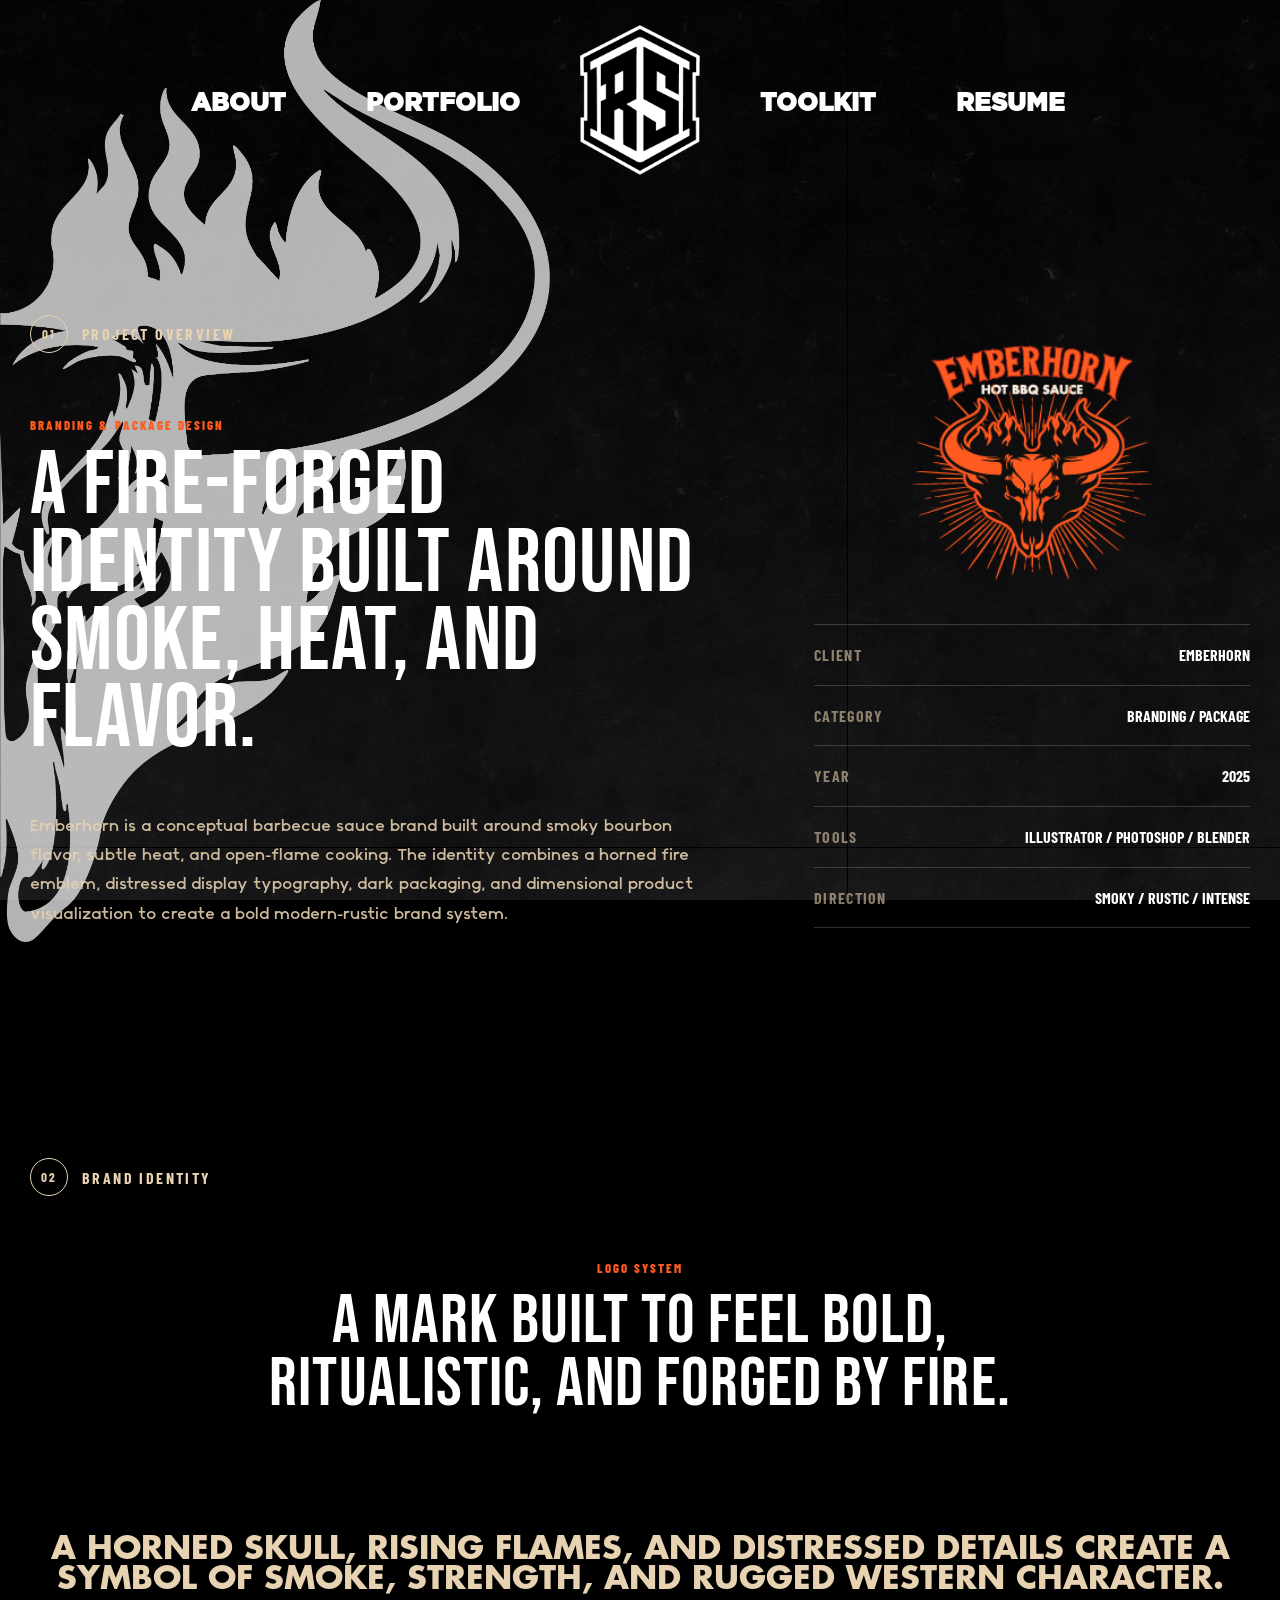
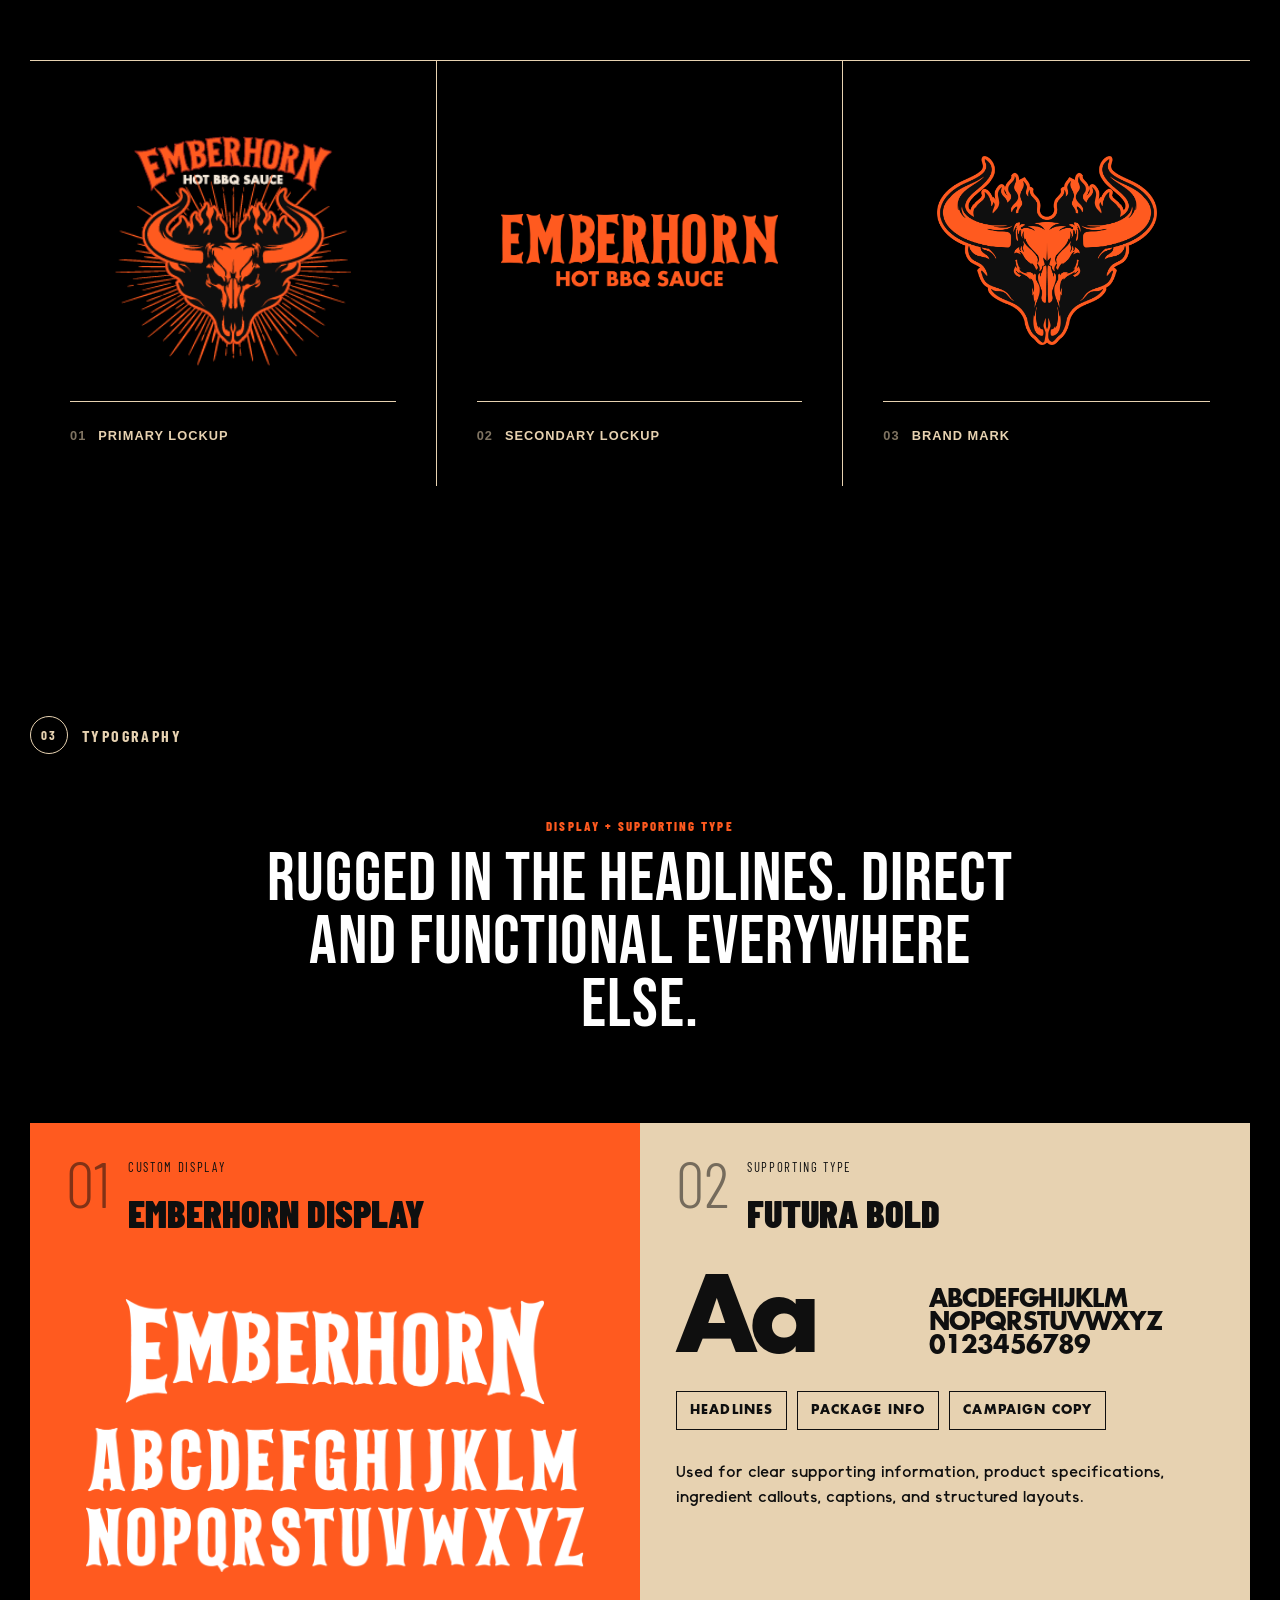
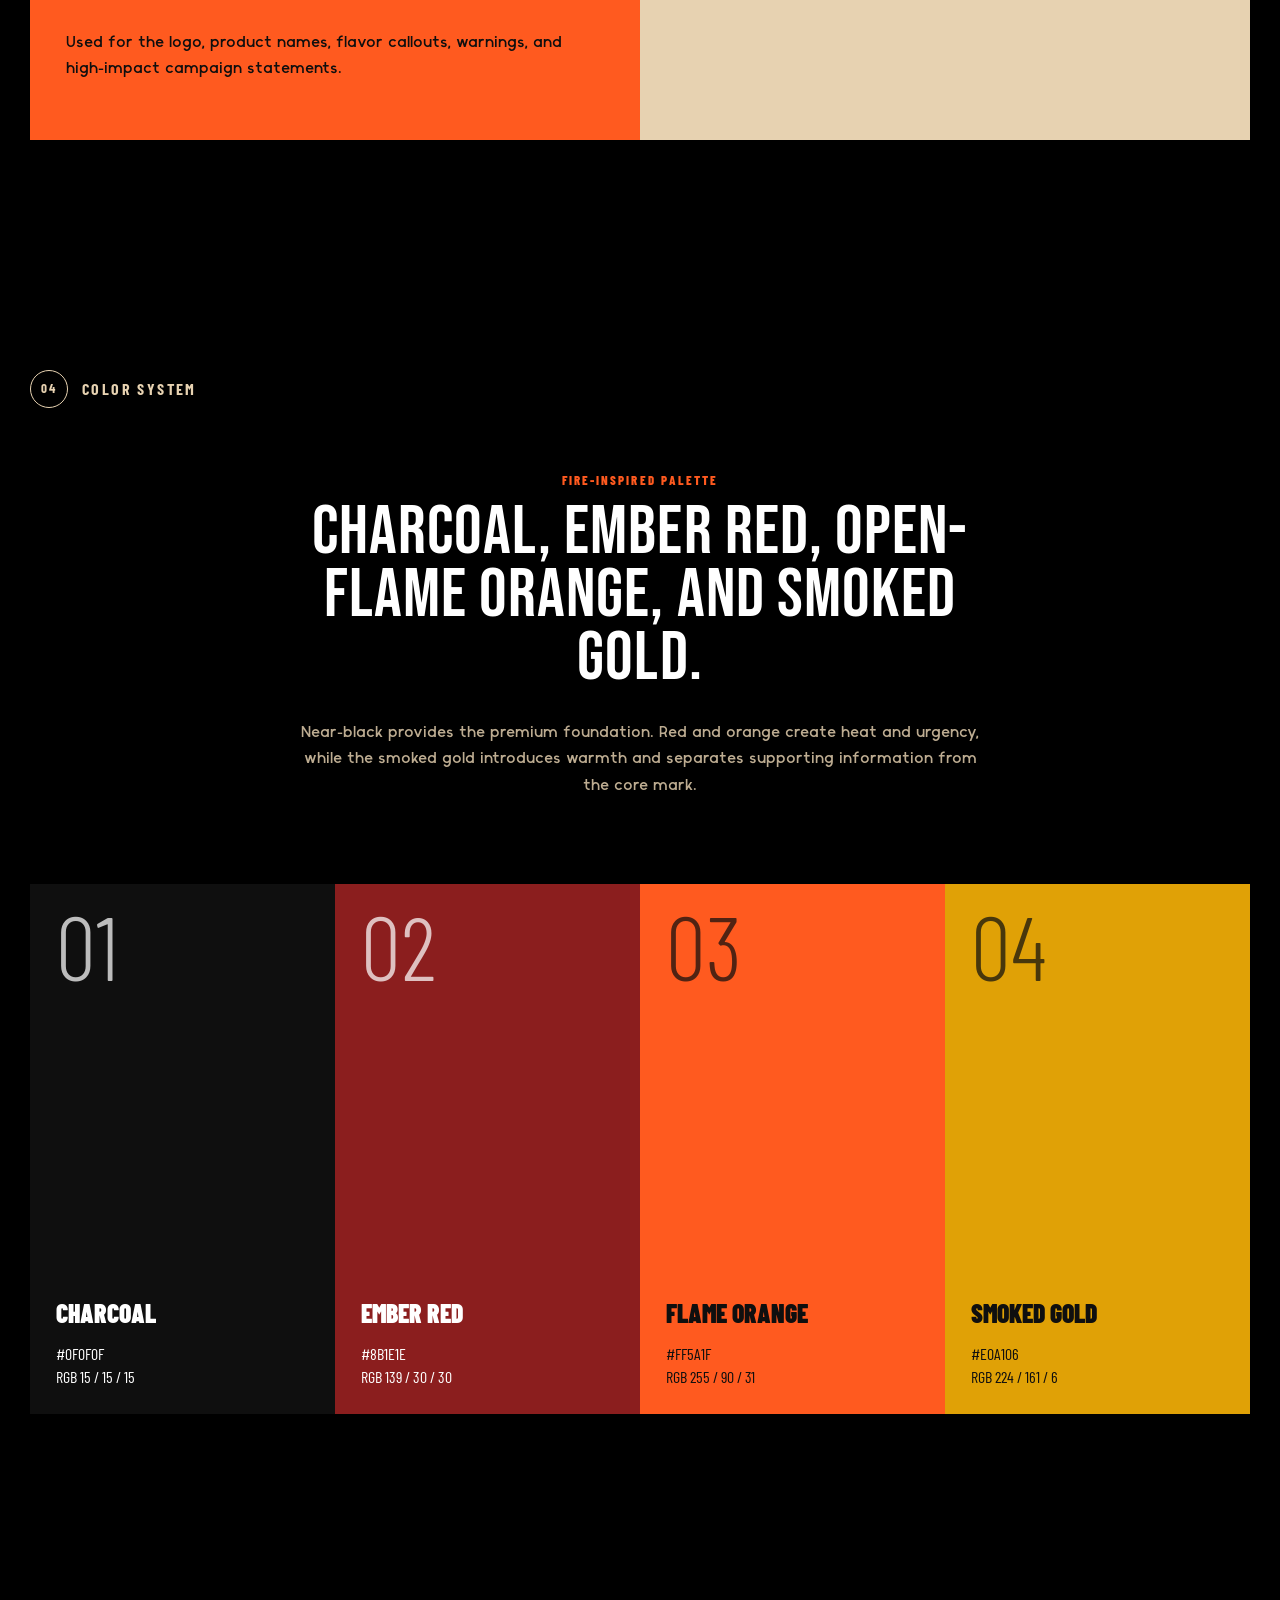
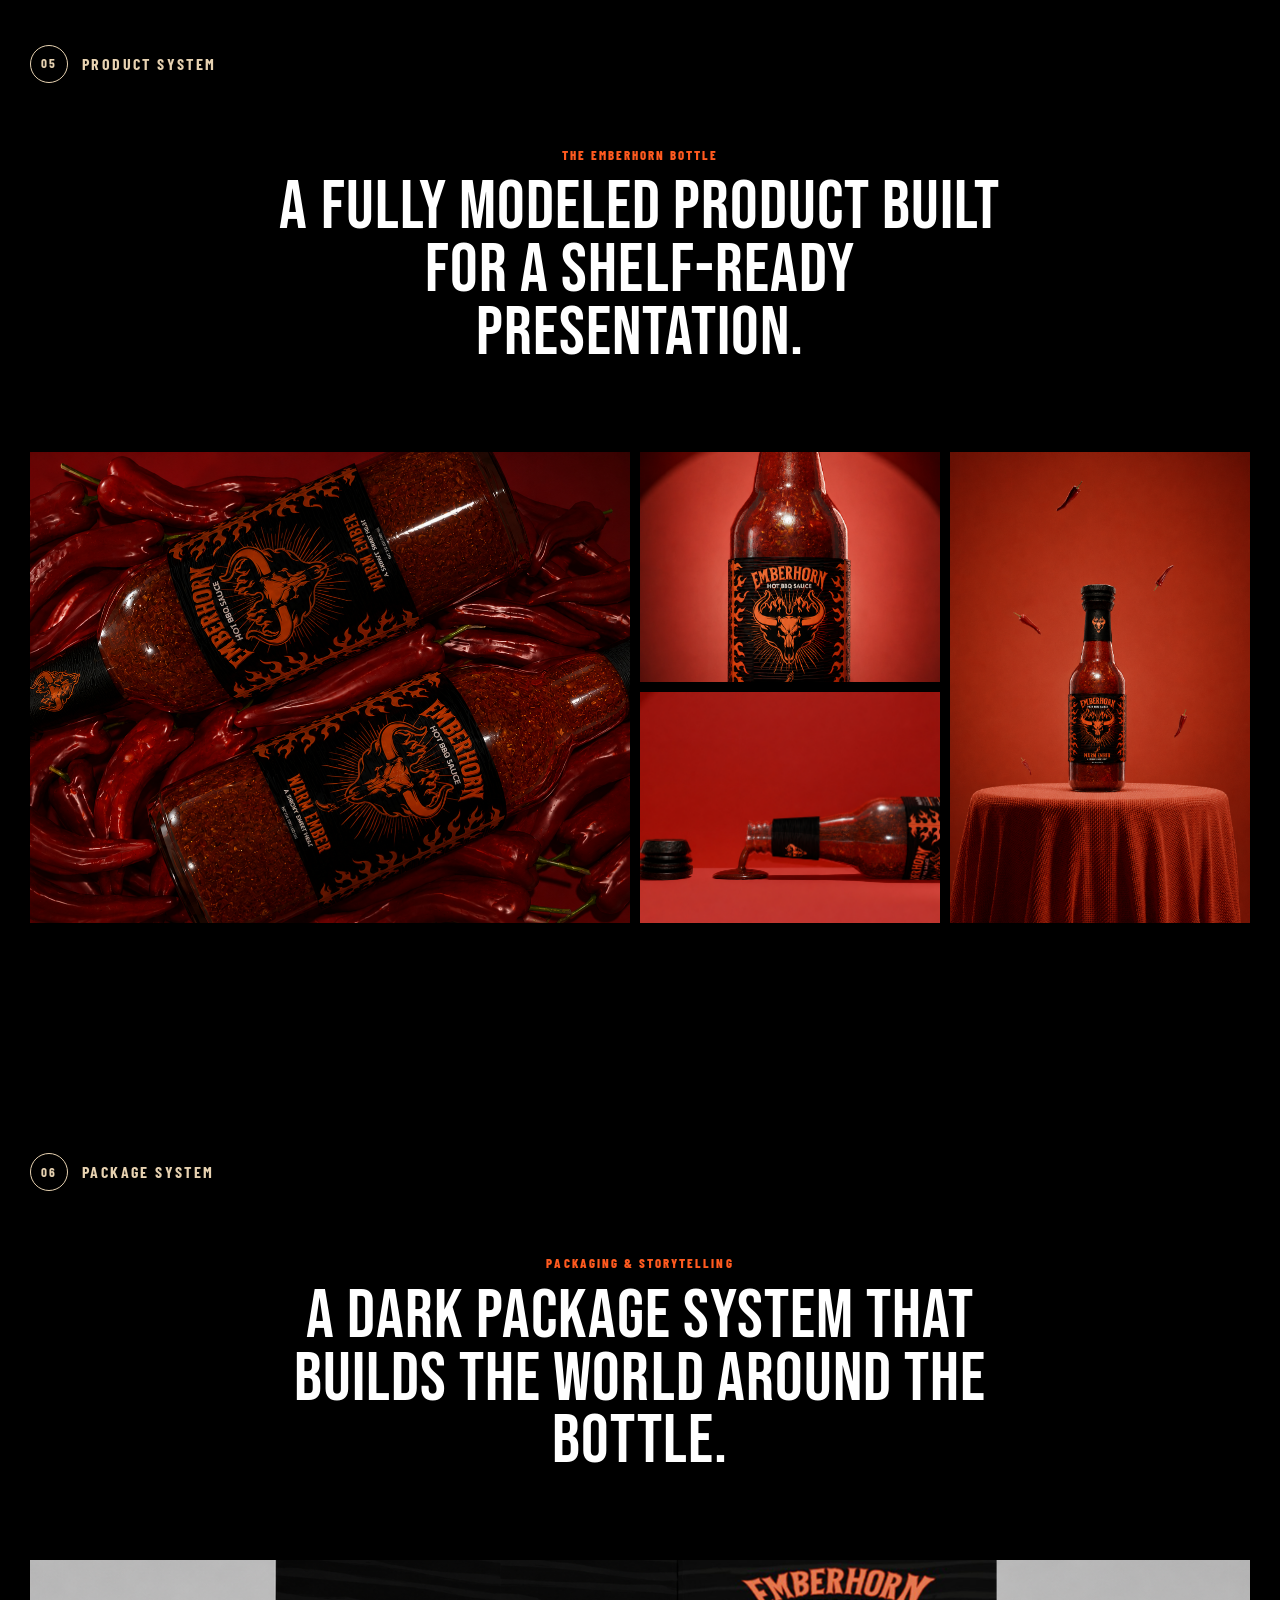
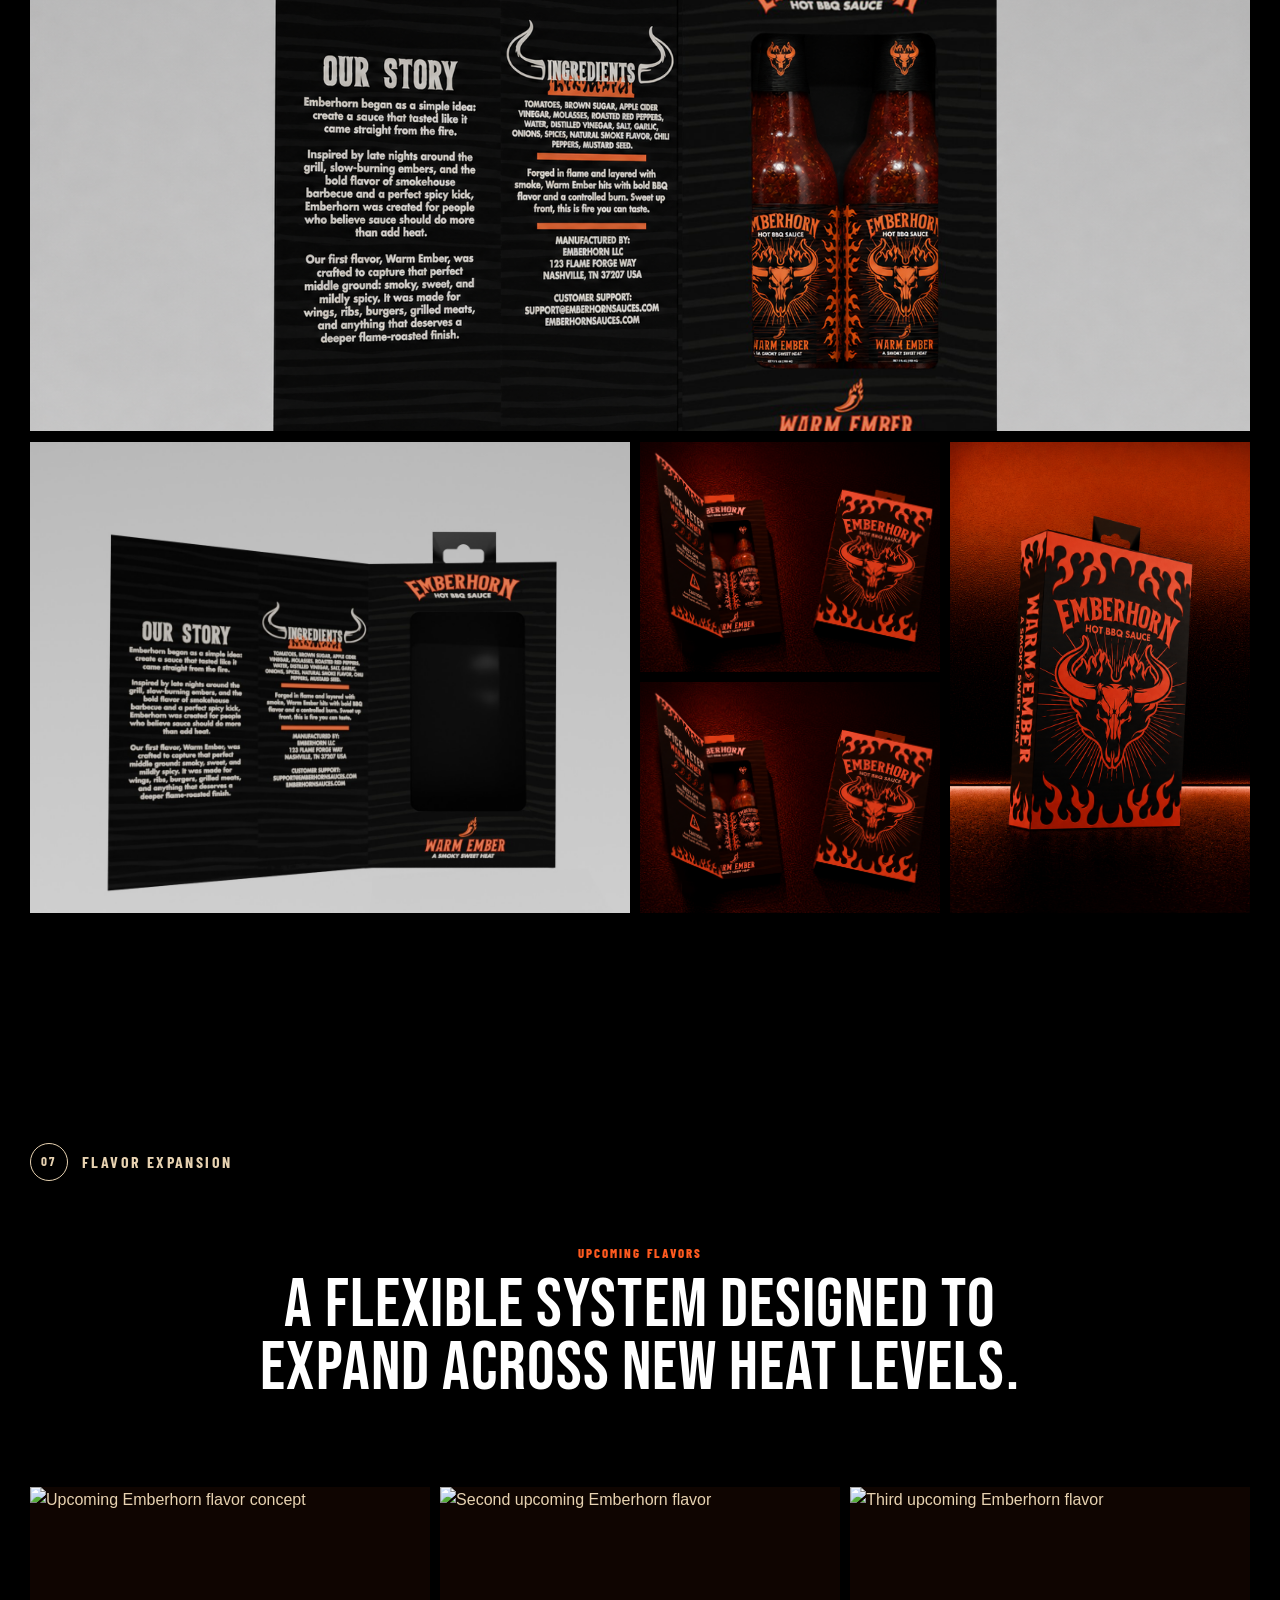
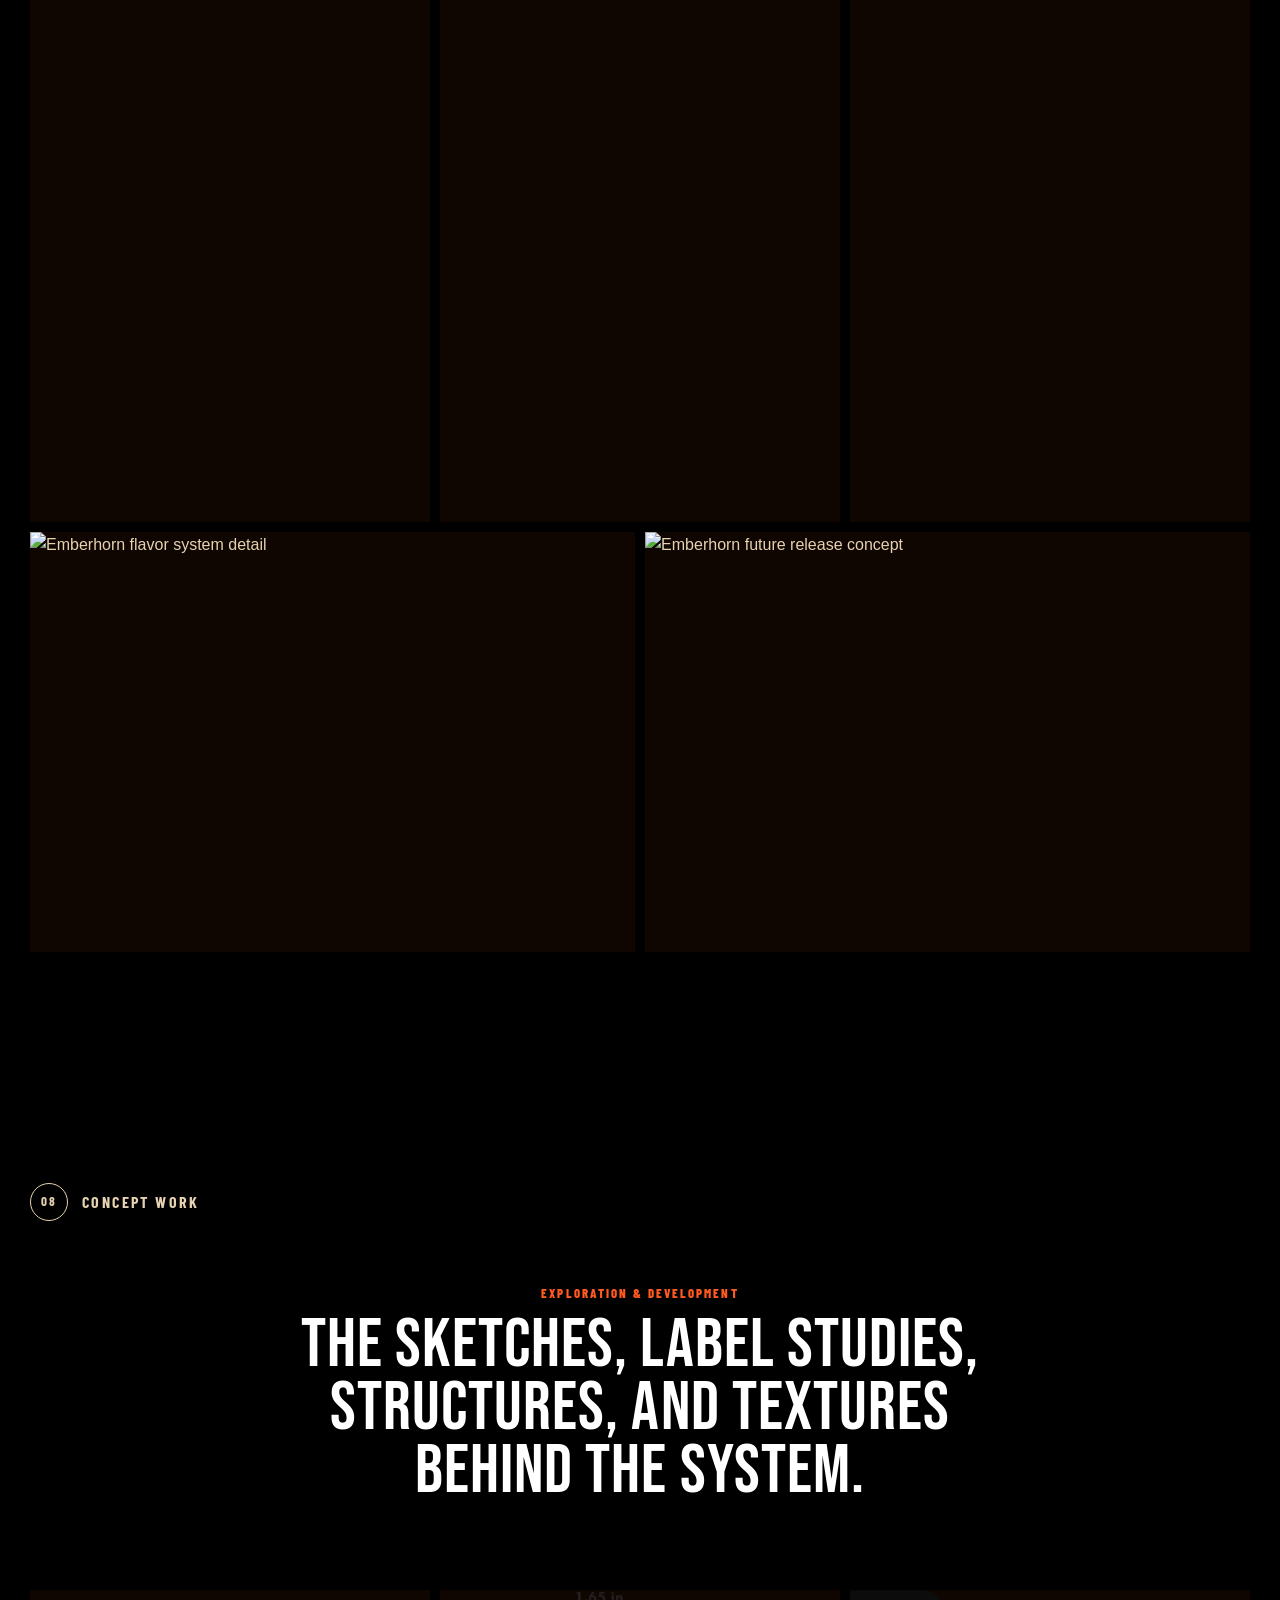
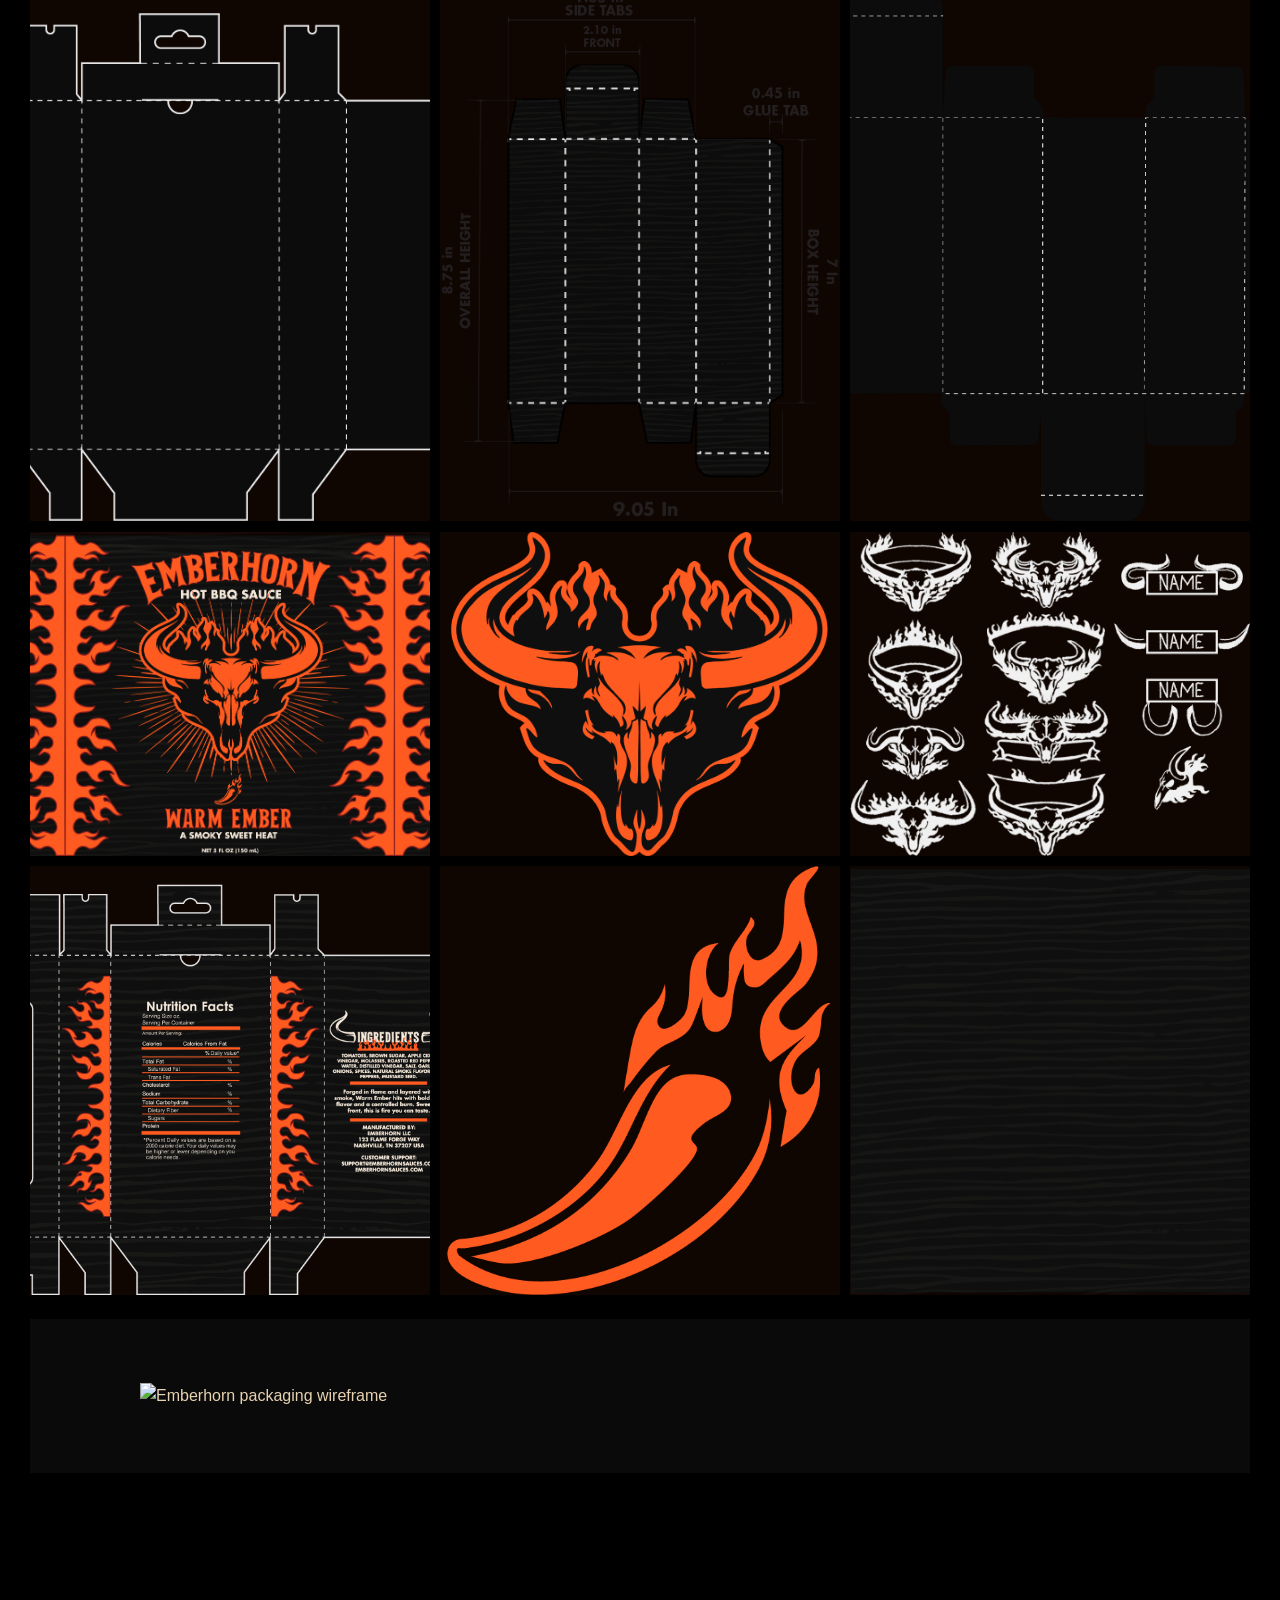
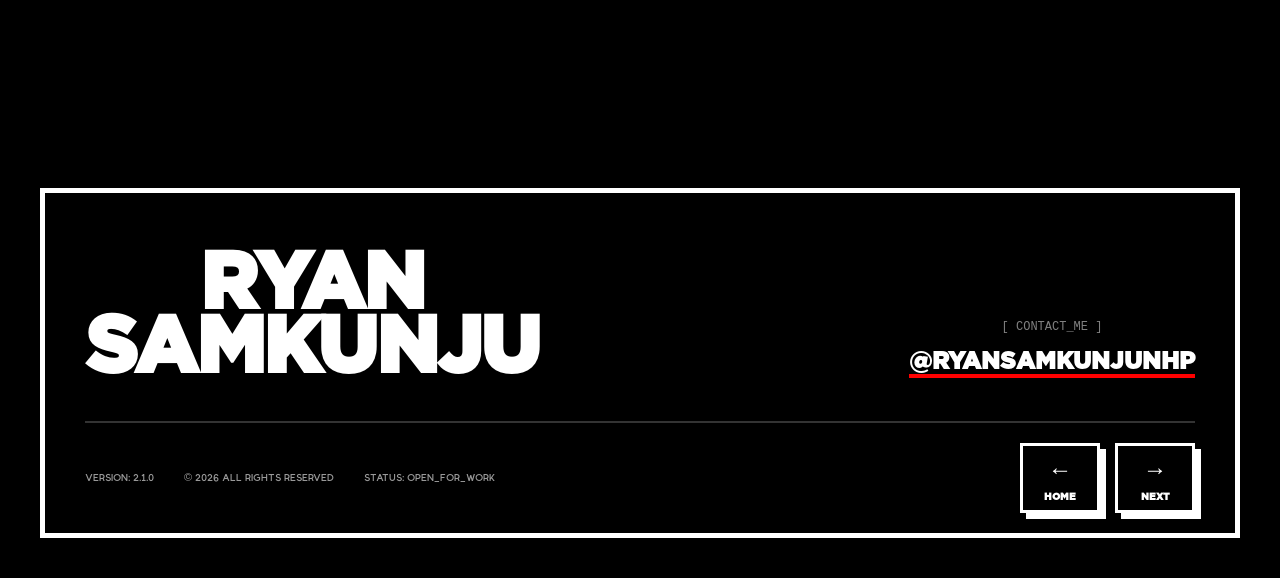
==== commit bf1e014e: "update19" ====
--- a/emberhorn.html
+++ b/emberhorn.html
@@ -142,70 +142,85 @@
         </section>
 
         <!-- 02. BRAND IDENTITY -->
-        <section
-            class="ember-case-panel"
-            aria-labelledby="ember-logo-system-title"
-        >
-            <div class="ember-case-wrap">
-
-                <header class="ember-case-heading">
-                    <div class="ember-case-kicker">
+     <section
+    class="ember-case-panel"
+    aria-labelledby="ember-logo-system-title"
+>
+    <div class="ember-case-wrap">
+
+        <header class="ember-case-heading">
+            <div class="ember-case-kicker">
+                <span>02</span>
+                <p>BRAND IDENTITY</p>
+            </div>
+
+            <div class="ember-case-title">
+                <p class="ember-overline">LOGO SYSTEM</p>
+
+                <h2 id="ember-logo-system-title">
+                    A MARK BUILT TO FEEL BOLD, RITUALISTIC, AND FORGED BY FIRE.
+                </h2>
+            </div>
+        </header>
+
+        <div class="ember-logo-system-content">
+
+            <div class="ember-logo-statement">
+                <p>
+                    A horned skull, rising flames, and distressed details create a symbol of smoke, strength, and rugged Western character.
+                </p>
+            </div>
+
+            <div class="ember-logo-marks">
+
+                <figure class="ember-logo-mark">
+                    <div class="ember-logo-image">
+                        <img
+                            src="images/EMBERHORNFULLLOGO.png"
+                            alt="Emberhorn primary logo lockup"
+                        >
+                    </div>
+
+                    <figcaption>
+                        <span>01</span>
+                        PRIMARY LOCKUP
+                    </figcaption>
+                </figure>
+
+                <figure class="ember-logo-mark">
+                    <div class="ember-logo-image">
+                        <img
+                            src="images/EmberhornHorizontal.png"
+                            alt="Emberhorn horizontal secondary logo"
+                        >
+                    </div>
+
+                    <figcaption>
                         <span>02</span>
-                        <p>BRAND IDENTITY</p>
-                    </div>
-
-                    <div>
-                        <p class="ember-overline">LOGO SYSTEM</p>
-
-                        <h2 id="ember-logo-system-title">
-                            A MARK BUILT TO FEEL BOLD, RITUALISTIC, AND FORGED BY FIRE.
-                        </h2>
-                    </div>
-                </header>
-
-                <div class="ember-logo-layout">
-
-                    <div class="ember-logo-stage">
-                        <img
-                            src="images/EMBERHORNFULLLOGO.png"
-                            alt="Emberhorn primary logo"
-                        >
-                    </div>
-
-                    <div class="ember-logo-story">
-                        <p class="ember-pullquote">
-                            A horned skull, rising flames, and distressed details create
-                            a symbol of smoke, strength, and controlled heat.
-                        </p>
-
-                        <p>
-                            The primary lockup establishes the full personality of Emberhorn.
-                            A simplified bull icon supports smaller applications such as bottle
-                            caps, labels, social icons, stamps, and secondary package details.
-                        </p>
-
-                        <div class="ember-mini-marks">
-                            <figure>
-                                <img
-                                    src="images/EMBERHORNFULLLOGO.png"
-                                    alt="Emberhorn full wordmark and emblem"
-                                >
-                                <figcaption>PRIMARY LOCKUP</figcaption>
-                            </figure>
-
-                            <figure>
-                                <img
-                                    src="images/FlamingBullks.png"
-                                    alt="Emberhorn bull icon"
-                                >
-                                <figcaption>BULL ICON</figcaption>
-                            </figure>
-                        </div>
-                    </div>
-
-                </div>
-            </div>
-        </section>
+                        SECONDARY LOCKUP
+                    </figcaption>
+                </figure>
+
+                <figure class="ember-logo-mark">
+                    <div class="ember-logo-image">
+                        <img
+                            src="images/EmberhornOrangeBull.png"
+                            alt="Emberhorn standalone horned skull brand mark"
+                        >
+                    </div>
+
+                    <figcaption>
+                        <span>03</span>
+                        BRAND MARK
+                    </figcaption>
+                </figure>
+
+            </div>
+
+        </div>
+
+    </div>
+</section>
 
         <!-- 03. TYPOGRAPHY -->
         <section
--- a/style.css
+++ b/style.css
@@ -119,33 +119,6 @@
 }
 
 /* =========================================================
-   NAVIGATION
-========================================================= */
-/* =========================================================
-   INDEPENDENT SOCIALS (Top Right)
-========================================================= */
-.top-right-socials {
-  position: absolute;
-  top: 30px;
-  right: 40px;
-  display: flex;
-  gap: 20px;
-  z-index: 1000;
-}
-
-.top-right-socials a {
-  color: #fff;
-  font-size: 1.2rem;
-  opacity: 0.7;
-  transition: opacity 0.3s ease;
-}
-
-.top-right-socials a:hover {
-  opacity: 1;
-  color: #ff3c00;
-}
-
-/* =========================================================
    NAVIGATION (Kept Your Original Styles)
 ========================================================= */
 
@@ -270,280 +243,120 @@
 }
 
 /* =========================================================
-   SMALL INTRO SECTION
+   INDEX — HERO / ABOUT
 ========================================================= */
 
-.intro-section {
-  padding: 10px 10% 10px 10%;
+.hero-framed {
+  display: flex;
+  justify-content: center;
+  width: 100%;
+  padding: 60px 5%;
+}
+
+.hero-container {
+  position: relative;
+  display: flex;
+  flex-direction: column;
+  align-items: center;
+  width: 100%;
+  max-width: 1200px;
+  margin: 0 auto;
+  padding: 100px 60px;
+  border: 2px solid #fff;
   text-align: center;
 }
 
-.intro-content {
-  max-width: 1000px;
-  margin: 0 auto;
-}
-
-.intro-text {
-  font-size: 3.2rem;
-  font-weight: 700;
-  line-height: 1.2;
-  letter-spacing: -1px;
-}
-
-/* THE RED SCRIBBLE HIGHLIGHT */
-.scribble-name {
-  position: relative;
-  display: inline-block;
-  font-weight: 800;
-}
-
-.scribble-name::after {
-  content: "";
+.hero-socials-inner {
   position: absolute;
-  bottom: 8px;
-  left: -5%;
-  width: 110%;
-  height: 10px;
-  background-color: #ff3c00; /* Red scribble */
-  z-index: -1;
-  transform: rotate(-1.5deg);
-  border-radius: 40% 60% 40% 60%;
-}
-
-/* =========================================================
-   PORTFOLIO INTEGRATION
-========================================================= */
-.port-section {
-  padding: 60px 5%;
-}
-
-.port-section h4 {
-  font-size: 6rem; /* Huge impact title from your screenshot */
-  font-weight: 900;
+  top: 30px;
+  right: 40px;
+  display: flex;
+  gap: 15px;
+}
+
+.hero-socials-inner a {
+  color: #fff;
+  font-size: 1.2rem;
+  opacity: 0.7;
+  transition: color 0.3s ease, opacity 0.3s ease;
+}
+
+.hero-socials-inner a:hover {
+  color: #ff3c00;
+  opacity: 1;
+}
+
+.hero-content-center {
+  display: flex;
+  flex-direction: column;
+  align-items: center;
+  width: 100%;
   text-align: center;
+}
+
+.hero-name {
+  margin: 0;
+  color: #fff;
+  font-family: "GothamBlack", Arial, sans-serif;
+  font-size: clamp(3.2rem, 7vw, 5.5rem);
+  line-height: 0.9;
   text-transform: uppercase;
-  margin-bottom: 50px;
-  letter-spacing: -4px;
-}
-
-/* =========================================================
-   CLEANUP & RESPONSIVE
-========================================================= */
-/* Disable old Hero Frame styles */
-.hero, .hero-frame, .hero-socials, .frame-top-left, .frame-top-right {
-  display: none !important;
-}
-/* =========================================================
-   FIXED HERO ALIGNMENT (Centered Divider)
-========================================================= */
-.hero-framed {
-    width: 100%;
-    display: flex;
-    justify-content: center; /* Centers the whole frame on the page */
-     padding: 60px 5%;
-}
-
-.hero-container {
-    max-width: 1200px;
-    margin: 0 auto;
-    border: 2px solid #ffffff;
-    position: relative;
-    padding: 100px 60px; /* Increased padding for better spacing */
-    text-align: center;
-    display: flex;
-    flex-direction: column;
-    align-items: center;
-}
-.hero-socials-inner {
-    position: absolute;
-    top: 30px;
-    right: 40px;
-    display: flex;
-    gap: 15px;
-}
-.hero-socials-inner a {
-    color: #fff;
-    font-size: 1.2rem;
-    opacity: 0.7;
-    transition: opacity 0.3s;
-}
-
-.hero-socials-inner a:hover { opacity: 1; }
-
-.hero-name {
-    font-family: 'GothamBlack', sans-serif;
-    font-size: 5rem;
-    margin: 0;
-    line-height: 1;
 }
 
 .hero-title {
-    font-family: 'GothamBlack', sans-serif;
-    font-size: 2rem;
-    margin-top: 10px;
-    letter-spacing: 2px;
-}
-
-/* The Horizontal Line */
+  margin: 14px 0 0;
+  color: #fff;
+  font-family: "GothamBlack", Arial, sans-serif;
+  font-size: clamp(1.35rem, 3vw, 2.2rem);
+  letter-spacing: 1px;
+  text-transform: uppercase;
+}
+
 .hero-line {
-    width: 100px;
-    height: 2px;
-    background-color: #ffffff;
-    margin: 40px auto;
+  width: 100px;
+  height: 2px;
+  margin: 40px auto;
+  background: #fff;
 }
 
 .hero-bio,
 .hero-biotwo {
+  width: 100%;
+  max-width: 800px;
+  margin: 0 auto;
+  color: #fff;
+  font-size: 1.05rem;
+  line-height: 1.7;
+  text-align: center;
+}
+
+.hero-biotwo {
+  margin-top: 18px;
+}
+
+@media (max-width: 768px) {
+  .hero-framed {
+    padding: 30px 12px 60px;
+  }
+
+  .hero-container {
+    padding: 80px 24px 46px;
+  }
+
+  .hero-socials-inner {
+    position: relative;
+    top: auto;
+    right: auto;
+    justify-content: center;
     width: 100%;
-    max-width: 800px;
-    margin-left: auto;
-    margin-right: auto;
-    font-size: 1.1rem;
-    line-height: 1.6;
-    text-align: center !important;
-}
-.hero-content-center {
-    width: 100%;
-    display: flex;
-    flex-direction: column;
-    align-items: center;
-    text-align: center;
-}
-/* --- FIX FOR STRETCHING IMAGES --- */
-.image-container img {
-    width: 100%;
-    height: 100%;
-    /* This prevents stretching by cropping the image to fit its container */
-    object-fit: cover; 
-    display: block;
-}
-
-/* --- MOBILE RESPONSIVE FIXES --- */
-@media (max-width: 768px) {
-    .hero-container {
-        padding: 80px 20px 40px 20px;
-    }
-
-    /* CENTER SOCIALS ON MOBILE */
-    .hero-socials-inner {
-        position: relative; /* Remove absolute positioning */
-        top: 0;
-        right: 0;
-        justify-content: center; /* Center horizontally */
-        margin-bottom: 40px; /* Space between socials and name */
-        width: 100%;
-    }
-
-    .hero-name {
-        font-size: 2.8rem;
-    }
-
-    .hero-title {
-        font-size: 1.4rem;
-    }
-
-  
-        .hero-bio,
-    .hero-biotwo {
-        width: 100%;
-        max-width: 100%;
-        padding: 0 20px;
-        margin-left: auto;
-        font-size: 1rem;
-        margin-right: auto;
-        text-align: center !important;
-    }
-
-    .hero-content-center {
-        width: 100%;
-        align-items: center;
-        text-align: center;
-    }
-}
-/* LEFT SIDE - Forced to exactly 50% width */
-.hero-left {
-    flex: 1; 
-    display: flex;
-    flex-direction: column;
-    align-items: center;
-    text-align: center;
-    padding: 0 40px; /* Internal spacing */
-}
-
-.hero-name {
-    font-family: 'GothamBlack', sans-serif;
-    font-size: 5.5rem; /* Adjust based on your screen size */
-    line-height: 0.9;
-    margin: 0;
-    text-transform: uppercase;
-}
-
-.hero-title {
-    font-family: 'GothamBlack', sans-serif;
-    font-size: 2.2rem;
-    margin-top: 10px;
-    text-transform: uppercase;
-    letter-spacing: 1px;
-}
-
-/* THE DIVIDER - Now guaranteed to be at the exact 50% center */
-.hero-divider {
-    width: 8px;
-    height: 150px; 
-    background-color: #ffffff;
-    flex-shrink: 0;
-}
-
-/* RIGHT SIDE - Forced to exactly 50% width */
-.hero-right {
-    flex: 1;
-    padding: 0 60px; /* Internal spacing */
-}
-
-.hero-bio {
-    font-family: 'voye';
-    font-size: 1.1rem;
-    line-height: 1.5;
-    text-align: left;
-    color: #ffffff;
-}
-
-/* Mobile Responsive */
-@media (max-width: 1024px) {
-    .hero-container {
-        flex-direction: column;
-        padding: 40px 20px;
-    }
-    .hero-divider {
-        width: 100px;
-        height: 2px;
-        margin: 30px 0;
-    }
-    .hero-name { font-size: 3.5rem; }
-    .hero-bio,
-    .hero-biotwo {
-        width: 100%;
-        max-width: 100%;
-        padding: 0 20px;
-        margin-left: auto;
-        font-size: 1rem;
-        margin-right: auto;
-        text-align: center !important;
-    }
-
-    .hero-content-center {
-        width: 100%;
-        align-items: center;
-        text-align: center;
-    }
-}
-@media (max-width: 768px) {
-  nav { height: 160px; }
-  nav ul li a { font-size: 16px; }
-  .logo img { height: 85px; }
-  .intro-text { font-size: 1.8rem; }
-  .port-section h4 { font-size: 3rem; }
-  .top-right-socials { right: 20px; top: 15px; }
+    margin-bottom: 38px;
+  }
+
+  .hero-bio,
+  .hero-biotwo {
+    max-width: 100%;
+    font-size: 0.95rem;
+  }
 }
 
 /* =========================================================
@@ -640,238 +453,318 @@
 }
 
 /* =========================================================
-   PORTFOLIO / GALLERY
+   PORTFOLIO — SELECTED WORK
 ========================================================= */
+
+.port-section {
+    position: relative;
+    padding: clamp(80px, 9vw, 145px) 0;
+    background: transparent;
+    color: #f5f2eb;
+}
+
+.portfolio-inner {
+    width: min(1480px, calc(100% - 52px));
+    margin-inline: auto;
+}
+
+/* Header */
+
+.portfolio-title-row {
+    display: flex;
+    justify-content: space-between;
+    align-items: flex-end;
+    gap: 32px;
+    margin-bottom: 32px;
+}
+
+.portfolio-section-title {
+    max-width: 760px;
+    margin: 0;
+    color: #f4eee4;
+    font-family: GothamBlack, "Open Sans", sans-serif;
+    font-size: clamp(2rem, 4vw, 4.4rem);
+    line-height: 0.98;
+    letter-spacing: -0.035em;
+    text-transform: uppercase;
+}
+
+/* Filters and view-all link */
+
+.portfolio-controls {
+    display: flex;
+    justify-content: space-between;
+    align-items: flex-end;
+    gap: 30px;
+    margin-bottom: 34px;
+}
+
+.portfolio-filter {
+    display: flex;
+    flex: 1;
+    flex-wrap: wrap;
+    gap: 16px;
+}
+
+.portfolio-filter button {
+    position: relative;
+    min-height: 48px;
+    padding: 0 24px;
+    overflow: visible;
+
+    background: #080808;
+    color: #ffffff;
+
+    border: 2px solid #ffffff;
+    border-radius: 0;
+    box-shadow: 5px 5px 0 #ffffff;
+
+    font-family: GothamBlack, "Open Sans", sans-serif;
+    font-size: 0.78rem;
+    font-weight: 800;
+    letter-spacing: 0.035em;
+    line-height: 1;
+    text-transform: uppercase;
+
+    cursor: pointer;
+
+    transition:
+        transform 160ms ease,
+        box-shadow 160ms ease,
+        background-color 160ms ease,
+        color 160ms ease;
+}
+
+.portfolio-filter button:hover {
+    transform: translate(2px, 2px);
+    box-shadow: 3px 3px 0 #ffffff;
+}
+
+.portfolio-filter button.is-active {
+    background: #ffffff;
+    color: #080808;
+    box-shadow: 5px 5px 0 #c62931;
+}
+
+.portfolio-filter button:focus-visible {
+    outline: 3px solid #c62931;
+    outline-offset: 5px;
+}
+/* Project grid */
 
 .portfolio-container {
     display: grid;
-    grid-template-columns: repeat(3, 1fr); /* Exactly 3 items per row */
-    gap: 20px;
-    padding: 20px 5%;
-}
-
-/* --- THE MAIN ITEM BOX --- */
-.portfolio-item {
+    grid-template-columns: repeat(4, minmax(0, 1fr));
+    gap: 14px;
+    align-items: stretch;
+}
+
+.port-section .portfolio-item {
+    min-width: 0;
+    overflow: hidden;
+
+    background: rgba(9, 9, 9, 0.9);
+    border: 1px solid rgba(255, 255, 255, 0.18);
+
+    transition:
+        opacity 220ms ease,
+        transform 220ms ease,
+        border-color 220ms ease;
+}
+
+.port-section .portfolio-item:hover {
+    border-color: rgba(255, 255, 255, 0.52);
+    transform: translateY(-4px);
+}
+
+.port-section .portfolio-item[hidden] {
+    display: none;
+}
+
+.portfolio-card-link {
+    display: flex;
+    flex-direction: column;
+    height: 100%;
+
+    color: inherit;
+    text-decoration: none;
+}
+
+/* Images */
+
+.port-section .image-container {
     position: relative;
-    border: 1px solid #ffffff; /* White border around the whole item */
-    background-color: #000;
-    display: flex;
-    flex-direction: column; /* Stacks image on top of bar */
-    transition: transform 0.3s ease;
-}
-
-.port-section h4 {
-  margin-bottom: 0;
-  padding-bottom: 10px;
-  color: #fff;
-  font-family: 'GothamBlack', sans-serif;
-  font-size: 60px;
-  text-align: center;
-}
-
-
-.portfolio-item:hover {
-  transform: scale(1.05);
-}
-
-.portfolio-item img {
-  display: block;
-  width: 100%;
-  height: auto;
-}
-
-.image-container {
-    width: 100%;
-    aspect-ratio: 16 / 9; 
+    aspect-ratio: 4 / 3;
     overflow: hidden;
-}
-.image-container img {
+    background: #121212;
+}
+
+.port-section .image-container img {
+    display: block;
     width: 100%;
     height: 100%;
     object-fit: cover;
-    display: block;
-}
-.portfolio-item:hover img {
-    transform: scale(1.03);
-}
-.portfolio-overlay {
-  position: absolute;
-  inset: 0;
-  display: flex;
-  flex-direction: column;
-  justify-content: center;
-  align-items: center;
-  background: rgba(0, 0, 0, 0.6);
-  color: #fff;
-  opacity: 0;
-  text-align: center;
-  pointer-events: none;
-  transition: opacity 0.3s ease;
-}
-
-.portfolio-item:hover .portfolio-overlay {
-  opacity: 1;
-}
-
-.portfolio-overlay h3 {
-  margin: 0;
-  color: #fff;
-  font-size: 1.5rem;
-}
-
-.portfolio-overlay p,
-.portfolio-item .portfolio-overlay p {
-  margin: 0;
-  font-family: 'GothamBlack';
-  font-size: 14px;
-}
-
-.portfolio-gallery {
-  display: grid;
-  grid-template-columns: repeat(auto-fit, minmax(280px, 1fr));
-  justify-content: center;
-  justify-items: center;
-  gap: 20px;
-  max-width: 1400px;
-  margin: 0 auto;
-}
-
-.portfolio-gallery img {
-  width: 100%;
-  height: 300px;
-  object-fit: cover;
-  border-radius: 8px;
-  box-shadow: 0 4px 8px rgba(0, 0, 0, 0.1);
-  transition: transform 0.3s ease-in-out;
-}
-
-.portfolio-gallery img:hover {
-  transform: scale(1.05);
-}
-
-.portfolio-thumb,
-.portfolio-velocyte,
-.portfolio-throne {
-  display: flex;
-  justify-content: center;
-  align-items: center;
-  width: 100%;
-  max-width: 550px;
-  height: 300px;
-  overflow: hidden;
-}
-
-.portfolio-thumb img {
-  width: 100%;
-  height: 100%;
-  object-fit: cover;
-  object-position: center;
-}
-
-.portfolio-velocyte {
-  background: #000;
-}
-
-.portfolio-velocyte img {
-  width: 100%;
-  height: 100%;
-  object-fit: contain;
-  transform: scale(2.7);
-  transition: transform 0.3s ease;
-}
-
-.portfolio-throne img {
-  width: 100%;
-  height: 100%;
-  object-position: center;
-  transform: scale(0.8);
-}
-
-.portfolio-filter {
-  display: flex;
-  flex-wrap: wrap;
-  justify-content: center;
-  gap: 20px;
-  padding: 40px 20px;
-  margin-bottom: 40px;
-}
-
-.portfolio-filter button {
-  position: relative;
-  padding: 12px 28px;
-  background-color: #000;
-  color: #fff;
-  border: 4px solid #fff;
-  border-radius: 0;
-  box-shadow: 6px 6px 0 #fff;
-  font-size: 18px;
-  text-transform: uppercase;
-  cursor: pointer;
-  transition: all 0.15s step-end;
-}
-
-.portfolio-filter button:hover {
-  transform: translate(3px, 3px);
-  box-shadow: 3px 3px 0 #fff;
-  background-color: #fff;
-  color: #000;
-}
-
-.portfolio-filter button.active {
-  transform: translate(6px, 6px);
-  box-shadow: 0 0 0 #fff;
-  background-color: red;
-  color: #fff;
-  border-color: #fff;
-}
-
-.portfolio-filter button::before {
-  content: '[';
-  margin-right: 5px;
-  opacity: 0.5;
-}
-
-.portfolio-filter button::after {
-  content: ']';
-  margin-left: 5px;
-  opacity: 0.5;
-}
-
-#portfolio h2 {
-  color: #fff;
-  padding-top: 25px;
-}
-
-@media (max-width: 768px) {
-  .portfolio-item {
-    width: 100%;
-  }
-
-  .portfolio-container {
-    padding: 0 20px;
-  }
-
-  .portfolio-overlay h3 {
-    font-size: 1.2rem;
-  }
-
-  .portfolio-overlay p {
-    font-size: 12px;
-  }
-
-  .portfolio-gallery {
-    grid-template-columns: 1fr;
-  }
-  .portfolio-filter{
-      display: flex;
-  flex-wrap: wrap;
-     flex-direction: column;
-  justify-content: center;
-      align-items: center;
-  gap: 20px;
-  padding: 40px 20px;
-  margin-bottom: 40px;
-  }
+
+    filter: saturate(0.88);
+    transition:
+        transform 380ms ease,
+        filter 380ms ease;
+}
+
+.portfolio-item:hover .image-container img {
+    transform: scale(1.035);
+    filter: saturate(1);
+}
+
+/* Under-development badge */
+
+.port-section .dev-badge {
+    position: absolute;
+    top: 14px;
+    left: 14px;
+    z-index: 2;
+
+    padding: 8px 10px;
+
+    background: #c62931;
+    color: #ffffff;
+    border: 1px solid #ffffff;
+
+    font-family: GothamBlack, "Open Sans", sans-serif;
+    font-size: 0.62rem;
+    font-weight: 800;
+    letter-spacing: 0.08em;
+    text-transform: uppercase;
+}
+
+/* Card content */
+
+.portfolio-card-content {
+    display: flex;
+    flex: 1;
+    flex-direction: column;
+    padding: 22px 20px 20px;
+}
+
+.project-category {
+    margin: 0 0 10px;
+    color: rgba(255, 255, 255, 0.52);
+
+    font-family: GothamBlack, "Open Sans", sans-serif;
+    font-size: 0.66rem;
+    letter-spacing: 0.1em;
+    text-transform: uppercase;
+}
+
+.portfolio-card-content h3 {
+    margin: 0;
+    color: #f4eee4;
+
+    font-family: GothamBlack, "Open Sans", sans-serif;
+    font-size: clamp(1.15rem, 1.7vw, 1.65rem);
+    line-height: 1.05;
+    letter-spacing: -0.025em;
+    text-transform: uppercase;
+}
+
+.project-summary {
+    margin: 15px 0 22px;
+    color: rgba(255, 255, 255, 0.68);
+
+    font-family: "Open Sans", Arial, sans-serif;
+    font-size: 0.82rem;
+    line-height: 1.65;
+}
+
+.project-tags {
+    display: flex;
+    flex-wrap: wrap;
+    gap: 8px;
+    margin-top: auto;
+}
+
+.project-tags span {
+    padding: 6px 0;
+    color: #d8c9b8;
+
+    font-family: GothamBlack, "Open Sans", sans-serif;
+    font-size: 0.59rem;
+    letter-spacing: 0.07em;
+    text-transform: uppercase;
+}
+
+.project-tags span:not(:last-child)::after {
+    margin-left: 8px;
+    color: #c62931;
+    content: "•";
+}
+
+/* Empty filter result */
+
+.portfolio-empty-message {
+    margin: 38px 0 0;
+    padding: 28px;
+
+    border: 1px solid rgba(255, 255, 255, 0.2);
+    color: rgba(255, 255, 255, 0.62);
+
+    font-family: GothamBlack, "Open Sans", sans-serif;
+    text-align: center;
+    text-transform: uppercase;
+}
+
+/* Responsive */
+
+@media (max-width: 1180px) {
+    .portfolio-container {
+        grid-template-columns: repeat(2, minmax(0, 1fr));
+    }
+
+    .portfolio-controls {
+        align-items: flex-start;
+        flex-direction: column;
+    }
+
+    .view-all-projects {
+        align-self: flex-end;
+    }
+}
+
+@media (max-width: 720px) {
+    .port-section {
+        padding: 72px 0;
+    }
+
+    .portfolio-inner {
+        width: min(100% - 24px, 1480px);
+    }
+
+    .portfolio-section-title {
+        font-size: clamp(2rem, 10vw, 3.2rem);
+    }
+
+    .portfolio-filter {
+        gap: 12px;
+    }
+
+    .portfolio-filter button {
+        min-height: 42px;
+        padding: 0 15px;
+        box-shadow: 4px 4px 0 #ffffff;
+        font-size: 0.65rem;
+    }
+
+    .portfolio-filter button.is-active {
+        box-shadow: 4px 4px 0 #c62931;
+    }
+
+    .portfolio-container {
+        grid-template-columns: 1fr;
+    }
+
+    .view-all-projects {
+        align-self: flex-start;
+    }
 }
 
 /* =========================================================
@@ -1152,85 +1045,40 @@
 }
 
 /* =========================================================
-   RESUME SECTION
+   INDEX — RESUME
 ========================================================= */
-.resume-section {
+
+.resume-content-box {
   display: flex;
   flex-direction: column;
   align-items: center;
   justify-content: center;
   width: 100%;
-  padding: 180px 0;
+  gap: 35px;
+  padding: 150px 20px;
   text-align: center;
 }
 
-.resume-tech-label {
-  margin-bottom: 15px;
-  color: #ff1e00;
-  font-family: monospace;
-  font-size: 14px;
-  letter-spacing: 4px;
-}
-
-.resume-main-title {
+.resume-content-box h4 {
   margin: 0;
-  color: #fff;
-  font-size: clamp(6rem, 10vw, 10rem);
-  font-weight: 900;
-  line-height: 0.9;
-  letter-spacing: -6px;
 }
 
 .resume-file-info {
-  margin-top: 0;
+  margin: 0;
   color: rgba(255, 255, 255, 0.45);
-  font-family: 'voye', Arial, sans-serif;
+  font-family: "voye", Arial, sans-serif;
   font-size: 14px;
   letter-spacing: 1px;
 }
 
-.resume-download-btn {
-  display: inline-flex;
-  align-items: center;
-  gap: 18px;
-  color: #1d4fff;
-  font-family: monospace;
-  font-size: 22px;
-  font-weight: 700;
-  text-decoration: underline;
-  text-transform: uppercase;
-  transition: all 0.25s ease;
-}
-
-.resume-download-btn:hover {
-  color: #ff1e00;
-}
-
-.resume-download-btn .btn-arrow {
-  font-size: 28px;
-  transition: transform 0.25s ease;
-}
-
-.resume-download-btn:hover .btn-arrow {
-  transform: translateY(6px);
-}
-
-.resume-content-box {
-  display: flex;
-  flex-direction: column;
-  align-items: center;
-  gap: 35px;
-}
-
-.resume-content-box .brutalist-resume-btn .btn-arrow {
-  color: #000;
-  font-size: 34px;
-}
-
 @media (max-width: 768px) {
-  .resume-main-title {
-    font-size: 60px;
-    letter-spacing: -2px;
+  .resume-content-box {
+    gap: 26px;
+    padding: 100px 20px;
+  }
+
+  .resume-content-box h4 {
+    font-size: 3rem;
   }
 }
 
@@ -1314,59 +1162,6 @@
 .project-nav-container {
   display: flex;
   gap: 15px;
-}
-.project-details-bar {
-    display: flex;
-    justify-content: space-between; /* Puts name on left, category on right */
-    align-items: center;
-    padding: 12px 15px;
-    border-top: 1px solid #ffffff; /* The line dividing image from text */
-    background-color: #000;
-}
-.details-left {
-    font-family: 'GothamBlack', sans-serif;
-    color: #fff;
-    font-size: 13px;
-    text-transform: uppercase;
-    letter-spacing: 0.5px;
-}
-
-.details-right {
-    font-family: 'GothamBlack', sans-serif;
-    color: #fff;
-    font-size: 12px;
-    text-transform: uppercase;
-    letter-spacing: 0.5px;
-    display: flex;
-    align-items: center;
-    gap: 8px;
-    opacity: 0.8;
-}
-red-arrow {
-    color: #ff3c00; /* Red color for the arrow */
-    font-size: 18px;
-    font-weight: bold;
-}
-
-/* Hide old overlay if it's still in your code */
-.portfolio-overlay {
-    display: none !important;
-}
-
-/* Responsive Fix */
-@media (max-width: 768px) {
-    .portfolio-container {
-        grid-template-columns: 1fr;
-    }
-    .project-details-bar {
-        flex-direction: column;
-        align-items: flex-start;
-        gap: 5px;
-    }
-    .details-right {
-        width: 100%;
-        justify-content: space-between;
-    }
 }
 
 .brutalist-nav-btn,
@@ -2306,26 +2101,28 @@
 }
 
 .gooey-ideology-item {
-  margin: 0;
-  text-align: center;
+    display: flex;
+    flex-direction: column;
+    align-items: center;
+    gap: 18px;
+    margin: 0;
 }
 
 .gooey-ideology-icon {
-  display: grid;
-  place-items: center;
-
-  width: 100%;
-  aspect-ratio: 1 / 1;
-
-  padding: clamp(18px, 2.5vw, 32px);
-  background: var(--gooey-cream);
+    width: 100px;
+    height: 100px;
+
+    display: flex;
+    align-items: center;
+    justify-content: center;
+    overflow: visible;
 }
 
 .gooey-ideology-icon img {
-  display: block;
-  width: 82%;
-  height: 82%;
-  object-fit: contain;
+    width: 200%;
+    height: 200%;
+    object-fit: contain;
+    display: block;
 }
 
 .gooey-ideology-item figcaption {
@@ -2769,7 +2566,124 @@
    Mirrors the Gooey case-study framework with Emberhorn's
    own colors, typography, imagery, and visual personality.
 ========================================================= */
-
+.ember-logo-system-content {
+    display: flex;
+    flex-direction: column;
+    gap: 4rem;
+    margin-top: 3rem;
+}
+
+.ember-logo-marks {
+    display: grid;
+    grid-template-columns: repeat(3, minmax(0, 1fr));
+    border-top: 1px solid currentColor;
+}
+
+.ember-logo-mark {
+    display: flex;
+    flex-direction: column;
+    min-width: 0;
+    margin: 0;
+    padding: 2.5rem;
+    border-right: 1px solid currentColor;
+}
+
+.ember-logo-mark:last-child {
+    border-right: 0;
+}
+
+.ember-logo-image {
+    display: flex;
+    align-items: center;
+    justify-content: center;
+    min-height: 300px;
+    padding: 1.5rem;
+}
+
+.ember-logo-image img {
+    display: block;
+    width: 100%;
+    max-width: 280px;
+    max-height: 230px;
+    object-fit: contain;
+}
+
+.ember-logo-mark:nth-child(2) .ember-logo-image img {
+    max-width: 320px;
+    max-height: 170px;
+}
+
+.ember-logo-mark:nth-child(3) .ember-logo-image img {
+    max-width: 220px;
+    max-height: 220px;
+}
+
+.ember-logo-mark figcaption {
+    display: flex;
+    align-items: center;
+    gap: 0.75rem;
+    padding-top: 1.5rem;
+    border-top: 1px solid currentColor;
+    font-size: 0.8rem;
+    font-weight: 700;
+    letter-spacing: 0.08em;
+}
+
+.ember-logo-mark figcaption span {
+    opacity: 0.55;
+}
+.ember-logo-system-content {
+    display: flex;
+    flex-direction: column;
+    width: 100%;
+    gap: 3rem;
+    margin-top: 3rem;
+}
+
+.ember-logo-statement {
+    width: 100%;
+    margin: 2rem 0 1rem;
+}
+
+.ember-logo-statement p {
+    width: 100%;
+    max-width: none;
+    margin: 0;
+    font-family: futurabold;
+    font-size: clamp(2rem, 2.5vw, 2.5rem);
+    line-height: 0.95;
+    text-align: center;
+    text-transform: uppercase;
+}
+@media (max-width: 900px) {
+
+    .ember-logo-marks {
+        grid-template-columns: 1fr;
+    }
+
+    .ember-logo-mark {
+        border-right: 0;
+        border-bottom: 1px solid currentColor;
+    }
+
+    .ember-logo-mark:last-child {
+        border-bottom: 0;
+    }
+}
+
+@media (max-width: 600px) {
+    .ember-logo-system-content {
+        gap: 2.5rem;
+    }
+
+    .ember-logo-mark {
+        padding: 1.5rem 0;
+    }
+
+    .ember-logo-image {
+        min-height: 220px;
+    }
+}
 .ember-case-study {
   --ember-charcoal: #0f0f0f;
   --ember-black: #080808;
@@ -2950,89 +2864,6 @@
   text-align: right;
 }
 
-/* 02. Logo system */
-.ember-logo-layout {
-  display: grid;
-  grid-template-columns: 1.04fr 0.96fr;
-  min-height: 520px;
-  overflow: hidden;
-}
-
-.ember-logo-stage {
-  display: grid;
-  place-items: center;
-  min-height: 520px;
-  padding: clamp(48px, 7vw, 96px);
-  background:
-    radial-gradient(circle at 50% 48%, rgba(255, 90, 31, 0.25), transparent 55%),
-    linear-gradient(145deg, #090909, #2a0d07);
-}
-
-.ember-logo-stage img {
-  display: block;
-  width: min(82%, 500px);
-  height: auto;
-  object-fit: contain;
-}
-
-.ember-logo-story {
-  display: flex;
-  flex-direction: column;
-  justify-content: center;
-  min-height: 520px;
-  padding: clamp(42px, 5vw, 72px);
-  background: var(--ember-cream);
-  color: var(--ember-charcoal);
-}
-
-.ember-logo-story > p {
-  max-width: 480px;
-  line-height: 1.65;
-}
-
-.ember-pullquote {
-  max-width: 430px !important;
-  margin: 0 0 24px;
-  font-family: "Bebas Neue", "Barlow Condensed", Arial, sans-serif;
-  font-size: clamp(1.9rem, 2.8vw, 3rem);
-  line-height: 1.02 !important;
-  letter-spacing: 0.02em;
-  text-transform: uppercase;
-}
-
-.ember-mini-marks {
-  display: grid;
-  grid-template-columns: 1.25fr 0.75fr;
-  gap: clamp(28px, 5vw, 60px);
-  margin-top: auto;
-  padding-top: 34px;
-}
-
-.ember-mini-marks figure {
-  display: flex;
-  flex-direction: column;
-  justify-content: space-between;
-  min-height: 150px;
-  margin: 0;
-}
-
-.ember-mini-marks img {
-  display: block;
-  width: 100%;
-  height: 150px;
-  object-fit: contain;
-}
-
-.ember-mini-marks figcaption {
-  margin-top: 18px;
-  color: var(--ember-charcoal);
-  font-family: "Barlow Condensed", Arial, sans-serif;
-  font-size: 0.78rem;
-  font-weight: 700;
-  letter-spacing: 0.1em;
-  text-transform: uppercase;
-}
-
 /* 03. Typography */
 .ember-type-grid {
   display: grid;
@@ -3870,7 +3701,6 @@
   line-height: 0.8;
   opacity: 0.5;
 }
-
 .velocyte-type-card-heading p,
 .velocyte-type-card-heading h3 {
   margin: 0;
